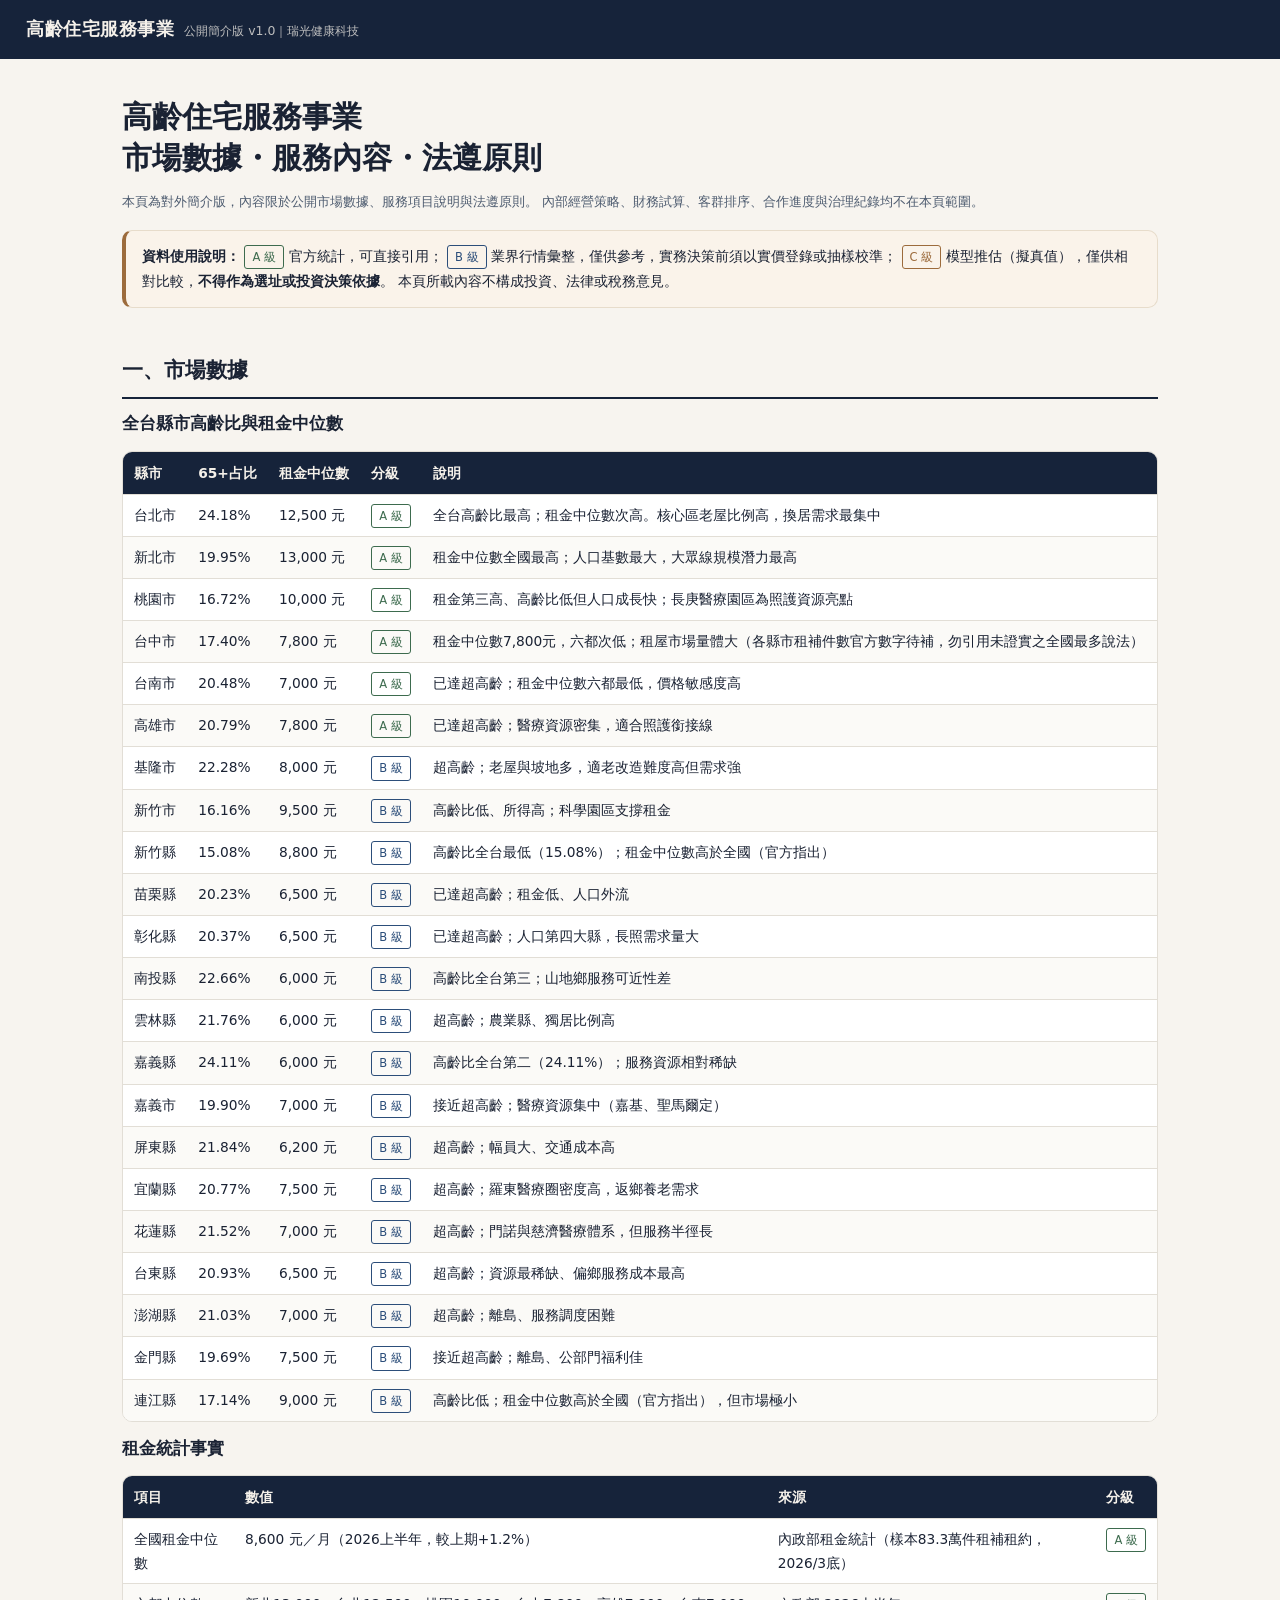
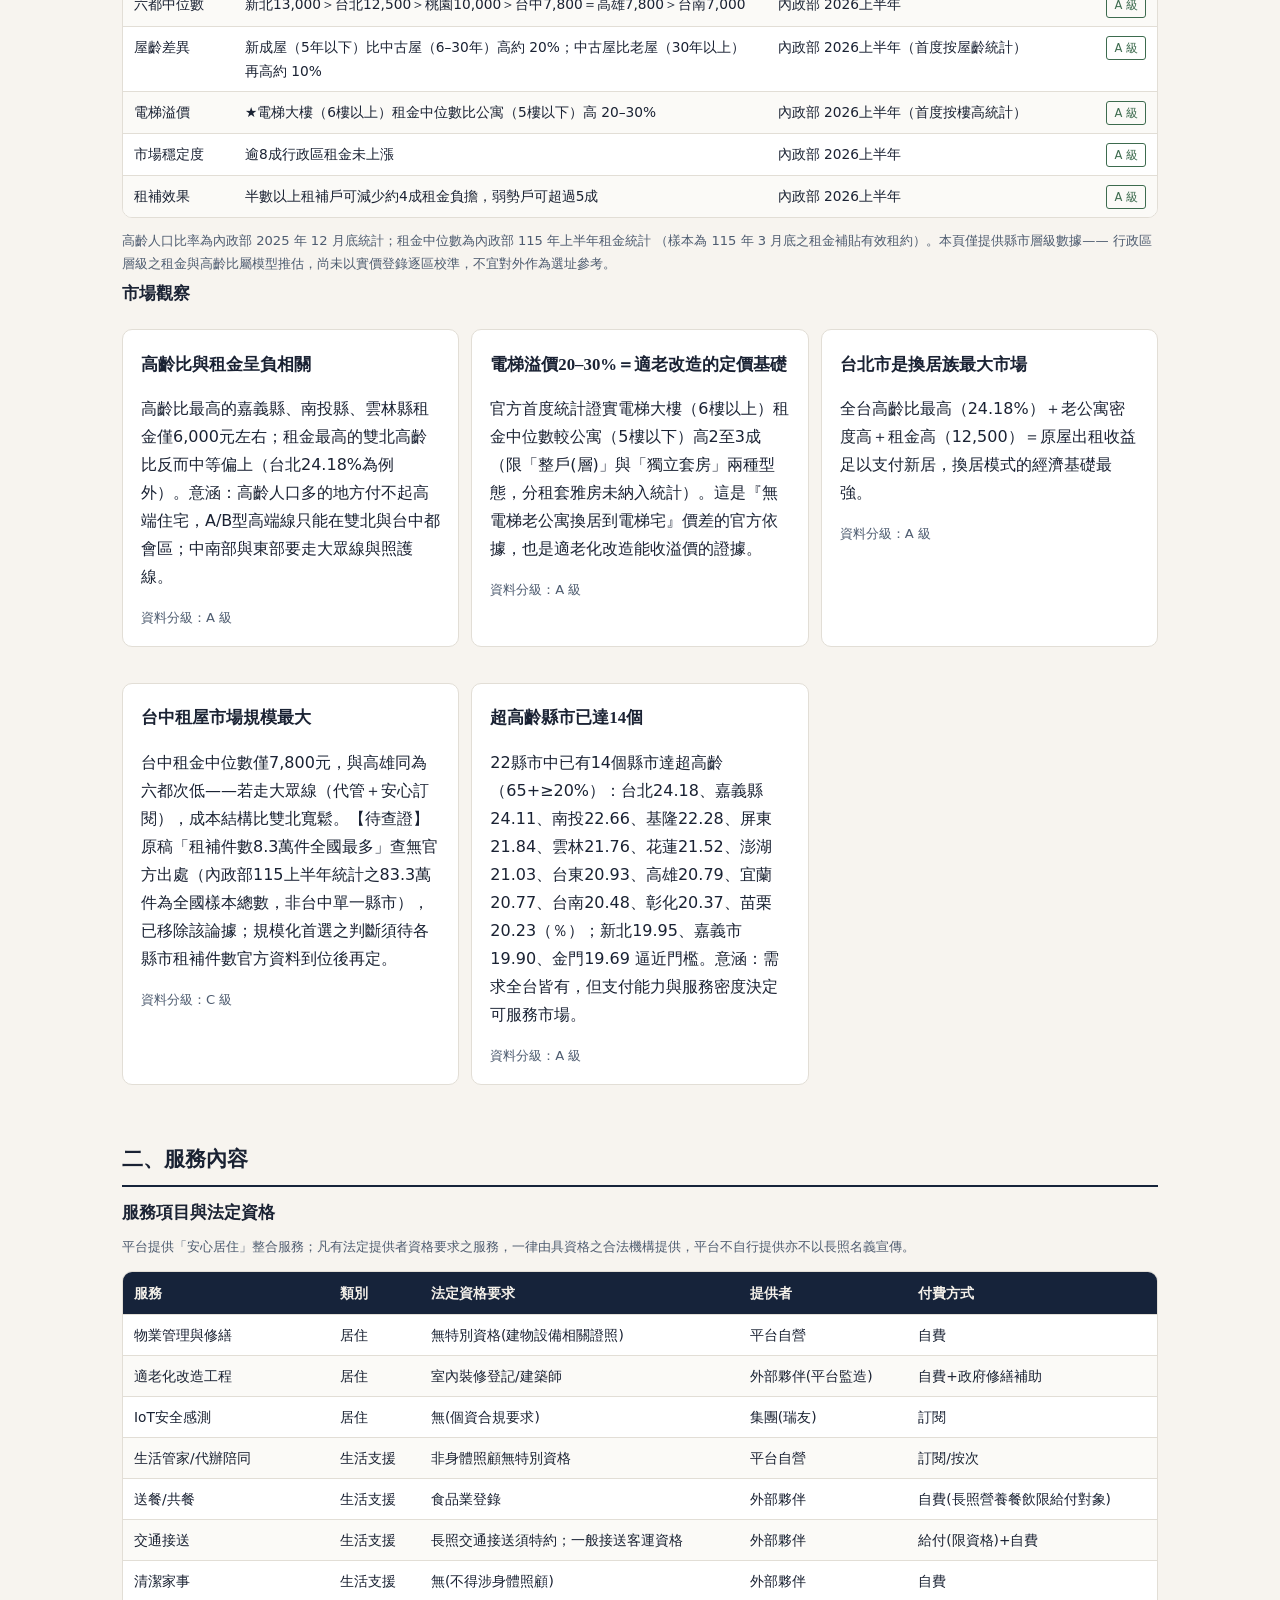
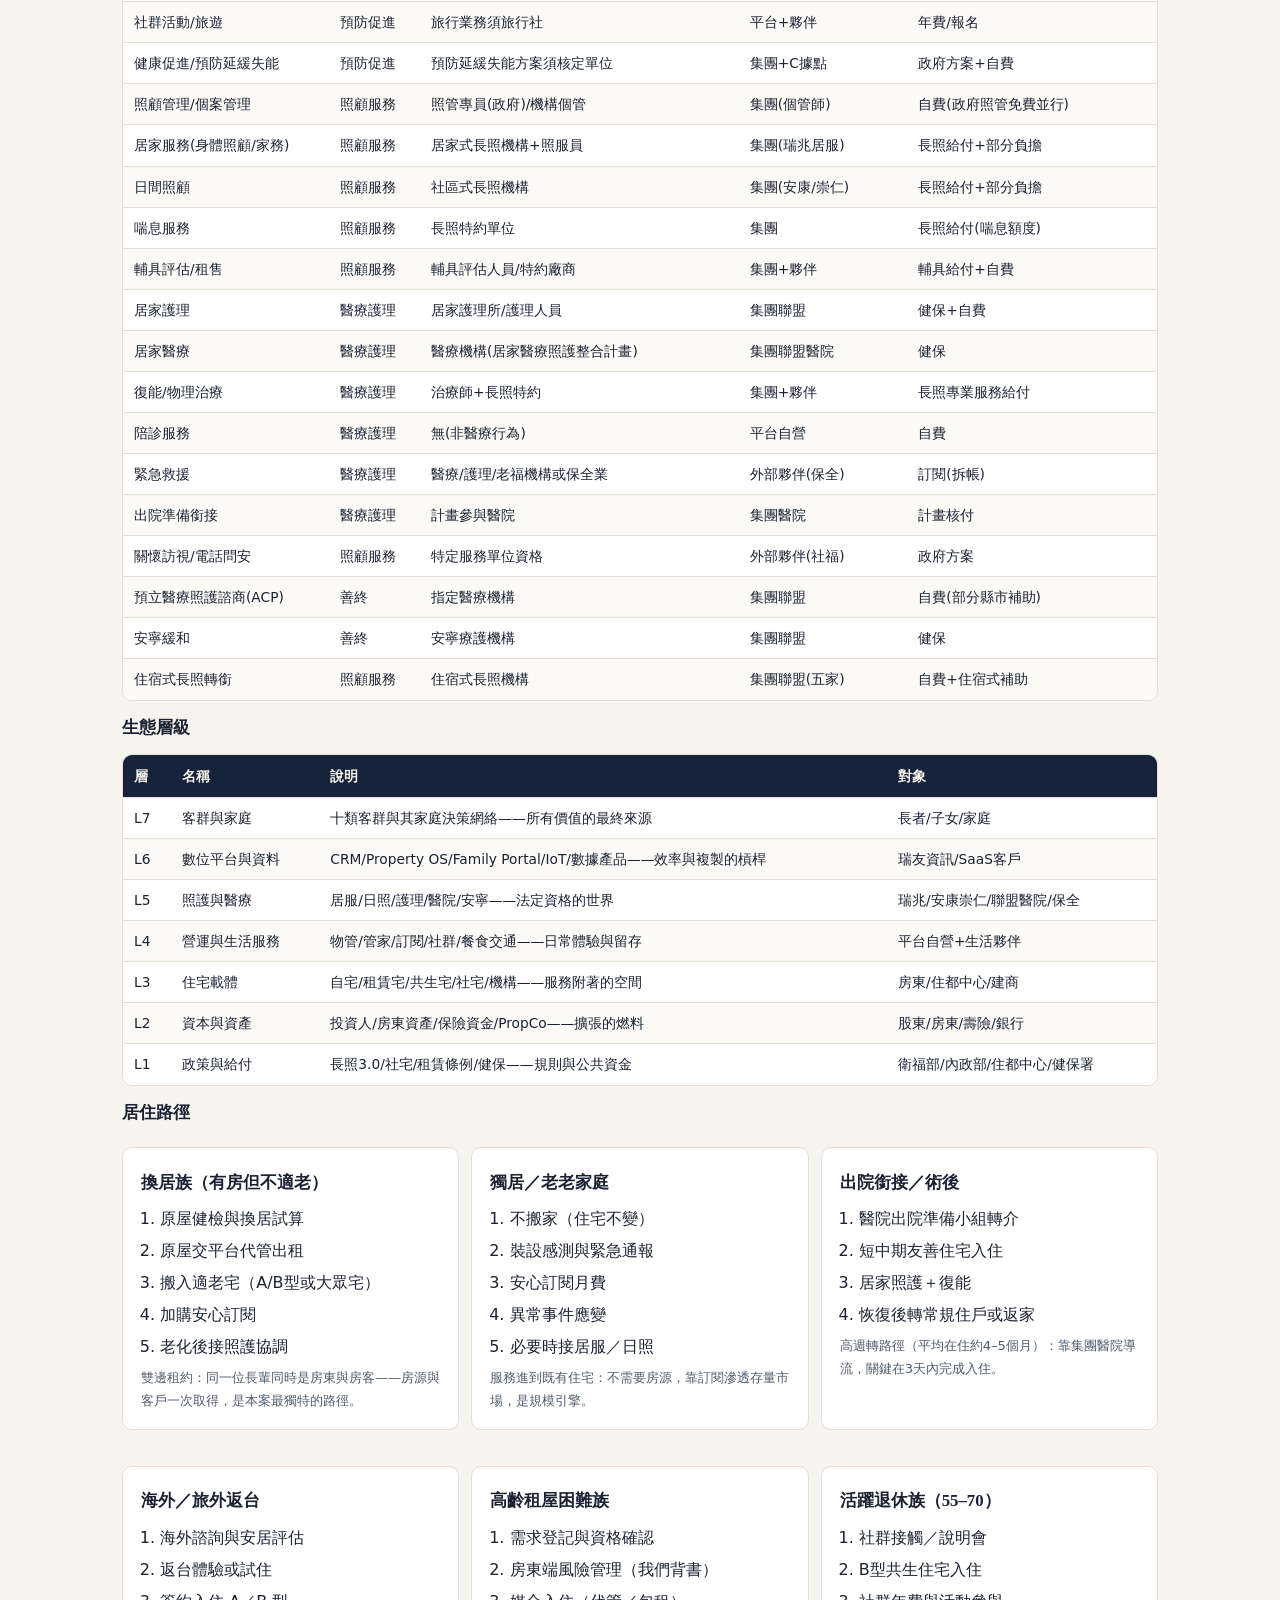
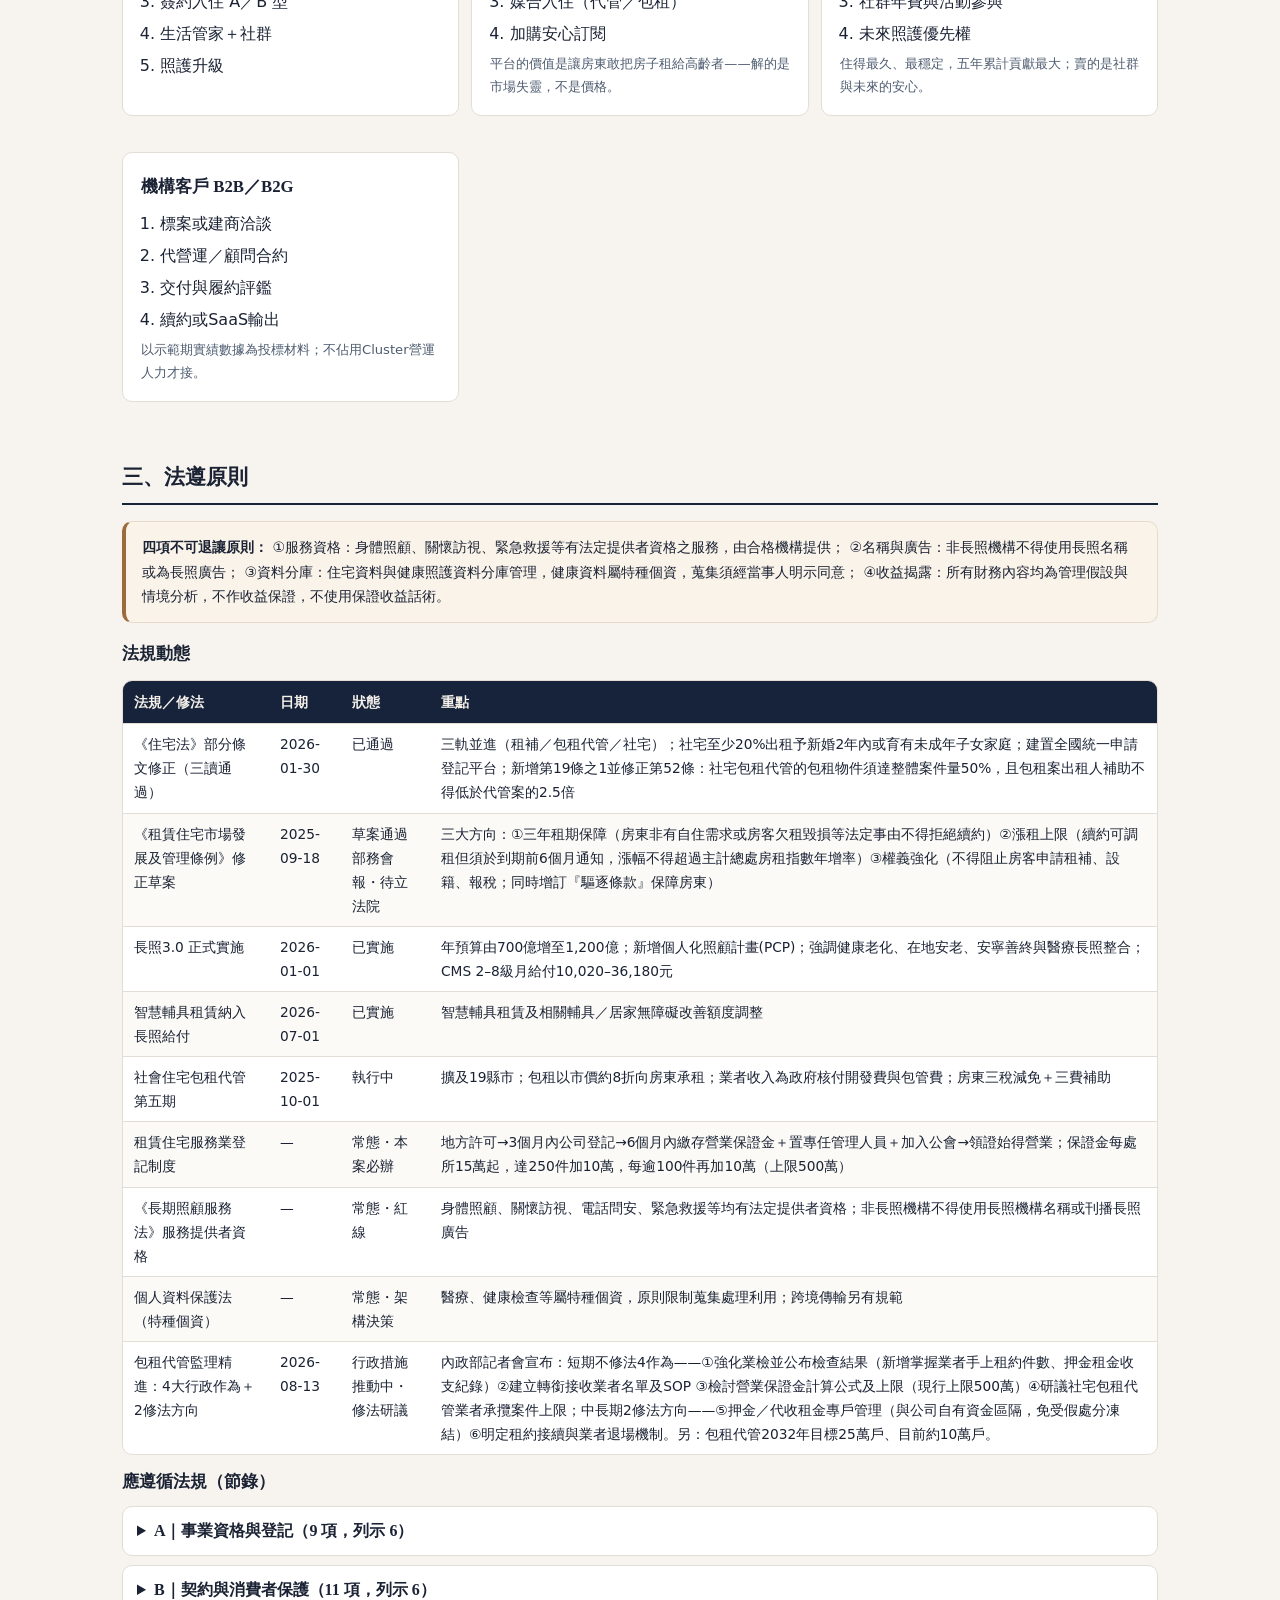
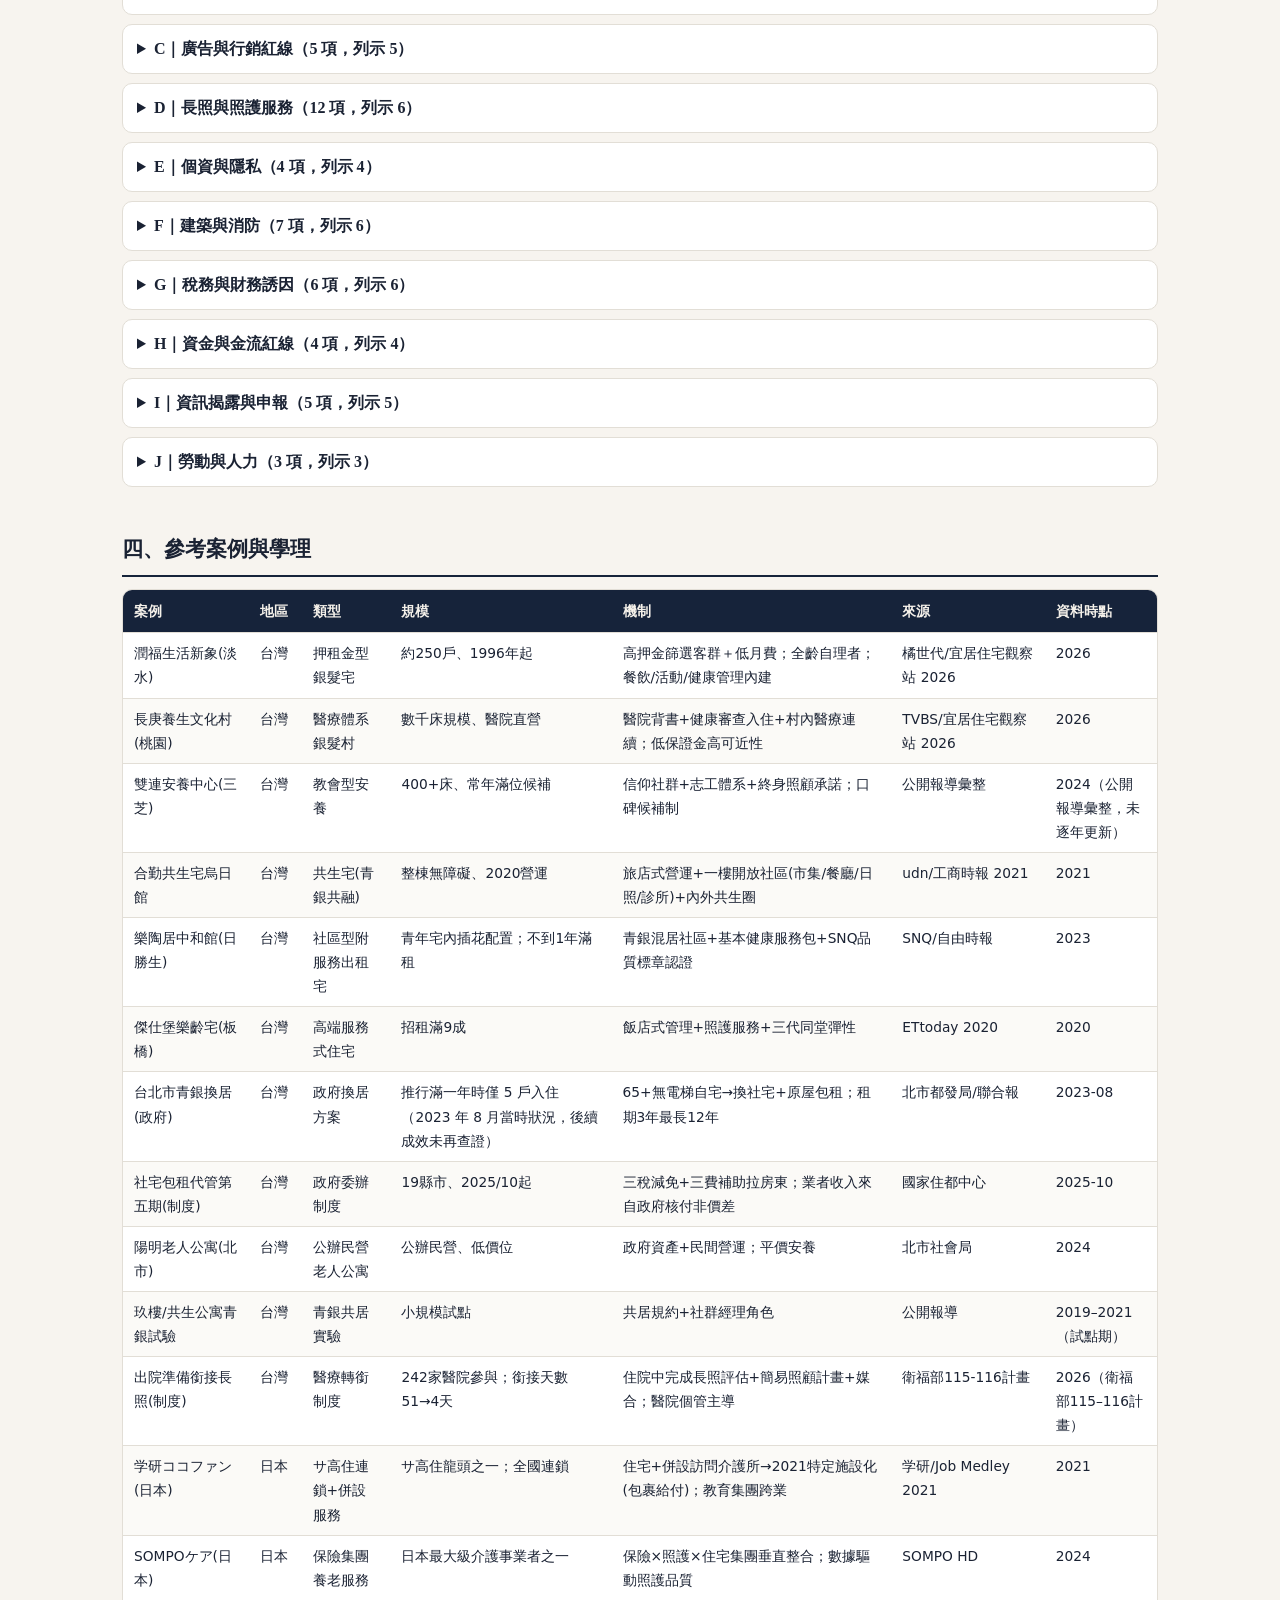
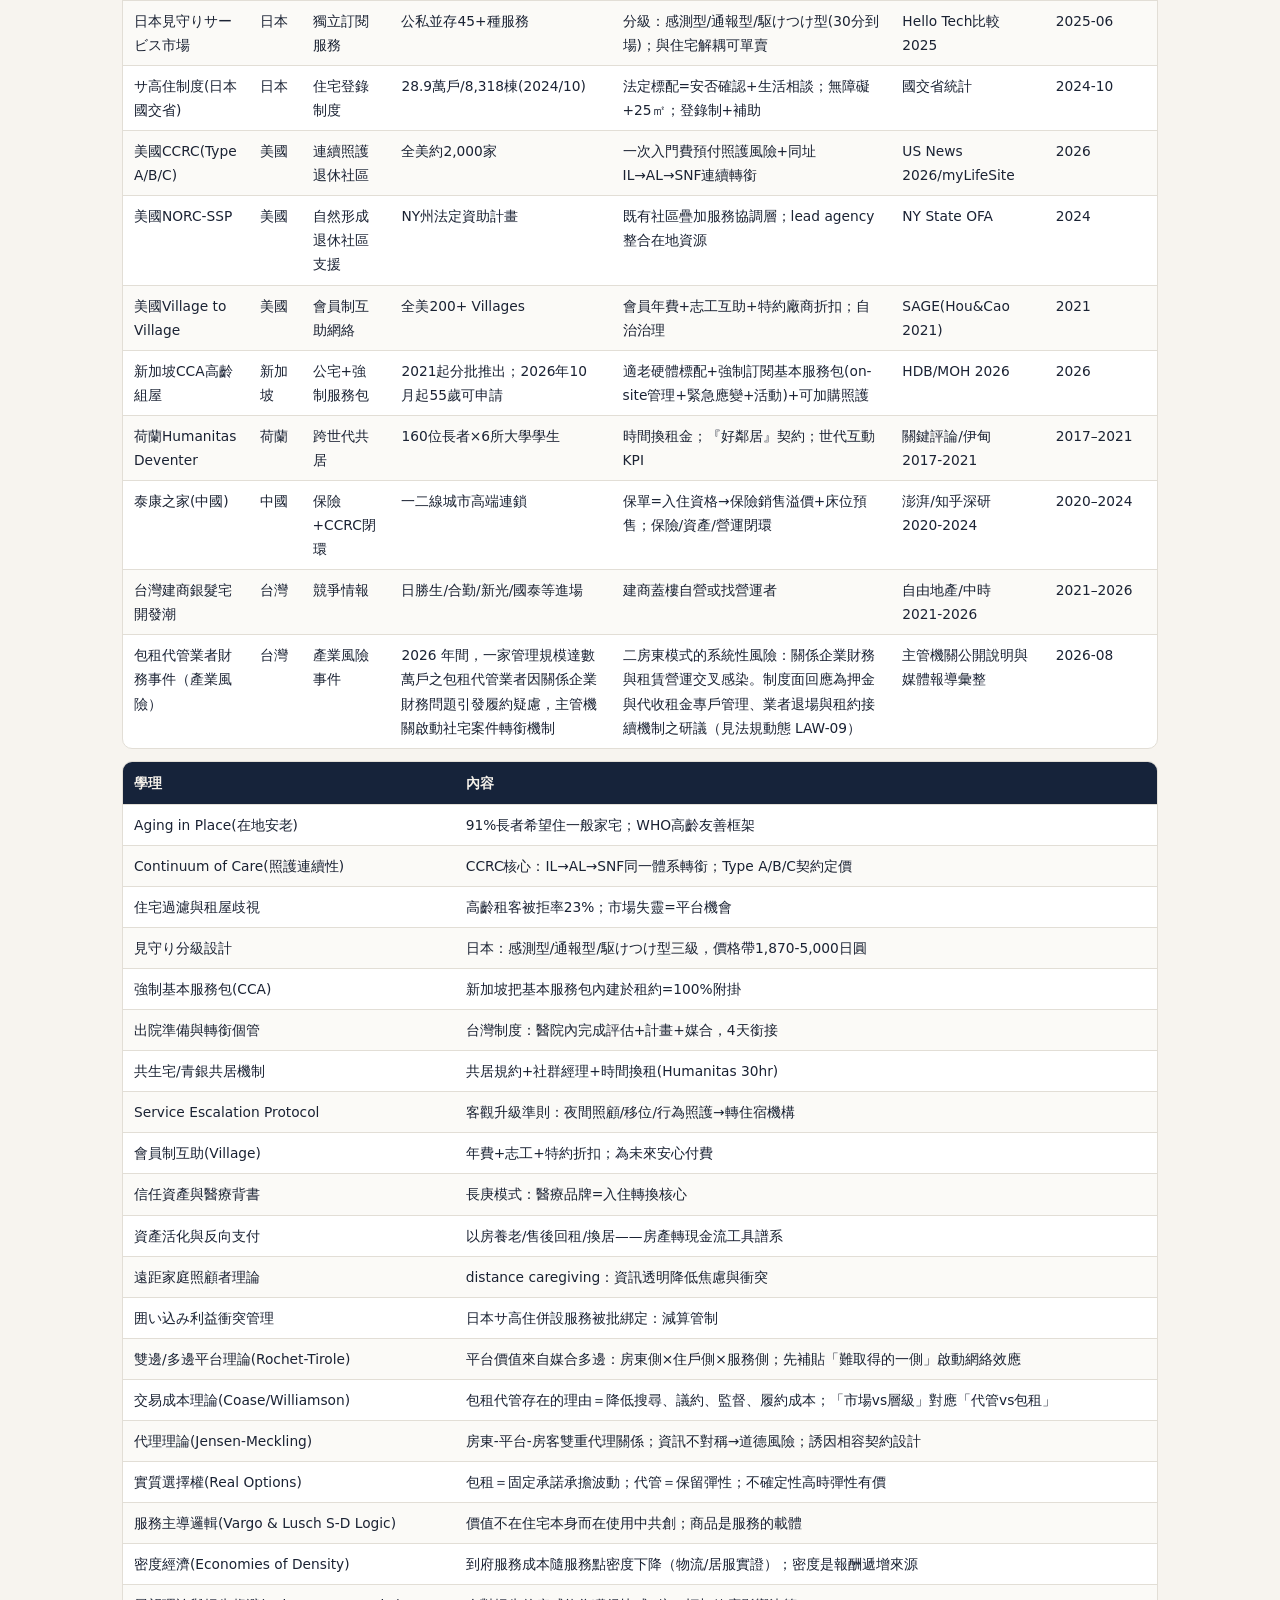
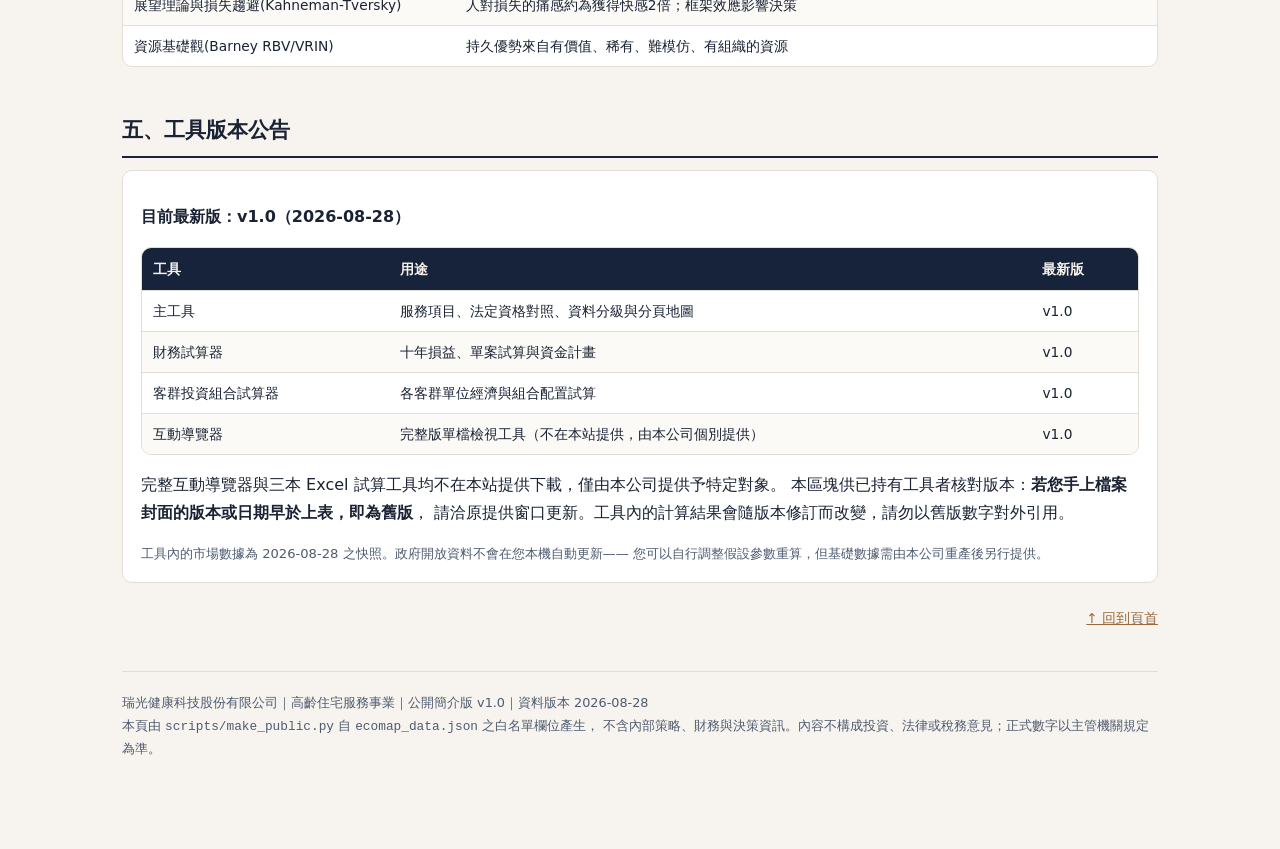
==== index.html @ 8f2a492c "高齡住宅服務事業 公開簡介 v1.0（僅單頁；不含內部版）" ====
<!doctype html>
<html lang="zh-Hant"><head>
<meta charset="utf-8">
<meta name="viewport" content="width=device-width,initial-scale=1">
<meta name="robots" content="noindex,nofollow">
<meta name="description" content="瑞光健康科技高齡住宅服務事業公開簡介：全台縣市高齡人口比率與租金中位數（標示 A／B／C 資料分級）、24 項服務與法定資格對照、法遵原則與法規動態、國內外參考案例。">
<meta property="og:type" content="website">
<meta property="og:locale" content="zh_TW">
<meta property="og:site_name" content="瑞光健康科技">
<meta property="og:title" content="高齡住宅服務事業 — 公開簡介">
<meta property="og:description" content="市場數據・服務內容・法遵原則。所有數字標示資料分級與來源日期；內容不構成投資、法律或稅務意見。">
<meta name="theme-color" content="#16233A">
<title>高齡住宅服務事業 — 公開簡介 v1.0｜瑞光健康科技</title>
<style>
:root{--ink:#1A2233;--navy:#16233A;--slate:#4E5C70;--mut:#8492A4;--line:#E2DED6;
--bg:#F7F4EF;--sf:#fff;--accent:#9C6B3C;--teal:#3E6B63;--green:#3D6B4E;--blue:#2C4E7A;
--warm:#FAF3EA;--r:10px;
--font-serif:"Noto Serif TC","Source Han Serif TC",Georgia,"Songti TC",serif;
--font-sans:"Noto Sans TC","Microsoft JhengHei UI","PingFang TC",system-ui,sans-serif}
*{box-sizing:border-box}
body{margin:0;background:var(--bg);color:var(--ink);font-family:var(--font-sans);
line-height:1.75;font-size:16px}
header{background:var(--navy);color:#F5F1EA;padding:14px 26px;position:sticky;top:0;z-index:10}
header b{font-family:var(--font-serif);font-size:1.1rem;letter-spacing:.03em}
header span{opacity:.75;font-size:.78rem;margin-left:10px}
main{max-width:1080px;margin:0 auto;padding:26px 22px 70px}
h1{font-family:var(--font-serif);font-size:1.9rem;line-height:1.35;margin:.4em 0}
h2{font-family:var(--font-serif);font-size:1.32rem;margin:2.1em 0 .5em;
padding-bottom:.35em;border-bottom:2px solid var(--navy)}
h3{font-family:var(--font-serif);font-size:1.05rem;margin:.2em 0 .5em}
.card{background:var(--sf);border:1px solid var(--line);border-radius:var(--r);
padding:16px 18px;margin:12px 0}
.grid{display:grid;gap:12px;grid-template-columns:repeat(auto-fit,minmax(280px,1fr))}
.sx{overflow-x:auto;border:1px solid var(--line);border-radius:var(--r);background:var(--sf);margin:12px 0}
table{border-collapse:collapse;width:100%;font-size:.86rem;min-width:560px}
th{background:var(--navy);color:#F5F1EA;text-align:left;padding:9px 11px;font-weight:600;white-space:nowrap}
td{padding:8px 11px;border-top:1px solid var(--line);vertical-align:top}
tr:nth-child(even) td{background:#FBFAF7}
.chip{display:inline-block;font-size:.72rem;padding:1px 7px;border-radius:3px;
border:1px solid currentColor;white-space:nowrap}
.cA{color:var(--green)}.cB{color:var(--blue)}.cC{color:var(--accent)}
.note{color:var(--slate);font-size:.82rem;margin:.4em 0 0}
.warn{background:var(--warm);border:1px solid #E7DCCB;border-left:4px solid var(--accent);
border-radius:var(--r);padding:13px 16px;margin:16px 0;font-size:.88rem}
.acc{background:var(--sf);border:1px solid var(--line);border-radius:var(--r);
padding:10px 14px;margin:9px 0}
.acc>summary{cursor:pointer;font-weight:600;font-family:var(--font-serif)}
ol{margin:.3em 0 .3em 1.2em;padding:0}li{margin:.25em 0}
footer{border-top:1px solid var(--line);margin-top:40px;padding:20px 0;
color:var(--slate);font-size:.8rem}
a:focus-visible,summary:focus-visible{outline:3px solid var(--accent);outline-offset:2px}
@media(max-width:640px){body{font-size:15px}h1{font-size:1.5rem}main{padding:18px 14px 50px}}

/* 尊重系統「減少動態」設定：前庭敏感者（高齡族群比例偏高）看轉場會不適 */
@media (prefers-reduced-motion: reduce){
  *,*::before,*::after{animation-duration:.01ms!important;animation-iteration-count:1!important;
  transition-duration:.01ms!important;scroll-behavior:auto!important}
}

/* 列印／轉 PDF：這頁會被印出來給房東與公部門窗口看 */
@media print{
  header{position:static;background:#fff!important;color:#000!important;
         border-bottom:2px solid #000;padding:0 0 8px}
  body{background:#fff;font-size:11pt;line-height:1.5}
  main{max-width:none;padding:0}
  .acc{border:none;padding:0}
  .acc>summary{list-style:none;font-size:1rem;margin-top:10px}
  details{display:block}                 /* 摺疊區塊一律展開，不能印出空白 */
  .sx{overflow:visible;border:1px solid #999}
  table{font-size:9.5pt}
  th{background:#EEE!important;color:#000!important;
     -webkit-print-color-adjust:exact;print-color-adjust:exact}
  thead{display:table-header-group}      /* 跨頁時表頭重複 */
  tr,.card{page-break-inside:avoid;break-inside:avoid}
  h2{page-break-after:avoid;break-after:avoid}
  .warn{border:1px solid #999;background:#fff!important}
  a[href^="http"]::after{content:" (" attr(href) ")";font-size:8pt;color:#555}
  .toplink{display:none}
}

.skiplink{position:absolute;left:-9999px;top:0;background:var(--navy);color:#fff;
  padding:10px 16px;z-index:100;border-radius:0 0 6px 0}
.skiplink:focus{left:0}
.toplink{display:block;text-align:right;margin:24px 0 0;font-size:.85rem}
.toplink a{color:var(--accent)}
</style></head><body>
<a class="skiplink" href="#main">跳至主要內容</a>
<header><b>高齡住宅服務事業</b><span>公開簡介版 v1.0｜瑞光健康科技</span></header>
<main id="main" tabindex="-1">
<h1>高齡住宅服務事業<br>市場數據・服務內容・法遵原則</h1>
<p class="note">本頁為對外簡介版，內容限於公開市場數據、服務項目說明與法遵原則。
內部經營策略、財務試算、客群排序、合作進度與治理紀錄均不在本頁範圍。</p>

<div class="warn"><b>資料使用說明：</b>
<span class="chip cA">A 級</span> 官方統計，可直接引用；
<span class="chip cB">B 級</span> 業界行情彙整，僅供參考，實務決策前須以實價登錄或抽樣校準；
<span class="chip cC">C 級</span> 模型推估（擬真值），僅供相對比較，<b>不得作為選址或投資決策依據</b>。
本頁所載內容不構成投資、法律或稅務意見。</div>

<h2>一、市場數據</h2>
<h3>全台縣市高齡比與租金中位數</h3>
<div class="sx"><table><thead><tr><th scope="col">縣市</th><th scope="col">65+占比</th><th scope="col">租金中位數</th><th scope="col">分級</th><th scope="col">說明</th></tr></thead><tbody><tr><td>台北市</td><td>24.18%</td><td>12,500 元</td><td><span class="chip cA">A 級</span></td><td>全台高齡比最高；租金中位數次高。核心區老屋比例高，換居需求最集中</td></tr><tr><td>新北市</td><td>19.95%</td><td>13,000 元</td><td><span class="chip cA">A 級</span></td><td>租金中位數全國最高；人口基數最大，大眾線規模潛力最高</td></tr><tr><td>桃園市</td><td>16.72%</td><td>10,000 元</td><td><span class="chip cA">A 級</span></td><td>租金第三高、高齡比低但人口成長快；長庚醫療園區為照護資源亮點</td></tr><tr><td>台中市</td><td>17.40%</td><td>7,800 元</td><td><span class="chip cA">A 級</span></td><td>租金中位數7,800元，六都次低；租屋市場量體大（各縣市租補件數官方數字待補，勿引用未證實之全國最多說法）</td></tr><tr><td>台南市</td><td>20.48%</td><td>7,000 元</td><td><span class="chip cA">A 級</span></td><td>已達超高齡；租金中位數六都最低，價格敏感度高</td></tr><tr><td>高雄市</td><td>20.79%</td><td>7,800 元</td><td><span class="chip cA">A 級</span></td><td>已達超高齡；醫療資源密集，適合照護銜接線</td></tr><tr><td>基隆市</td><td>22.28%</td><td>8,000 元</td><td><span class="chip cB">B 級</span></td><td>超高齡；老屋與坡地多，適老改造難度高但需求強</td></tr><tr><td>新竹市</td><td>16.16%</td><td>9,500 元</td><td><span class="chip cB">B 級</span></td><td>高齡比低、所得高；科學園區支撐租金</td></tr><tr><td>新竹縣</td><td>15.08%</td><td>8,800 元</td><td><span class="chip cB">B 級</span></td><td>高齡比全台最低（15.08%）；租金中位數高於全國（官方指出）</td></tr><tr><td>苗栗縣</td><td>20.23%</td><td>6,500 元</td><td><span class="chip cB">B 級</span></td><td>已達超高齡；租金低、人口外流</td></tr><tr><td>彰化縣</td><td>20.37%</td><td>6,500 元</td><td><span class="chip cB">B 級</span></td><td>已達超高齡；人口第四大縣，長照需求量大</td></tr><tr><td>南投縣</td><td>22.66%</td><td>6,000 元</td><td><span class="chip cB">B 級</span></td><td>高齡比全台第三；山地鄉服務可近性差</td></tr><tr><td>雲林縣</td><td>21.76%</td><td>6,000 元</td><td><span class="chip cB">B 級</span></td><td>超高齡；農業縣、獨居比例高</td></tr><tr><td>嘉義縣</td><td>24.11%</td><td>6,000 元</td><td><span class="chip cB">B 級</span></td><td>高齡比全台第二（24.11%）；服務資源相對稀缺</td></tr><tr><td>嘉義市</td><td>19.90%</td><td>7,000 元</td><td><span class="chip cB">B 級</span></td><td>接近超高齡；醫療資源集中（嘉基、聖馬爾定）</td></tr><tr><td>屏東縣</td><td>21.84%</td><td>6,200 元</td><td><span class="chip cB">B 級</span></td><td>超高齡；幅員大、交通成本高</td></tr><tr><td>宜蘭縣</td><td>20.77%</td><td>7,500 元</td><td><span class="chip cB">B 級</span></td><td>超高齡；羅東醫療圈密度高，返鄉養老需求</td></tr><tr><td>花蓮縣</td><td>21.52%</td><td>7,000 元</td><td><span class="chip cB">B 級</span></td><td>超高齡；門諾與慈濟醫療體系，但服務半徑長</td></tr><tr><td>台東縣</td><td>20.93%</td><td>6,500 元</td><td><span class="chip cB">B 級</span></td><td>超高齡；資源最稀缺、偏鄉服務成本最高</td></tr><tr><td>澎湖縣</td><td>21.03%</td><td>7,000 元</td><td><span class="chip cB">B 級</span></td><td>超高齡；離島、服務調度困難</td></tr><tr><td>金門縣</td><td>19.69%</td><td>7,500 元</td><td><span class="chip cB">B 級</span></td><td>接近超高齡；離島、公部門福利佳</td></tr><tr><td>連江縣</td><td>17.14%</td><td>9,000 元</td><td><span class="chip cB">B 級</span></td><td>高齡比低；租金中位數高於全國（官方指出），但市場極小</td></tr></tbody></table></div>
<h3>租金統計事實</h3>
<div class="sx"><table><thead><tr><th scope="col">項目</th><th scope="col">數值</th><th scope="col">來源</th><th scope="col">分級</th></tr></thead><tbody><tr><td>全國租金中位數</td><td>8,600 元／月（2026上半年，較上期+1.2%）</td><td>內政部租金統計（樣本83.3萬件租補租約，2026/3底）</td><td><span class="chip cA">A 級</span></td></tr><tr><td>六都中位數</td><td>新北13,000＞台北12,500＞桃園10,000＞台中7,800＝高雄7,800＞台南7,000</td><td>內政部 2026上半年</td><td><span class="chip cA">A 級</span></td></tr><tr><td>屋齡差異</td><td>新成屋（5年以下）比中古屋（6–30年）高約 20%；中古屋比老屋（30年以上）再高約 10%</td><td>內政部 2026上半年（首度按屋齡統計）</td><td><span class="chip cA">A 級</span></td></tr><tr><td>電梯溢價</td><td>★電梯大樓（6樓以上）租金中位數比公寓（5樓以下）高 20–30%</td><td>內政部 2026上半年（首度按樓高統計）</td><td><span class="chip cA">A 級</span></td></tr><tr><td>市場穩定度</td><td>逾8成行政區租金未上漲</td><td>內政部 2026上半年</td><td><span class="chip cA">A 級</span></td></tr><tr><td>租補效果</td><td>半數以上租補戶可減少約4成租金負擔，弱勢戶可超過5成</td><td>內政部 2026上半年</td><td><span class="chip cA">A 級</span></td></tr></tbody></table></div>
<p class="note">高齡人口比率為內政部 2025 年 12 月底統計；租金中位數為內政部 115 年上半年租金統計
（樣本為 115 年 3 月底之租金補貼有效租約）。本頁僅提供縣市層級數據——
行政區層級之租金與高齡比屬模型推估，尚未以實價登錄逐區校準，不宜對外作為選址參考。</p>
<h3>市場觀察</h3>
<div class="grid"><div class="card"><h3>高齡比與租金呈負相關</h3><p>高齡比最高的嘉義縣、南投縣、雲林縣租金僅6,000元左右；租金最高的雙北高齡比反而中等偏上（台北24.18%為例外）。意涵：高齡人口多的地方付不起高端住宅，A/B型高端線只能在雙北與台中都會區；中南部與東部要走大眾線與照護線。</p><p class="note">資料分級：A 級</p></div><div class="card"><h3>電梯溢價20–30%＝適老改造的定價基礎</h3><p>官方首度統計證實電梯大樓（6樓以上）租金中位數較公寓（5樓以下）高2至3成（限「整戶(層)」與「獨立套房」兩種型態，分租套雅房未納入統計）。這是『無電梯老公寓換居到電梯宅』價差的官方依據，也是適老化改造能收溢價的證據。</p><p class="note">資料分級：A 級</p></div><div class="card"><h3>台北市是換居族最大市場</h3><p>全台高齡比最高（24.18%）＋老公寓密度高＋租金高（12,500）＝原屋出租收益足以支付新居，換居模式的經濟基礎最強。</p><p class="note">資料分級：A 級</p></div><div class="card"><h3>台中租屋市場規模最大</h3><p>台中租金中位數僅7,800元，與高雄同為六都次低——若走大眾線（代管＋安心訂閱），成本結構比雙北寬鬆。【待查證】原稿「租補件數8.3萬件全國最多」查無官方出處（內政部115上半年統計之83.3萬件為全國樣本總數，非台中單一縣市），已移除該論據；規模化首選之判斷須待各縣市租補件數官方資料到位後再定。</p><p class="note">資料分級：C 級</p></div><div class="card"><h3>超高齡縣市已達14個</h3><p>22縣市中已有14個縣市達超高齡（65+≥20%）：台北24.18、嘉義縣24.11、南投22.66、基隆22.28、屏東21.84、雲林21.76、花蓮21.52、澎湖21.03、台東20.93、高雄20.79、宜蘭20.77、台南20.48、彰化20.37、苗栗20.23（％）；新北19.95、嘉義市19.90、金門19.69 逼近門檻。意涵：需求全台皆有，但支付能力與服務密度決定可服務市場。</p><p class="note">資料分級：A 級</p></div></div>

<h2>二、服務內容</h2>
<h3>服務項目與法定資格</h3>
<p class="note">平台提供「安心居住」整合服務；凡有法定提供者資格要求之服務，一律由具資格之合法機構提供，平台不自行提供亦不以長照名義宣傳。</p>
<div class="sx"><table><thead><tr><th scope="col">服務</th><th scope="col">類別</th><th scope="col">法定資格要求</th><th scope="col">提供者</th><th scope="col">付費方式</th></tr></thead><tbody><tr><td>物業管理與修繕</td><td>居住</td><td>無特別資格(建物設備相關證照)</td><td>平台自營</td><td>自費</td></tr><tr><td>適老化改造工程</td><td>居住</td><td>室內裝修登記/建築師</td><td>外部夥伴(平台監造)</td><td>自費+政府修繕補助</td></tr><tr><td>IoT安全感測</td><td>居住</td><td>無(個資合規要求)</td><td>集團(瑞友)</td><td>訂閱</td></tr><tr><td>生活管家/代辦陪同</td><td>生活支援</td><td>非身體照顧無特別資格</td><td>平台自營</td><td>訂閱/按次</td></tr><tr><td>送餐/共餐</td><td>生活支援</td><td>食品業登錄</td><td>外部夥伴</td><td>自費(長照營養餐飲限給付對象)</td></tr><tr><td>交通接送</td><td>生活支援</td><td>長照交通接送須特約；一般接送客運資格</td><td>外部夥伴</td><td>給付(限資格)+自費</td></tr><tr><td>清潔家事</td><td>生活支援</td><td>無(不得涉身體照顧)</td><td>外部夥伴</td><td>自費</td></tr><tr><td>社群活動/旅遊</td><td>預防促進</td><td>旅行業務須旅行社</td><td>平台+夥伴</td><td>年費/報名</td></tr><tr><td>健康促進/預防延緩失能</td><td>預防促進</td><td>預防延緩失能方案須核定單位</td><td>集團+C據點</td><td>政府方案+自費</td></tr><tr><td>照顧管理/個案管理</td><td>照顧服務</td><td>照管專員(政府)/機構個管</td><td>集團(個管師)</td><td>自費(政府照管免費並行)</td></tr><tr><td>居家服務(身體照顧/家務)</td><td>照顧服務</td><td>居家式長照機構+照服員</td><td>集團(瑞兆居服)</td><td>長照給付+部分負擔</td></tr><tr><td>日間照顧</td><td>照顧服務</td><td>社區式長照機構</td><td>集團(安康/崇仁)</td><td>長照給付+部分負擔</td></tr><tr><td>喘息服務</td><td>照顧服務</td><td>長照特約單位</td><td>集團</td><td>長照給付(喘息額度)</td></tr><tr><td>輔具評估/租售</td><td>照顧服務</td><td>輔具評估人員/特約廠商</td><td>集團+夥伴</td><td>輔具給付+自費</td></tr><tr><td>居家護理</td><td>醫療護理</td><td>居家護理所/護理人員</td><td>集團聯盟</td><td>健保+自費</td></tr><tr><td>居家醫療</td><td>醫療護理</td><td>醫療機構(居家醫療照護整合計畫)</td><td>集團聯盟醫院</td><td>健保</td></tr><tr><td>復能/物理治療</td><td>醫療護理</td><td>治療師+長照特約</td><td>集團+夥伴</td><td>長照專業服務給付</td></tr><tr><td>陪診服務</td><td>醫療護理</td><td>無(非醫療行為)</td><td>平台自營</td><td>自費</td></tr><tr><td>緊急救援</td><td>醫療護理</td><td>醫療/護理/老福機構或保全業</td><td>外部夥伴(保全)</td><td>訂閱(拆帳)</td></tr><tr><td>出院準備銜接</td><td>醫療護理</td><td>計畫參與醫院</td><td>集團醫院</td><td>計畫核付</td></tr><tr><td>關懷訪視/電話問安</td><td>照顧服務</td><td>特定服務單位資格</td><td>外部夥伴(社福)</td><td>政府方案</td></tr><tr><td>預立醫療照護諮商(ACP)</td><td>善終</td><td>指定醫療機構</td><td>集團聯盟</td><td>自費(部分縣市補助)</td></tr><tr><td>安寧緩和</td><td>善終</td><td>安寧療護機構</td><td>集團聯盟</td><td>健保</td></tr><tr><td>住宿式長照轉銜</td><td>照顧服務</td><td>住宿式長照機構</td><td>集團聯盟(五家)</td><td>自費+住宿式補助</td></tr></tbody></table></div>
<h3>生態層級</h3>
<div class="sx"><table><thead><tr><th scope="col">層</th><th scope="col">名稱</th><th scope="col">說明</th><th scope="col">對象</th></tr></thead><tbody><tr><td>L7</td><td>客群與家庭</td><td>十類客群與其家庭決策網絡——所有價值的最終來源</td><td>長者/子女/家庭</td></tr><tr><td>L6</td><td>數位平台與資料</td><td>CRM/Property OS/Family Portal/IoT/數據產品——效率與複製的槓桿</td><td>瑞友資訊/SaaS客戶</td></tr><tr><td>L5</td><td>照護與醫療</td><td>居服/日照/護理/醫院/安寧——法定資格的世界</td><td>瑞兆/安康崇仁/聯盟醫院/保全</td></tr><tr><td>L4</td><td>營運與生活服務</td><td>物管/管家/訂閱/社群/餐食交通——日常體驗與留存</td><td>平台自營+生活夥伴</td></tr><tr><td>L3</td><td>住宅載體</td><td>自宅/租賃宅/共生宅/社宅/機構——服務附著的空間</td><td>房東/住都中心/建商</td></tr><tr><td>L2</td><td>資本與資產</td><td>投資人/房東資產/保險資金/PropCo——擴張的燃料</td><td>股東/房東/壽險/銀行</td></tr><tr><td>L1</td><td>政策與給付</td><td>長照3.0/社宅/租賃條例/健保——規則與公共資金</td><td>衛福部/內政部/住都中心/健保署</td></tr></tbody></table></div>
<h3>居住路徑</h3>
<div class="grid"><div class="card"><h3>換居族（有房但不適老）</h3><ol><li>原屋健檢與換居試算</li><li>原屋交平台代管出租</li><li>搬入適老宅（A/B型或大眾宅）</li><li>加購安心訂閱</li><li>老化後接照護協調</li></ol><p class="note">雙邊租約：同一位長輩同時是房東與房客——房源與客戶一次取得，是本案最獨特的路徑。</p></div><div class="card"><h3>獨居／老老家庭</h3><ol><li>不搬家（住宅不變）</li><li>裝設感測與緊急通報</li><li>安心訂閱月費</li><li>異常事件應變</li><li>必要時接居服／日照</li></ol><p class="note">服務進到既有住宅：不需要房源，靠訂閱滲透存量市場，是規模引擎。</p></div><div class="card"><h3>出院銜接／術後</h3><ol><li>醫院出院準備小組轉介</li><li>短中期友善住宅入住</li><li>居家照護＋復能</li><li>恢復後轉常規住戶或返家</li></ol><p class="note">高週轉路徑（平均在住約4–5個月）：靠集團醫院導流，關鍵在3天內完成入住。</p></div><div class="card"><h3>海外／旅外返台</h3><ol><li>海外諮詢與安居評估</li><li>返台體驗或試住</li><li>簽約入住 A／B 型</li><li>生活管家＋社群</li><li>照護升級</li></ol><p class="note"></p></div><div class="card"><h3>高齡租屋困難族</h3><ol><li>需求登記與資格確認</li><li>房東端風險管理（我們背書）</li><li>媒合入住（代管／包租）</li><li>加購安心訂閱</li></ol><p class="note">平台的價值是讓房東敢把房子租給高齡者——解的是市場失靈，不是價格。</p></div><div class="card"><h3>活躍退休族（55–70）</h3><ol><li>社群接觸／說明會</li><li>B型共生住宅入住</li><li>社群年費與活動參與</li><li>未來照護優先權</li></ol><p class="note">住得最久、最穩定，五年累計貢獻最大；賣的是社群與未來的安心。</p></div><div class="card"><h3>機構客戶 B2B／B2G</h3><ol><li>標案或建商洽談</li><li>代營運／顧問合約</li><li>交付與履約評鑑</li><li>續約或SaaS輸出</li></ol><p class="note">以示範期實績數據為投標材料；不佔用Cluster營運人力才接。</p></div></div>

<h2>三、法遵原則</h2>
<div class="warn"><b>四項不可退讓原則：</b>
①服務資格：身體照顧、關懷訪視、緊急救援等有法定提供者資格之服務，由合格機構提供；
②名稱與廣告：非長照機構不得使用長照名稱或為長照廣告；
③資料分庫：住宅資料與健康照護資料分庫管理，健康資料屬特種個資，蒐集須經當事人明示同意；
④收益揭露：所有財務內容均為管理假設與情境分析，不作收益保證，不使用保證收益話術。</div>
<h3>法規動態</h3>
<div class="sx"><table><thead><tr><th scope="col">法規／修法</th><th scope="col">日期</th><th scope="col">狀態</th><th scope="col">重點</th></tr></thead><tbody><tr><td>《住宅法》部分條文修正（三讀通過）</td><td>2026-01-30</td><td>已通過</td><td>三軌並進（租補／包租代管／社宅）；社宅至少20%出租予新婚2年內或育有未成年子女家庭；建置全國統一申請登記平台；新增第19條之1並修正第52條：社宅包租代管的包租物件須達整體案件量50%，且包租案出租人補助不得低於代管案的2.5倍</td></tr><tr><td>《租賃住宅市場發展及管理條例》修正草案</td><td>2025-09-18</td><td>草案通過部務會報・待立法院</td><td>三大方向：①三年租期保障（房東非有自住需求或房客欠租毀損等法定事由不得拒絕續約）②漲租上限（續約可調租但須於到期前6個月通知，漲幅不得超過主計總處房租指數年增率）③權義強化（不得阻止房客申請租補、設籍、報稅；同時增訂『驅逐條款』保障房東）</td></tr><tr><td>長照3.0 正式實施</td><td>2026-01-01</td><td>已實施</td><td>年預算由700億增至1,200億；新增個人化照顧計畫(PCP)；強調健康老化、在地安老、安寧善終與醫療長照整合；CMS 2–8級月給付10,020–36,180元</td></tr><tr><td>智慧輔具租賃納入長照給付</td><td>2026-07-01</td><td>已實施</td><td>智慧輔具租賃及相關輔具／居家無障礙改善額度調整</td></tr><tr><td>社會住宅包租代管第五期</td><td>2025-10-01</td><td>執行中</td><td>擴及19縣市；包租以市價約8折向房東承租；業者收入為政府核付開發費與包管費；房東三稅減免＋三費補助</td></tr><tr><td>租賃住宅服務業登記制度</td><td>—</td><td>常態・本案必辦</td><td>地方許可→3個月內公司登記→6個月內繳存營業保證金＋置專任管理人員＋加入公會→領證始得營業；保證金每處所15萬起，達250件加10萬，每逾100件再加10萬（上限500萬）</td></tr><tr><td>《長期照顧服務法》服務提供者資格</td><td>—</td><td>常態・紅線</td><td>身體照顧、關懷訪視、電話問安、緊急救援等均有法定提供者資格；非長照機構不得使用長照機構名稱或刊播長照廣告</td></tr><tr><td>個人資料保護法（特種個資）</td><td>—</td><td>常態・架構決策</td><td>醫療、健康檢查等屬特種個資，原則限制蒐集處理利用；跨境傳輸另有規範</td></tr><tr><td>包租代管監理精進：4大行政作為＋2修法方向</td><td>2026-08-13</td><td>行政措施推動中・修法研議</td><td>內政部記者會宣布：短期不修法4作為——①強化業檢並公布檢查結果（新增掌握業者手上租約件數、押金租金收支紀錄）②建立轉銜接收業者名單及SOP ③檢討營業保證金計算公式及上限（現行上限500萬）④研議社宅包租代管業者承攬案件上限；中長期2修法方向——⑤押金／代收租金專戶管理（與公司自有資金區隔，免受假處分凍結）⑥明定租約接續與業者退場機制。另：包租代管2032年目標25萬戶、目前約10萬戶。</td></tr></tbody></table></div>
<h3>應遵循法規（節錄）</h3>
<details class="acc"><summary>A｜事業資格與登記（9 項，列示 6）</summary><div class="sx"><table><thead><tr><th scope="col">法規</th><th scope="col">條次</th><th scope="col">主管機關</th><th scope="col">義務內容</th></tr></thead><tbody><tr><td>租賃住宅市場發展及管理條例</td><td>第19條第1項</td><td>內政部／地方政府地政局處</td><td>經營租賃住宅服務業（代管業或包租業）應先向直轄市、縣（市）主管機關申請許可，並於許可後3個月內辦妥公司登記。</td></tr><tr><td>租賃住宅市場發展及管理條例</td><td>第19條第2項</td><td>地方政府地政局處</td><td>完成公司登記後6個月內，須同時完成三件事：①繳存營業保證金 ②置租賃住宅管理人員 ③加入登記所在地同業公會，向主管機關申請登記並領得登記證後，始得營業。</td></tr><tr><td>租賃住宅市場發展及管理條例</td><td>第36條</td><td>地方政府地政局處</td><td>【紅線】非租賃住宅服務業而經營代管或包租業務者，禁止營業。領證前不得簽任何包租或代管契約、不得收取任何管理費。</td></tr><tr><td>租賃住宅市場發展及管理條例</td><td>第19條第3項、第37條第2款</td><td>地方政府地政局處</td><td>分設營業處所（第2據點以後）須另行繳存營業保證金、置專任管理人員，並領得該處所之登記證，始得營業。</td></tr><tr><td>租賃住宅市場發展及管理條例</td><td>第20條</td><td>地方政府地政局處</td><td>負責人消極資格：受破產宣告未復權、票據拒絕往來未期滿、消債清算未復權、無行為能力或受監護輔助宣告、特定財產與人身犯罪受1年以上有期徒刑宣告未滿3年、曾遭撤銷或廢止許可未滿1年者，不得充任。</td></tr><tr><td>租賃住宅市場發展及管理條例</td><td>第25條、第37條第4款、第39條第4-5款</td><td>地方政府地政局處</td><td>①須僱用具備租賃住宅管理人員資格者從事業務 ②每一營業處所至少置專任管理人員1人 ③專任管理人員不得同時受僱於2家以上服務業。</td></tr></tbody></table></div></details><details class="acc"><summary>B｜契約與消費者保護（11 項，列示 6）</summary><div class="sx"><table><thead><tr><th scope="col">法規</th><th scope="col">條次</th><th scope="col">主管機關</th><th scope="col">義務內容</th></tr></thead><tbody><tr><td>租賃住宅市場發展及管理條例</td><td>第5條第1項</td><td>內政部／消保處</td><td>租賃契約出租人與承租人間「視為具消費關係」，適用消費者保護法相關規定（含定型化契約審閱期、不得記載事項）。</td></tr><tr><td>住宅包租契約應約定及不得約定事項</td><td>內政部108.02.23訂定、108.06.01生效（共30點：應約定23點、不得約定7點）</td><td>內政部</td><td>包租業與出租人（房東）間之住宅包租契約，必須符合中央主管機關公告之應約定及不得約定事項；違反者該條款無效，未記載之應約定事項仍構成契約內容。</td></tr><tr><td>租賃住宅市場發展及管理條例</td><td>第7條第1項</td><td>內政部</td><td>【紅線】押金金額不得逾二個月租金總額。這在法律上排除了「高押租金型銀髮住宅」（業界700萬～1,500萬押金模式）在租賃住宅架構下的可行性。</td></tr><tr><td>租賃住宅市場發展及管理條例</td><td>第9條</td><td>內政部</td><td>轉租須經出租人書面同意；簽轉租契約時應向次承租人提供該同意文件，並載明與出租人之標的範圍、期間及得終止事由；簽約後30日內書面通知出租人。</td></tr><tr><td>租賃住宅市場發展及管理條例</td><td>第29條第1項、第37條第6款</td><td>地方政府</td><td>【紅線】包租業應「先」經出租人同意轉租並簽妥租賃契約書後，始得刊登廣告及執行業務。不得先把物件上架平台再回頭談房東。</td></tr><tr><td>租賃住宅市場發展及管理條例</td><td>第29條第2項、第38條第2款</td><td>地方政府</td><td>與次承租人簽約時須提供「住宅租賃標的現況確認書」及出租人同意轉租文件，並於契約載明標的範圍、租賃期間及得終止事由。</td></tr></tbody></table></div></details><details class="acc"><summary>C｜廣告與行銷紅線（5 項，列示 5）</summary><div class="sx"><table><thead><tr><th scope="col">法規</th><th scope="col">條次</th><th scope="col">主管機關</th><th scope="col">義務內容</th></tr></thead><tbody><tr><td>租賃住宅市場發展及管理條例</td><td>第13條第1項、第4項、第37條第1款</td><td>地方政府</td><td>租賃住宅廣告內容須與事實相符；廣告主為租賃住宅服務業者，應註明業者名稱。媒體經營者明知面積、屋齡、樓層別、法定用途不符者負連帶賠償責任。</td></tr><tr><td>長期照顧服務法</td><td>第29條第1項、第51條第2項</td><td>衛生福利部／地方衛生局</td><td>【紅線】非長照機構不得為長照服務之廣告。平台網站、DM、社群貼文均不得出現「本平台提供長照／照顧服務」之表述；只能寫「由集團合格機構或特約單位提供」並標明機構名稱與許可字號。</td></tr><tr><td>長期照顧服務法</td><td>第27條、第50條第3款</td><td>地方衛生局</td><td>【紅線】非長照機構不得使用長照機構之名稱。公司名稱、產品名稱、子品牌均不得含「長照」「照護中心」等易誤認之字樣。</td></tr><tr><td>長期照顧服務法</td><td>第29條第2項、第51條第1項</td><td>地方衛生局</td><td>長照機構之廣告內容以七款為限：機構名稱與應加註事項／設立日期／許可證明字號／地址電話交通、負責人姓名學歷經歷、長照人員證書字號、服務提供方式及時間、停歇復業遷移、主管機關核定之收費標準、其他公告事項。集團機構素材上架平台同受此限。</td></tr><tr><td>租賃住宅市場發展及管理條例</td><td>第33條第1項、第39條第7款</td><td>地方政府</td><td>須於營業處所明顯之處「及其網站」揭示：①登記證 ②同業公會會員證書 ③租賃住宅管理人員證書 ④代管費用收取基準及方式（包租業務不適用第4款）。</td></tr></tbody></table></div></details><details class="acc"><summary>D｜長照與照護服務（12 項，列示 6）</summary><div class="sx"><table><thead><tr><th scope="col">法規</th><th scope="col">條次</th><th scope="col">主管機關</th><th scope="col">義務內容</th></tr></thead><tbody><tr><td>長期照顧服務法</td><td>第23條、第47條之1第1項</td><td>地方衛生局</td><td>【紅線】長照機構之設立、擴充、遷移應事先申請主管機關許可；未經許可而提供長照服務者，即屬違法。</td></tr><tr><td>長期照顧服務法</td><td>第47條之1第2項、第3項</td><td>地方衛生局</td><td>未經許可設立而對服務對象有遺棄、身心虐待、歧視、傷害、違法限制人身自由或其他侵害權益情事者加重處罰；致死者再加重。</td></tr><tr><td>長期照顧服務法</td><td>第22條第1項</td><td>衛生福利部</td><td>機構住宿式服務類（及設有機構住宿式之綜合式、其他公告類）長照機構，應以「長照機構法人」設立。本案住宅層必須明確定性為『居住＋非長照生活服務』，不得落入機構住宿式。</td></tr><tr><td>長期照顧服務法</td><td>第18條第1項、第50條第1款</td><td>地方衛生局</td><td>【紅線】中央公告之長照服務特定項目（如身體照顧）應由長照人員為之。平台「生活管家／社區管家」不得執行身體照顧、翻身拍背、餵食等特定項目。</td></tr><tr><td>長期照顧服務法</td><td>第19條第1項、第2項、第54條第2項、第58條</td><td>地方衛生局</td><td>長照人員非經登錄於長照機構不得提供長照服務；長照機構不得容留非長照人員提供特定項目服務；登錄異動應於30日內報核定。</td></tr><tr><td>長期照顧服務法</td><td>第8條之1第3項、第49條第1項</td><td>地方衛生局</td><td>【紅線】長照特約單位應向使用者收取應自行負擔之比率或金額，不得減免。任何「首月免部分負擔」「訂閱送自付額」的促銷都違法。</td></tr></tbody></table></div></details><details class="acc"><summary>E｜個資與隱私（4 項，列示 4）</summary><div class="sx"><table><thead><tr><th scope="col">法規</th><th scope="col">條次</th><th scope="col">主管機關</th><th scope="col">義務內容</th></tr></thead><tbody><tr><td>個人資料保護法</td><td>第6條第1項</td><td>個人資料保護委員會</td><td>【架構紅線】病歷、醫療、基因、性生活、健康檢查、犯罪前科屬特種個資，原則不得蒐集處理利用；例外六款（法律明文規定、法定職務或義務所必要且有適當安全維護、當事人自行公開或已合法公開、公務機關或學術研究機構為統計研究且無從識別特定當事人、協助公務機關執行法定職務且有適當安全維護、當事人書面同意）。</td></tr><tr><td>長期照顧服務法</td><td>第43條第1項、第54條第1項</td><td>地方衛生局</td><td>【紅線】未經長照服務使用者書面同意，不得對其錄影、錄音或攝影，亦不得報導或記載姓名、出生年月日、住居所及其他足資辨別身分之資訊；無法表意者須經法定代理人或主要照顧之最近親屬書面同意。</td></tr><tr><td>長期照顧服務法</td><td>第43條第2項</td><td>地方衛生局</td><td>於維護使用者安全之必要範圍內得設置監看設備，不受前項限制，但應告知使用者、法定代理人或主要照顧之最近親屬。此為智慧照護感測器的合法依據，但「告知」是強制程序。</td></tr><tr><td>個人資料保護法</td><td>第8條、第9條、第27條</td><td>個人資料保護委員會</td><td>蒐集個資時應明確告知法定事項（蒐集目的、類別、利用期間地區對象方式、當事人權利、不提供之影響）；非公務機關應採行適當之安全措施防止個資被竊取竄改毀損滅失或洩漏。</td></tr></tbody></table></div></details><details class="acc"><summary>F｜建築與消防（7 項，列示 6）</summary><div class="sx"><table><thead><tr><th scope="col">法規</th><th scope="col">條次</th><th scope="col">主管機關</th><th scope="col">義務內容</th></tr></thead><tbody><tr><td>建築物使用類組及變更使用辦法</td><td>第2條附表二</td><td>內政部國土管理署／地方建管</td><td>H-2 類組含集合住宅、住宅、養護型長照機構、安養機構及其他老人福利機構；H-1 類組含長期照護型與失智照顧型長照機構、護理之家等。本案存量宅改造以「維持 H-2」為原則。</td></tr><tr><td>國土管理署函釋（建管組）</td><td>集合住宅、住宅（原H-2供特定人長期住宿場所）之認定</td><td>內政部國土管理署</td><td>【設計參數紅線】原 H-2 之集合住宅／住宅，任一住宅單位之任一樓層分間為 6 個以上使用單元（不含客廳及餐廳），或設置 10 個以上床位之居室者，認定為 H-1 類組，且屬供公眾使用建築物。→ 共生宅／分租型設計必須守住「每戶每層 ≤5 個使用單元、≤10 床」。</td></tr><tr><td>建築法／建築物使用類組及變更使用辦法</td><td>建築法第73條第4項</td><td>地方建管</td><td>變更使用類組應符合都市計畫土地使用分區管制或非都市土地使用管制之容許使用項目，並依建築物變更使用原則表辦理變更使用執照；一定規模以下者依附表得免辦。</td></tr><tr><td>建築技術規則建築設計施工編第十六章／老人住宅基本設施及設備規劃設計規範</td><td>§293～§298；規範92.12.29訂定、93.01.01施行</td><td>內政部國土管理署</td><td>老人住宅設計標準：臥室居住人數不得超過2人、樓地板面積9㎡以上；浴室及廁所以每一居住單元設置一處為原則，廁所及洗手臺使用部分淨長≥1.6m、淨寬≥1.5m；浴廁出入口高低差應為2cm以下。此即本案「適老改造 A／B 級」的設計驗收基準。</td></tr><tr><td>老人福利法</td><td>第36條、第48條</td><td>衛生福利部／地方社會局</td><td>【紅線】設立老人福利機構未依規定申請設立許可者，罰負責人並限期改善；限期改善期間不得增加收容服務對象。判準在於是否提供「生活照顧」等機構式服務——本案住宅層須嚴守『居住＋生活支援』，照顧一律由集團合格機構提供。</td></tr><tr><td>老人福利機構設立標準</td><td>設立規模限制</td><td>衛生福利部</td><td>各級政府設立、財團法人及其附設之長期照顧機構或安養機構，設立規模以200人為限；小型設立者以49人為限。若未來要走機構線，此為量體天花板。</td></tr></tbody></table></div></details><details class="acc"><summary>G｜稅務與財務誘因（6 項，列示 6）</summary><div class="sx"><table><thead><tr><th scope="col">法規</th><th scope="col">條次</th><th scope="col">主管機關</th><th scope="col">義務內容</th></tr></thead><tbody><tr><td>租賃住宅市場發展及管理條例</td><td>第17條</td><td>財政部／國稅局</td><td>【招募房東主張】個人房東將住宅委託代管業或出租予包租業轉租、契約約定供居住使用1年以上者：每屋每月租金收入 ≤6,000元免納綜所稅；6,000～20,000元部分依53%認列必要損耗及費用；超過20,000元部分依所得稅法標準。實施年限5年，屆期前半年行政院得延長一次。</td></tr><tr><td>租賃住宅市場發展及管理條例</td><td>第18條</td><td>各直轄市縣市政府／財政部備查</td><td>符合§17之租賃住宅，其地價稅及房屋稅得由地方政府適當減徵；減徵期限、範圍、基準及程序由各地方自治條例定之。→ 各縣市不同，須逐縣市查核，不可用單一數字對外承諾。</td></tr><tr><td>住宅法／公益出租人制度</td><td>公益出租人租稅優惠</td><td>內政部／地方稅捐處</td><td>公益出租人（出租給租金補貼戶）：房屋稅按自住稅率1.2%、地價稅按自用住宅用地稅率2‰、綜所稅每屋每月租金收入1.5萬元以下免稅。</td></tr><tr><td>社會住宅包租代管</td><td>房東三稅減免</td><td>國家住都中心／地方稅捐處</td><td>社宅包租代管房東：每屋每月最高1.5萬元租金所得免稅額，超過部分再扣除60%必要費用；房屋稅、地價稅比照自用住宅稅率。</td></tr><tr><td>房屋稅條例（差別稅率2.0／囤房稅2.0）</td><td>2024-07-01施行、2025-05首次開徵</td><td>財政部／地方稅捐處</td><td>【最強說服點】非自住住宅稅率由1.5%～3.6%調整為2%～4.8%，改採全國歸戶、全數累進；改按年計徵，以每年2月末日為納稅義務基準日，5/1～5/31徵收；出租且申報租賃所得者適用較低稅率（1.5%～2.4%）。空置＝重稅，釋出出租＝輕稅。</td></tr><tr><td>租賃住宅市場發展及管理條例</td><td>第34條第2項、第38條之2（112-09-01施行）</td><td>地方政府地政局處</td><td>包租業之轉租案件應於簽訂轉租契約之日起30日內申報登錄成交案件實際資訊（租賃實價登錄）。主管機關得查核，不得規避妨礙拒絕。</td></tr></tbody></table></div></details><details class="acc"><summary>H｜資金與金流紅線（4 項，列示 4）</summary><div class="sx"><table><thead><tr><th scope="col">法規</th><th scope="col">條次</th><th scope="col">主管機關</th><th scope="col">義務內容</th></tr></thead><tbody><tr><td>銀行法</td><td>第29條、第29條之1、第125條</td><td>金管會／檢調</td><td>【刑事紅線】非銀行不得經營收受存款。以借款、收受投資、使加入為股東或其他名義，向多數人或不特定人收受款項或吸收資金，而約定或給付與本金顯不相當之報酬者，以收受存款論。任何「押金／預收費用可孳息、到期返還並給付報酬」的設計都必須先經律師與會計師定性。</td></tr><tr><td>租賃住宅市場發展及管理條例</td><td>第7條、第30條第1項</td><td>地方政府</td><td>押金上限2個月租金；房東終止時須退還預收租金及全部或一部押金。→ 預收款不得挪為營運週轉，須設專戶並逐月對帳。</td></tr><tr><td>租賃住宅市場發展及管理條例</td><td>第22條、第23條、第31條</td><td>全國聯合會</td><td>【對房東的信任論述】營業保證金獨立於服務業及其受僱人之外，不因其債權債務關係而讓與、扣押、抵銷或設定負擔；被害人取得執行名義或經調處決議者，得於保證金及擔保總額內請求全國聯合會代為賠償。</td></tr><tr><td>消費者保護法</td><td>第11條之1、第17條</td><td>消保處／地方消保官</td><td>定型化契約應給予合理審閱期間；中央主管機關得公告應記載及不得記載事項，違反者該條款無效。租賃契約既視為消費關係，全部適用。</td></tr></tbody></table></div></details><details class="acc"><summary>I｜資訊揭露與申報（5 項，列示 5）</summary><div class="sx"><table><thead><tr><th scope="col">法規</th><th scope="col">條次</th><th scope="col">主管機關</th><th scope="col">義務內容</th></tr></thead><tbody><tr><td>租賃住宅市場發展及管理條例</td><td>第34條第1項、第38條第5款</td><td>地方政府</td><td>應於訂定契約之日起30日內，將受託管理、承租或轉租租賃住宅之相關資訊提供地方主管機關（112.09.01起由每季15日內改為訂約起30日內）。</td></tr><tr><td>租賃住宅市場發展及管理條例</td><td>第21條、第39條第1-3款</td><td>地方政府</td><td>許可事項變更30日內申請變更許可；登記事項變更30日內申請變更登記；所置管理人員異動30日內造具名冊報備查。</td></tr><tr><td>租賃住宅市場發展及管理條例</td><td>第35條、第37條第7款</td><td>地方政府</td><td>主管機關檢查業務時不得規避、妨礙或拒絕。</td></tr><tr><td>長期照顧服務法</td><td>第39條第1項、第53條第1項第5款</td><td>地方衛生局</td><td>不得規避、妨礙或拒絕主管機關之評鑑、輔導、監督、考核、檢查或提供相關服務資料之要求；評鑑結果應予公告。</td></tr><tr><td>長期照顧服務法</td><td>第37條、第55條</td><td>地方衛生局</td><td>長照機構應將設立許可證明、收費、服務項目及主管機關所設之陳情管道等資訊，揭示於機構內明顯處所。</td></tr></tbody></table></div></details><details class="acc"><summary>J｜勞動與人力（3 項，列示 3）</summary><div class="sx"><table><thead><tr><th scope="col">法規</th><th scope="col">條次</th><th scope="col">主管機關</th><th scope="col">義務內容</th></tr></thead><tbody><tr><td>租賃住宅市場發展及管理條例</td><td>第25條第2項、第3項</td><td>地方政府</td><td>每一營業處所至少置專任租賃住宅管理人員1人；專任者不得同時受僱於2家以上租賃住宅服務業。展店計畫必須與人員取證進度綁定。</td></tr><tr><td>長期照顧服務法</td><td>第18條第3項</td><td>衛生福利部</td><td>長照人員應接受一定積分之繼續教育及在職訓練；證明效期屆滿未更新即提供服務者受罰。</td></tr><tr><td>勞動基準法／勞工職業災害保險及保護法</td><td>勞動條件與職災保險</td><td>勞動部／地方勞工局</td><td>管家、清潔、修繕等第一線人力若採派遣或承攬，須釐清僱用關係與職災責任；到宅服務之交通時間與職災認定是高風險區。</td></tr></tbody></table></div></details>

<h2>四、參考案例與學理</h2>
<div class="sx"><table><thead><tr><th scope="col">案例</th><th scope="col">地區</th><th scope="col">類型</th><th scope="col">規模</th><th scope="col">機制</th><th scope="col">來源</th><th scope="col">資料時點</th></tr></thead><tbody><tr><td>潤福生活新象(淡水)</td><td>台灣</td><td>押租金型銀髮宅</td><td>約250戶、1996年起</td><td>高押金篩選客群＋低月費；全齡自理者；餐飲/活動/健康管理內建</td><td>橘世代/宜居住宅觀察站 2026</td><td>2026</td></tr><tr><td>長庚養生文化村(桃園)</td><td>台灣</td><td>醫療體系銀髮村</td><td>數千床規模、醫院直營</td><td>醫院背書+健康審查入住+村內醫療連續；低保證金高可近性</td><td>TVBS/宜居住宅觀察站 2026</td><td>2026</td></tr><tr><td>雙連安養中心(三芝)</td><td>台灣</td><td>教會型安養</td><td>400+床、常年滿位候補</td><td>信仰社群+志工體系+終身照顧承諾；口碑候補制</td><td>公開報導彙整</td><td>2024（公開報導彙整，未逐年更新）</td></tr><tr><td>合勤共生宅烏日館</td><td>台灣</td><td>共生宅(青銀共融)</td><td>整棟無障礙、2020營運</td><td>旅店式營運+一樓開放社區(市集/餐廳/日照/診所)+內外共生圈</td><td>udn/工商時報 2021</td><td>2021</td></tr><tr><td>樂陶居中和館(日勝生)</td><td>台灣</td><td>社區型附服務出租宅</td><td>青年宅內插花配置；不到1年滿租</td><td>青銀混居社區+基本健康服務包+SNQ品質標章認證</td><td>SNQ/自由時報</td><td>2023</td></tr><tr><td>傑仕堡樂齡宅(板橋)</td><td>台灣</td><td>高端服務式住宅</td><td>招租滿9成</td><td>飯店式管理+照護服務+三代同堂彈性</td><td>ETtoday 2020</td><td>2020</td></tr><tr><td>台北市青銀換居(政府)</td><td>台灣</td><td>政府換居方案</td><td>推行滿一年時僅 5 戶入住（2023 年 8 月當時狀況，後續成效未再查證）</td><td>65+無電梯自宅→換社宅+原屋包租；租期3年最長12年</td><td>北市都發局/聯合報</td><td>2023-08</td></tr><tr><td>社宅包租代管第五期(制度)</td><td>台灣</td><td>政府委辦制度</td><td>19縣市、2025/10起</td><td>三稅減免+三費補助拉房東；業者收入來自政府核付非價差</td><td>國家住都中心</td><td>2025-10</td></tr><tr><td>陽明老人公寓(北市)</td><td>台灣</td><td>公辦民營老人公寓</td><td>公辦民營、低價位</td><td>政府資產+民間營運；平價安養</td><td>北市社會局</td><td>2024</td></tr><tr><td>玖樓/共生公寓青銀試驗</td><td>台灣</td><td>青銀共居實驗</td><td>小規模試點</td><td>共居規約+社群經理角色</td><td>公開報導</td><td>2019–2021（試點期）</td></tr><tr><td>出院準備銜接長照(制度)</td><td>台灣</td><td>醫療轉銜制度</td><td>242家醫院參與；銜接天數51→4天</td><td>住院中完成長照評估+簡易照顧計畫+媒合；醫院個管主導</td><td>衛福部115-116計畫</td><td>2026（衛福部115–116計畫）</td></tr><tr><td>学研ココファン(日本)</td><td>日本</td><td>サ高住連鎖+併設服務</td><td>サ高住龍頭之一；全國連鎖</td><td>住宅+併設訪問介護所→2021特定施設化(包裹給付)；教育集團跨業</td><td>学研/Job Medley 2021</td><td>2021</td></tr><tr><td>SOMPOケア(日本)</td><td>日本</td><td>保險集團養老服務</td><td>日本最大級介護事業者之一</td><td>保險×照護×住宅集團垂直整合；數據驅動照護品質</td><td>SOMPO HD</td><td>2024</td></tr><tr><td>日本見守りサービス市場</td><td>日本</td><td>獨立訂閱服務</td><td>公私並存45+種服務</td><td>分級：感測型/通報型/駆けつけ型(30分到場)；與住宅解耦可單賣</td><td>Hello Tech比較 2025</td><td>2025-06</td></tr><tr><td>サ高住制度(日本國交省)</td><td>日本</td><td>住宅登錄制度</td><td>28.9萬戶/8,318棟(2024/10)</td><td>法定標配=安否確認+生活相談；無障礙+25㎡；登錄制+補助</td><td>國交省統計</td><td>2024-10</td></tr><tr><td>美國CCRC(Type A/B/C)</td><td>美國</td><td>連續照護退休社區</td><td>全美約2,000家</td><td>一次入門費預付照護風險+同址IL→AL→SNF連續轉銜</td><td>US News 2026/myLifeSite</td><td>2026</td></tr><tr><td>美國NORC-SSP</td><td>美國</td><td>自然形成退休社區支援</td><td>NY州法定資助計畫</td><td>既有社區疊加服務協調層；lead agency整合在地資源</td><td>NY State OFA</td><td>2024</td></tr><tr><td>美國Village to Village</td><td>美國</td><td>會員制互助網絡</td><td>全美200+ Villages</td><td>會員年費+志工互助+特約廠商折扣；自治治理</td><td>SAGE(Hou&amp;Cao 2021)</td><td>2021</td></tr><tr><td>新加坡CCA高齡組屋</td><td>新加坡</td><td>公宅+強制服務包</td><td>2021起分批推出；2026年10月起55歲可申請</td><td>適老硬體標配+強制訂閱基本服務包(on-site管理+緊急應變+活動)+可加購照護</td><td>HDB/MOH 2026</td><td>2026</td></tr><tr><td>荷蘭Humanitas Deventer</td><td>荷蘭</td><td>跨世代共居</td><td>160位長者×6所大學學生</td><td>時間換租金；『好鄰居』契約；世代互動KPI</td><td>關鍵評論/伊甸 2017-2021</td><td>2017–2021</td></tr><tr><td>泰康之家(中國)</td><td>中國</td><td>保險+CCRC閉環</td><td>一二線城市高端連鎖</td><td>保單=入住資格→保險銷售溢價+床位預售；保險/資產/營運閉環</td><td>澎湃/知乎深研 2020-2024</td><td>2020–2024</td></tr><tr><td>台灣建商銀髮宅開發潮</td><td>台灣</td><td>競爭情報</td><td>日勝生/合勤/新光/國泰等進場</td><td>建商蓋樓自營或找營運者</td><td>自由地產/中時 2021-2026</td><td>2021–2026</td></tr><tr><td>包租代管業者財務事件（產業風險）</td><td>台灣</td><td>產業風險事件</td><td>2026 年間，一家管理規模達數萬戶之包租代管業者因關係企業財務問題引發履約疑慮，主管機關啟動社宅案件轉銜機制</td><td>二房東模式的系統性風險：關係企業財務與租賃營運交叉感染。制度面回應為押金與代收租金專戶管理、業者退場與租約接續機制之研議（見法規動態 LAW-09）</td><td>主管機關公開說明與媒體報導彙整</td><td>2026-08</td></tr></tbody></table></div>
<div class="sx"><table><thead><tr><th scope="col">學理</th><th scope="col">內容</th></tr></thead><tbody><tr><td>Aging in Place(在地安老)</td><td>91%長者希望住一般家宅；WHO高齡友善框架</td></tr><tr><td>Continuum of Care(照護連續性)</td><td>CCRC核心：IL→AL→SNF同一體系轉銜；Type A/B/C契約定價</td></tr><tr><td>住宅過濾與租屋歧視</td><td>高齡租客被拒率23%；市場失靈=平台機會</td></tr><tr><td>見守り分級設計</td><td>日本：感測型/通報型/駆けつけ型三級，價格帶1,870-5,000日圓</td></tr><tr><td>強制基本服務包(CCA)</td><td>新加坡把基本服務包內建於租約=100%附掛</td></tr><tr><td>出院準備與轉銜個管</td><td>台灣制度：醫院內完成評估+計畫+媒合，4天銜接</td></tr><tr><td>共生宅/青銀共居機制</td><td>共居規約+社群經理+時間換租(Humanitas 30hr)</td></tr><tr><td>Service Escalation Protocol</td><td>客觀升級準則：夜間照顧/移位/行為照護→轉住宿機構</td></tr><tr><td>會員制互助(Village)</td><td>年費+志工+特約折扣；為未來安心付費</td></tr><tr><td>信任資產與醫療背書</td><td>長庚模式：醫療品牌=入住轉換核心</td></tr><tr><td>資產活化與反向支付</td><td>以房養老/售後回租/換居——房產轉現金流工具譜系</td></tr><tr><td>遠距家庭照顧者理論</td><td>distance caregiving：資訊透明降低焦慮與衝突</td></tr><tr><td>囲い込み利益衝突管理</td><td>日本サ高住併設服務被批綁定：減算管制</td></tr><tr><td>雙邊/多邊平台理論(Rochet-Tirole)</td><td>平台價值來自媒合多邊：房東側×住戶側×服務側；先補貼「難取得的一側」啟動網絡效應</td></tr><tr><td>交易成本理論(Coase/Williamson)</td><td>包租代管存在的理由＝降低搜尋、議約、監督、履約成本；「市場vs層級」對應「代管vs包租」</td></tr><tr><td>代理理論(Jensen-Meckling)</td><td>房東-平台-房客雙重代理關係；資訊不對稱→道德風險；誘因相容契約設計</td></tr><tr><td>實質選擇權(Real Options)</td><td>包租＝固定承諾承擔波動；代管＝保留彈性；不確定性高時彈性有價</td></tr><tr><td>服務主導邏輯(Vargo &amp; Lusch S-D Logic)</td><td>價值不在住宅本身而在使用中共創；商品是服務的載體</td></tr><tr><td>密度經濟(Economies of Density)</td><td>到府服務成本隨服務點密度下降（物流/居服實證）；密度是報酬遞增來源</td></tr><tr><td>展望理論與損失趨避(Kahneman-Tversky)</td><td>人對損失的痛感約為獲得快感2倍；框架效應影響決策</td></tr><tr><td>資源基礎觀(Barney RBV/VRIN)</td><td>持久優勢來自有價值、稀有、難模仿、有組織的資源</td></tr></tbody></table></div>

<h2>五、工具版本公告</h2>
<div class="card">
<p><b>目前最新版：v1.0（2026-08-28）</b></p>
<div class="sx"><table><thead><tr><th scope="col">工具</th><th scope="col">用途</th><th scope="col">最新版</th></tr></thead><tbody>
<tr><td>主工具</td><td>服務項目、法定資格對照、資料分級與分頁地圖</td><td>v1.0</td></tr>
<tr><td>財務試算器</td><td>十年損益、單案試算與資金計畫</td><td>v1.0</td></tr>
<tr><td>客群投資組合試算器</td><td>各客群單位經濟與組合配置試算</td><td>v1.0</td></tr>
<tr><td>互動導覽器</td><td>完整版單檔檢視工具（不在本站提供，由本公司個別提供）</td><td>v1.0</td></tr>
</tbody></table></div>
<p>完整互動導覽器與三本 Excel 試算工具均不在本站提供下載，僅由本公司提供予特定對象。
本區塊供已持有工具者核對版本：<b>若您手上檔案封面的版本或日期早於上表，即為舊版</b>，
請洽原提供窗口更新。工具內的計算結果會隨版本修訂而改變，請勿以舊版數字對外引用。</p>
<p class="note">工具內的市場數據為 2026-08-28 之快照。政府開放資料不會在您本機自動更新——
您可以自行調整假設參數重算，但基礎數據需由本公司重產後另行提供。</p>
</div>

<p class="toplink"><a href="#main">↑ 回到頁首</a></p>
<footer>
瑞光健康科技股份有限公司｜高齡住宅服務事業｜公開簡介版 v1.0｜資料版本 2026-08-28<br>
本頁由 <code>scripts/make_public.py</code> 自 <code>ecomap_data.json</code> 之白名單欄位產生，
不含內部策略、財務與決策資訊。內容不構成投資、法律或稅務意見；正式數字以主管機關規定為準。
</footer>
</main></body></html>
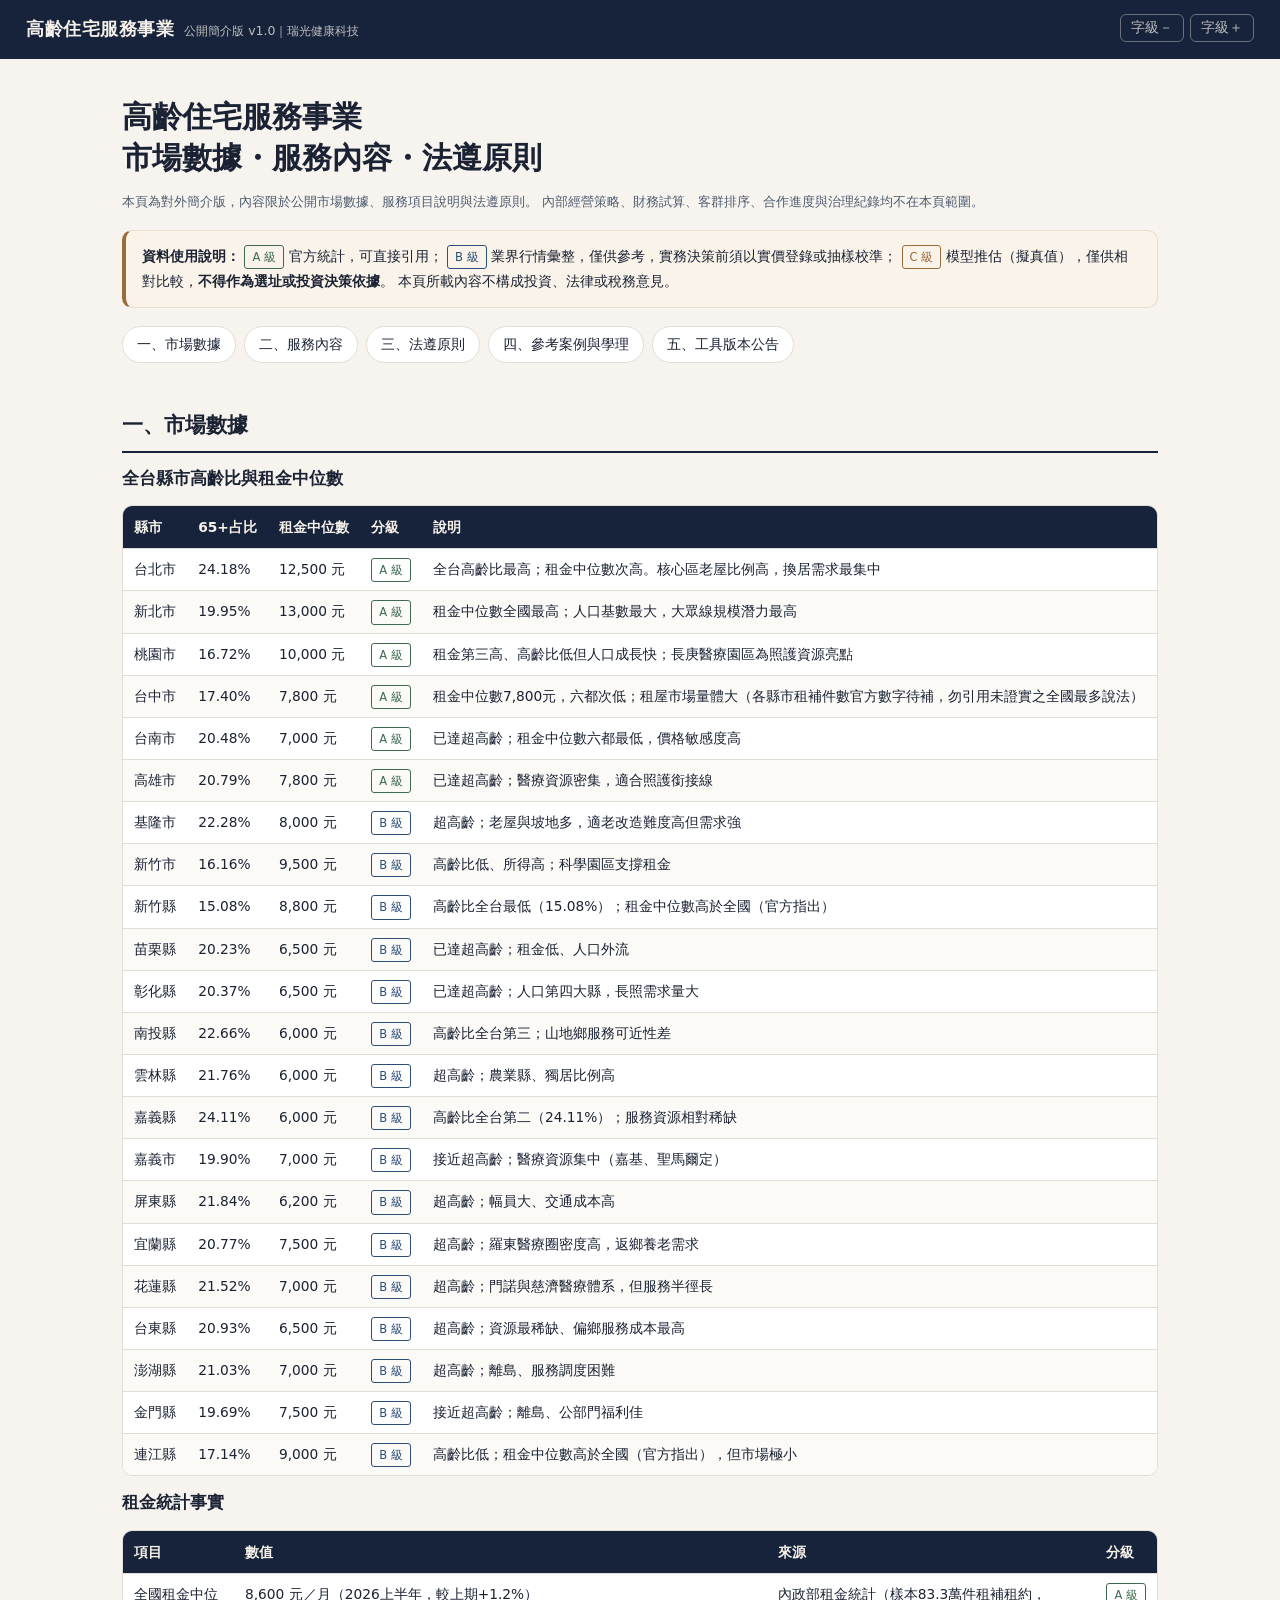
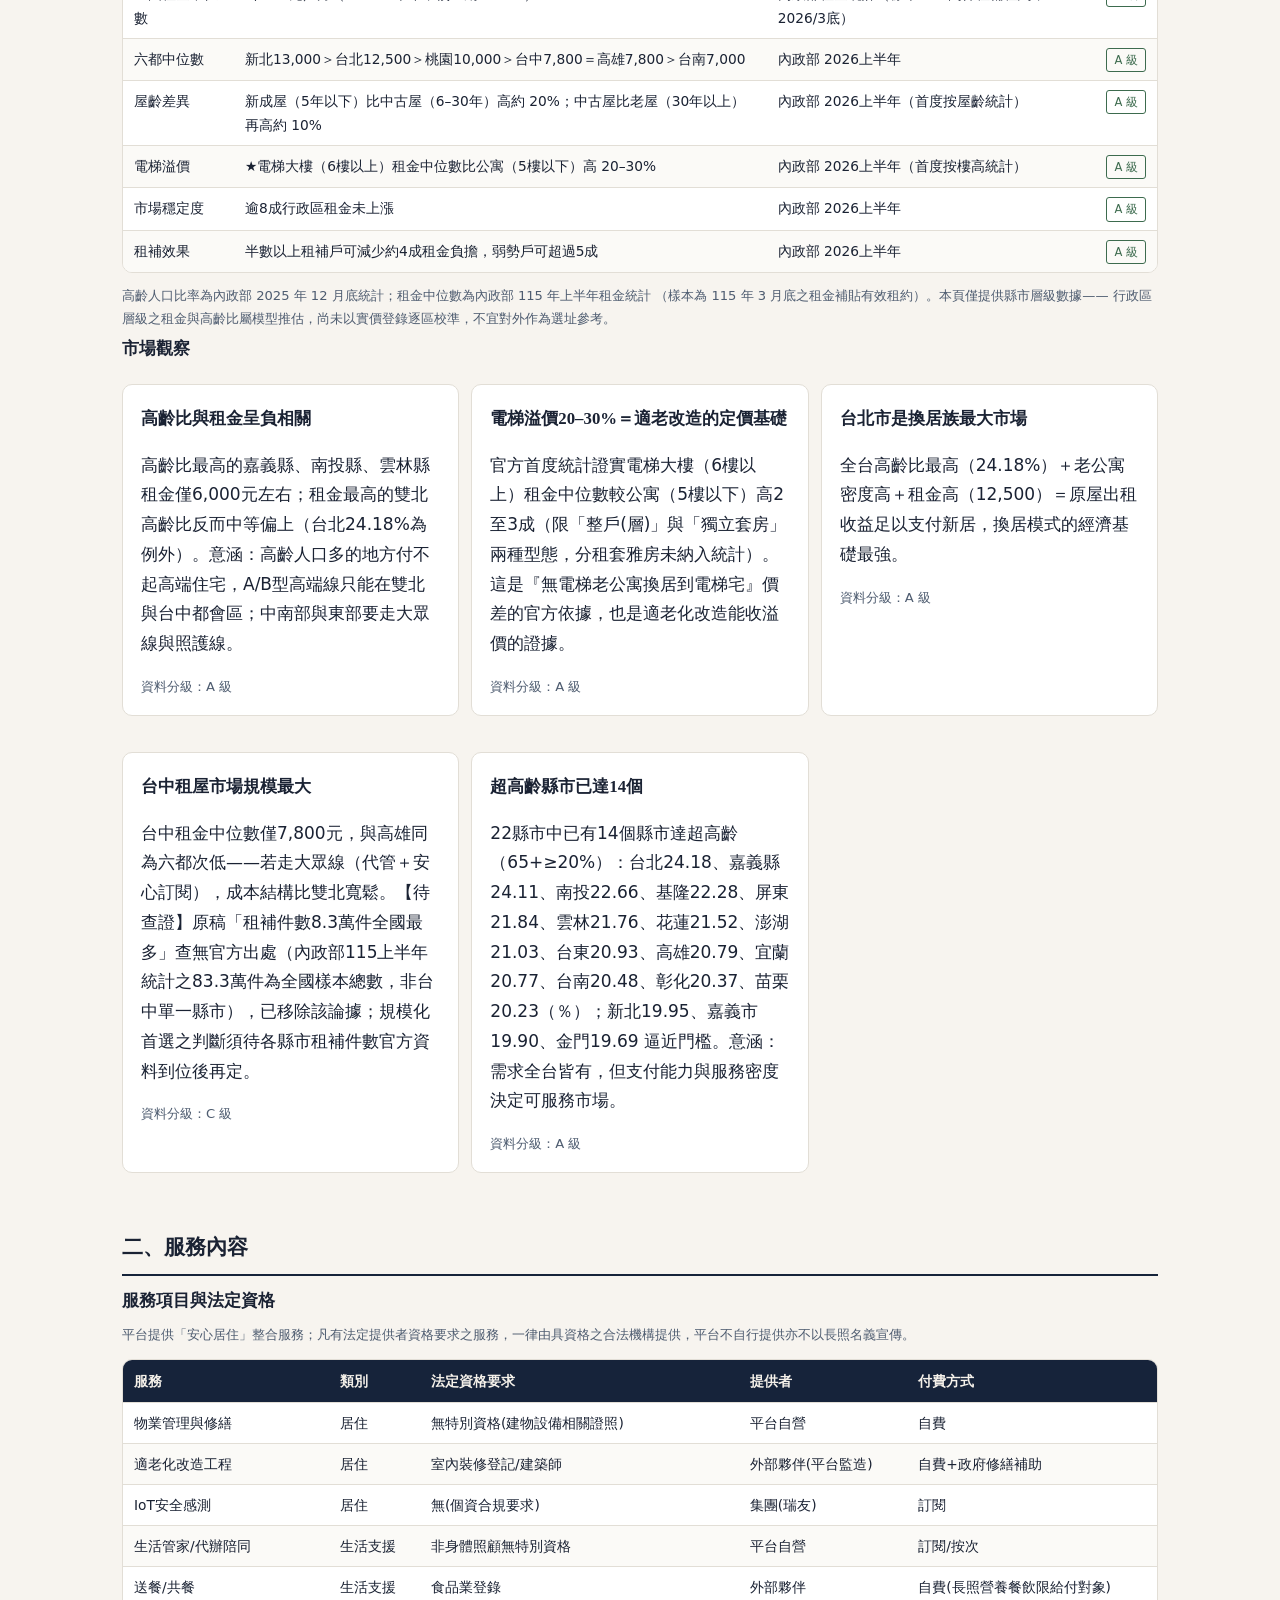
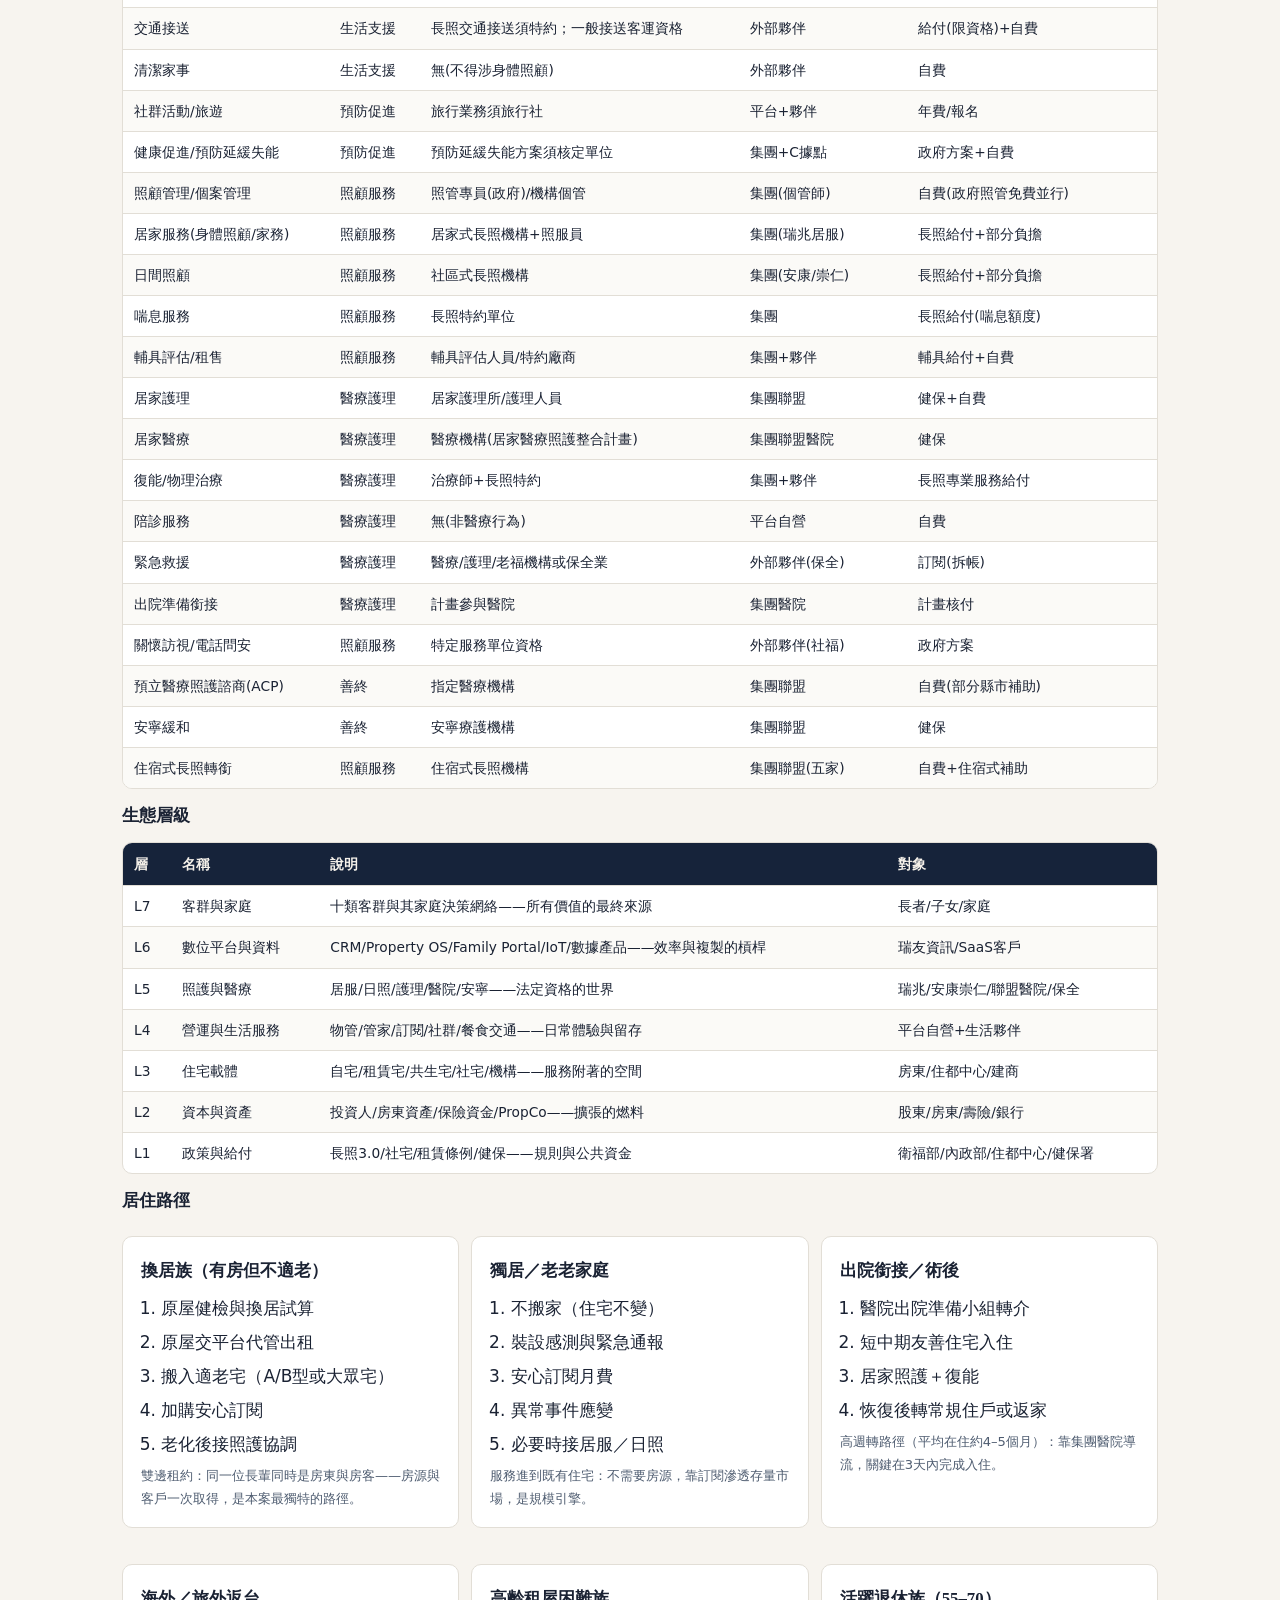
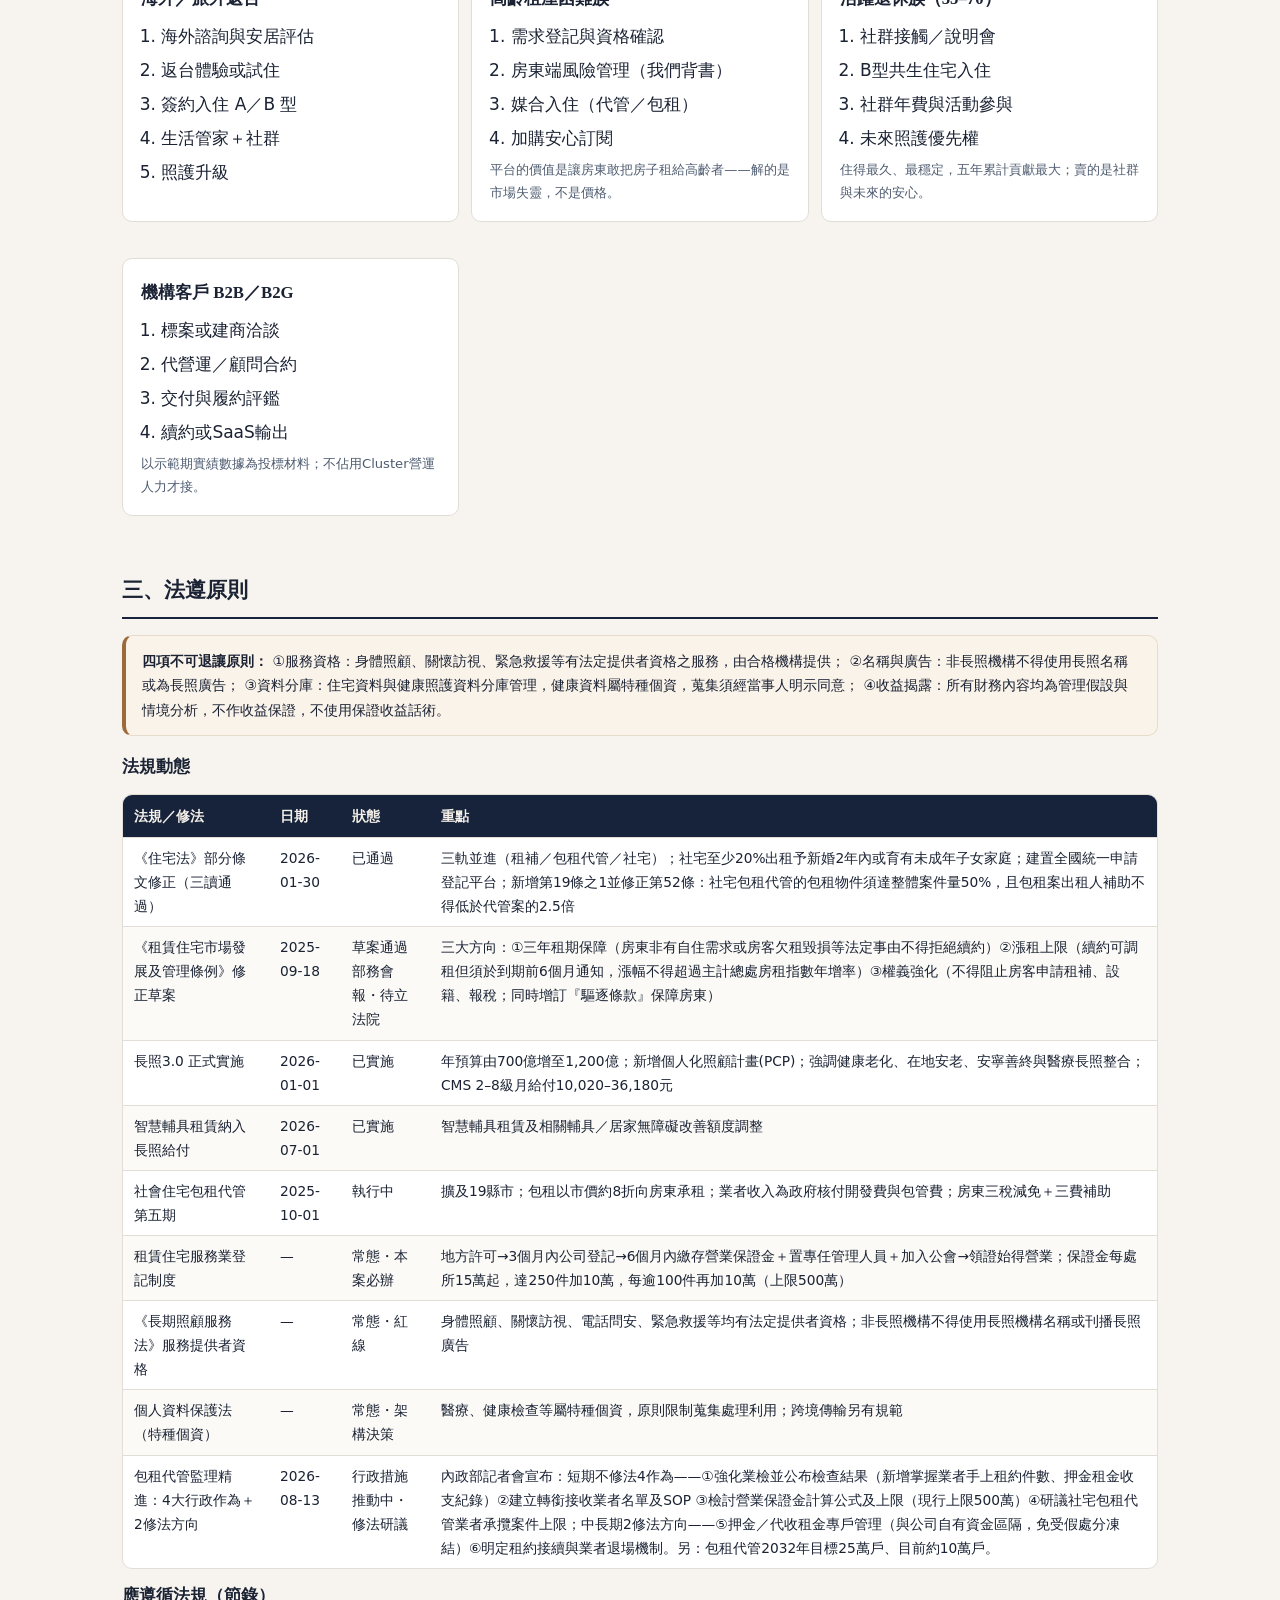
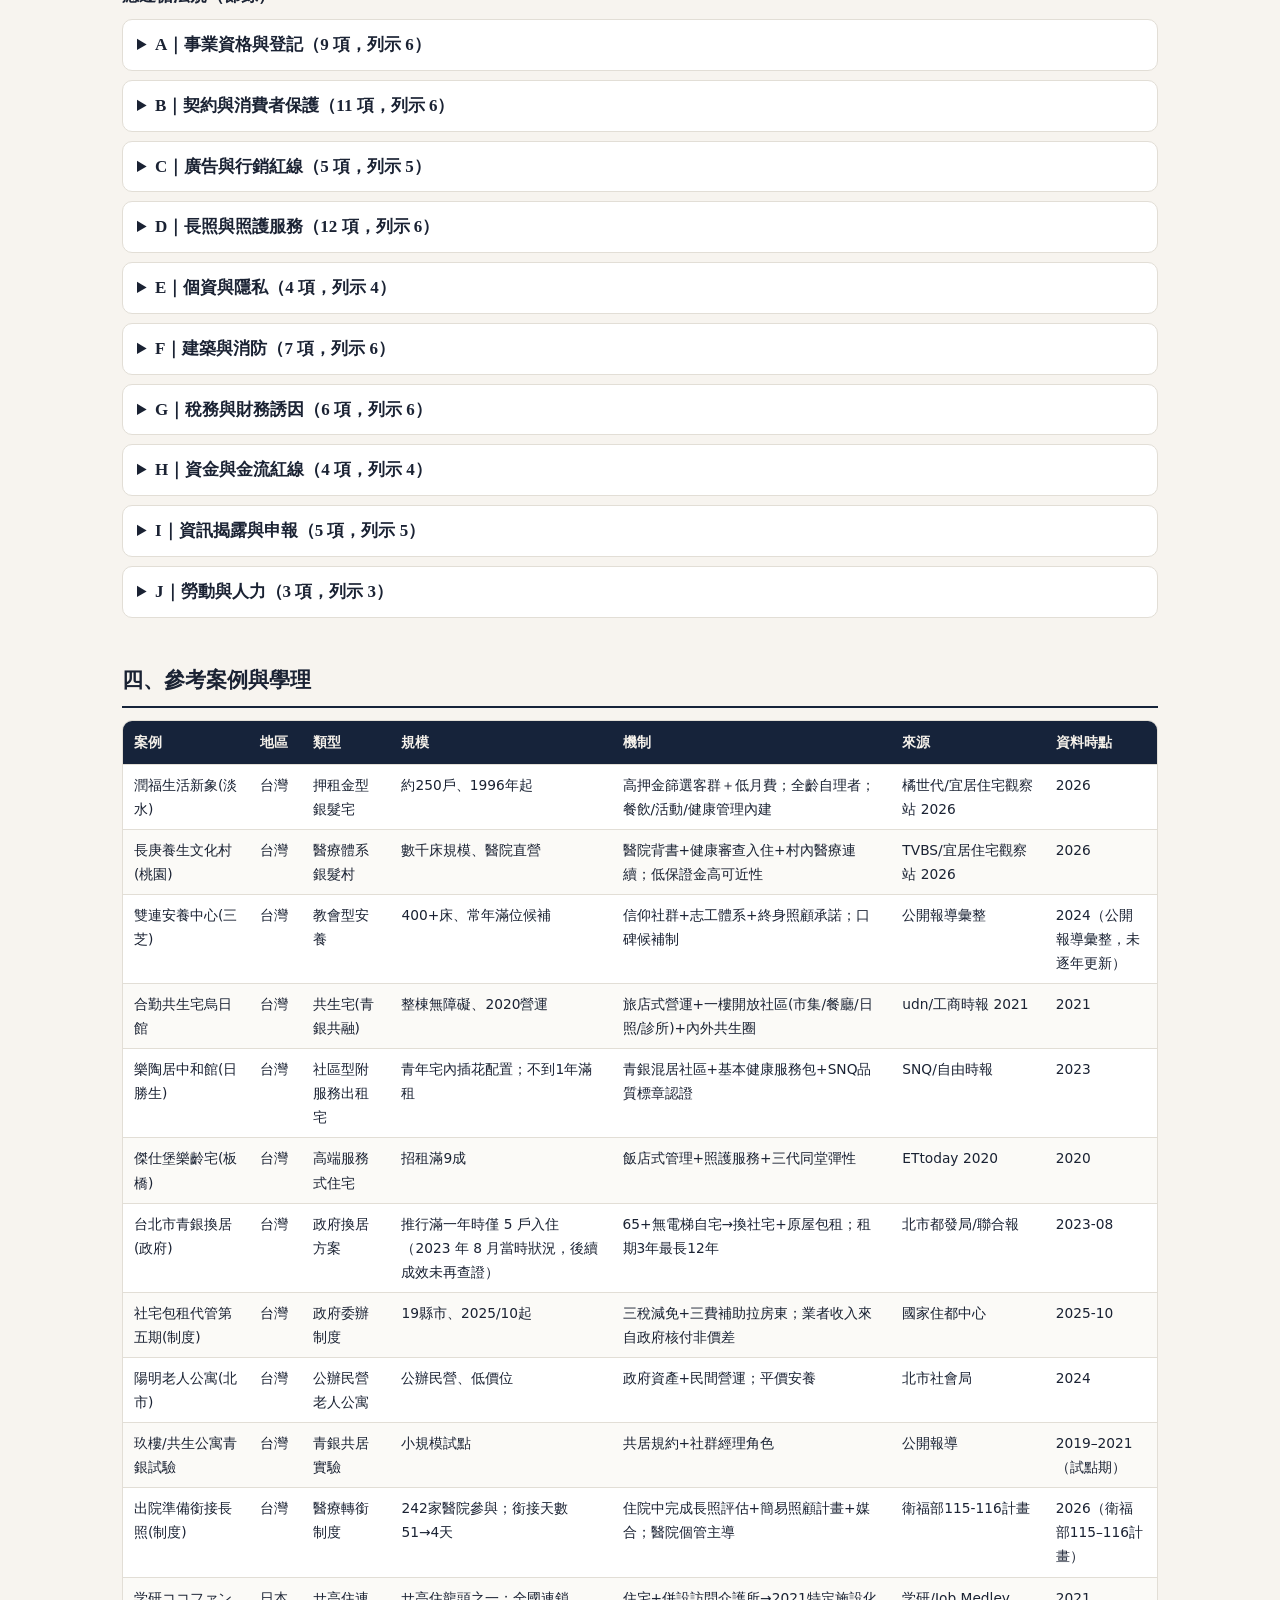
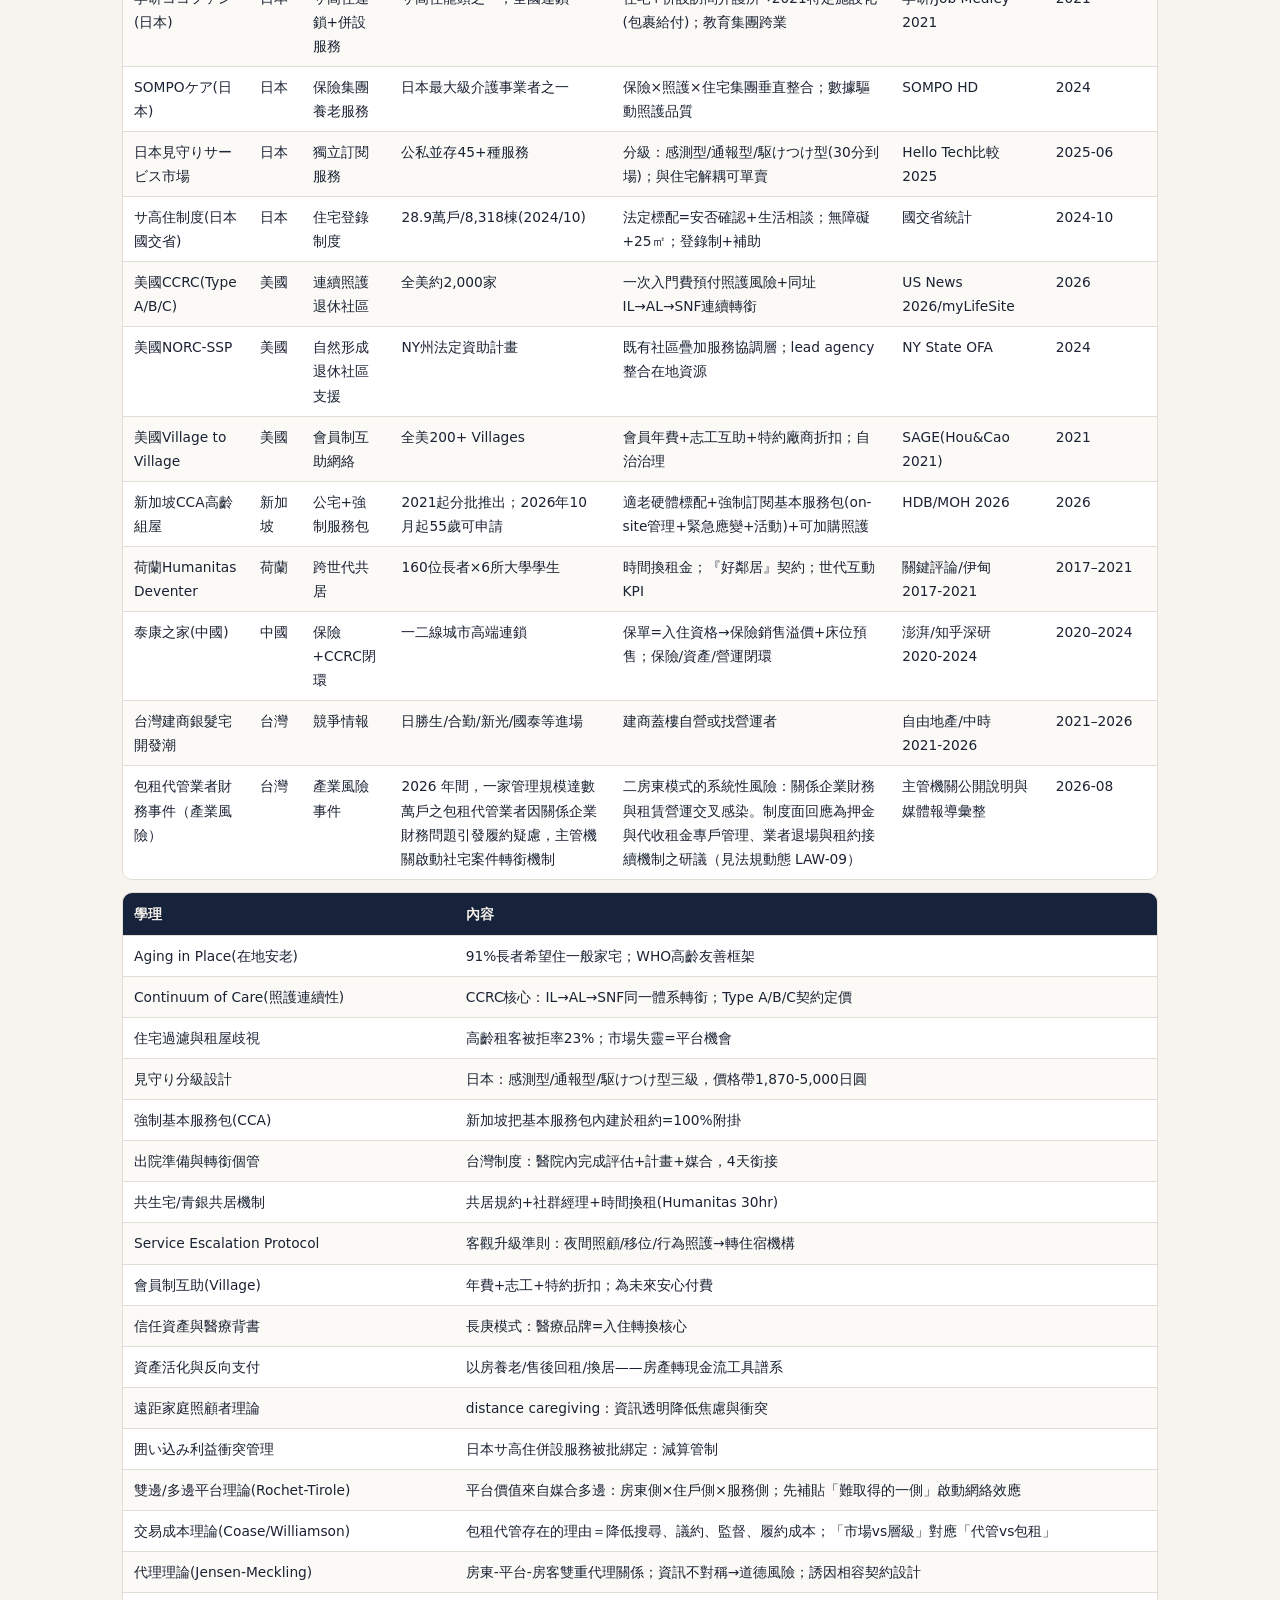
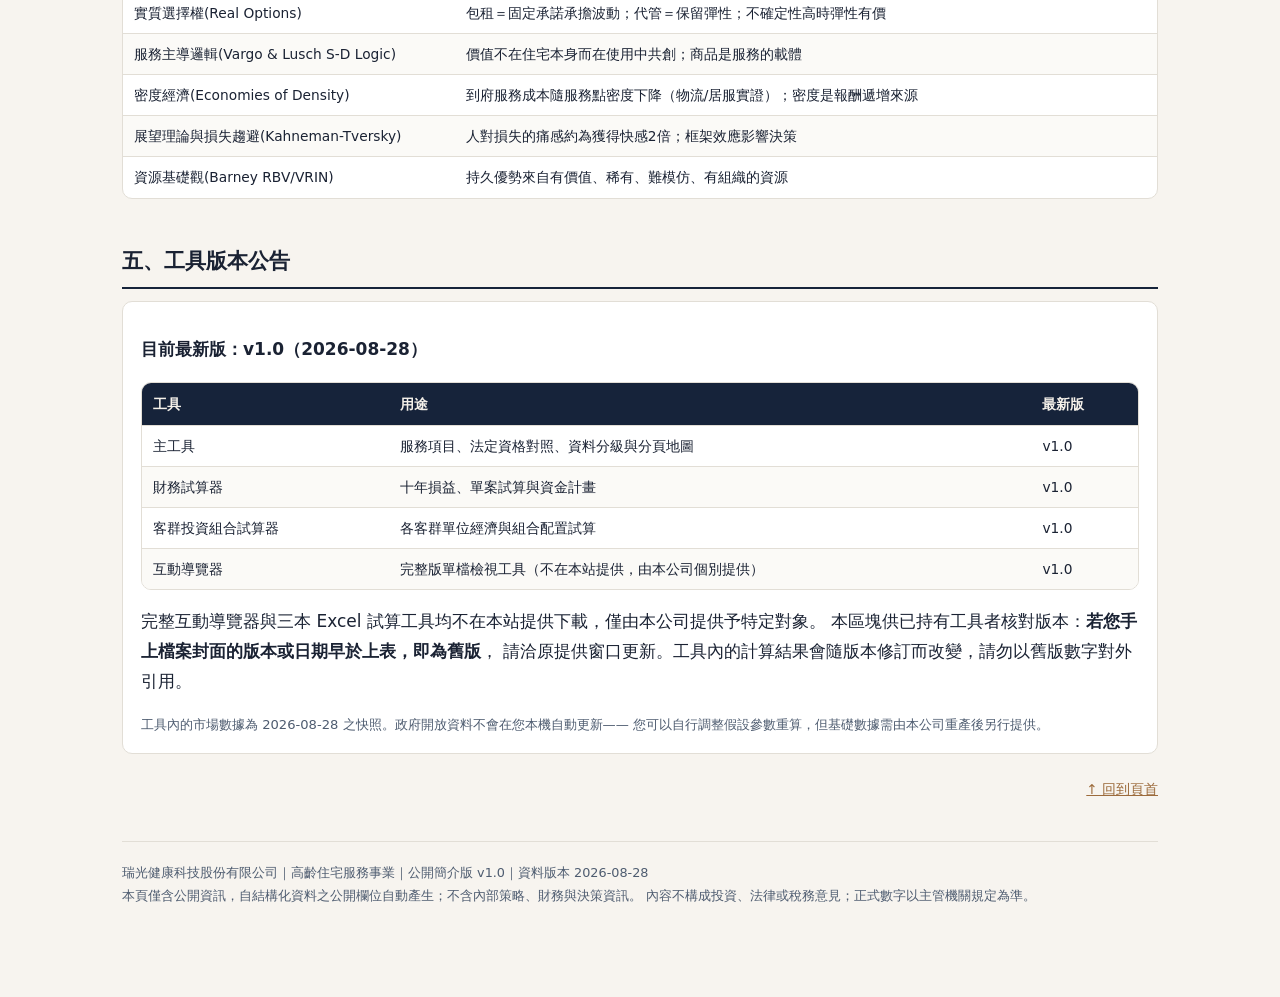
==== commit fc8b1174: "更新公開簡介版" ====
--- a/index.html
+++ b/index.html
@@ -9,6 +9,9 @@
 <meta property="og:site_name" content="瑞光健康科技">
 <meta property="og:title" content="高齡住宅服務事業 — 公開簡介">
 <meta property="og:description" content="市場數據・服務內容・法遵原則。所有數字標示資料分級與來源日期；內容不構成投資、法律或稅務意見。">
+<meta property="og:image" content="https://nchsieh.github.io/senior-housing-as-a-service/og.png">
+<meta property="og:image:width" content="1200">
+<meta property="og:image:height" content="630">
 <meta name="theme-color" content="#16233A">
 <title>高齡住宅服務事業 — 公開簡介 v1.0｜瑞光健康科技</title>
 <style>
@@ -19,7 +22,18 @@
 --font-sans:"Noto Sans TC","Microsoft JhengHei UI","PingFang TC",system-ui,sans-serif}
 *{box-sizing:border-box}
 body{margin:0;background:var(--bg);color:var(--ink);font-family:var(--font-sans);
-line-height:1.75;font-size:16px}
+line-height:1.75;font-size:17px}
+/* 字級三段切換（17/19/21px）：受眾含長者與家屬，16px 起跳偏小 */
+html[data-fs="l"] body{font-size:19px}html[data-fs="xl"] body{font-size:21px}
+.fsctl{float:right;display:inline-flex;gap:6px}
+.fsctl button{background:transparent;border:1px solid rgba(245,241,234,.5);color:#F5F1EA;
+border-radius:6px;padding:2px 10px;cursor:pointer;font-size:.85rem;line-height:1.6}
+.fsctl button:hover{background:rgba(245,241,234,.15)}
+.fsctl button:focus-visible{outline:3px solid var(--accent);outline-offset:2px}
+.toc{display:flex;flex-wrap:wrap;gap:8px;margin:18px 0 6px}
+.toc a{display:inline-block;background:var(--sf);border:1px solid var(--line);
+border-radius:999px;padding:5px 14px;text-decoration:none;color:var(--ink);font-size:.88rem}
+.toc a:hover{border-color:var(--accent);color:var(--accent)}
 header{background:var(--navy);color:#F5F1EA;padding:14px 26px;position:sticky;top:0;z-index:10}
 header b{font-family:var(--font-serif);font-size:1.1rem;letter-spacing:.03em}
 header span{opacity:.75;font-size:.78rem;margin-left:10px}
@@ -49,7 +63,7 @@
 footer{border-top:1px solid var(--line);margin-top:40px;padding:20px 0;
 color:var(--slate);font-size:.8rem}
 a:focus-visible,summary:focus-visible{outline:3px solid var(--accent);outline-offset:2px}
-@media(max-width:640px){body{font-size:15px}h1{font-size:1.5rem}main{padding:18px 14px 50px}}
+@media(max-width:640px){body{font-size:16px}h1{font-size:1.5rem}main{padding:18px 14px 50px}}
 
 /* 尊重系統「減少動態」設定：前庭敏感者（高齡族群比例偏高）看轉場會不適 */
 @media (prefers-reduced-motion: reduce){
@@ -85,7 +99,10 @@
 .toplink a{color:var(--accent)}
 </style></head><body>
 <a class="skiplink" href="#main">跳至主要內容</a>
-<header><b>高齡住宅服務事業</b><span>公開簡介版 v1.0｜瑞光健康科技</span></header>
+<header><b>高齡住宅服務事業</b><span>公開簡介版 v1.0｜瑞光健康科技</span>
+<span class="fsctl" aria-label="字級調整">
+<button type="button" data-fs="-" aria-label="縮小字級">字級－</button>
+<button type="button" data-fs="+" aria-label="放大字級">字級＋</button></span></header>
 <main id="main" tabindex="-1">
 <h1>高齡住宅服務事業<br>市場數據・服務內容・法遵原則</h1>
 <p class="note">本頁為對外簡介版，內容限於公開市場數據、服務項目說明與法遵原則。
@@ -97,7 +114,12 @@
 <span class="chip cC">C 級</span> 模型推估（擬真值），僅供相對比較，<b>不得作為選址或投資決策依據</b>。
 本頁所載內容不構成投資、法律或稅務意見。</div>
 
-<h2>一、市場數據</h2>
+<nav class="toc" aria-label="頁內目錄">
+<a href="#s1">一、市場數據</a><a href="#s2">二、服務內容</a><a href="#s3">三、法遵原則</a>
+<a href="#s4">四、參考案例與學理</a><a href="#s5">五、工具版本公告</a>
+</nav>
+
+<h2 id="s1">一、市場數據</h2>
 <h3>全台縣市高齡比與租金中位數</h3>
 <div class="sx"><table><thead><tr><th scope="col">縣市</th><th scope="col">65+占比</th><th scope="col">租金中位數</th><th scope="col">分級</th><th scope="col">說明</th></tr></thead><tbody><tr><td>台北市</td><td>24.18%</td><td>12,500 元</td><td><span class="chip cA">A 級</span></td><td>全台高齡比最高；租金中位數次高。核心區老屋比例高，換居需求最集中</td></tr><tr><td>新北市</td><td>19.95%</td><td>13,000 元</td><td><span class="chip cA">A 級</span></td><td>租金中位數全國最高；人口基數最大，大眾線規模潛力最高</td></tr><tr><td>桃園市</td><td>16.72%</td><td>10,000 元</td><td><span class="chip cA">A 級</span></td><td>租金第三高、高齡比低但人口成長快；長庚醫療園區為照護資源亮點</td></tr><tr><td>台中市</td><td>17.40%</td><td>7,800 元</td><td><span class="chip cA">A 級</span></td><td>租金中位數7,800元，六都次低；租屋市場量體大（各縣市租補件數官方數字待補，勿引用未證實之全國最多說法）</td></tr><tr><td>台南市</td><td>20.48%</td><td>7,000 元</td><td><span class="chip cA">A 級</span></td><td>已達超高齡；租金中位數六都最低，價格敏感度高</td></tr><tr><td>高雄市</td><td>20.79%</td><td>7,800 元</td><td><span class="chip cA">A 級</span></td><td>已達超高齡；醫療資源密集，適合照護銜接線</td></tr><tr><td>基隆市</td><td>22.28%</td><td>8,000 元</td><td><span class="chip cB">B 級</span></td><td>超高齡；老屋與坡地多，適老改造難度高但需求強</td></tr><tr><td>新竹市</td><td>16.16%</td><td>9,500 元</td><td><span class="chip cB">B 級</span></td><td>高齡比低、所得高；科學園區支撐租金</td></tr><tr><td>新竹縣</td><td>15.08%</td><td>8,800 元</td><td><span class="chip cB">B 級</span></td><td>高齡比全台最低（15.08%）；租金中位數高於全國（官方指出）</td></tr><tr><td>苗栗縣</td><td>20.23%</td><td>6,500 元</td><td><span class="chip cB">B 級</span></td><td>已達超高齡；租金低、人口外流</td></tr><tr><td>彰化縣</td><td>20.37%</td><td>6,500 元</td><td><span class="chip cB">B 級</span></td><td>已達超高齡；人口第四大縣，長照需求量大</td></tr><tr><td>南投縣</td><td>22.66%</td><td>6,000 元</td><td><span class="chip cB">B 級</span></td><td>高齡比全台第三；山地鄉服務可近性差</td></tr><tr><td>雲林縣</td><td>21.76%</td><td>6,000 元</td><td><span class="chip cB">B 級</span></td><td>超高齡；農業縣、獨居比例高</td></tr><tr><td>嘉義縣</td><td>24.11%</td><td>6,000 元</td><td><span class="chip cB">B 級</span></td><td>高齡比全台第二（24.11%）；服務資源相對稀缺</td></tr><tr><td>嘉義市</td><td>19.90%</td><td>7,000 元</td><td><span class="chip cB">B 級</span></td><td>接近超高齡；醫療資源集中（嘉基、聖馬爾定）</td></tr><tr><td>屏東縣</td><td>21.84%</td><td>6,200 元</td><td><span class="chip cB">B 級</span></td><td>超高齡；幅員大、交通成本高</td></tr><tr><td>宜蘭縣</td><td>20.77%</td><td>7,500 元</td><td><span class="chip cB">B 級</span></td><td>超高齡；羅東醫療圈密度高，返鄉養老需求</td></tr><tr><td>花蓮縣</td><td>21.52%</td><td>7,000 元</td><td><span class="chip cB">B 級</span></td><td>超高齡；門諾與慈濟醫療體系，但服務半徑長</td></tr><tr><td>台東縣</td><td>20.93%</td><td>6,500 元</td><td><span class="chip cB">B 級</span></td><td>超高齡；資源最稀缺、偏鄉服務成本最高</td></tr><tr><td>澎湖縣</td><td>21.03%</td><td>7,000 元</td><td><span class="chip cB">B 級</span></td><td>超高齡；離島、服務調度困難</td></tr><tr><td>金門縣</td><td>19.69%</td><td>7,500 元</td><td><span class="chip cB">B 級</span></td><td>接近超高齡；離島、公部門福利佳</td></tr><tr><td>連江縣</td><td>17.14%</td><td>9,000 元</td><td><span class="chip cB">B 級</span></td><td>高齡比低；租金中位數高於全國（官方指出），但市場極小</td></tr></tbody></table></div>
 <h3>租金統計事實</h3>
@@ -108,7 +130,7 @@
 <h3>市場觀察</h3>
 <div class="grid"><div class="card"><h3>高齡比與租金呈負相關</h3><p>高齡比最高的嘉義縣、南投縣、雲林縣租金僅6,000元左右；租金最高的雙北高齡比反而中等偏上（台北24.18%為例外）。意涵：高齡人口多的地方付不起高端住宅，A/B型高端線只能在雙北與台中都會區；中南部與東部要走大眾線與照護線。</p><p class="note">資料分級：A 級</p></div><div class="card"><h3>電梯溢價20–30%＝適老改造的定價基礎</h3><p>官方首度統計證實電梯大樓（6樓以上）租金中位數較公寓（5樓以下）高2至3成（限「整戶(層)」與「獨立套房」兩種型態，分租套雅房未納入統計）。這是『無電梯老公寓換居到電梯宅』價差的官方依據，也是適老化改造能收溢價的證據。</p><p class="note">資料分級：A 級</p></div><div class="card"><h3>台北市是換居族最大市場</h3><p>全台高齡比最高（24.18%）＋老公寓密度高＋租金高（12,500）＝原屋出租收益足以支付新居，換居模式的經濟基礎最強。</p><p class="note">資料分級：A 級</p></div><div class="card"><h3>台中租屋市場規模最大</h3><p>台中租金中位數僅7,800元，與高雄同為六都次低——若走大眾線（代管＋安心訂閱），成本結構比雙北寬鬆。【待查證】原稿「租補件數8.3萬件全國最多」查無官方出處（內政部115上半年統計之83.3萬件為全國樣本總數，非台中單一縣市），已移除該論據；規模化首選之判斷須待各縣市租補件數官方資料到位後再定。</p><p class="note">資料分級：C 級</p></div><div class="card"><h3>超高齡縣市已達14個</h3><p>22縣市中已有14個縣市達超高齡（65+≥20%）：台北24.18、嘉義縣24.11、南投22.66、基隆22.28、屏東21.84、雲林21.76、花蓮21.52、澎湖21.03、台東20.93、高雄20.79、宜蘭20.77、台南20.48、彰化20.37、苗栗20.23（％）；新北19.95、嘉義市19.90、金門19.69 逼近門檻。意涵：需求全台皆有，但支付能力與服務密度決定可服務市場。</p><p class="note">資料分級：A 級</p></div></div>
 
-<h2>二、服務內容</h2>
+<h2 id="s2">二、服務內容</h2>
 <h3>服務項目與法定資格</h3>
 <p class="note">平台提供「安心居住」整合服務；凡有法定提供者資格要求之服務，一律由具資格之合法機構提供，平台不自行提供亦不以長照名義宣傳。</p>
 <div class="sx"><table><thead><tr><th scope="col">服務</th><th scope="col">類別</th><th scope="col">法定資格要求</th><th scope="col">提供者</th><th scope="col">付費方式</th></tr></thead><tbody><tr><td>物業管理與修繕</td><td>居住</td><td>無特別資格(建物設備相關證照)</td><td>平台自營</td><td>自費</td></tr><tr><td>適老化改造工程</td><td>居住</td><td>室內裝修登記/建築師</td><td>外部夥伴(平台監造)</td><td>自費+政府修繕補助</td></tr><tr><td>IoT安全感測</td><td>居住</td><td>無(個資合規要求)</td><td>集團(瑞友)</td><td>訂閱</td></tr><tr><td>生活管家/代辦陪同</td><td>生活支援</td><td>非身體照顧無特別資格</td><td>平台自營</td><td>訂閱/按次</td></tr><tr><td>送餐/共餐</td><td>生活支援</td><td>食品業登錄</td><td>外部夥伴</td><td>自費(長照營養餐飲限給付對象)</td></tr><tr><td>交通接送</td><td>生活支援</td><td>長照交通接送須特約；一般接送客運資格</td><td>外部夥伴</td><td>給付(限資格)+自費</td></tr><tr><td>清潔家事</td><td>生活支援</td><td>無(不得涉身體照顧)</td><td>外部夥伴</td><td>自費</td></tr><tr><td>社群活動/旅遊</td><td>預防促進</td><td>旅行業務須旅行社</td><td>平台+夥伴</td><td>年費/報名</td></tr><tr><td>健康促進/預防延緩失能</td><td>預防促進</td><td>預防延緩失能方案須核定單位</td><td>集團+C據點</td><td>政府方案+自費</td></tr><tr><td>照顧管理/個案管理</td><td>照顧服務</td><td>照管專員(政府)/機構個管</td><td>集團(個管師)</td><td>自費(政府照管免費並行)</td></tr><tr><td>居家服務(身體照顧/家務)</td><td>照顧服務</td><td>居家式長照機構+照服員</td><td>集團(瑞兆居服)</td><td>長照給付+部分負擔</td></tr><tr><td>日間照顧</td><td>照顧服務</td><td>社區式長照機構</td><td>集團(安康/崇仁)</td><td>長照給付+部分負擔</td></tr><tr><td>喘息服務</td><td>照顧服務</td><td>長照特約單位</td><td>集團</td><td>長照給付(喘息額度)</td></tr><tr><td>輔具評估/租售</td><td>照顧服務</td><td>輔具評估人員/特約廠商</td><td>集團+夥伴</td><td>輔具給付+自費</td></tr><tr><td>居家護理</td><td>醫療護理</td><td>居家護理所/護理人員</td><td>集團聯盟</td><td>健保+自費</td></tr><tr><td>居家醫療</td><td>醫療護理</td><td>醫療機構(居家醫療照護整合計畫)</td><td>集團聯盟醫院</td><td>健保</td></tr><tr><td>復能/物理治療</td><td>醫療護理</td><td>治療師+長照特約</td><td>集團+夥伴</td><td>長照專業服務給付</td></tr><tr><td>陪診服務</td><td>醫療護理</td><td>無(非醫療行為)</td><td>平台自營</td><td>自費</td></tr><tr><td>緊急救援</td><td>醫療護理</td><td>醫療/護理/老福機構或保全業</td><td>外部夥伴(保全)</td><td>訂閱(拆帳)</td></tr><tr><td>出院準備銜接</td><td>醫療護理</td><td>計畫參與醫院</td><td>集團醫院</td><td>計畫核付</td></tr><tr><td>關懷訪視/電話問安</td><td>照顧服務</td><td>特定服務單位資格</td><td>外部夥伴(社福)</td><td>政府方案</td></tr><tr><td>預立醫療照護諮商(ACP)</td><td>善終</td><td>指定醫療機構</td><td>集團聯盟</td><td>自費(部分縣市補助)</td></tr><tr><td>安寧緩和</td><td>善終</td><td>安寧療護機構</td><td>集團聯盟</td><td>健保</td></tr><tr><td>住宿式長照轉銜</td><td>照顧服務</td><td>住宿式長照機構</td><td>集團聯盟(五家)</td><td>自費+住宿式補助</td></tr></tbody></table></div>
@@ -117,7 +139,7 @@
 <h3>居住路徑</h3>
 <div class="grid"><div class="card"><h3>換居族（有房但不適老）</h3><ol><li>原屋健檢與換居試算</li><li>原屋交平台代管出租</li><li>搬入適老宅（A/B型或大眾宅）</li><li>加購安心訂閱</li><li>老化後接照護協調</li></ol><p class="note">雙邊租約：同一位長輩同時是房東與房客——房源與客戶一次取得，是本案最獨特的路徑。</p></div><div class="card"><h3>獨居／老老家庭</h3><ol><li>不搬家（住宅不變）</li><li>裝設感測與緊急通報</li><li>安心訂閱月費</li><li>異常事件應變</li><li>必要時接居服／日照</li></ol><p class="note">服務進到既有住宅：不需要房源，靠訂閱滲透存量市場，是規模引擎。</p></div><div class="card"><h3>出院銜接／術後</h3><ol><li>醫院出院準備小組轉介</li><li>短中期友善住宅入住</li><li>居家照護＋復能</li><li>恢復後轉常規住戶或返家</li></ol><p class="note">高週轉路徑（平均在住約4–5個月）：靠集團醫院導流，關鍵在3天內完成入住。</p></div><div class="card"><h3>海外／旅外返台</h3><ol><li>海外諮詢與安居評估</li><li>返台體驗或試住</li><li>簽約入住 A／B 型</li><li>生活管家＋社群</li><li>照護升級</li></ol><p class="note"></p></div><div class="card"><h3>高齡租屋困難族</h3><ol><li>需求登記與資格確認</li><li>房東端風險管理（我們背書）</li><li>媒合入住（代管／包租）</li><li>加購安心訂閱</li></ol><p class="note">平台的價值是讓房東敢把房子租給高齡者——解的是市場失靈，不是價格。</p></div><div class="card"><h3>活躍退休族（55–70）</h3><ol><li>社群接觸／說明會</li><li>B型共生住宅入住</li><li>社群年費與活動參與</li><li>未來照護優先權</li></ol><p class="note">住得最久、最穩定，五年累計貢獻最大；賣的是社群與未來的安心。</p></div><div class="card"><h3>機構客戶 B2B／B2G</h3><ol><li>標案或建商洽談</li><li>代營運／顧問合約</li><li>交付與履約評鑑</li><li>續約或SaaS輸出</li></ol><p class="note">以示範期實績數據為投標材料；不佔用Cluster營運人力才接。</p></div></div>
 
-<h2>三、法遵原則</h2>
+<h2 id="s3">三、法遵原則</h2>
 <div class="warn"><b>四項不可退讓原則：</b>
 ①服務資格：身體照顧、關懷訪視、緊急救援等有法定提供者資格之服務，由合格機構提供；
 ②名稱與廣告：非長照機構不得使用長照名稱或為長照廣告；
@@ -128,11 +150,11 @@
 <h3>應遵循法規（節錄）</h3>
 <details class="acc"><summary>A｜事業資格與登記（9 項，列示 6）</summary><div class="sx"><table><thead><tr><th scope="col">法規</th><th scope="col">條次</th><th scope="col">主管機關</th><th scope="col">義務內容</th></tr></thead><tbody><tr><td>租賃住宅市場發展及管理條例</td><td>第19條第1項</td><td>內政部／地方政府地政局處</td><td>經營租賃住宅服務業（代管業或包租業）應先向直轄市、縣（市）主管機關申請許可，並於許可後3個月內辦妥公司登記。</td></tr><tr><td>租賃住宅市場發展及管理條例</td><td>第19條第2項</td><td>地方政府地政局處</td><td>完成公司登記後6個月內，須同時完成三件事：①繳存營業保證金 ②置租賃住宅管理人員 ③加入登記所在地同業公會，向主管機關申請登記並領得登記證後，始得營業。</td></tr><tr><td>租賃住宅市場發展及管理條例</td><td>第36條</td><td>地方政府地政局處</td><td>【紅線】非租賃住宅服務業而經營代管或包租業務者，禁止營業。領證前不得簽任何包租或代管契約、不得收取任何管理費。</td></tr><tr><td>租賃住宅市場發展及管理條例</td><td>第19條第3項、第37條第2款</td><td>地方政府地政局處</td><td>分設營業處所（第2據點以後）須另行繳存營業保證金、置專任管理人員，並領得該處所之登記證，始得營業。</td></tr><tr><td>租賃住宅市場發展及管理條例</td><td>第20條</td><td>地方政府地政局處</td><td>負責人消極資格：受破產宣告未復權、票據拒絕往來未期滿、消債清算未復權、無行為能力或受監護輔助宣告、特定財產與人身犯罪受1年以上有期徒刑宣告未滿3年、曾遭撤銷或廢止許可未滿1年者，不得充任。</td></tr><tr><td>租賃住宅市場發展及管理條例</td><td>第25條、第37條第4款、第39條第4-5款</td><td>地方政府地政局處</td><td>①須僱用具備租賃住宅管理人員資格者從事業務 ②每一營業處所至少置專任管理人員1人 ③專任管理人員不得同時受僱於2家以上服務業。</td></tr></tbody></table></div></details><details class="acc"><summary>B｜契約與消費者保護（11 項，列示 6）</summary><div class="sx"><table><thead><tr><th scope="col">法規</th><th scope="col">條次</th><th scope="col">主管機關</th><th scope="col">義務內容</th></tr></thead><tbody><tr><td>租賃住宅市場發展及管理條例</td><td>第5條第1項</td><td>內政部／消保處</td><td>租賃契約出租人與承租人間「視為具消費關係」，適用消費者保護法相關規定（含定型化契約審閱期、不得記載事項）。</td></tr><tr><td>住宅包租契約應約定及不得約定事項</td><td>內政部108.02.23訂定、108.06.01生效（共30點：應約定23點、不得約定7點）</td><td>內政部</td><td>包租業與出租人（房東）間之住宅包租契約，必須符合中央主管機關公告之應約定及不得約定事項；違反者該條款無效，未記載之應約定事項仍構成契約內容。</td></tr><tr><td>租賃住宅市場發展及管理條例</td><td>第7條第1項</td><td>內政部</td><td>【紅線】押金金額不得逾二個月租金總額。這在法律上排除了「高押租金型銀髮住宅」（業界700萬～1,500萬押金模式）在租賃住宅架構下的可行性。</td></tr><tr><td>租賃住宅市場發展及管理條例</td><td>第9條</td><td>內政部</td><td>轉租須經出租人書面同意；簽轉租契約時應向次承租人提供該同意文件，並載明與出租人之標的範圍、期間及得終止事由；簽約後30日內書面通知出租人。</td></tr><tr><td>租賃住宅市場發展及管理條例</td><td>第29條第1項、第37條第6款</td><td>地方政府</td><td>【紅線】包租業應「先」經出租人同意轉租並簽妥租賃契約書後，始得刊登廣告及執行業務。不得先把物件上架平台再回頭談房東。</td></tr><tr><td>租賃住宅市場發展及管理條例</td><td>第29條第2項、第38條第2款</td><td>地方政府</td><td>與次承租人簽約時須提供「住宅租賃標的現況確認書」及出租人同意轉租文件，並於契約載明標的範圍、租賃期間及得終止事由。</td></tr></tbody></table></div></details><details class="acc"><summary>C｜廣告與行銷紅線（5 項，列示 5）</summary><div class="sx"><table><thead><tr><th scope="col">法規</th><th scope="col">條次</th><th scope="col">主管機關</th><th scope="col">義務內容</th></tr></thead><tbody><tr><td>租賃住宅市場發展及管理條例</td><td>第13條第1項、第4項、第37條第1款</td><td>地方政府</td><td>租賃住宅廣告內容須與事實相符；廣告主為租賃住宅服務業者，應註明業者名稱。媒體經營者明知面積、屋齡、樓層別、法定用途不符者負連帶賠償責任。</td></tr><tr><td>長期照顧服務法</td><td>第29條第1項、第51條第2項</td><td>衛生福利部／地方衛生局</td><td>【紅線】非長照機構不得為長照服務之廣告。平台網站、DM、社群貼文均不得出現「本平台提供長照／照顧服務」之表述；只能寫「由集團合格機構或特約單位提供」並標明機構名稱與許可字號。</td></tr><tr><td>長期照顧服務法</td><td>第27條、第50條第3款</td><td>地方衛生局</td><td>【紅線】非長照機構不得使用長照機構之名稱。公司名稱、產品名稱、子品牌均不得含「長照」「照護中心」等易誤認之字樣。</td></tr><tr><td>長期照顧服務法</td><td>第29條第2項、第51條第1項</td><td>地方衛生局</td><td>長照機構之廣告內容以七款為限：機構名稱與應加註事項／設立日期／許可證明字號／地址電話交通、負責人姓名學歷經歷、長照人員證書字號、服務提供方式及時間、停歇復業遷移、主管機關核定之收費標準、其他公告事項。集團機構素材上架平台同受此限。</td></tr><tr><td>租賃住宅市場發展及管理條例</td><td>第33條第1項、第39條第7款</td><td>地方政府</td><td>須於營業處所明顯之處「及其網站」揭示：①登記證 ②同業公會會員證書 ③租賃住宅管理人員證書 ④代管費用收取基準及方式（包租業務不適用第4款）。</td></tr></tbody></table></div></details><details class="acc"><summary>D｜長照與照護服務（12 項，列示 6）</summary><div class="sx"><table><thead><tr><th scope="col">法規</th><th scope="col">條次</th><th scope="col">主管機關</th><th scope="col">義務內容</th></tr></thead><tbody><tr><td>長期照顧服務法</td><td>第23條、第47條之1第1項</td><td>地方衛生局</td><td>【紅線】長照機構之設立、擴充、遷移應事先申請主管機關許可；未經許可而提供長照服務者，即屬違法。</td></tr><tr><td>長期照顧服務法</td><td>第47條之1第2項、第3項</td><td>地方衛生局</td><td>未經許可設立而對服務對象有遺棄、身心虐待、歧視、傷害、違法限制人身自由或其他侵害權益情事者加重處罰；致死者再加重。</td></tr><tr><td>長期照顧服務法</td><td>第22條第1項</td><td>衛生福利部</td><td>機構住宿式服務類（及設有機構住宿式之綜合式、其他公告類）長照機構，應以「長照機構法人」設立。本案住宅層必須明確定性為『居住＋非長照生活服務』，不得落入機構住宿式。</td></tr><tr><td>長期照顧服務法</td><td>第18條第1項、第50條第1款</td><td>地方衛生局</td><td>【紅線】中央公告之長照服務特定項目（如身體照顧）應由長照人員為之。平台「生活管家／社區管家」不得執行身體照顧、翻身拍背、餵食等特定項目。</td></tr><tr><td>長期照顧服務法</td><td>第19條第1項、第2項、第54條第2項、第58條</td><td>地方衛生局</td><td>長照人員非經登錄於長照機構不得提供長照服務；長照機構不得容留非長照人員提供特定項目服務；登錄異動應於30日內報核定。</td></tr><tr><td>長期照顧服務法</td><td>第8條之1第3項、第49條第1項</td><td>地方衛生局</td><td>【紅線】長照特約單位應向使用者收取應自行負擔之比率或金額，不得減免。任何「首月免部分負擔」「訂閱送自付額」的促銷都違法。</td></tr></tbody></table></div></details><details class="acc"><summary>E｜個資與隱私（4 項，列示 4）</summary><div class="sx"><table><thead><tr><th scope="col">法規</th><th scope="col">條次</th><th scope="col">主管機關</th><th scope="col">義務內容</th></tr></thead><tbody><tr><td>個人資料保護法</td><td>第6條第1項</td><td>個人資料保護委員會</td><td>【架構紅線】病歷、醫療、基因、性生活、健康檢查、犯罪前科屬特種個資，原則不得蒐集處理利用；例外六款（法律明文規定、法定職務或義務所必要且有適當安全維護、當事人自行公開或已合法公開、公務機關或學術研究機構為統計研究且無從識別特定當事人、協助公務機關執行法定職務且有適當安全維護、當事人書面同意）。</td></tr><tr><td>長期照顧服務法</td><td>第43條第1項、第54條第1項</td><td>地方衛生局</td><td>【紅線】未經長照服務使用者書面同意，不得對其錄影、錄音或攝影，亦不得報導或記載姓名、出生年月日、住居所及其他足資辨別身分之資訊；無法表意者須經法定代理人或主要照顧之最近親屬書面同意。</td></tr><tr><td>長期照顧服務法</td><td>第43條第2項</td><td>地方衛生局</td><td>於維護使用者安全之必要範圍內得設置監看設備，不受前項限制，但應告知使用者、法定代理人或主要照顧之最近親屬。此為智慧照護感測器的合法依據，但「告知」是強制程序。</td></tr><tr><td>個人資料保護法</td><td>第8條、第9條、第27條</td><td>個人資料保護委員會</td><td>蒐集個資時應明確告知法定事項（蒐集目的、類別、利用期間地區對象方式、當事人權利、不提供之影響）；非公務機關應採行適當之安全措施防止個資被竊取竄改毀損滅失或洩漏。</td></tr></tbody></table></div></details><details class="acc"><summary>F｜建築與消防（7 項，列示 6）</summary><div class="sx"><table><thead><tr><th scope="col">法規</th><th scope="col">條次</th><th scope="col">主管機關</th><th scope="col">義務內容</th></tr></thead><tbody><tr><td>建築物使用類組及變更使用辦法</td><td>第2條附表二</td><td>內政部國土管理署／地方建管</td><td>H-2 類組含集合住宅、住宅、養護型長照機構、安養機構及其他老人福利機構；H-1 類組含長期照護型與失智照顧型長照機構、護理之家等。本案存量宅改造以「維持 H-2」為原則。</td></tr><tr><td>國土管理署函釋（建管組）</td><td>集合住宅、住宅（原H-2供特定人長期住宿場所）之認定</td><td>內政部國土管理署</td><td>【設計參數紅線】原 H-2 之集合住宅／住宅，任一住宅單位之任一樓層分間為 6 個以上使用單元（不含客廳及餐廳），或設置 10 個以上床位之居室者，認定為 H-1 類組，且屬供公眾使用建築物。→ 共生宅／分租型設計必須守住「每戶每層 ≤5 個使用單元、≤10 床」。</td></tr><tr><td>建築法／建築物使用類組及變更使用辦法</td><td>建築法第73條第4項</td><td>地方建管</td><td>變更使用類組應符合都市計畫土地使用分區管制或非都市土地使用管制之容許使用項目，並依建築物變更使用原則表辦理變更使用執照；一定規模以下者依附表得免辦。</td></tr><tr><td>建築技術規則建築設計施工編第十六章／老人住宅基本設施及設備規劃設計規範</td><td>§293～§298；規範92.12.29訂定、93.01.01施行</td><td>內政部國土管理署</td><td>老人住宅設計標準：臥室居住人數不得超過2人、樓地板面積9㎡以上；浴室及廁所以每一居住單元設置一處為原則，廁所及洗手臺使用部分淨長≥1.6m、淨寬≥1.5m；浴廁出入口高低差應為2cm以下。此即本案「適老改造 A／B 級」的設計驗收基準。</td></tr><tr><td>老人福利法</td><td>第36條、第48條</td><td>衛生福利部／地方社會局</td><td>【紅線】設立老人福利機構未依規定申請設立許可者，罰負責人並限期改善；限期改善期間不得增加收容服務對象。判準在於是否提供「生活照顧」等機構式服務——本案住宅層須嚴守『居住＋生活支援』，照顧一律由集團合格機構提供。</td></tr><tr><td>老人福利機構設立標準</td><td>設立規模限制</td><td>衛生福利部</td><td>各級政府設立、財團法人及其附設之長期照顧機構或安養機構，設立規模以200人為限；小型設立者以49人為限。若未來要走機構線，此為量體天花板。</td></tr></tbody></table></div></details><details class="acc"><summary>G｜稅務與財務誘因（6 項，列示 6）</summary><div class="sx"><table><thead><tr><th scope="col">法規</th><th scope="col">條次</th><th scope="col">主管機關</th><th scope="col">義務內容</th></tr></thead><tbody><tr><td>租賃住宅市場發展及管理條例</td><td>第17條</td><td>財政部／國稅局</td><td>【招募房東主張】個人房東將住宅委託代管業或出租予包租業轉租、契約約定供居住使用1年以上者：每屋每月租金收入 ≤6,000元免納綜所稅；6,000～20,000元部分依53%認列必要損耗及費用；超過20,000元部分依所得稅法標準。實施年限5年，屆期前半年行政院得延長一次。</td></tr><tr><td>租賃住宅市場發展及管理條例</td><td>第18條</td><td>各直轄市縣市政府／財政部備查</td><td>符合§17之租賃住宅，其地價稅及房屋稅得由地方政府適當減徵；減徵期限、範圍、基準及程序由各地方自治條例定之。→ 各縣市不同，須逐縣市查核，不可用單一數字對外承諾。</td></tr><tr><td>住宅法／公益出租人制度</td><td>公益出租人租稅優惠</td><td>內政部／地方稅捐處</td><td>公益出租人（出租給租金補貼戶）：房屋稅按自住稅率1.2%、地價稅按自用住宅用地稅率2‰、綜所稅每屋每月租金收入1.5萬元以下免稅。</td></tr><tr><td>社會住宅包租代管</td><td>房東三稅減免</td><td>國家住都中心／地方稅捐處</td><td>社宅包租代管房東：每屋每月最高1.5萬元租金所得免稅額，超過部分再扣除60%必要費用；房屋稅、地價稅比照自用住宅稅率。</td></tr><tr><td>房屋稅條例（差別稅率2.0／囤房稅2.0）</td><td>2024-07-01施行、2025-05首次開徵</td><td>財政部／地方稅捐處</td><td>【最強說服點】非自住住宅稅率由1.5%～3.6%調整為2%～4.8%，改採全國歸戶、全數累進；改按年計徵，以每年2月末日為納稅義務基準日，5/1～5/31徵收；出租且申報租賃所得者適用較低稅率（1.5%～2.4%）。空置＝重稅，釋出出租＝輕稅。</td></tr><tr><td>租賃住宅市場發展及管理條例</td><td>第34條第2項、第38條之2（112-09-01施行）</td><td>地方政府地政局處</td><td>包租業之轉租案件應於簽訂轉租契約之日起30日內申報登錄成交案件實際資訊（租賃實價登錄）。主管機關得查核，不得規避妨礙拒絕。</td></tr></tbody></table></div></details><details class="acc"><summary>H｜資金與金流紅線（4 項，列示 4）</summary><div class="sx"><table><thead><tr><th scope="col">法規</th><th scope="col">條次</th><th scope="col">主管機關</th><th scope="col">義務內容</th></tr></thead><tbody><tr><td>銀行法</td><td>第29條、第29條之1、第125條</td><td>金管會／檢調</td><td>【刑事紅線】非銀行不得經營收受存款。以借款、收受投資、使加入為股東或其他名義，向多數人或不特定人收受款項或吸收資金，而約定或給付與本金顯不相當之報酬者，以收受存款論。任何「押金／預收費用可孳息、到期返還並給付報酬」的設計都必須先經律師與會計師定性。</td></tr><tr><td>租賃住宅市場發展及管理條例</td><td>第7條、第30條第1項</td><td>地方政府</td><td>押金上限2個月租金；房東終止時須退還預收租金及全部或一部押金。→ 預收款不得挪為營運週轉，須設專戶並逐月對帳。</td></tr><tr><td>租賃住宅市場發展及管理條例</td><td>第22條、第23條、第31條</td><td>全國聯合會</td><td>【對房東的信任論述】營業保證金獨立於服務業及其受僱人之外，不因其債權債務關係而讓與、扣押、抵銷或設定負擔；被害人取得執行名義或經調處決議者，得於保證金及擔保總額內請求全國聯合會代為賠償。</td></tr><tr><td>消費者保護法</td><td>第11條之1、第17條</td><td>消保處／地方消保官</td><td>定型化契約應給予合理審閱期間；中央主管機關得公告應記載及不得記載事項，違反者該條款無效。租賃契約既視為消費關係，全部適用。</td></tr></tbody></table></div></details><details class="acc"><summary>I｜資訊揭露與申報（5 項，列示 5）</summary><div class="sx"><table><thead><tr><th scope="col">法規</th><th scope="col">條次</th><th scope="col">主管機關</th><th scope="col">義務內容</th></tr></thead><tbody><tr><td>租賃住宅市場發展及管理條例</td><td>第34條第1項、第38條第5款</td><td>地方政府</td><td>應於訂定契約之日起30日內，將受託管理、承租或轉租租賃住宅之相關資訊提供地方主管機關（112.09.01起由每季15日內改為訂約起30日內）。</td></tr><tr><td>租賃住宅市場發展及管理條例</td><td>第21條、第39條第1-3款</td><td>地方政府</td><td>許可事項變更30日內申請變更許可；登記事項變更30日內申請變更登記；所置管理人員異動30日內造具名冊報備查。</td></tr><tr><td>租賃住宅市場發展及管理條例</td><td>第35條、第37條第7款</td><td>地方政府</td><td>主管機關檢查業務時不得規避、妨礙或拒絕。</td></tr><tr><td>長期照顧服務法</td><td>第39條第1項、第53條第1項第5款</td><td>地方衛生局</td><td>不得規避、妨礙或拒絕主管機關之評鑑、輔導、監督、考核、檢查或提供相關服務資料之要求；評鑑結果應予公告。</td></tr><tr><td>長期照顧服務法</td><td>第37條、第55條</td><td>地方衛生局</td><td>長照機構應將設立許可證明、收費、服務項目及主管機關所設之陳情管道等資訊，揭示於機構內明顯處所。</td></tr></tbody></table></div></details><details class="acc"><summary>J｜勞動與人力（3 項，列示 3）</summary><div class="sx"><table><thead><tr><th scope="col">法規</th><th scope="col">條次</th><th scope="col">主管機關</th><th scope="col">義務內容</th></tr></thead><tbody><tr><td>租賃住宅市場發展及管理條例</td><td>第25條第2項、第3項</td><td>地方政府</td><td>每一營業處所至少置專任租賃住宅管理人員1人；專任者不得同時受僱於2家以上租賃住宅服務業。展店計畫必須與人員取證進度綁定。</td></tr><tr><td>長期照顧服務法</td><td>第18條第3項</td><td>衛生福利部</td><td>長照人員應接受一定積分之繼續教育及在職訓練；證明效期屆滿未更新即提供服務者受罰。</td></tr><tr><td>勞動基準法／勞工職業災害保險及保護法</td><td>勞動條件與職災保險</td><td>勞動部／地方勞工局</td><td>管家、清潔、修繕等第一線人力若採派遣或承攬，須釐清僱用關係與職災責任；到宅服務之交通時間與職災認定是高風險區。</td></tr></tbody></table></div></details>
 
-<h2>四、參考案例與學理</h2>
+<h2 id="s4">四、參考案例與學理</h2>
 <div class="sx"><table><thead><tr><th scope="col">案例</th><th scope="col">地區</th><th scope="col">類型</th><th scope="col">規模</th><th scope="col">機制</th><th scope="col">來源</th><th scope="col">資料時點</th></tr></thead><tbody><tr><td>潤福生活新象(淡水)</td><td>台灣</td><td>押租金型銀髮宅</td><td>約250戶、1996年起</td><td>高押金篩選客群＋低月費；全齡自理者；餐飲/活動/健康管理內建</td><td>橘世代/宜居住宅觀察站 2026</td><td>2026</td></tr><tr><td>長庚養生文化村(桃園)</td><td>台灣</td><td>醫療體系銀髮村</td><td>數千床規模、醫院直營</td><td>醫院背書+健康審查入住+村內醫療連續；低保證金高可近性</td><td>TVBS/宜居住宅觀察站 2026</td><td>2026</td></tr><tr><td>雙連安養中心(三芝)</td><td>台灣</td><td>教會型安養</td><td>400+床、常年滿位候補</td><td>信仰社群+志工體系+終身照顧承諾；口碑候補制</td><td>公開報導彙整</td><td>2024（公開報導彙整，未逐年更新）</td></tr><tr><td>合勤共生宅烏日館</td><td>台灣</td><td>共生宅(青銀共融)</td><td>整棟無障礙、2020營運</td><td>旅店式營運+一樓開放社區(市集/餐廳/日照/診所)+內外共生圈</td><td>udn/工商時報 2021</td><td>2021</td></tr><tr><td>樂陶居中和館(日勝生)</td><td>台灣</td><td>社區型附服務出租宅</td><td>青年宅內插花配置；不到1年滿租</td><td>青銀混居社區+基本健康服務包+SNQ品質標章認證</td><td>SNQ/自由時報</td><td>2023</td></tr><tr><td>傑仕堡樂齡宅(板橋)</td><td>台灣</td><td>高端服務式住宅</td><td>招租滿9成</td><td>飯店式管理+照護服務+三代同堂彈性</td><td>ETtoday 2020</td><td>2020</td></tr><tr><td>台北市青銀換居(政府)</td><td>台灣</td><td>政府換居方案</td><td>推行滿一年時僅 5 戶入住（2023 年 8 月當時狀況，後續成效未再查證）</td><td>65+無電梯自宅→換社宅+原屋包租；租期3年最長12年</td><td>北市都發局/聯合報</td><td>2023-08</td></tr><tr><td>社宅包租代管第五期(制度)</td><td>台灣</td><td>政府委辦制度</td><td>19縣市、2025/10起</td><td>三稅減免+三費補助拉房東；業者收入來自政府核付非價差</td><td>國家住都中心</td><td>2025-10</td></tr><tr><td>陽明老人公寓(北市)</td><td>台灣</td><td>公辦民營老人公寓</td><td>公辦民營、低價位</td><td>政府資產+民間營運；平價安養</td><td>北市社會局</td><td>2024</td></tr><tr><td>玖樓/共生公寓青銀試驗</td><td>台灣</td><td>青銀共居實驗</td><td>小規模試點</td><td>共居規約+社群經理角色</td><td>公開報導</td><td>2019–2021（試點期）</td></tr><tr><td>出院準備銜接長照(制度)</td><td>台灣</td><td>醫療轉銜制度</td><td>242家醫院參與；銜接天數51→4天</td><td>住院中完成長照評估+簡易照顧計畫+媒合；醫院個管主導</td><td>衛福部115-116計畫</td><td>2026（衛福部115–116計畫）</td></tr><tr><td>学研ココファン(日本)</td><td>日本</td><td>サ高住連鎖+併設服務</td><td>サ高住龍頭之一；全國連鎖</td><td>住宅+併設訪問介護所→2021特定施設化(包裹給付)；教育集團跨業</td><td>学研/Job Medley 2021</td><td>2021</td></tr><tr><td>SOMPOケア(日本)</td><td>日本</td><td>保險集團養老服務</td><td>日本最大級介護事業者之一</td><td>保險×照護×住宅集團垂直整合；數據驅動照護品質</td><td>SOMPO HD</td><td>2024</td></tr><tr><td>日本見守りサービス市場</td><td>日本</td><td>獨立訂閱服務</td><td>公私並存45+種服務</td><td>分級：感測型/通報型/駆けつけ型(30分到場)；與住宅解耦可單賣</td><td>Hello Tech比較 2025</td><td>2025-06</td></tr><tr><td>サ高住制度(日本國交省)</td><td>日本</td><td>住宅登錄制度</td><td>28.9萬戶/8,318棟(2024/10)</td><td>法定標配=安否確認+生活相談；無障礙+25㎡；登錄制+補助</td><td>國交省統計</td><td>2024-10</td></tr><tr><td>美國CCRC(Type A/B/C)</td><td>美國</td><td>連續照護退休社區</td><td>全美約2,000家</td><td>一次入門費預付照護風險+同址IL→AL→SNF連續轉銜</td><td>US News 2026/myLifeSite</td><td>2026</td></tr><tr><td>美國NORC-SSP</td><td>美國</td><td>自然形成退休社區支援</td><td>NY州法定資助計畫</td><td>既有社區疊加服務協調層；lead agency整合在地資源</td><td>NY State OFA</td><td>2024</td></tr><tr><td>美國Village to Village</td><td>美國</td><td>會員制互助網絡</td><td>全美200+ Villages</td><td>會員年費+志工互助+特約廠商折扣；自治治理</td><td>SAGE(Hou&amp;Cao 2021)</td><td>2021</td></tr><tr><td>新加坡CCA高齡組屋</td><td>新加坡</td><td>公宅+強制服務包</td><td>2021起分批推出；2026年10月起55歲可申請</td><td>適老硬體標配+強制訂閱基本服務包(on-site管理+緊急應變+活動)+可加購照護</td><td>HDB/MOH 2026</td><td>2026</td></tr><tr><td>荷蘭Humanitas Deventer</td><td>荷蘭</td><td>跨世代共居</td><td>160位長者×6所大學學生</td><td>時間換租金；『好鄰居』契約；世代互動KPI</td><td>關鍵評論/伊甸 2017-2021</td><td>2017–2021</td></tr><tr><td>泰康之家(中國)</td><td>中國</td><td>保險+CCRC閉環</td><td>一二線城市高端連鎖</td><td>保單=入住資格→保險銷售溢價+床位預售；保險/資產/營運閉環</td><td>澎湃/知乎深研 2020-2024</td><td>2020–2024</td></tr><tr><td>台灣建商銀髮宅開發潮</td><td>台灣</td><td>競爭情報</td><td>日勝生/合勤/新光/國泰等進場</td><td>建商蓋樓自營或找營運者</td><td>自由地產/中時 2021-2026</td><td>2021–2026</td></tr><tr><td>包租代管業者財務事件（產業風險）</td><td>台灣</td><td>產業風險事件</td><td>2026 年間，一家管理規模達數萬戶之包租代管業者因關係企業財務問題引發履約疑慮，主管機關啟動社宅案件轉銜機制</td><td>二房東模式的系統性風險：關係企業財務與租賃營運交叉感染。制度面回應為押金與代收租金專戶管理、業者退場與租約接續機制之研議（見法規動態 LAW-09）</td><td>主管機關公開說明與媒體報導彙整</td><td>2026-08</td></tr></tbody></table></div>
 <div class="sx"><table><thead><tr><th scope="col">學理</th><th scope="col">內容</th></tr></thead><tbody><tr><td>Aging in Place(在地安老)</td><td>91%長者希望住一般家宅；WHO高齡友善框架</td></tr><tr><td>Continuum of Care(照護連續性)</td><td>CCRC核心：IL→AL→SNF同一體系轉銜；Type A/B/C契約定價</td></tr><tr><td>住宅過濾與租屋歧視</td><td>高齡租客被拒率23%；市場失靈=平台機會</td></tr><tr><td>見守り分級設計</td><td>日本：感測型/通報型/駆けつけ型三級，價格帶1,870-5,000日圓</td></tr><tr><td>強制基本服務包(CCA)</td><td>新加坡把基本服務包內建於租約=100%附掛</td></tr><tr><td>出院準備與轉銜個管</td><td>台灣制度：醫院內完成評估+計畫+媒合，4天銜接</td></tr><tr><td>共生宅/青銀共居機制</td><td>共居規約+社群經理+時間換租(Humanitas 30hr)</td></tr><tr><td>Service Escalation Protocol</td><td>客觀升級準則：夜間照顧/移位/行為照護→轉住宿機構</td></tr><tr><td>會員制互助(Village)</td><td>年費+志工+特約折扣；為未來安心付費</td></tr><tr><td>信任資產與醫療背書</td><td>長庚模式：醫療品牌=入住轉換核心</td></tr><tr><td>資產活化與反向支付</td><td>以房養老/售後回租/換居——房產轉現金流工具譜系</td></tr><tr><td>遠距家庭照顧者理論</td><td>distance caregiving：資訊透明降低焦慮與衝突</td></tr><tr><td>囲い込み利益衝突管理</td><td>日本サ高住併設服務被批綁定：減算管制</td></tr><tr><td>雙邊/多邊平台理論(Rochet-Tirole)</td><td>平台價值來自媒合多邊：房東側×住戶側×服務側；先補貼「難取得的一側」啟動網絡效應</td></tr><tr><td>交易成本理論(Coase/Williamson)</td><td>包租代管存在的理由＝降低搜尋、議約、監督、履約成本；「市場vs層級」對應「代管vs包租」</td></tr><tr><td>代理理論(Jensen-Meckling)</td><td>房東-平台-房客雙重代理關係；資訊不對稱→道德風險；誘因相容契約設計</td></tr><tr><td>實質選擇權(Real Options)</td><td>包租＝固定承諾承擔波動；代管＝保留彈性；不確定性高時彈性有價</td></tr><tr><td>服務主導邏輯(Vargo &amp; Lusch S-D Logic)</td><td>價值不在住宅本身而在使用中共創；商品是服務的載體</td></tr><tr><td>密度經濟(Economies of Density)</td><td>到府服務成本隨服務點密度下降（物流/居服實證）；密度是報酬遞增來源</td></tr><tr><td>展望理論與損失趨避(Kahneman-Tversky)</td><td>人對損失的痛感約為獲得快感2倍；框架效應影響決策</td></tr><tr><td>資源基礎觀(Barney RBV/VRIN)</td><td>持久優勢來自有價值、稀有、難模仿、有組織的資源</td></tr></tbody></table></div>
 
-<h2>五、工具版本公告</h2>
+<h2 id="s5">五、工具版本公告</h2>
 <div class="card">
 <p><b>目前最新版：v1.0（2026-08-28）</b></p>
 <div class="sx"><table><thead><tr><th scope="col">工具</th><th scope="col">用途</th><th scope="col">最新版</th></tr></thead><tbody>
@@ -148,10 +170,29 @@
 您可以自行調整假設參數重算，但基礎數據需由本公司重產後另行提供。</p>
 </div>
 
+
+
 <p class="toplink"><a href="#main">↑ 回到頁首</a></p>
 <footer>
 瑞光健康科技股份有限公司｜高齡住宅服務事業｜公開簡介版 v1.0｜資料版本 2026-08-28<br>
-本頁由 <code>scripts/make_public.py</code> 自 <code>ecomap_data.json</code> 之白名單欄位產生，
-不含內部策略、財務與決策資訊。內容不構成投資、法律或稅務意見；正式數字以主管機關規定為準。
+本頁僅含公開資訊，自結構化資料之公開欄位自動產生；不含內部策略、財務與決策資訊。
+內容不構成投資、法律或稅務意見；正式數字以主管機關規定為準。
 </footer>
-</main></body></html>
+</main>
+<script>
+/* 字級三段切換（17/19/21px）。純加值功能：沒有 JS 頁面照常可讀。 */
+(function(){
+  var seq=["","l","xl"];
+  function get(){try{return localStorage.getItem("pubfs")||""}catch(e){return ""}}
+  function set(v){try{localStorage.setItem("pubfs",v)}catch(e){}
+    if(v)document.documentElement.setAttribute("data-fs",v);
+    else document.documentElement.removeAttribute("data-fs");}
+  set(get());
+  document.querySelectorAll(".fsctl button").forEach(function(b){
+    b.addEventListener("click",function(){
+      var i=seq.indexOf(get());if(i<0)i=0;
+      i=b.dataset.fs==="+"?Math.min(seq.length-1,i+1):Math.max(0,i-1);
+      set(seq[i]);});});
+})();
+</script>
+</body></html>
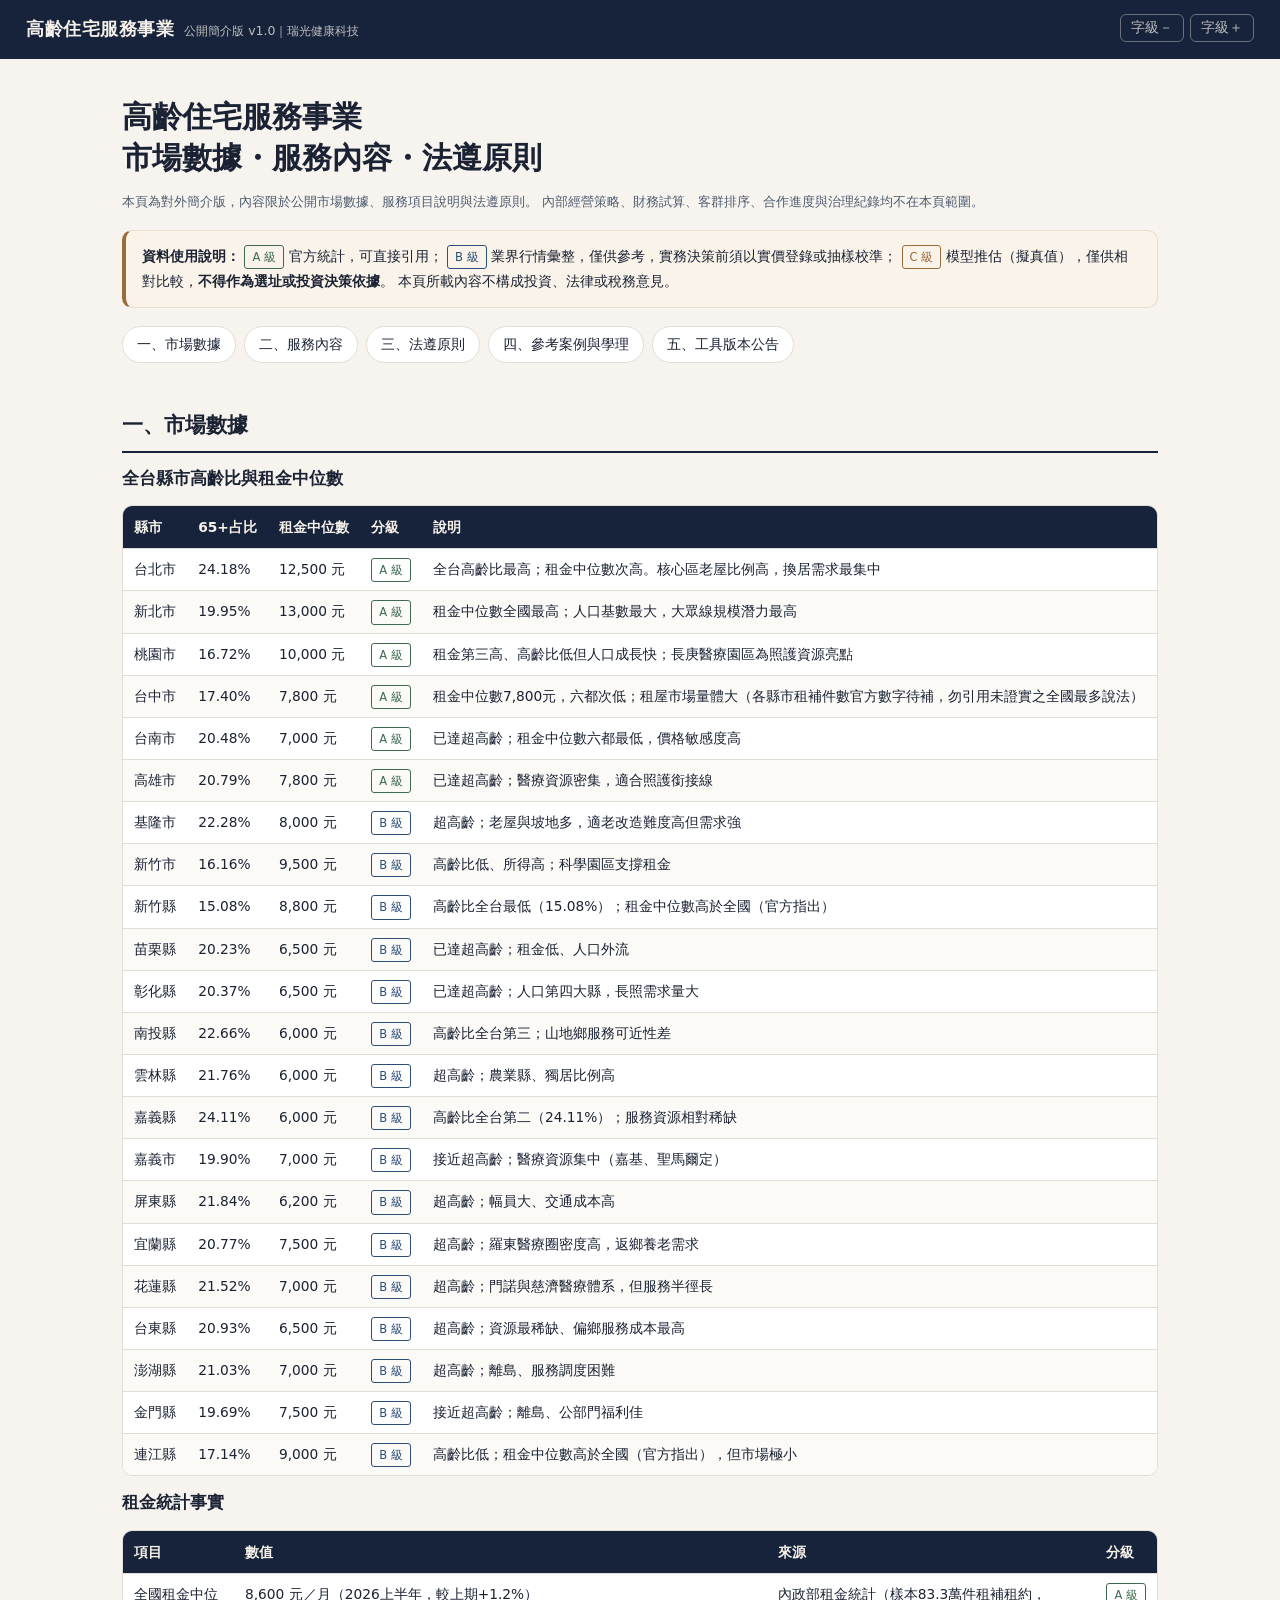
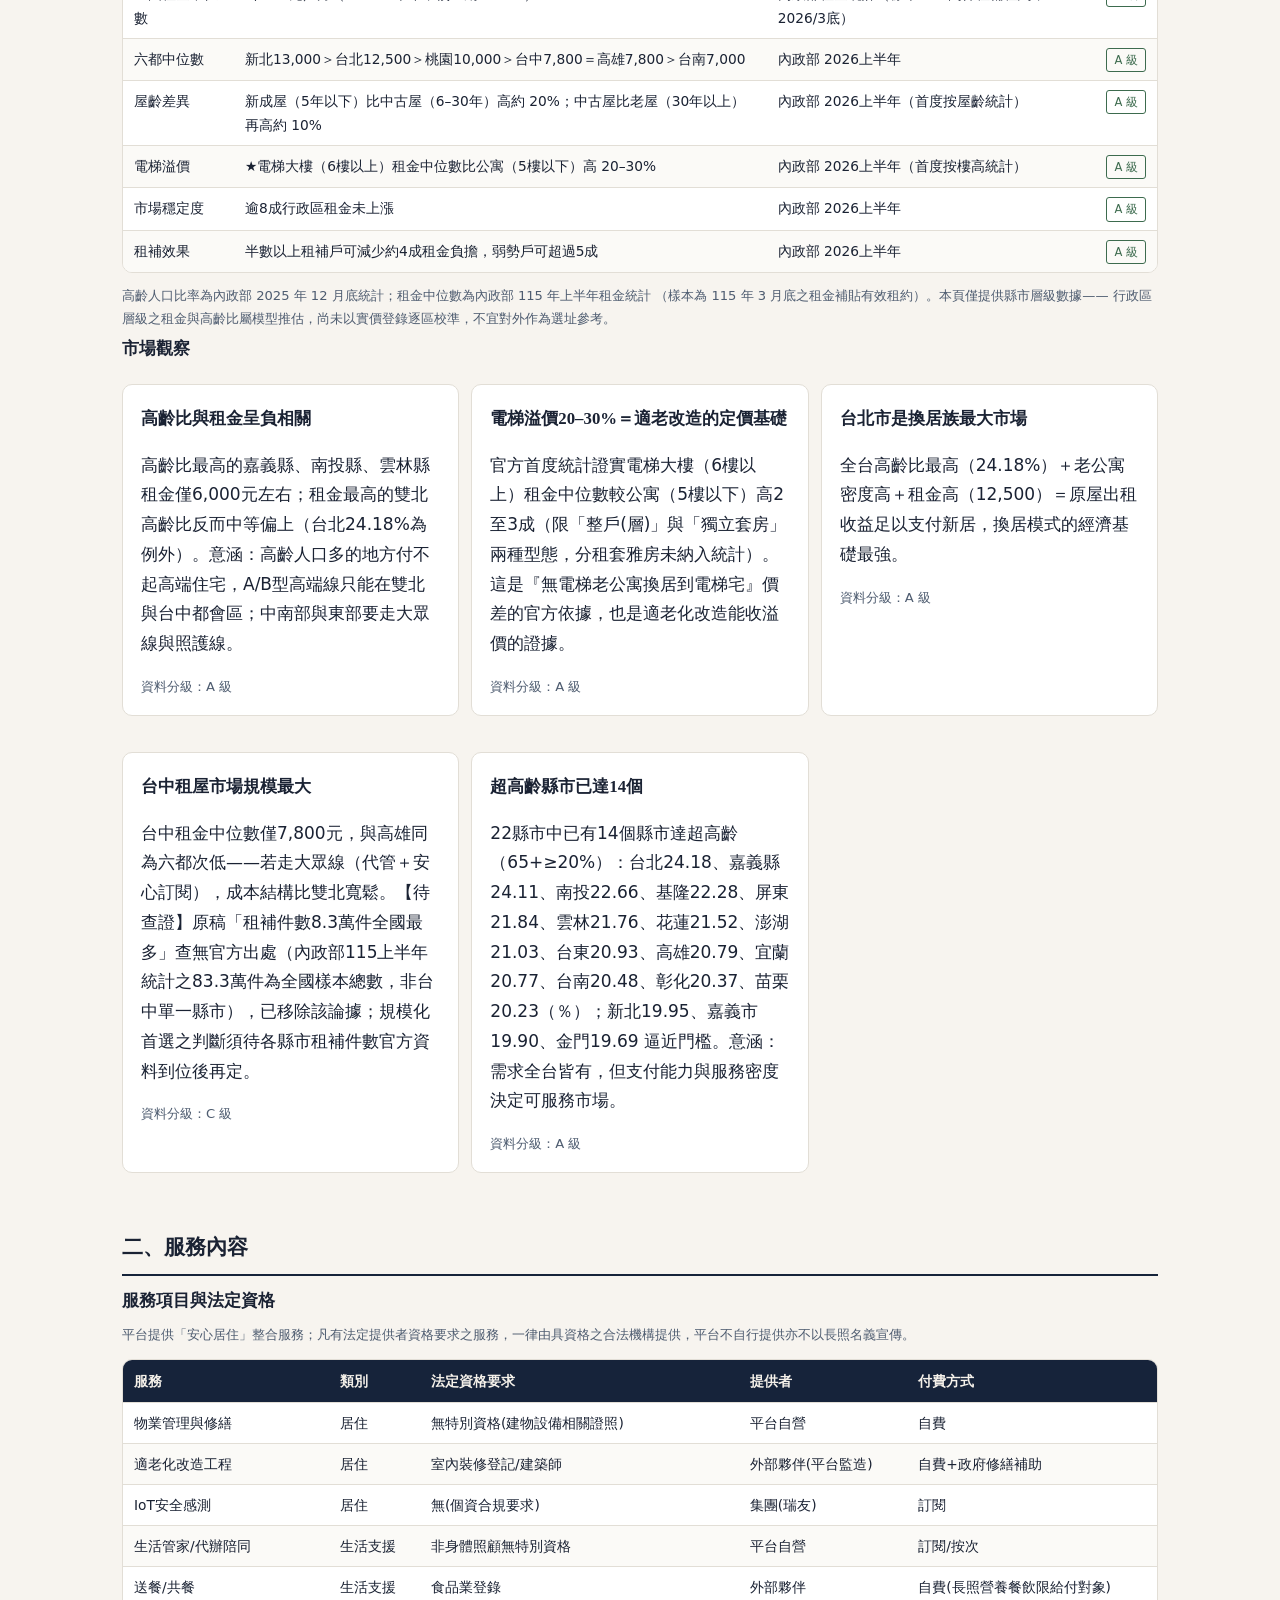
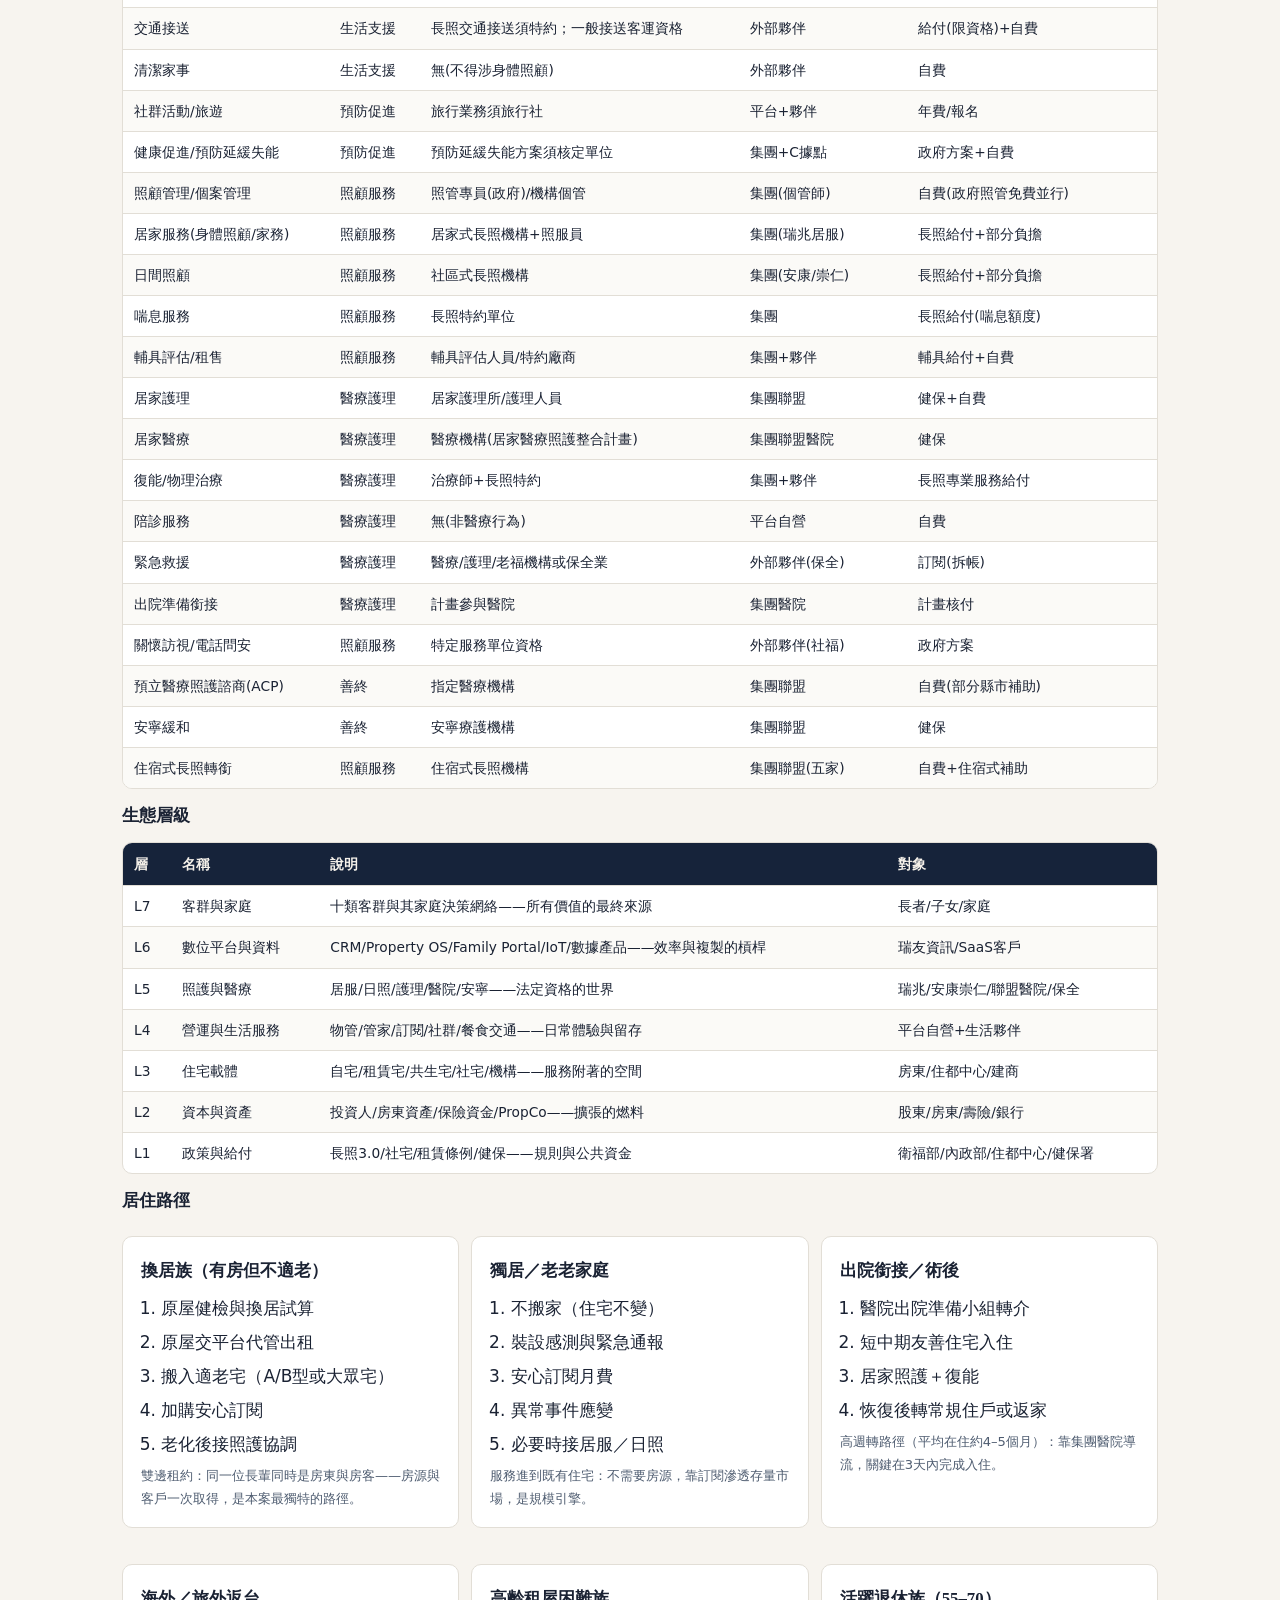
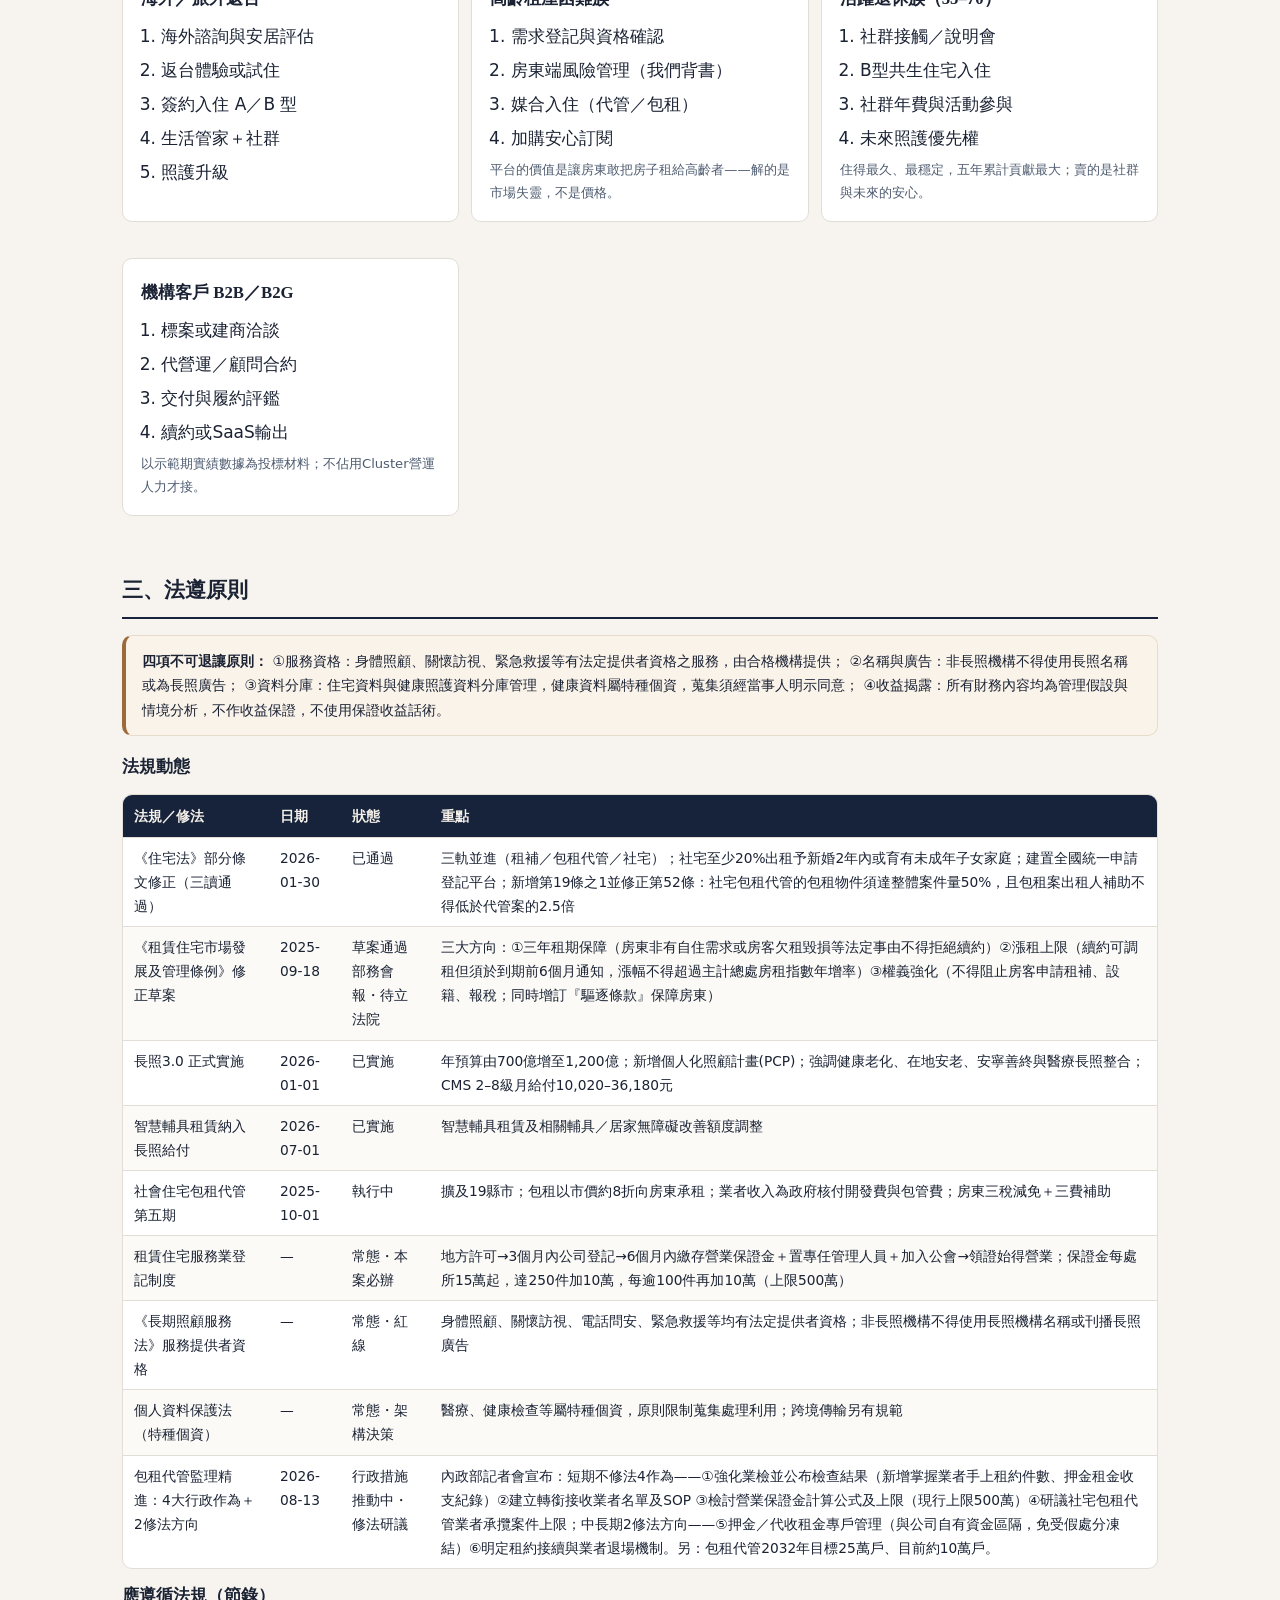
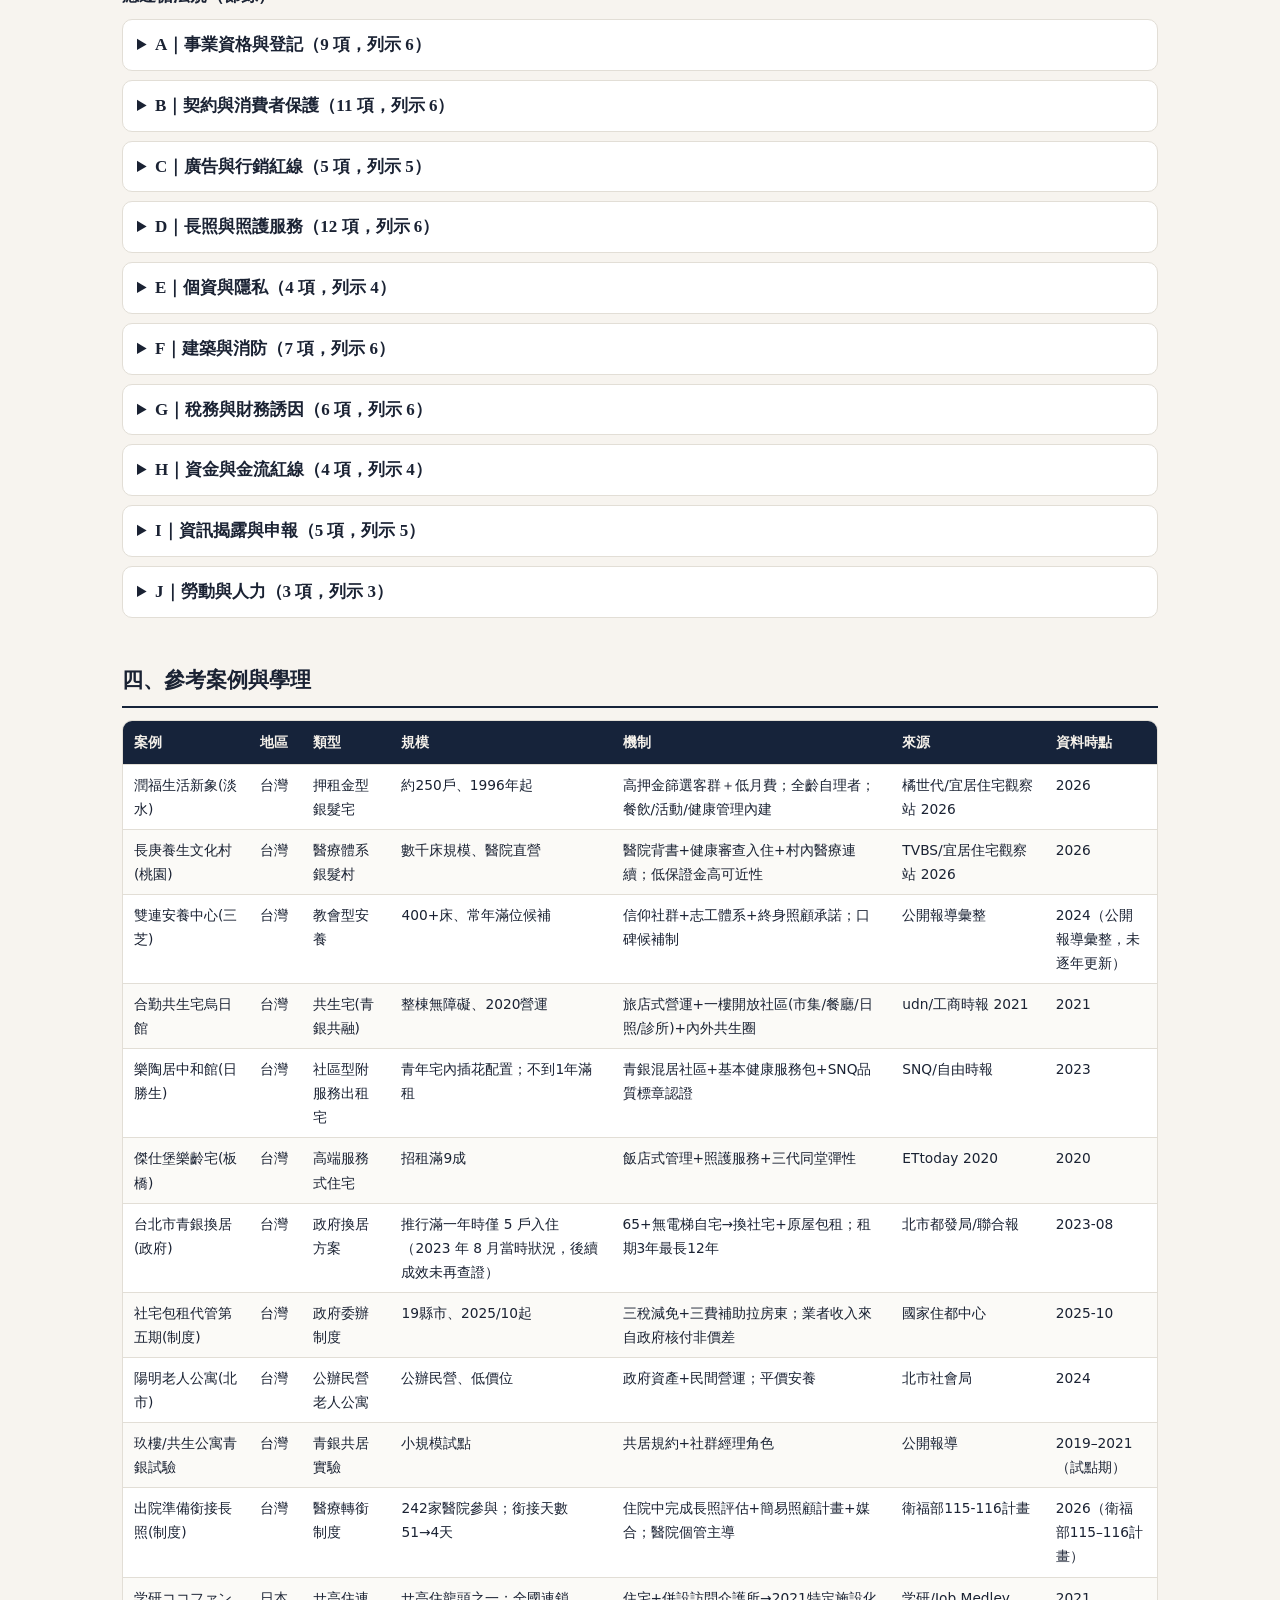
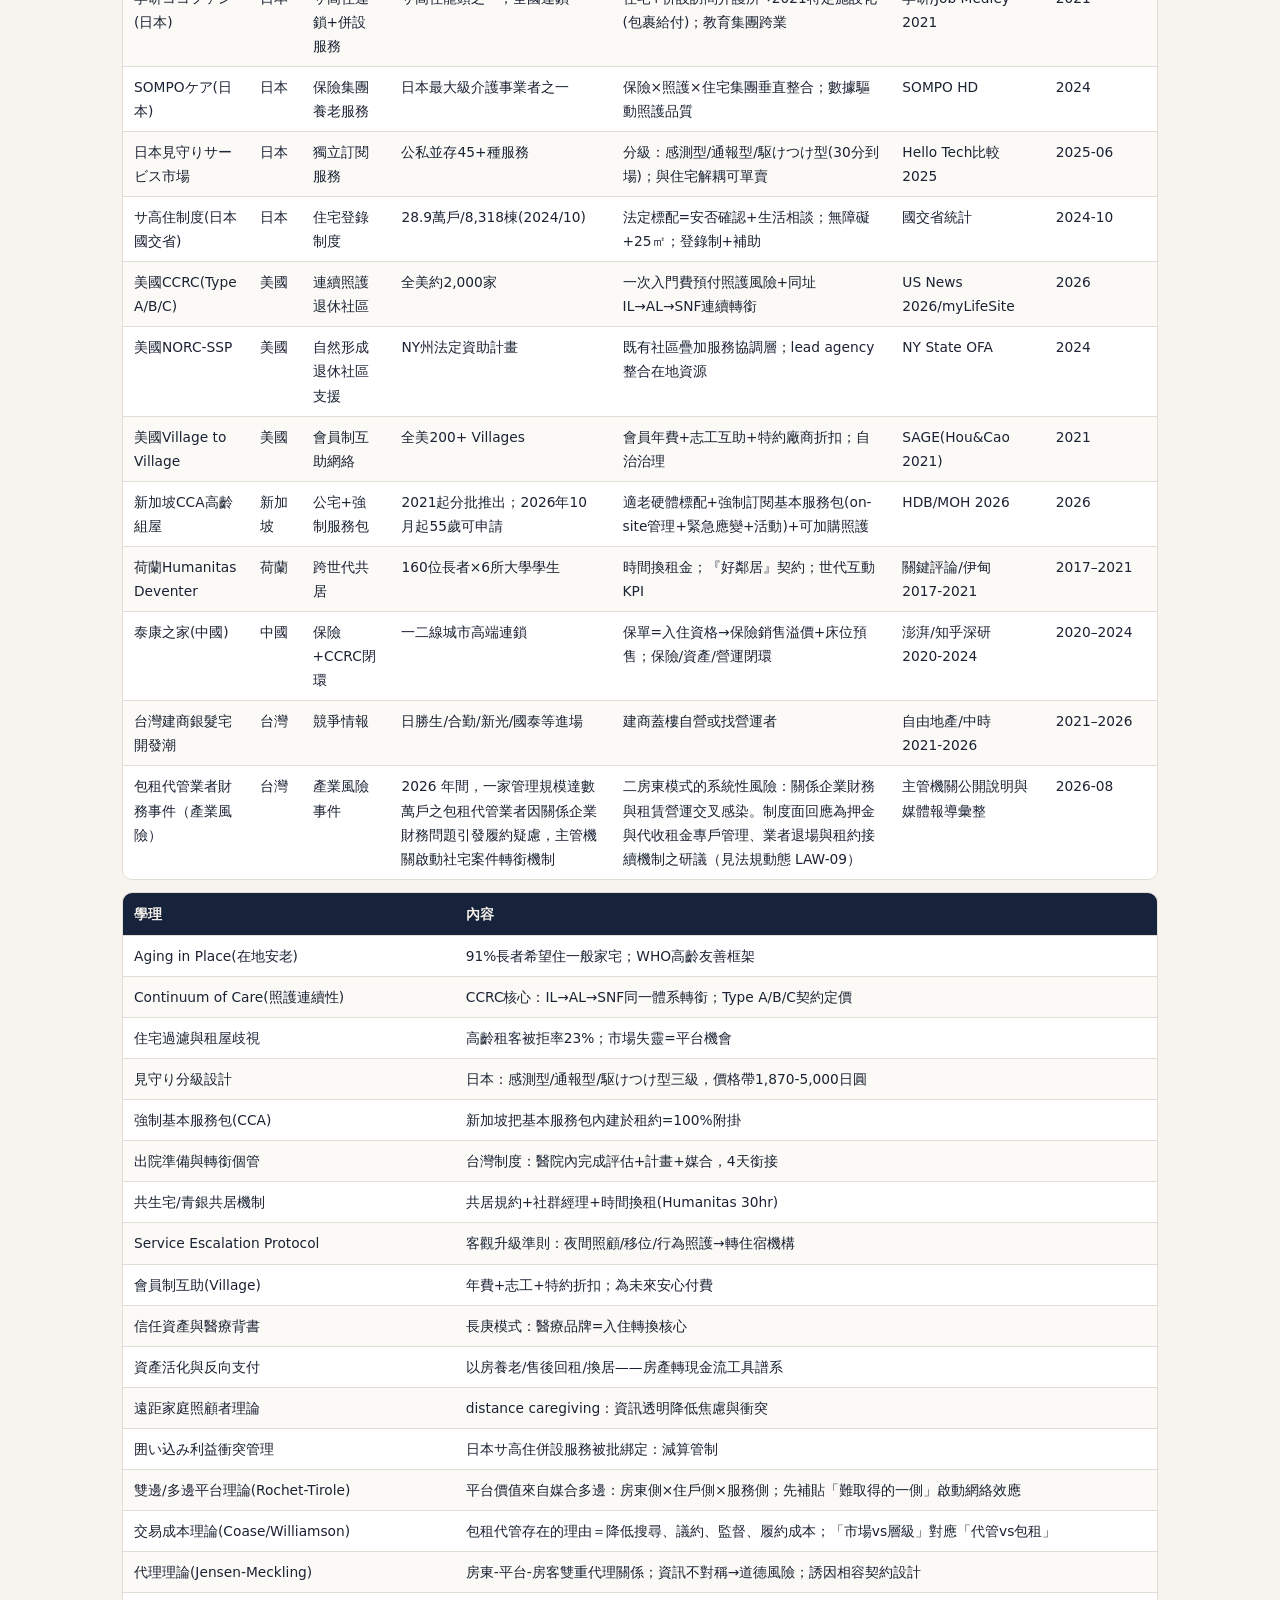
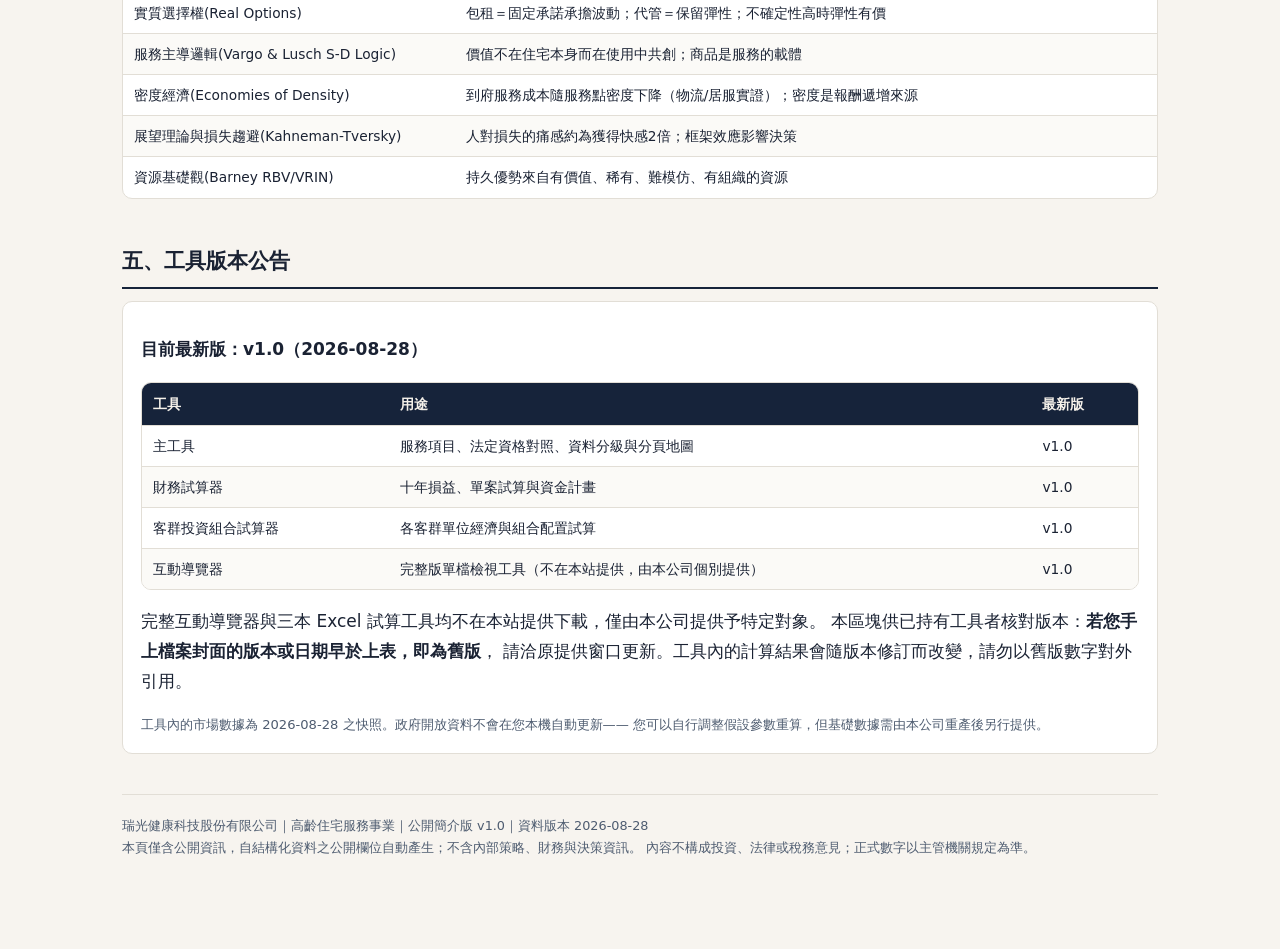
==== commit 0092bae3: "/full/ 改為登入入口；導覽器搬進 Firestore" ====
--- a/index.html
+++ b/index.html
@@ -3,16 +3,6 @@
 <meta charset="utf-8">
 <meta name="viewport" content="width=device-width,initial-scale=1">
 <meta name="robots" content="noindex,nofollow">
-<meta name="description" content="瑞光健康科技高齡住宅服務事業公開簡介：全台縣市高齡人口比率與租金中位數（標示 A／B／C 資料分級）、24 項服務與法定資格對照、法遵原則與法規動態、國內外參考案例。">
-<meta property="og:type" content="website">
-<meta property="og:locale" content="zh_TW">
-<meta property="og:site_name" content="瑞光健康科技">
-<meta property="og:title" content="高齡住宅服務事業 — 公開簡介">
-<meta property="og:description" content="市場數據・服務內容・法遵原則。所有數字標示資料分級與來源日期；內容不構成投資、法律或稅務意見。">
-<meta property="og:image" content="https://nchsieh.github.io/senior-housing-as-a-service/og.png">
-<meta property="og:image:width" content="1200">
-<meta property="og:image:height" content="630">
-<meta name="theme-color" content="#16233A">
 <title>高齡住宅服務事業 — 公開簡介 v1.0｜瑞光健康科技</title>
 <style>
 :root{--ink:#1A2233;--navy:#16233A;--slate:#4E5C70;--mut:#8492A4;--line:#E2DED6;
@@ -64,46 +54,12 @@
 color:var(--slate);font-size:.8rem}
 a:focus-visible,summary:focus-visible{outline:3px solid var(--accent);outline-offset:2px}
 @media(max-width:640px){body{font-size:16px}h1{font-size:1.5rem}main{padding:18px 14px 50px}}
-
-/* 尊重系統「減少動態」設定：前庭敏感者（高齡族群比例偏高）看轉場會不適 */
-@media (prefers-reduced-motion: reduce){
-  *,*::before,*::after{animation-duration:.01ms!important;animation-iteration-count:1!important;
-  transition-duration:.01ms!important;scroll-behavior:auto!important}
-}
-
-/* 列印／轉 PDF：這頁會被印出來給房東與公部門窗口看 */
-@media print{
-  header{position:static;background:#fff!important;color:#000!important;
-         border-bottom:2px solid #000;padding:0 0 8px}
-  body{background:#fff;font-size:11pt;line-height:1.5}
-  main{max-width:none;padding:0}
-  .acc{border:none;padding:0}
-  .acc>summary{list-style:none;font-size:1rem;margin-top:10px}
-  details{display:block}                 /* 摺疊區塊一律展開，不能印出空白 */
-  .sx{overflow:visible;border:1px solid #999}
-  table{font-size:9.5pt}
-  th{background:#EEE!important;color:#000!important;
-     -webkit-print-color-adjust:exact;print-color-adjust:exact}
-  thead{display:table-header-group}      /* 跨頁時表頭重複 */
-  tr,.card{page-break-inside:avoid;break-inside:avoid}
-  h2{page-break-after:avoid;break-after:avoid}
-  .warn{border:1px solid #999;background:#fff!important}
-  a[href^="http"]::after{content:" (" attr(href) ")";font-size:8pt;color:#555}
-  .toplink{display:none}
-}
-
-.skiplink{position:absolute;left:-9999px;top:0;background:var(--navy);color:#fff;
-  padding:10px 16px;z-index:100;border-radius:0 0 6px 0}
-.skiplink:focus{left:0}
-.toplink{display:block;text-align:right;margin:24px 0 0;font-size:.85rem}
-.toplink a{color:var(--accent)}
 </style></head><body>
-<a class="skiplink" href="#main">跳至主要內容</a>
 <header><b>高齡住宅服務事業</b><span>公開簡介版 v1.0｜瑞光健康科技</span>
 <span class="fsctl" aria-label="字級調整">
 <button type="button" data-fs="-" aria-label="縮小字級">字級－</button>
 <button type="button" data-fs="+" aria-label="放大字級">字級＋</button></span></header>
-<main id="main" tabindex="-1">
+<main>
 <h1>高齡住宅服務事業<br>市場數據・服務內容・法遵原則</h1>
 <p class="note">本頁為對外簡介版，內容限於公開市場數據、服務項目說明與法遵原則。
 內部經營策略、財務試算、客群排序、合作進度與治理紀錄均不在本頁範圍。</p>
@@ -121,9 +77,9 @@
 
 <h2 id="s1">一、市場數據</h2>
 <h3>全台縣市高齡比與租金中位數</h3>
-<div class="sx"><table><thead><tr><th scope="col">縣市</th><th scope="col">65+占比</th><th scope="col">租金中位數</th><th scope="col">分級</th><th scope="col">說明</th></tr></thead><tbody><tr><td>台北市</td><td>24.18%</td><td>12,500 元</td><td><span class="chip cA">A 級</span></td><td>全台高齡比最高；租金中位數次高。核心區老屋比例高，換居需求最集中</td></tr><tr><td>新北市</td><td>19.95%</td><td>13,000 元</td><td><span class="chip cA">A 級</span></td><td>租金中位數全國最高；人口基數最大，大眾線規模潛力最高</td></tr><tr><td>桃園市</td><td>16.72%</td><td>10,000 元</td><td><span class="chip cA">A 級</span></td><td>租金第三高、高齡比低但人口成長快；長庚醫療園區為照護資源亮點</td></tr><tr><td>台中市</td><td>17.40%</td><td>7,800 元</td><td><span class="chip cA">A 級</span></td><td>租金中位數7,800元，六都次低；租屋市場量體大（各縣市租補件數官方數字待補，勿引用未證實之全國最多說法）</td></tr><tr><td>台南市</td><td>20.48%</td><td>7,000 元</td><td><span class="chip cA">A 級</span></td><td>已達超高齡；租金中位數六都最低，價格敏感度高</td></tr><tr><td>高雄市</td><td>20.79%</td><td>7,800 元</td><td><span class="chip cA">A 級</span></td><td>已達超高齡；醫療資源密集，適合照護銜接線</td></tr><tr><td>基隆市</td><td>22.28%</td><td>8,000 元</td><td><span class="chip cB">B 級</span></td><td>超高齡；老屋與坡地多，適老改造難度高但需求強</td></tr><tr><td>新竹市</td><td>16.16%</td><td>9,500 元</td><td><span class="chip cB">B 級</span></td><td>高齡比低、所得高；科學園區支撐租金</td></tr><tr><td>新竹縣</td><td>15.08%</td><td>8,800 元</td><td><span class="chip cB">B 級</span></td><td>高齡比全台最低（15.08%）；租金中位數高於全國（官方指出）</td></tr><tr><td>苗栗縣</td><td>20.23%</td><td>6,500 元</td><td><span class="chip cB">B 級</span></td><td>已達超高齡；租金低、人口外流</td></tr><tr><td>彰化縣</td><td>20.37%</td><td>6,500 元</td><td><span class="chip cB">B 級</span></td><td>已達超高齡；人口第四大縣，長照需求量大</td></tr><tr><td>南投縣</td><td>22.66%</td><td>6,000 元</td><td><span class="chip cB">B 級</span></td><td>高齡比全台第三；山地鄉服務可近性差</td></tr><tr><td>雲林縣</td><td>21.76%</td><td>6,000 元</td><td><span class="chip cB">B 級</span></td><td>超高齡；農業縣、獨居比例高</td></tr><tr><td>嘉義縣</td><td>24.11%</td><td>6,000 元</td><td><span class="chip cB">B 級</span></td><td>高齡比全台第二（24.11%）；服務資源相對稀缺</td></tr><tr><td>嘉義市</td><td>19.90%</td><td>7,000 元</td><td><span class="chip cB">B 級</span></td><td>接近超高齡；醫療資源集中（嘉基、聖馬爾定）</td></tr><tr><td>屏東縣</td><td>21.84%</td><td>6,200 元</td><td><span class="chip cB">B 級</span></td><td>超高齡；幅員大、交通成本高</td></tr><tr><td>宜蘭縣</td><td>20.77%</td><td>7,500 元</td><td><span class="chip cB">B 級</span></td><td>超高齡；羅東醫療圈密度高，返鄉養老需求</td></tr><tr><td>花蓮縣</td><td>21.52%</td><td>7,000 元</td><td><span class="chip cB">B 級</span></td><td>超高齡；門諾與慈濟醫療體系，但服務半徑長</td></tr><tr><td>台東縣</td><td>20.93%</td><td>6,500 元</td><td><span class="chip cB">B 級</span></td><td>超高齡；資源最稀缺、偏鄉服務成本最高</td></tr><tr><td>澎湖縣</td><td>21.03%</td><td>7,000 元</td><td><span class="chip cB">B 級</span></td><td>超高齡；離島、服務調度困難</td></tr><tr><td>金門縣</td><td>19.69%</td><td>7,500 元</td><td><span class="chip cB">B 級</span></td><td>接近超高齡；離島、公部門福利佳</td></tr><tr><td>連江縣</td><td>17.14%</td><td>9,000 元</td><td><span class="chip cB">B 級</span></td><td>高齡比低；租金中位數高於全國（官方指出），但市場極小</td></tr></tbody></table></div>
+<div class="sx"><table><thead><tr><th>縣市</th><th>65+占比</th><th>租金中位數</th><th>分級</th><th>說明</th></tr></thead><tbody><tr><td>台北市</td><td>24.18%</td><td>12,500 元</td><td><span class="chip cA">A 級</span></td><td>全台高齡比最高；租金中位數次高。核心區老屋比例高，換居需求最集中</td></tr><tr><td>新北市</td><td>19.95%</td><td>13,000 元</td><td><span class="chip cA">A 級</span></td><td>租金中位數全國最高；人口基數最大，大眾線規模潛力最高</td></tr><tr><td>桃園市</td><td>16.72%</td><td>10,000 元</td><td><span class="chip cA">A 級</span></td><td>租金第三高、高齡比低但人口成長快；長庚醫療園區為照護資源亮點</td></tr><tr><td>台中市</td><td>17.40%</td><td>7,800 元</td><td><span class="chip cA">A 級</span></td><td>租金中位數7,800元，六都次低；租屋市場量體大（各縣市租補件數官方數字待補，勿引用未證實之全國最多說法）</td></tr><tr><td>台南市</td><td>20.48%</td><td>7,000 元</td><td><span class="chip cA">A 級</span></td><td>已達超高齡；租金中位數六都最低，價格敏感度高</td></tr><tr><td>高雄市</td><td>20.79%</td><td>7,800 元</td><td><span class="chip cA">A 級</span></td><td>已達超高齡；醫療資源密集，適合照護銜接線</td></tr><tr><td>基隆市</td><td>22.28%</td><td>8,000 元</td><td><span class="chip cB">B 級</span></td><td>超高齡；老屋與坡地多，適老改造難度高但需求強</td></tr><tr><td>新竹市</td><td>16.16%</td><td>9,500 元</td><td><span class="chip cB">B 級</span></td><td>高齡比低、所得高；科學園區支撐租金</td></tr><tr><td>新竹縣</td><td>15.08%</td><td>8,800 元</td><td><span class="chip cB">B 級</span></td><td>高齡比全台最低（15.08%）；租金中位數高於全國（官方指出）</td></tr><tr><td>苗栗縣</td><td>20.23%</td><td>6,500 元</td><td><span class="chip cB">B 級</span></td><td>已達超高齡；租金低、人口外流</td></tr><tr><td>彰化縣</td><td>20.37%</td><td>6,500 元</td><td><span class="chip cB">B 級</span></td><td>已達超高齡；人口第四大縣，長照需求量大</td></tr><tr><td>南投縣</td><td>22.66%</td><td>6,000 元</td><td><span class="chip cB">B 級</span></td><td>高齡比全台第三；山地鄉服務可近性差</td></tr><tr><td>雲林縣</td><td>21.76%</td><td>6,000 元</td><td><span class="chip cB">B 級</span></td><td>超高齡；農業縣、獨居比例高</td></tr><tr><td>嘉義縣</td><td>24.11%</td><td>6,000 元</td><td><span class="chip cB">B 級</span></td><td>高齡比全台第二（24.11%）；服務資源相對稀缺</td></tr><tr><td>嘉義市</td><td>19.90%</td><td>7,000 元</td><td><span class="chip cB">B 級</span></td><td>接近超高齡；醫療資源集中（嘉基、聖馬爾定）</td></tr><tr><td>屏東縣</td><td>21.84%</td><td>6,200 元</td><td><span class="chip cB">B 級</span></td><td>超高齡；幅員大、交通成本高</td></tr><tr><td>宜蘭縣</td><td>20.77%</td><td>7,500 元</td><td><span class="chip cB">B 級</span></td><td>超高齡；羅東醫療圈密度高，返鄉養老需求</td></tr><tr><td>花蓮縣</td><td>21.52%</td><td>7,000 元</td><td><span class="chip cB">B 級</span></td><td>超高齡；門諾與慈濟醫療體系，但服務半徑長</td></tr><tr><td>台東縣</td><td>20.93%</td><td>6,500 元</td><td><span class="chip cB">B 級</span></td><td>超高齡；資源最稀缺、偏鄉服務成本最高</td></tr><tr><td>澎湖縣</td><td>21.03%</td><td>7,000 元</td><td><span class="chip cB">B 級</span></td><td>超高齡；離島、服務調度困難</td></tr><tr><td>金門縣</td><td>19.69%</td><td>7,500 元</td><td><span class="chip cB">B 級</span></td><td>接近超高齡；離島、公部門福利佳</td></tr><tr><td>連江縣</td><td>17.14%</td><td>9,000 元</td><td><span class="chip cB">B 級</span></td><td>高齡比低；租金中位數高於全國（官方指出），但市場極小</td></tr></tbody></table></div>
 <h3>租金統計事實</h3>
-<div class="sx"><table><thead><tr><th scope="col">項目</th><th scope="col">數值</th><th scope="col">來源</th><th scope="col">分級</th></tr></thead><tbody><tr><td>全國租金中位數</td><td>8,600 元／月（2026上半年，較上期+1.2%）</td><td>內政部租金統計（樣本83.3萬件租補租約，2026/3底）</td><td><span class="chip cA">A 級</span></td></tr><tr><td>六都中位數</td><td>新北13,000＞台北12,500＞桃園10,000＞台中7,800＝高雄7,800＞台南7,000</td><td>內政部 2026上半年</td><td><span class="chip cA">A 級</span></td></tr><tr><td>屋齡差異</td><td>新成屋（5年以下）比中古屋（6–30年）高約 20%；中古屋比老屋（30年以上）再高約 10%</td><td>內政部 2026上半年（首度按屋齡統計）</td><td><span class="chip cA">A 級</span></td></tr><tr><td>電梯溢價</td><td>★電梯大樓（6樓以上）租金中位數比公寓（5樓以下）高 20–30%</td><td>內政部 2026上半年（首度按樓高統計）</td><td><span class="chip cA">A 級</span></td></tr><tr><td>市場穩定度</td><td>逾8成行政區租金未上漲</td><td>內政部 2026上半年</td><td><span class="chip cA">A 級</span></td></tr><tr><td>租補效果</td><td>半數以上租補戶可減少約4成租金負擔，弱勢戶可超過5成</td><td>內政部 2026上半年</td><td><span class="chip cA">A 級</span></td></tr></tbody></table></div>
+<div class="sx"><table><thead><tr><th>項目</th><th>數值</th><th>來源</th><th>分級</th></tr></thead><tbody><tr><td>全國租金中位數</td><td>8,600 元／月（2026上半年，較上期+1.2%）</td><td>內政部租金統計（樣本83.3萬件租補租約，2026/3底）</td><td><span class="chip cA">A 級</span></td></tr><tr><td>六都中位數</td><td>新北13,000＞台北12,500＞桃園10,000＞台中7,800＝高雄7,800＞台南7,000</td><td>內政部 2026上半年</td><td><span class="chip cA">A 級</span></td></tr><tr><td>屋齡差異</td><td>新成屋（5年以下）比中古屋（6–30年）高約 20%；中古屋比老屋（30年以上）再高約 10%</td><td>內政部 2026上半年（首度按屋齡統計）</td><td><span class="chip cA">A 級</span></td></tr><tr><td>電梯溢價</td><td>★電梯大樓（6樓以上）租金中位數比公寓（5樓以下）高 20–30%</td><td>內政部 2026上半年（首度按樓高統計）</td><td><span class="chip cA">A 級</span></td></tr><tr><td>市場穩定度</td><td>逾8成行政區租金未上漲</td><td>內政部 2026上半年</td><td><span class="chip cA">A 級</span></td></tr><tr><td>租補效果</td><td>半數以上租補戶可減少約4成租金負擔，弱勢戶可超過5成</td><td>內政部 2026上半年</td><td><span class="chip cA">A 級</span></td></tr></tbody></table></div>
 <p class="note">高齡人口比率為內政部 2025 年 12 月底統計；租金中位數為內政部 115 年上半年租金統計
 （樣本為 115 年 3 月底之租金補貼有效租約）。本頁僅提供縣市層級數據——
 行政區層級之租金與高齡比屬模型推估，尚未以實價登錄逐區校準，不宜對外作為選址參考。</p>
@@ -133,9 +89,9 @@
 <h2 id="s2">二、服務內容</h2>
 <h3>服務項目與法定資格</h3>
 <p class="note">平台提供「安心居住」整合服務；凡有法定提供者資格要求之服務，一律由具資格之合法機構提供，平台不自行提供亦不以長照名義宣傳。</p>
-<div class="sx"><table><thead><tr><th scope="col">服務</th><th scope="col">類別</th><th scope="col">法定資格要求</th><th scope="col">提供者</th><th scope="col">付費方式</th></tr></thead><tbody><tr><td>物業管理與修繕</td><td>居住</td><td>無特別資格(建物設備相關證照)</td><td>平台自營</td><td>自費</td></tr><tr><td>適老化改造工程</td><td>居住</td><td>室內裝修登記/建築師</td><td>外部夥伴(平台監造)</td><td>自費+政府修繕補助</td></tr><tr><td>IoT安全感測</td><td>居住</td><td>無(個資合規要求)</td><td>集團(瑞友)</td><td>訂閱</td></tr><tr><td>生活管家/代辦陪同</td><td>生活支援</td><td>非身體照顧無特別資格</td><td>平台自營</td><td>訂閱/按次</td></tr><tr><td>送餐/共餐</td><td>生活支援</td><td>食品業登錄</td><td>外部夥伴</td><td>自費(長照營養餐飲限給付對象)</td></tr><tr><td>交通接送</td><td>生活支援</td><td>長照交通接送須特約；一般接送客運資格</td><td>外部夥伴</td><td>給付(限資格)+自費</td></tr><tr><td>清潔家事</td><td>生活支援</td><td>無(不得涉身體照顧)</td><td>外部夥伴</td><td>自費</td></tr><tr><td>社群活動/旅遊</td><td>預防促進</td><td>旅行業務須旅行社</td><td>平台+夥伴</td><td>年費/報名</td></tr><tr><td>健康促進/預防延緩失能</td><td>預防促進</td><td>預防延緩失能方案須核定單位</td><td>集團+C據點</td><td>政府方案+自費</td></tr><tr><td>照顧管理/個案管理</td><td>照顧服務</td><td>照管專員(政府)/機構個管</td><td>集團(個管師)</td><td>自費(政府照管免費並行)</td></tr><tr><td>居家服務(身體照顧/家務)</td><td>照顧服務</td><td>居家式長照機構+照服員</td><td>集團(瑞兆居服)</td><td>長照給付+部分負擔</td></tr><tr><td>日間照顧</td><td>照顧服務</td><td>社區式長照機構</td><td>集團(安康/崇仁)</td><td>長照給付+部分負擔</td></tr><tr><td>喘息服務</td><td>照顧服務</td><td>長照特約單位</td><td>集團</td><td>長照給付(喘息額度)</td></tr><tr><td>輔具評估/租售</td><td>照顧服務</td><td>輔具評估人員/特約廠商</td><td>集團+夥伴</td><td>輔具給付+自費</td></tr><tr><td>居家護理</td><td>醫療護理</td><td>居家護理所/護理人員</td><td>集團聯盟</td><td>健保+自費</td></tr><tr><td>居家醫療</td><td>醫療護理</td><td>醫療機構(居家醫療照護整合計畫)</td><td>集團聯盟醫院</td><td>健保</td></tr><tr><td>復能/物理治療</td><td>醫療護理</td><td>治療師+長照特約</td><td>集團+夥伴</td><td>長照專業服務給付</td></tr><tr><td>陪診服務</td><td>醫療護理</td><td>無(非醫療行為)</td><td>平台自營</td><td>自費</td></tr><tr><td>緊急救援</td><td>醫療護理</td><td>醫療/護理/老福機構或保全業</td><td>外部夥伴(保全)</td><td>訂閱(拆帳)</td></tr><tr><td>出院準備銜接</td><td>醫療護理</td><td>計畫參與醫院</td><td>集團醫院</td><td>計畫核付</td></tr><tr><td>關懷訪視/電話問安</td><td>照顧服務</td><td>特定服務單位資格</td><td>外部夥伴(社福)</td><td>政府方案</td></tr><tr><td>預立醫療照護諮商(ACP)</td><td>善終</td><td>指定醫療機構</td><td>集團聯盟</td><td>自費(部分縣市補助)</td></tr><tr><td>安寧緩和</td><td>善終</td><td>安寧療護機構</td><td>集團聯盟</td><td>健保</td></tr><tr><td>住宿式長照轉銜</td><td>照顧服務</td><td>住宿式長照機構</td><td>集團聯盟(五家)</td><td>自費+住宿式補助</td></tr></tbody></table></div>
+<div class="sx"><table><thead><tr><th>服務</th><th>類別</th><th>法定資格要求</th><th>提供者</th><th>付費方式</th></tr></thead><tbody><tr><td>物業管理與修繕</td><td>居住</td><td>無特別資格(建物設備相關證照)</td><td>平台自營</td><td>自費</td></tr><tr><td>適老化改造工程</td><td>居住</td><td>室內裝修登記/建築師</td><td>外部夥伴(平台監造)</td><td>自費+政府修繕補助</td></tr><tr><td>IoT安全感測</td><td>居住</td><td>無(個資合規要求)</td><td>集團(瑞友)</td><td>訂閱</td></tr><tr><td>生活管家/代辦陪同</td><td>生活支援</td><td>非身體照顧無特別資格</td><td>平台自營</td><td>訂閱/按次</td></tr><tr><td>送餐/共餐</td><td>生活支援</td><td>食品業登錄</td><td>外部夥伴</td><td>自費(長照營養餐飲限給付對象)</td></tr><tr><td>交通接送</td><td>生活支援</td><td>長照交通接送須特約；一般接送客運資格</td><td>外部夥伴</td><td>給付(限資格)+自費</td></tr><tr><td>清潔家事</td><td>生活支援</td><td>無(不得涉身體照顧)</td><td>外部夥伴</td><td>自費</td></tr><tr><td>社群活動/旅遊</td><td>預防促進</td><td>旅行業務須旅行社</td><td>平台+夥伴</td><td>年費/報名</td></tr><tr><td>健康促進/預防延緩失能</td><td>預防促進</td><td>預防延緩失能方案須核定單位</td><td>集團+C據點</td><td>政府方案+自費</td></tr><tr><td>照顧管理/個案管理</td><td>照顧服務</td><td>照管專員(政府)/機構個管</td><td>集團(個管師)</td><td>自費(政府照管免費並行)</td></tr><tr><td>居家服務(身體照顧/家務)</td><td>照顧服務</td><td>居家式長照機構+照服員</td><td>集團(瑞兆居服)</td><td>長照給付+部分負擔</td></tr><tr><td>日間照顧</td><td>照顧服務</td><td>社區式長照機構</td><td>集團(安康/崇仁)</td><td>長照給付+部分負擔</td></tr><tr><td>喘息服務</td><td>照顧服務</td><td>長照特約單位</td><td>集團</td><td>長照給付(喘息額度)</td></tr><tr><td>輔具評估/租售</td><td>照顧服務</td><td>輔具評估人員/特約廠商</td><td>集團+夥伴</td><td>輔具給付+自費</td></tr><tr><td>居家護理</td><td>醫療護理</td><td>居家護理所/護理人員</td><td>集團聯盟</td><td>健保+自費</td></tr><tr><td>居家醫療</td><td>醫療護理</td><td>醫療機構(居家醫療照護整合計畫)</td><td>集團聯盟醫院</td><td>健保</td></tr><tr><td>復能/物理治療</td><td>醫療護理</td><td>治療師+長照特約</td><td>集團+夥伴</td><td>長照專業服務給付</td></tr><tr><td>陪診服務</td><td>醫療護理</td><td>無(非醫療行為)</td><td>平台自營</td><td>自費</td></tr><tr><td>緊急救援</td><td>醫療護理</td><td>醫療/護理/老福機構或保全業</td><td>外部夥伴(保全)</td><td>訂閱(拆帳)</td></tr><tr><td>出院準備銜接</td><td>醫療護理</td><td>計畫參與醫院</td><td>集團醫院</td><td>計畫核付</td></tr><tr><td>關懷訪視/電話問安</td><td>照顧服務</td><td>特定服務單位資格</td><td>外部夥伴(社福)</td><td>政府方案</td></tr><tr><td>預立醫療照護諮商(ACP)</td><td>善終</td><td>指定醫療機構</td><td>集團聯盟</td><td>自費(部分縣市補助)</td></tr><tr><td>安寧緩和</td><td>善終</td><td>安寧療護機構</td><td>集團聯盟</td><td>健保</td></tr><tr><td>住宿式長照轉銜</td><td>照顧服務</td><td>住宿式長照機構</td><td>集團聯盟(五家)</td><td>自費+住宿式補助</td></tr></tbody></table></div>
 <h3>生態層級</h3>
-<div class="sx"><table><thead><tr><th scope="col">層</th><th scope="col">名稱</th><th scope="col">說明</th><th scope="col">對象</th></tr></thead><tbody><tr><td>L7</td><td>客群與家庭</td><td>十類客群與其家庭決策網絡——所有價值的最終來源</td><td>長者/子女/家庭</td></tr><tr><td>L6</td><td>數位平台與資料</td><td>CRM/Property OS/Family Portal/IoT/數據產品——效率與複製的槓桿</td><td>瑞友資訊/SaaS客戶</td></tr><tr><td>L5</td><td>照護與醫療</td><td>居服/日照/護理/醫院/安寧——法定資格的世界</td><td>瑞兆/安康崇仁/聯盟醫院/保全</td></tr><tr><td>L4</td><td>營運與生活服務</td><td>物管/管家/訂閱/社群/餐食交通——日常體驗與留存</td><td>平台自營+生活夥伴</td></tr><tr><td>L3</td><td>住宅載體</td><td>自宅/租賃宅/共生宅/社宅/機構——服務附著的空間</td><td>房東/住都中心/建商</td></tr><tr><td>L2</td><td>資本與資產</td><td>投資人/房東資產/保險資金/PropCo——擴張的燃料</td><td>股東/房東/壽險/銀行</td></tr><tr><td>L1</td><td>政策與給付</td><td>長照3.0/社宅/租賃條例/健保——規則與公共資金</td><td>衛福部/內政部/住都中心/健保署</td></tr></tbody></table></div>
+<div class="sx"><table><thead><tr><th>層</th><th>名稱</th><th>說明</th><th>對象</th></tr></thead><tbody><tr><td>L7</td><td>客群與家庭</td><td>十類客群與其家庭決策網絡——所有價值的最終來源</td><td>長者/子女/家庭</td></tr><tr><td>L6</td><td>數位平台與資料</td><td>CRM/Property OS/Family Portal/IoT/數據產品——效率與複製的槓桿</td><td>瑞友資訊/SaaS客戶</td></tr><tr><td>L5</td><td>照護與醫療</td><td>居服/日照/護理/醫院/安寧——法定資格的世界</td><td>瑞兆/安康崇仁/聯盟醫院/保全</td></tr><tr><td>L4</td><td>營運與生活服務</td><td>物管/管家/訂閱/社群/餐食交通——日常體驗與留存</td><td>平台自營+生活夥伴</td></tr><tr><td>L3</td><td>住宅載體</td><td>自宅/租賃宅/共生宅/社宅/機構——服務附著的空間</td><td>房東/住都中心/建商</td></tr><tr><td>L2</td><td>資本與資產</td><td>投資人/房東資產/保險資金/PropCo——擴張的燃料</td><td>股東/房東/壽險/銀行</td></tr><tr><td>L1</td><td>政策與給付</td><td>長照3.0/社宅/租賃條例/健保——規則與公共資金</td><td>衛福部/內政部/住都中心/健保署</td></tr></tbody></table></div>
 <h3>居住路徑</h3>
 <div class="grid"><div class="card"><h3>換居族（有房但不適老）</h3><ol><li>原屋健檢與換居試算</li><li>原屋交平台代管出租</li><li>搬入適老宅（A/B型或大眾宅）</li><li>加購安心訂閱</li><li>老化後接照護協調</li></ol><p class="note">雙邊租約：同一位長輩同時是房東與房客——房源與客戶一次取得，是本案最獨特的路徑。</p></div><div class="card"><h3>獨居／老老家庭</h3><ol><li>不搬家（住宅不變）</li><li>裝設感測與緊急通報</li><li>安心訂閱月費</li><li>異常事件應變</li><li>必要時接居服／日照</li></ol><p class="note">服務進到既有住宅：不需要房源，靠訂閱滲透存量市場，是規模引擎。</p></div><div class="card"><h3>出院銜接／術後</h3><ol><li>醫院出院準備小組轉介</li><li>短中期友善住宅入住</li><li>居家照護＋復能</li><li>恢復後轉常規住戶或返家</li></ol><p class="note">高週轉路徑（平均在住約4–5個月）：靠集團醫院導流，關鍵在3天內完成入住。</p></div><div class="card"><h3>海外／旅外返台</h3><ol><li>海外諮詢與安居評估</li><li>返台體驗或試住</li><li>簽約入住 A／B 型</li><li>生活管家＋社群</li><li>照護升級</li></ol><p class="note"></p></div><div class="card"><h3>高齡租屋困難族</h3><ol><li>需求登記與資格確認</li><li>房東端風險管理（我們背書）</li><li>媒合入住（代管／包租）</li><li>加購安心訂閱</li></ol><p class="note">平台的價值是讓房東敢把房子租給高齡者——解的是市場失靈，不是價格。</p></div><div class="card"><h3>活躍退休族（55–70）</h3><ol><li>社群接觸／說明會</li><li>B型共生住宅入住</li><li>社群年費與活動參與</li><li>未來照護優先權</li></ol><p class="note">住得最久、最穩定，五年累計貢獻最大；賣的是社群與未來的安心。</p></div><div class="card"><h3>機構客戶 B2B／B2G</h3><ol><li>標案或建商洽談</li><li>代營運／顧問合約</li><li>交付與履約評鑑</li><li>續約或SaaS輸出</li></ol><p class="note">以示範期實績數據為投標材料；不佔用Cluster營運人力才接。</p></div></div>
 
@@ -146,18 +102,18 @@
 ③資料分庫：住宅資料與健康照護資料分庫管理，健康資料屬特種個資，蒐集須經當事人明示同意；
 ④收益揭露：所有財務內容均為管理假設與情境分析，不作收益保證，不使用保證收益話術。</div>
 <h3>法規動態</h3>
-<div class="sx"><table><thead><tr><th scope="col">法規／修法</th><th scope="col">日期</th><th scope="col">狀態</th><th scope="col">重點</th></tr></thead><tbody><tr><td>《住宅法》部分條文修正（三讀通過）</td><td>2026-01-30</td><td>已通過</td><td>三軌並進（租補／包租代管／社宅）；社宅至少20%出租予新婚2年內或育有未成年子女家庭；建置全國統一申請登記平台；新增第19條之1並修正第52條：社宅包租代管的包租物件須達整體案件量50%，且包租案出租人補助不得低於代管案的2.5倍</td></tr><tr><td>《租賃住宅市場發展及管理條例》修正草案</td><td>2025-09-18</td><td>草案通過部務會報・待立法院</td><td>三大方向：①三年租期保障（房東非有自住需求或房客欠租毀損等法定事由不得拒絕續約）②漲租上限（續約可調租但須於到期前6個月通知，漲幅不得超過主計總處房租指數年增率）③權義強化（不得阻止房客申請租補、設籍、報稅；同時增訂『驅逐條款』保障房東）</td></tr><tr><td>長照3.0 正式實施</td><td>2026-01-01</td><td>已實施</td><td>年預算由700億增至1,200億；新增個人化照顧計畫(PCP)；強調健康老化、在地安老、安寧善終與醫療長照整合；CMS 2–8級月給付10,020–36,180元</td></tr><tr><td>智慧輔具租賃納入長照給付</td><td>2026-07-01</td><td>已實施</td><td>智慧輔具租賃及相關輔具／居家無障礙改善額度調整</td></tr><tr><td>社會住宅包租代管第五期</td><td>2025-10-01</td><td>執行中</td><td>擴及19縣市；包租以市價約8折向房東承租；業者收入為政府核付開發費與包管費；房東三稅減免＋三費補助</td></tr><tr><td>租賃住宅服務業登記制度</td><td>—</td><td>常態・本案必辦</td><td>地方許可→3個月內公司登記→6個月內繳存營業保證金＋置專任管理人員＋加入公會→領證始得營業；保證金每處所15萬起，達250件加10萬，每逾100件再加10萬（上限500萬）</td></tr><tr><td>《長期照顧服務法》服務提供者資格</td><td>—</td><td>常態・紅線</td><td>身體照顧、關懷訪視、電話問安、緊急救援等均有法定提供者資格；非長照機構不得使用長照機構名稱或刊播長照廣告</td></tr><tr><td>個人資料保護法（特種個資）</td><td>—</td><td>常態・架構決策</td><td>醫療、健康檢查等屬特種個資，原則限制蒐集處理利用；跨境傳輸另有規範</td></tr><tr><td>包租代管監理精進：4大行政作為＋2修法方向</td><td>2026-08-13</td><td>行政措施推動中・修法研議</td><td>內政部記者會宣布：短期不修法4作為——①強化業檢並公布檢查結果（新增掌握業者手上租約件數、押金租金收支紀錄）②建立轉銜接收業者名單及SOP ③檢討營業保證金計算公式及上限（現行上限500萬）④研議社宅包租代管業者承攬案件上限；中長期2修法方向——⑤押金／代收租金專戶管理（與公司自有資金區隔，免受假處分凍結）⑥明定租約接續與業者退場機制。另：包租代管2032年目標25萬戶、目前約10萬戶。</td></tr></tbody></table></div>
+<div class="sx"><table><thead><tr><th>法規／修法</th><th>日期</th><th>狀態</th><th>重點</th></tr></thead><tbody><tr><td>《住宅法》部分條文修正（三讀通過）</td><td>2026-01-30</td><td>已通過</td><td>三軌並進（租補／包租代管／社宅）；社宅至少20%出租予新婚2年內或育有未成年子女家庭；建置全國統一申請登記平台；新增第19條之1並修正第52條：社宅包租代管的包租物件須達整體案件量50%，且包租案出租人補助不得低於代管案的2.5倍</td></tr><tr><td>《租賃住宅市場發展及管理條例》修正草案</td><td>2025-09-18</td><td>草案通過部務會報・待立法院</td><td>三大方向：①三年租期保障（房東非有自住需求或房客欠租毀損等法定事由不得拒絕續約）②漲租上限（續約可調租但須於到期前6個月通知，漲幅不得超過主計總處房租指數年增率）③權義強化（不得阻止房客申請租補、設籍、報稅；同時增訂『驅逐條款』保障房東）</td></tr><tr><td>長照3.0 正式實施</td><td>2026-01-01</td><td>已實施</td><td>年預算由700億增至1,200億；新增個人化照顧計畫(PCP)；強調健康老化、在地安老、安寧善終與醫療長照整合；CMS 2–8級月給付10,020–36,180元</td></tr><tr><td>智慧輔具租賃納入長照給付</td><td>2026-07-01</td><td>已實施</td><td>智慧輔具租賃及相關輔具／居家無障礙改善額度調整</td></tr><tr><td>社會住宅包租代管第五期</td><td>2025-10-01</td><td>執行中</td><td>擴及19縣市；包租以市價約8折向房東承租；業者收入為政府核付開發費與包管費；房東三稅減免＋三費補助</td></tr><tr><td>租賃住宅服務業登記制度</td><td>—</td><td>常態・本案必辦</td><td>地方許可→3個月內公司登記→6個月內繳存營業保證金＋置專任管理人員＋加入公會→領證始得營業；保證金每處所15萬起，達250件加10萬，每逾100件再加10萬（上限500萬）</td></tr><tr><td>《長期照顧服務法》服務提供者資格</td><td>—</td><td>常態・紅線</td><td>身體照顧、關懷訪視、電話問安、緊急救援等均有法定提供者資格；非長照機構不得使用長照機構名稱或刊播長照廣告</td></tr><tr><td>個人資料保護法（特種個資）</td><td>—</td><td>常態・架構決策</td><td>醫療、健康檢查等屬特種個資，原則限制蒐集處理利用；跨境傳輸另有規範</td></tr><tr><td>包租代管監理精進：4大行政作為＋2修法方向</td><td>2026-08-13</td><td>行政措施推動中・修法研議</td><td>內政部記者會宣布：短期不修法4作為——①強化業檢並公布檢查結果（新增掌握業者手上租約件數、押金租金收支紀錄）②建立轉銜接收業者名單及SOP ③檢討營業保證金計算公式及上限（現行上限500萬）④研議社宅包租代管業者承攬案件上限；中長期2修法方向——⑤押金／代收租金專戶管理（與公司自有資金區隔，免受假處分凍結）⑥明定租約接續與業者退場機制。另：包租代管2032年目標25萬戶、目前約10萬戶。</td></tr></tbody></table></div>
 <h3>應遵循法規（節錄）</h3>
-<details class="acc"><summary>A｜事業資格與登記（9 項，列示 6）</summary><div class="sx"><table><thead><tr><th scope="col">法規</th><th scope="col">條次</th><th scope="col">主管機關</th><th scope="col">義務內容</th></tr></thead><tbody><tr><td>租賃住宅市場發展及管理條例</td><td>第19條第1項</td><td>內政部／地方政府地政局處</td><td>經營租賃住宅服務業（代管業或包租業）應先向直轄市、縣（市）主管機關申請許可，並於許可後3個月內辦妥公司登記。</td></tr><tr><td>租賃住宅市場發展及管理條例</td><td>第19條第2項</td><td>地方政府地政局處</td><td>完成公司登記後6個月內，須同時完成三件事：①繳存營業保證金 ②置租賃住宅管理人員 ③加入登記所在地同業公會，向主管機關申請登記並領得登記證後，始得營業。</td></tr><tr><td>租賃住宅市場發展及管理條例</td><td>第36條</td><td>地方政府地政局處</td><td>【紅線】非租賃住宅服務業而經營代管或包租業務者，禁止營業。領證前不得簽任何包租或代管契約、不得收取任何管理費。</td></tr><tr><td>租賃住宅市場發展及管理條例</td><td>第19條第3項、第37條第2款</td><td>地方政府地政局處</td><td>分設營業處所（第2據點以後）須另行繳存營業保證金、置專任管理人員，並領得該處所之登記證，始得營業。</td></tr><tr><td>租賃住宅市場發展及管理條例</td><td>第20條</td><td>地方政府地政局處</td><td>負責人消極資格：受破產宣告未復權、票據拒絕往來未期滿、消債清算未復權、無行為能力或受監護輔助宣告、特定財產與人身犯罪受1年以上有期徒刑宣告未滿3年、曾遭撤銷或廢止許可未滿1年者，不得充任。</td></tr><tr><td>租賃住宅市場發展及管理條例</td><td>第25條、第37條第4款、第39條第4-5款</td><td>地方政府地政局處</td><td>①須僱用具備租賃住宅管理人員資格者從事業務 ②每一營業處所至少置專任管理人員1人 ③專任管理人員不得同時受僱於2家以上服務業。</td></tr></tbody></table></div></details><details class="acc"><summary>B｜契約與消費者保護（11 項，列示 6）</summary><div class="sx"><table><thead><tr><th scope="col">法規</th><th scope="col">條次</th><th scope="col">主管機關</th><th scope="col">義務內容</th></tr></thead><tbody><tr><td>租賃住宅市場發展及管理條例</td><td>第5條第1項</td><td>內政部／消保處</td><td>租賃契約出租人與承租人間「視為具消費關係」，適用消費者保護法相關規定（含定型化契約審閱期、不得記載事項）。</td></tr><tr><td>住宅包租契約應約定及不得約定事項</td><td>內政部108.02.23訂定、108.06.01生效（共30點：應約定23點、不得約定7點）</td><td>內政部</td><td>包租業與出租人（房東）間之住宅包租契約，必須符合中央主管機關公告之應約定及不得約定事項；違反者該條款無效，未記載之應約定事項仍構成契約內容。</td></tr><tr><td>租賃住宅市場發展及管理條例</td><td>第7條第1項</td><td>內政部</td><td>【紅線】押金金額不得逾二個月租金總額。這在法律上排除了「高押租金型銀髮住宅」（業界700萬～1,500萬押金模式）在租賃住宅架構下的可行性。</td></tr><tr><td>租賃住宅市場發展及管理條例</td><td>第9條</td><td>內政部</td><td>轉租須經出租人書面同意；簽轉租契約時應向次承租人提供該同意文件，並載明與出租人之標的範圍、期間及得終止事由；簽約後30日內書面通知出租人。</td></tr><tr><td>租賃住宅市場發展及管理條例</td><td>第29條第1項、第37條第6款</td><td>地方政府</td><td>【紅線】包租業應「先」經出租人同意轉租並簽妥租賃契約書後，始得刊登廣告及執行業務。不得先把物件上架平台再回頭談房東。</td></tr><tr><td>租賃住宅市場發展及管理條例</td><td>第29條第2項、第38條第2款</td><td>地方政府</td><td>與次承租人簽約時須提供「住宅租賃標的現況確認書」及出租人同意轉租文件，並於契約載明標的範圍、租賃期間及得終止事由。</td></tr></tbody></table></div></details><details class="acc"><summary>C｜廣告與行銷紅線（5 項，列示 5）</summary><div class="sx"><table><thead><tr><th scope="col">法規</th><th scope="col">條次</th><th scope="col">主管機關</th><th scope="col">義務內容</th></tr></thead><tbody><tr><td>租賃住宅市場發展及管理條例</td><td>第13條第1項、第4項、第37條第1款</td><td>地方政府</td><td>租賃住宅廣告內容須與事實相符；廣告主為租賃住宅服務業者，應註明業者名稱。媒體經營者明知面積、屋齡、樓層別、法定用途不符者負連帶賠償責任。</td></tr><tr><td>長期照顧服務法</td><td>第29條第1項、第51條第2項</td><td>衛生福利部／地方衛生局</td><td>【紅線】非長照機構不得為長照服務之廣告。平台網站、DM、社群貼文均不得出現「本平台提供長照／照顧服務」之表述；只能寫「由集團合格機構或特約單位提供」並標明機構名稱與許可字號。</td></tr><tr><td>長期照顧服務法</td><td>第27條、第50條第3款</td><td>地方衛生局</td><td>【紅線】非長照機構不得使用長照機構之名稱。公司名稱、產品名稱、子品牌均不得含「長照」「照護中心」等易誤認之字樣。</td></tr><tr><td>長期照顧服務法</td><td>第29條第2項、第51條第1項</td><td>地方衛生局</td><td>長照機構之廣告內容以七款為限：機構名稱與應加註事項／設立日期／許可證明字號／地址電話交通、負責人姓名學歷經歷、長照人員證書字號、服務提供方式及時間、停歇復業遷移、主管機關核定之收費標準、其他公告事項。集團機構素材上架平台同受此限。</td></tr><tr><td>租賃住宅市場發展及管理條例</td><td>第33條第1項、第39條第7款</td><td>地方政府</td><td>須於營業處所明顯之處「及其網站」揭示：①登記證 ②同業公會會員證書 ③租賃住宅管理人員證書 ④代管費用收取基準及方式（包租業務不適用第4款）。</td></tr></tbody></table></div></details><details class="acc"><summary>D｜長照與照護服務（12 項，列示 6）</summary><div class="sx"><table><thead><tr><th scope="col">法規</th><th scope="col">條次</th><th scope="col">主管機關</th><th scope="col">義務內容</th></tr></thead><tbody><tr><td>長期照顧服務法</td><td>第23條、第47條之1第1項</td><td>地方衛生局</td><td>【紅線】長照機構之設立、擴充、遷移應事先申請主管機關許可；未經許可而提供長照服務者，即屬違法。</td></tr><tr><td>長期照顧服務法</td><td>第47條之1第2項、第3項</td><td>地方衛生局</td><td>未經許可設立而對服務對象有遺棄、身心虐待、歧視、傷害、違法限制人身自由或其他侵害權益情事者加重處罰；致死者再加重。</td></tr><tr><td>長期照顧服務法</td><td>第22條第1項</td><td>衛生福利部</td><td>機構住宿式服務類（及設有機構住宿式之綜合式、其他公告類）長照機構，應以「長照機構法人」設立。本案住宅層必須明確定性為『居住＋非長照生活服務』，不得落入機構住宿式。</td></tr><tr><td>長期照顧服務法</td><td>第18條第1項、第50條第1款</td><td>地方衛生局</td><td>【紅線】中央公告之長照服務特定項目（如身體照顧）應由長照人員為之。平台「生活管家／社區管家」不得執行身體照顧、翻身拍背、餵食等特定項目。</td></tr><tr><td>長期照顧服務法</td><td>第19條第1項、第2項、第54條第2項、第58條</td><td>地方衛生局</td><td>長照人員非經登錄於長照機構不得提供長照服務；長照機構不得容留非長照人員提供特定項目服務；登錄異動應於30日內報核定。</td></tr><tr><td>長期照顧服務法</td><td>第8條之1第3項、第49條第1項</td><td>地方衛生局</td><td>【紅線】長照特約單位應向使用者收取應自行負擔之比率或金額，不得減免。任何「首月免部分負擔」「訂閱送自付額」的促銷都違法。</td></tr></tbody></table></div></details><details class="acc"><summary>E｜個資與隱私（4 項，列示 4）</summary><div class="sx"><table><thead><tr><th scope="col">法規</th><th scope="col">條次</th><th scope="col">主管機關</th><th scope="col">義務內容</th></tr></thead><tbody><tr><td>個人資料保護法</td><td>第6條第1項</td><td>個人資料保護委員會</td><td>【架構紅線】病歷、醫療、基因、性生活、健康檢查、犯罪前科屬特種個資，原則不得蒐集處理利用；例外六款（法律明文規定、法定職務或義務所必要且有適當安全維護、當事人自行公開或已合法公開、公務機關或學術研究機構為統計研究且無從識別特定當事人、協助公務機關執行法定職務且有適當安全維護、當事人書面同意）。</td></tr><tr><td>長期照顧服務法</td><td>第43條第1項、第54條第1項</td><td>地方衛生局</td><td>【紅線】未經長照服務使用者書面同意，不得對其錄影、錄音或攝影，亦不得報導或記載姓名、出生年月日、住居所及其他足資辨別身分之資訊；無法表意者須經法定代理人或主要照顧之最近親屬書面同意。</td></tr><tr><td>長期照顧服務法</td><td>第43條第2項</td><td>地方衛生局</td><td>於維護使用者安全之必要範圍內得設置監看設備，不受前項限制，但應告知使用者、法定代理人或主要照顧之最近親屬。此為智慧照護感測器的合法依據，但「告知」是強制程序。</td></tr><tr><td>個人資料保護法</td><td>第8條、第9條、第27條</td><td>個人資料保護委員會</td><td>蒐集個資時應明確告知法定事項（蒐集目的、類別、利用期間地區對象方式、當事人權利、不提供之影響）；非公務機關應採行適當之安全措施防止個資被竊取竄改毀損滅失或洩漏。</td></tr></tbody></table></div></details><details class="acc"><summary>F｜建築與消防（7 項，列示 6）</summary><div class="sx"><table><thead><tr><th scope="col">法規</th><th scope="col">條次</th><th scope="col">主管機關</th><th scope="col">義務內容</th></tr></thead><tbody><tr><td>建築物使用類組及變更使用辦法</td><td>第2條附表二</td><td>內政部國土管理署／地方建管</td><td>H-2 類組含集合住宅、住宅、養護型長照機構、安養機構及其他老人福利機構；H-1 類組含長期照護型與失智照顧型長照機構、護理之家等。本案存量宅改造以「維持 H-2」為原則。</td></tr><tr><td>國土管理署函釋（建管組）</td><td>集合住宅、住宅（原H-2供特定人長期住宿場所）之認定</td><td>內政部國土管理署</td><td>【設計參數紅線】原 H-2 之集合住宅／住宅，任一住宅單位之任一樓層分間為 6 個以上使用單元（不含客廳及餐廳），或設置 10 個以上床位之居室者，認定為 H-1 類組，且屬供公眾使用建築物。→ 共生宅／分租型設計必須守住「每戶每層 ≤5 個使用單元、≤10 床」。</td></tr><tr><td>建築法／建築物使用類組及變更使用辦法</td><td>建築法第73條第4項</td><td>地方建管</td><td>變更使用類組應符合都市計畫土地使用分區管制或非都市土地使用管制之容許使用項目，並依建築物變更使用原則表辦理變更使用執照；一定規模以下者依附表得免辦。</td></tr><tr><td>建築技術規則建築設計施工編第十六章／老人住宅基本設施及設備規劃設計規範</td><td>§293～§298；規範92.12.29訂定、93.01.01施行</td><td>內政部國土管理署</td><td>老人住宅設計標準：臥室居住人數不得超過2人、樓地板面積9㎡以上；浴室及廁所以每一居住單元設置一處為原則，廁所及洗手臺使用部分淨長≥1.6m、淨寬≥1.5m；浴廁出入口高低差應為2cm以下。此即本案「適老改造 A／B 級」的設計驗收基準。</td></tr><tr><td>老人福利法</td><td>第36條、第48條</td><td>衛生福利部／地方社會局</td><td>【紅線】設立老人福利機構未依規定申請設立許可者，罰負責人並限期改善；限期改善期間不得增加收容服務對象。判準在於是否提供「生活照顧」等機構式服務——本案住宅層須嚴守『居住＋生活支援』，照顧一律由集團合格機構提供。</td></tr><tr><td>老人福利機構設立標準</td><td>設立規模限制</td><td>衛生福利部</td><td>各級政府設立、財團法人及其附設之長期照顧機構或安養機構，設立規模以200人為限；小型設立者以49人為限。若未來要走機構線，此為量體天花板。</td></tr></tbody></table></div></details><details class="acc"><summary>G｜稅務與財務誘因（6 項，列示 6）</summary><div class="sx"><table><thead><tr><th scope="col">法規</th><th scope="col">條次</th><th scope="col">主管機關</th><th scope="col">義務內容</th></tr></thead><tbody><tr><td>租賃住宅市場發展及管理條例</td><td>第17條</td><td>財政部／國稅局</td><td>【招募房東主張】個人房東將住宅委託代管業或出租予包租業轉租、契約約定供居住使用1年以上者：每屋每月租金收入 ≤6,000元免納綜所稅；6,000～20,000元部分依53%認列必要損耗及費用；超過20,000元部分依所得稅法標準。實施年限5年，屆期前半年行政院得延長一次。</td></tr><tr><td>租賃住宅市場發展及管理條例</td><td>第18條</td><td>各直轄市縣市政府／財政部備查</td><td>符合§17之租賃住宅，其地價稅及房屋稅得由地方政府適當減徵；減徵期限、範圍、基準及程序由各地方自治條例定之。→ 各縣市不同，須逐縣市查核，不可用單一數字對外承諾。</td></tr><tr><td>住宅法／公益出租人制度</td><td>公益出租人租稅優惠</td><td>內政部／地方稅捐處</td><td>公益出租人（出租給租金補貼戶）：房屋稅按自住稅率1.2%、地價稅按自用住宅用地稅率2‰、綜所稅每屋每月租金收入1.5萬元以下免稅。</td></tr><tr><td>社會住宅包租代管</td><td>房東三稅減免</td><td>國家住都中心／地方稅捐處</td><td>社宅包租代管房東：每屋每月最高1.5萬元租金所得免稅額，超過部分再扣除60%必要費用；房屋稅、地價稅比照自用住宅稅率。</td></tr><tr><td>房屋稅條例（差別稅率2.0／囤房稅2.0）</td><td>2024-07-01施行、2025-05首次開徵</td><td>財政部／地方稅捐處</td><td>【最強說服點】非自住住宅稅率由1.5%～3.6%調整為2%～4.8%，改採全國歸戶、全數累進；改按年計徵，以每年2月末日為納稅義務基準日，5/1～5/31徵收；出租且申報租賃所得者適用較低稅率（1.5%～2.4%）。空置＝重稅，釋出出租＝輕稅。</td></tr><tr><td>租賃住宅市場發展及管理條例</td><td>第34條第2項、第38條之2（112-09-01施行）</td><td>地方政府地政局處</td><td>包租業之轉租案件應於簽訂轉租契約之日起30日內申報登錄成交案件實際資訊（租賃實價登錄）。主管機關得查核，不得規避妨礙拒絕。</td></tr></tbody></table></div></details><details class="acc"><summary>H｜資金與金流紅線（4 項，列示 4）</summary><div class="sx"><table><thead><tr><th scope="col">法規</th><th scope="col">條次</th><th scope="col">主管機關</th><th scope="col">義務內容</th></tr></thead><tbody><tr><td>銀行法</td><td>第29條、第29條之1、第125條</td><td>金管會／檢調</td><td>【刑事紅線】非銀行不得經營收受存款。以借款、收受投資、使加入為股東或其他名義，向多數人或不特定人收受款項或吸收資金，而約定或給付與本金顯不相當之報酬者，以收受存款論。任何「押金／預收費用可孳息、到期返還並給付報酬」的設計都必須先經律師與會計師定性。</td></tr><tr><td>租賃住宅市場發展及管理條例</td><td>第7條、第30條第1項</td><td>地方政府</td><td>押金上限2個月租金；房東終止時須退還預收租金及全部或一部押金。→ 預收款不得挪為營運週轉，須設專戶並逐月對帳。</td></tr><tr><td>租賃住宅市場發展及管理條例</td><td>第22條、第23條、第31條</td><td>全國聯合會</td><td>【對房東的信任論述】營業保證金獨立於服務業及其受僱人之外，不因其債權債務關係而讓與、扣押、抵銷或設定負擔；被害人取得執行名義或經調處決議者，得於保證金及擔保總額內請求全國聯合會代為賠償。</td></tr><tr><td>消費者保護法</td><td>第11條之1、第17條</td><td>消保處／地方消保官</td><td>定型化契約應給予合理審閱期間；中央主管機關得公告應記載及不得記載事項，違反者該條款無效。租賃契約既視為消費關係，全部適用。</td></tr></tbody></table></div></details><details class="acc"><summary>I｜資訊揭露與申報（5 項，列示 5）</summary><div class="sx"><table><thead><tr><th scope="col">法規</th><th scope="col">條次</th><th scope="col">主管機關</th><th scope="col">義務內容</th></tr></thead><tbody><tr><td>租賃住宅市場發展及管理條例</td><td>第34條第1項、第38條第5款</td><td>地方政府</td><td>應於訂定契約之日起30日內，將受託管理、承租或轉租租賃住宅之相關資訊提供地方主管機關（112.09.01起由每季15日內改為訂約起30日內）。</td></tr><tr><td>租賃住宅市場發展及管理條例</td><td>第21條、第39條第1-3款</td><td>地方政府</td><td>許可事項變更30日內申請變更許可；登記事項變更30日內申請變更登記；所置管理人員異動30日內造具名冊報備查。</td></tr><tr><td>租賃住宅市場發展及管理條例</td><td>第35條、第37條第7款</td><td>地方政府</td><td>主管機關檢查業務時不得規避、妨礙或拒絕。</td></tr><tr><td>長期照顧服務法</td><td>第39條第1項、第53條第1項第5款</td><td>地方衛生局</td><td>不得規避、妨礙或拒絕主管機關之評鑑、輔導、監督、考核、檢查或提供相關服務資料之要求；評鑑結果應予公告。</td></tr><tr><td>長期照顧服務法</td><td>第37條、第55條</td><td>地方衛生局</td><td>長照機構應將設立許可證明、收費、服務項目及主管機關所設之陳情管道等資訊，揭示於機構內明顯處所。</td></tr></tbody></table></div></details><details class="acc"><summary>J｜勞動與人力（3 項，列示 3）</summary><div class="sx"><table><thead><tr><th scope="col">法規</th><th scope="col">條次</th><th scope="col">主管機關</th><th scope="col">義務內容</th></tr></thead><tbody><tr><td>租賃住宅市場發展及管理條例</td><td>第25條第2項、第3項</td><td>地方政府</td><td>每一營業處所至少置專任租賃住宅管理人員1人；專任者不得同時受僱於2家以上租賃住宅服務業。展店計畫必須與人員取證進度綁定。</td></tr><tr><td>長期照顧服務法</td><td>第18條第3項</td><td>衛生福利部</td><td>長照人員應接受一定積分之繼續教育及在職訓練；證明效期屆滿未更新即提供服務者受罰。</td></tr><tr><td>勞動基準法／勞工職業災害保險及保護法</td><td>勞動條件與職災保險</td><td>勞動部／地方勞工局</td><td>管家、清潔、修繕等第一線人力若採派遣或承攬，須釐清僱用關係與職災責任；到宅服務之交通時間與職災認定是高風險區。</td></tr></tbody></table></div></details>
+<details class="acc"><summary>A｜事業資格與登記（9 項，列示 6）</summary><div class="sx"><table><thead><tr><th>法規</th><th>條次</th><th>主管機關</th><th>義務內容</th></tr></thead><tbody><tr><td>租賃住宅市場發展及管理條例</td><td>第19條第1項</td><td>內政部／地方政府地政局處</td><td>經營租賃住宅服務業（代管業或包租業）應先向直轄市、縣（市）主管機關申請許可，並於許可後3個月內辦妥公司登記。</td></tr><tr><td>租賃住宅市場發展及管理條例</td><td>第19條第2項</td><td>地方政府地政局處</td><td>完成公司登記後6個月內，須同時完成三件事：①繳存營業保證金 ②置租賃住宅管理人員 ③加入登記所在地同業公會，向主管機關申請登記並領得登記證後，始得營業。</td></tr><tr><td>租賃住宅市場發展及管理條例</td><td>第36條</td><td>地方政府地政局處</td><td>【紅線】非租賃住宅服務業而經營代管或包租業務者，禁止營業。領證前不得簽任何包租或代管契約、不得收取任何管理費。</td></tr><tr><td>租賃住宅市場發展及管理條例</td><td>第19條第3項、第37條第2款</td><td>地方政府地政局處</td><td>分設營業處所（第2據點以後）須另行繳存營業保證金、置專任管理人員，並領得該處所之登記證，始得營業。</td></tr><tr><td>租賃住宅市場發展及管理條例</td><td>第20條</td><td>地方政府地政局處</td><td>負責人消極資格：受破產宣告未復權、票據拒絕往來未期滿、消債清算未復權、無行為能力或受監護輔助宣告、特定財產與人身犯罪受1年以上有期徒刑宣告未滿3年、曾遭撤銷或廢止許可未滿1年者，不得充任。</td></tr><tr><td>租賃住宅市場發展及管理條例</td><td>第25條、第37條第4款、第39條第4-5款</td><td>地方政府地政局處</td><td>①須僱用具備租賃住宅管理人員資格者從事業務 ②每一營業處所至少置專任管理人員1人 ③專任管理人員不得同時受僱於2家以上服務業。</td></tr></tbody></table></div></details><details class="acc"><summary>B｜契約與消費者保護（11 項，列示 6）</summary><div class="sx"><table><thead><tr><th>法規</th><th>條次</th><th>主管機關</th><th>義務內容</th></tr></thead><tbody><tr><td>租賃住宅市場發展及管理條例</td><td>第5條第1項</td><td>內政部／消保處</td><td>租賃契約出租人與承租人間「視為具消費關係」，適用消費者保護法相關規定（含定型化契約審閱期、不得記載事項）。</td></tr><tr><td>住宅包租契約應約定及不得約定事項</td><td>內政部108.02.23訂定、108.06.01生效（共30點：應約定23點、不得約定7點）</td><td>內政部</td><td>包租業與出租人（房東）間之住宅包租契約，必須符合中央主管機關公告之應約定及不得約定事項；違反者該條款無效，未記載之應約定事項仍構成契約內容。</td></tr><tr><td>租賃住宅市場發展及管理條例</td><td>第7條第1項</td><td>內政部</td><td>【紅線】押金金額不得逾二個月租金總額。這在法律上排除了「高押租金型銀髮住宅」（業界700萬～1,500萬押金模式）在租賃住宅架構下的可行性。</td></tr><tr><td>租賃住宅市場發展及管理條例</td><td>第9條</td><td>內政部</td><td>轉租須經出租人書面同意；簽轉租契約時應向次承租人提供該同意文件，並載明與出租人之標的範圍、期間及得終止事由；簽約後30日內書面通知出租人。</td></tr><tr><td>租賃住宅市場發展及管理條例</td><td>第29條第1項、第37條第6款</td><td>地方政府</td><td>【紅線】包租業應「先」經出租人同意轉租並簽妥租賃契約書後，始得刊登廣告及執行業務。不得先把物件上架平台再回頭談房東。</td></tr><tr><td>租賃住宅市場發展及管理條例</td><td>第29條第2項、第38條第2款</td><td>地方政府</td><td>與次承租人簽約時須提供「住宅租賃標的現況確認書」及出租人同意轉租文件，並於契約載明標的範圍、租賃期間及得終止事由。</td></tr></tbody></table></div></details><details class="acc"><summary>C｜廣告與行銷紅線（5 項，列示 5）</summary><div class="sx"><table><thead><tr><th>法規</th><th>條次</th><th>主管機關</th><th>義務內容</th></tr></thead><tbody><tr><td>租賃住宅市場發展及管理條例</td><td>第13條第1項、第4項、第37條第1款</td><td>地方政府</td><td>租賃住宅廣告內容須與事實相符；廣告主為租賃住宅服務業者，應註明業者名稱。媒體經營者明知面積、屋齡、樓層別、法定用途不符者負連帶賠償責任。</td></tr><tr><td>長期照顧服務法</td><td>第29條第1項、第51條第2項</td><td>衛生福利部／地方衛生局</td><td>【紅線】非長照機構不得為長照服務之廣告。平台網站、DM、社群貼文均不得出現「本平台提供長照／照顧服務」之表述；只能寫「由集團合格機構或特約單位提供」並標明機構名稱與許可字號。</td></tr><tr><td>長期照顧服務法</td><td>第27條、第50條第3款</td><td>地方衛生局</td><td>【紅線】非長照機構不得使用長照機構之名稱。公司名稱、產品名稱、子品牌均不得含「長照」「照護中心」等易誤認之字樣。</td></tr><tr><td>長期照顧服務法</td><td>第29條第2項、第51條第1項</td><td>地方衛生局</td><td>長照機構之廣告內容以七款為限：機構名稱與應加註事項／設立日期／許可證明字號／地址電話交通、負責人姓名學歷經歷、長照人員證書字號、服務提供方式及時間、停歇復業遷移、主管機關核定之收費標準、其他公告事項。集團機構素材上架平台同受此限。</td></tr><tr><td>租賃住宅市場發展及管理條例</td><td>第33條第1項、第39條第7款</td><td>地方政府</td><td>須於營業處所明顯之處「及其網站」揭示：①登記證 ②同業公會會員證書 ③租賃住宅管理人員證書 ④代管費用收取基準及方式（包租業務不適用第4款）。</td></tr></tbody></table></div></details><details class="acc"><summary>D｜長照與照護服務（12 項，列示 6）</summary><div class="sx"><table><thead><tr><th>法規</th><th>條次</th><th>主管機關</th><th>義務內容</th></tr></thead><tbody><tr><td>長期照顧服務法</td><td>第23條、第47條之1第1項</td><td>地方衛生局</td><td>【紅線】長照機構之設立、擴充、遷移應事先申請主管機關許可；未經許可而提供長照服務者，即屬違法。</td></tr><tr><td>長期照顧服務法</td><td>第47條之1第2項、第3項</td><td>地方衛生局</td><td>未經許可設立而對服務對象有遺棄、身心虐待、歧視、傷害、違法限制人身自由或其他侵害權益情事者加重處罰；致死者再加重。</td></tr><tr><td>長期照顧服務法</td><td>第22條第1項</td><td>衛生福利部</td><td>機構住宿式服務類（及設有機構住宿式之綜合式、其他公告類）長照機構，應以「長照機構法人」設立。本案住宅層必須明確定性為『居住＋非長照生活服務』，不得落入機構住宿式。</td></tr><tr><td>長期照顧服務法</td><td>第18條第1項、第50條第1款</td><td>地方衛生局</td><td>【紅線】中央公告之長照服務特定項目（如身體照顧）應由長照人員為之。平台「生活管家／社區管家」不得執行身體照顧、翻身拍背、餵食等特定項目。</td></tr><tr><td>長期照顧服務法</td><td>第19條第1項、第2項、第54條第2項、第58條</td><td>地方衛生局</td><td>長照人員非經登錄於長照機構不得提供長照服務；長照機構不得容留非長照人員提供特定項目服務；登錄異動應於30日內報核定。</td></tr><tr><td>長期照顧服務法</td><td>第8條之1第3項、第49條第1項</td><td>地方衛生局</td><td>【紅線】長照特約單位應向使用者收取應自行負擔之比率或金額，不得減免。任何「首月免部分負擔」「訂閱送自付額」的促銷都違法。</td></tr></tbody></table></div></details><details class="acc"><summary>E｜個資與隱私（4 項，列示 4）</summary><div class="sx"><table><thead><tr><th>法規</th><th>條次</th><th>主管機關</th><th>義務內容</th></tr></thead><tbody><tr><td>個人資料保護法</td><td>第6條第1項</td><td>個人資料保護委員會</td><td>【架構紅線】病歷、醫療、基因、性生活、健康檢查、犯罪前科屬特種個資，原則不得蒐集處理利用；例外六款（法律明文規定、法定職務或義務所必要且有適當安全維護、當事人自行公開或已合法公開、公務機關或學術研究機構為統計研究且無從識別特定當事人、協助公務機關執行法定職務且有適當安全維護、當事人書面同意）。</td></tr><tr><td>長期照顧服務法</td><td>第43條第1項、第54條第1項</td><td>地方衛生局</td><td>【紅線】未經長照服務使用者書面同意，不得對其錄影、錄音或攝影，亦不得報導或記載姓名、出生年月日、住居所及其他足資辨別身分之資訊；無法表意者須經法定代理人或主要照顧之最近親屬書面同意。</td></tr><tr><td>長期照顧服務法</td><td>第43條第2項</td><td>地方衛生局</td><td>於維護使用者安全之必要範圍內得設置監看設備，不受前項限制，但應告知使用者、法定代理人或主要照顧之最近親屬。此為智慧照護感測器的合法依據，但「告知」是強制程序。</td></tr><tr><td>個人資料保護法</td><td>第8條、第9條、第27條</td><td>個人資料保護委員會</td><td>蒐集個資時應明確告知法定事項（蒐集目的、類別、利用期間地區對象方式、當事人權利、不提供之影響）；非公務機關應採行適當之安全措施防止個資被竊取竄改毀損滅失或洩漏。</td></tr></tbody></table></div></details><details class="acc"><summary>F｜建築與消防（7 項，列示 6）</summary><div class="sx"><table><thead><tr><th>法規</th><th>條次</th><th>主管機關</th><th>義務內容</th></tr></thead><tbody><tr><td>建築物使用類組及變更使用辦法</td><td>第2條附表二</td><td>內政部國土管理署／地方建管</td><td>H-2 類組含集合住宅、住宅、養護型長照機構、安養機構及其他老人福利機構；H-1 類組含長期照護型與失智照顧型長照機構、護理之家等。本案存量宅改造以「維持 H-2」為原則。</td></tr><tr><td>國土管理署函釋（建管組）</td><td>集合住宅、住宅（原H-2供特定人長期住宿場所）之認定</td><td>內政部國土管理署</td><td>【設計參數紅線】原 H-2 之集合住宅／住宅，任一住宅單位之任一樓層分間為 6 個以上使用單元（不含客廳及餐廳），或設置 10 個以上床位之居室者，認定為 H-1 類組，且屬供公眾使用建築物。→ 共生宅／分租型設計必須守住「每戶每層 ≤5 個使用單元、≤10 床」。</td></tr><tr><td>建築法／建築物使用類組及變更使用辦法</td><td>建築法第73條第4項</td><td>地方建管</td><td>變更使用類組應符合都市計畫土地使用分區管制或非都市土地使用管制之容許使用項目，並依建築物變更使用原則表辦理變更使用執照；一定規模以下者依附表得免辦。</td></tr><tr><td>建築技術規則建築設計施工編第十六章／老人住宅基本設施及設備規劃設計規範</td><td>§293～§298；規範92.12.29訂定、93.01.01施行</td><td>內政部國土管理署</td><td>老人住宅設計標準：臥室居住人數不得超過2人、樓地板面積9㎡以上；浴室及廁所以每一居住單元設置一處為原則，廁所及洗手臺使用部分淨長≥1.6m、淨寬≥1.5m；浴廁出入口高低差應為2cm以下。此即本案「適老改造 A／B 級」的設計驗收基準。</td></tr><tr><td>老人福利法</td><td>第36條、第48條</td><td>衛生福利部／地方社會局</td><td>【紅線】設立老人福利機構未依規定申請設立許可者，罰負責人並限期改善；限期改善期間不得增加收容服務對象。判準在於是否提供「生活照顧」等機構式服務——本案住宅層須嚴守『居住＋生活支援』，照顧一律由集團合格機構提供。</td></tr><tr><td>老人福利機構設立標準</td><td>設立規模限制</td><td>衛生福利部</td><td>各級政府設立、財團法人及其附設之長期照顧機構或安養機構，設立規模以200人為限；小型設立者以49人為限。若未來要走機構線，此為量體天花板。</td></tr></tbody></table></div></details><details class="acc"><summary>G｜稅務與財務誘因（6 項，列示 6）</summary><div class="sx"><table><thead><tr><th>法規</th><th>條次</th><th>主管機關</th><th>義務內容</th></tr></thead><tbody><tr><td>租賃住宅市場發展及管理條例</td><td>第17條</td><td>財政部／國稅局</td><td>【招募房東主張】個人房東將住宅委託代管業或出租予包租業轉租、契約約定供居住使用1年以上者：每屋每月租金收入 ≤6,000元免納綜所稅；6,000～20,000元部分依53%認列必要損耗及費用；超過20,000元部分依所得稅法標準。實施年限5年，屆期前半年行政院得延長一次。</td></tr><tr><td>租賃住宅市場發展及管理條例</td><td>第18條</td><td>各直轄市縣市政府／財政部備查</td><td>符合§17之租賃住宅，其地價稅及房屋稅得由地方政府適當減徵；減徵期限、範圍、基準及程序由各地方自治條例定之。→ 各縣市不同，須逐縣市查核，不可用單一數字對外承諾。</td></tr><tr><td>住宅法／公益出租人制度</td><td>公益出租人租稅優惠</td><td>內政部／地方稅捐處</td><td>公益出租人（出租給租金補貼戶）：房屋稅按自住稅率1.2%、地價稅按自用住宅用地稅率2‰、綜所稅每屋每月租金收入1.5萬元以下免稅。</td></tr><tr><td>社會住宅包租代管</td><td>房東三稅減免</td><td>國家住都中心／地方稅捐處</td><td>社宅包租代管房東：每屋每月最高1.5萬元租金所得免稅額，超過部分再扣除60%必要費用；房屋稅、地價稅比照自用住宅稅率。</td></tr><tr><td>房屋稅條例（差別稅率2.0／囤房稅2.0）</td><td>2024-07-01施行、2025-05首次開徵</td><td>財政部／地方稅捐處</td><td>【最強說服點】非自住住宅稅率由1.5%～3.6%調整為2%～4.8%，改採全國歸戶、全數累進；改按年計徵，以每年2月末日為納稅義務基準日，5/1～5/31徵收；出租且申報租賃所得者適用較低稅率（1.5%～2.4%）。空置＝重稅，釋出出租＝輕稅。</td></tr><tr><td>租賃住宅市場發展及管理條例</td><td>第34條第2項、第38條之2（112-09-01施行）</td><td>地方政府地政局處</td><td>包租業之轉租案件應於簽訂轉租契約之日起30日內申報登錄成交案件實際資訊（租賃實價登錄）。主管機關得查核，不得規避妨礙拒絕。</td></tr></tbody></table></div></details><details class="acc"><summary>H｜資金與金流紅線（4 項，列示 4）</summary><div class="sx"><table><thead><tr><th>法規</th><th>條次</th><th>主管機關</th><th>義務內容</th></tr></thead><tbody><tr><td>銀行法</td><td>第29條、第29條之1、第125條</td><td>金管會／檢調</td><td>【刑事紅線】非銀行不得經營收受存款。以借款、收受投資、使加入為股東或其他名義，向多數人或不特定人收受款項或吸收資金，而約定或給付與本金顯不相當之報酬者，以收受存款論。任何「押金／預收費用可孳息、到期返還並給付報酬」的設計都必須先經律師與會計師定性。</td></tr><tr><td>租賃住宅市場發展及管理條例</td><td>第7條、第30條第1項</td><td>地方政府</td><td>押金上限2個月租金；房東終止時須退還預收租金及全部或一部押金。→ 預收款不得挪為營運週轉，須設專戶並逐月對帳。</td></tr><tr><td>租賃住宅市場發展及管理條例</td><td>第22條、第23條、第31條</td><td>全國聯合會</td><td>【對房東的信任論述】營業保證金獨立於服務業及其受僱人之外，不因其債權債務關係而讓與、扣押、抵銷或設定負擔；被害人取得執行名義或經調處決議者，得於保證金及擔保總額內請求全國聯合會代為賠償。</td></tr><tr><td>消費者保護法</td><td>第11條之1、第17條</td><td>消保處／地方消保官</td><td>定型化契約應給予合理審閱期間；中央主管機關得公告應記載及不得記載事項，違反者該條款無效。租賃契約既視為消費關係，全部適用。</td></tr></tbody></table></div></details><details class="acc"><summary>I｜資訊揭露與申報（5 項，列示 5）</summary><div class="sx"><table><thead><tr><th>法規</th><th>條次</th><th>主管機關</th><th>義務內容</th></tr></thead><tbody><tr><td>租賃住宅市場發展及管理條例</td><td>第34條第1項、第38條第5款</td><td>地方政府</td><td>應於訂定契約之日起30日內，將受託管理、承租或轉租租賃住宅之相關資訊提供地方主管機關（112.09.01起由每季15日內改為訂約起30日內）。</td></tr><tr><td>租賃住宅市場發展及管理條例</td><td>第21條、第39條第1-3款</td><td>地方政府</td><td>許可事項變更30日內申請變更許可；登記事項變更30日內申請變更登記；所置管理人員異動30日內造具名冊報備查。</td></tr><tr><td>租賃住宅市場發展及管理條例</td><td>第35條、第37條第7款</td><td>地方政府</td><td>主管機關檢查業務時不得規避、妨礙或拒絕。</td></tr><tr><td>長期照顧服務法</td><td>第39條第1項、第53條第1項第5款</td><td>地方衛生局</td><td>不得規避、妨礙或拒絕主管機關之評鑑、輔導、監督、考核、檢查或提供相關服務資料之要求；評鑑結果應予公告。</td></tr><tr><td>長期照顧服務法</td><td>第37條、第55條</td><td>地方衛生局</td><td>長照機構應將設立許可證明、收費、服務項目及主管機關所設之陳情管道等資訊，揭示於機構內明顯處所。</td></tr></tbody></table></div></details><details class="acc"><summary>J｜勞動與人力（3 項，列示 3）</summary><div class="sx"><table><thead><tr><th>法規</th><th>條次</th><th>主管機關</th><th>義務內容</th></tr></thead><tbody><tr><td>租賃住宅市場發展及管理條例</td><td>第25條第2項、第3項</td><td>地方政府</td><td>每一營業處所至少置專任租賃住宅管理人員1人；專任者不得同時受僱於2家以上租賃住宅服務業。展店計畫必須與人員取證進度綁定。</td></tr><tr><td>長期照顧服務法</td><td>第18條第3項</td><td>衛生福利部</td><td>長照人員應接受一定積分之繼續教育及在職訓練；證明效期屆滿未更新即提供服務者受罰。</td></tr><tr><td>勞動基準法／勞工職業災害保險及保護法</td><td>勞動條件與職災保險</td><td>勞動部／地方勞工局</td><td>管家、清潔、修繕等第一線人力若採派遣或承攬，須釐清僱用關係與職災責任；到宅服務之交通時間與職災認定是高風險區。</td></tr></tbody></table></div></details>
 
 <h2 id="s4">四、參考案例與學理</h2>
-<div class="sx"><table><thead><tr><th scope="col">案例</th><th scope="col">地區</th><th scope="col">類型</th><th scope="col">規模</th><th scope="col">機制</th><th scope="col">來源</th><th scope="col">資料時點</th></tr></thead><tbody><tr><td>潤福生活新象(淡水)</td><td>台灣</td><td>押租金型銀髮宅</td><td>約250戶、1996年起</td><td>高押金篩選客群＋低月費；全齡自理者；餐飲/活動/健康管理內建</td><td>橘世代/宜居住宅觀察站 2026</td><td>2026</td></tr><tr><td>長庚養生文化村(桃園)</td><td>台灣</td><td>醫療體系銀髮村</td><td>數千床規模、醫院直營</td><td>醫院背書+健康審查入住+村內醫療連續；低保證金高可近性</td><td>TVBS/宜居住宅觀察站 2026</td><td>2026</td></tr><tr><td>雙連安養中心(三芝)</td><td>台灣</td><td>教會型安養</td><td>400+床、常年滿位候補</td><td>信仰社群+志工體系+終身照顧承諾；口碑候補制</td><td>公開報導彙整</td><td>2024（公開報導彙整，未逐年更新）</td></tr><tr><td>合勤共生宅烏日館</td><td>台灣</td><td>共生宅(青銀共融)</td><td>整棟無障礙、2020營運</td><td>旅店式營運+一樓開放社區(市集/餐廳/日照/診所)+內外共生圈</td><td>udn/工商時報 2021</td><td>2021</td></tr><tr><td>樂陶居中和館(日勝生)</td><td>台灣</td><td>社區型附服務出租宅</td><td>青年宅內插花配置；不到1年滿租</td><td>青銀混居社區+基本健康服務包+SNQ品質標章認證</td><td>SNQ/自由時報</td><td>2023</td></tr><tr><td>傑仕堡樂齡宅(板橋)</td><td>台灣</td><td>高端服務式住宅</td><td>招租滿9成</td><td>飯店式管理+照護服務+三代同堂彈性</td><td>ETtoday 2020</td><td>2020</td></tr><tr><td>台北市青銀換居(政府)</td><td>台灣</td><td>政府換居方案</td><td>推行滿一年時僅 5 戶入住（2023 年 8 月當時狀況，後續成效未再查證）</td><td>65+無電梯自宅→換社宅+原屋包租；租期3年最長12年</td><td>北市都發局/聯合報</td><td>2023-08</td></tr><tr><td>社宅包租代管第五期(制度)</td><td>台灣</td><td>政府委辦制度</td><td>19縣市、2025/10起</td><td>三稅減免+三費補助拉房東；業者收入來自政府核付非價差</td><td>國家住都中心</td><td>2025-10</td></tr><tr><td>陽明老人公寓(北市)</td><td>台灣</td><td>公辦民營老人公寓</td><td>公辦民營、低價位</td><td>政府資產+民間營運；平價安養</td><td>北市社會局</td><td>2024</td></tr><tr><td>玖樓/共生公寓青銀試驗</td><td>台灣</td><td>青銀共居實驗</td><td>小規模試點</td><td>共居規約+社群經理角色</td><td>公開報導</td><td>2019–2021（試點期）</td></tr><tr><td>出院準備銜接長照(制度)</td><td>台灣</td><td>醫療轉銜制度</td><td>242家醫院參與；銜接天數51→4天</td><td>住院中完成長照評估+簡易照顧計畫+媒合；醫院個管主導</td><td>衛福部115-116計畫</td><td>2026（衛福部115–116計畫）</td></tr><tr><td>学研ココファン(日本)</td><td>日本</td><td>サ高住連鎖+併設服務</td><td>サ高住龍頭之一；全國連鎖</td><td>住宅+併設訪問介護所→2021特定施設化(包裹給付)；教育集團跨業</td><td>学研/Job Medley 2021</td><td>2021</td></tr><tr><td>SOMPOケア(日本)</td><td>日本</td><td>保險集團養老服務</td><td>日本最大級介護事業者之一</td><td>保險×照護×住宅集團垂直整合；數據驅動照護品質</td><td>SOMPO HD</td><td>2024</td></tr><tr><td>日本見守りサービス市場</td><td>日本</td><td>獨立訂閱服務</td><td>公私並存45+種服務</td><td>分級：感測型/通報型/駆けつけ型(30分到場)；與住宅解耦可單賣</td><td>Hello Tech比較 2025</td><td>2025-06</td></tr><tr><td>サ高住制度(日本國交省)</td><td>日本</td><td>住宅登錄制度</td><td>28.9萬戶/8,318棟(2024/10)</td><td>法定標配=安否確認+生活相談；無障礙+25㎡；登錄制+補助</td><td>國交省統計</td><td>2024-10</td></tr><tr><td>美國CCRC(Type A/B/C)</td><td>美國</td><td>連續照護退休社區</td><td>全美約2,000家</td><td>一次入門費預付照護風險+同址IL→AL→SNF連續轉銜</td><td>US News 2026/myLifeSite</td><td>2026</td></tr><tr><td>美國NORC-SSP</td><td>美國</td><td>自然形成退休社區支援</td><td>NY州法定資助計畫</td><td>既有社區疊加服務協調層；lead agency整合在地資源</td><td>NY State OFA</td><td>2024</td></tr><tr><td>美國Village to Village</td><td>美國</td><td>會員制互助網絡</td><td>全美200+ Villages</td><td>會員年費+志工互助+特約廠商折扣；自治治理</td><td>SAGE(Hou&amp;Cao 2021)</td><td>2021</td></tr><tr><td>新加坡CCA高齡組屋</td><td>新加坡</td><td>公宅+強制服務包</td><td>2021起分批推出；2026年10月起55歲可申請</td><td>適老硬體標配+強制訂閱基本服務包(on-site管理+緊急應變+活動)+可加購照護</td><td>HDB/MOH 2026</td><td>2026</td></tr><tr><td>荷蘭Humanitas Deventer</td><td>荷蘭</td><td>跨世代共居</td><td>160位長者×6所大學學生</td><td>時間換租金；『好鄰居』契約；世代互動KPI</td><td>關鍵評論/伊甸 2017-2021</td><td>2017–2021</td></tr><tr><td>泰康之家(中國)</td><td>中國</td><td>保險+CCRC閉環</td><td>一二線城市高端連鎖</td><td>保單=入住資格→保險銷售溢價+床位預售；保險/資產/營運閉環</td><td>澎湃/知乎深研 2020-2024</td><td>2020–2024</td></tr><tr><td>台灣建商銀髮宅開發潮</td><td>台灣</td><td>競爭情報</td><td>日勝生/合勤/新光/國泰等進場</td><td>建商蓋樓自營或找營運者</td><td>自由地產/中時 2021-2026</td><td>2021–2026</td></tr><tr><td>包租代管業者財務事件（產業風險）</td><td>台灣</td><td>產業風險事件</td><td>2026 年間，一家管理規模達數萬戶之包租代管業者因關係企業財務問題引發履約疑慮，主管機關啟動社宅案件轉銜機制</td><td>二房東模式的系統性風險：關係企業財務與租賃營運交叉感染。制度面回應為押金與代收租金專戶管理、業者退場與租約接續機制之研議（見法規動態 LAW-09）</td><td>主管機關公開說明與媒體報導彙整</td><td>2026-08</td></tr></tbody></table></div>
-<div class="sx"><table><thead><tr><th scope="col">學理</th><th scope="col">內容</th></tr></thead><tbody><tr><td>Aging in Place(在地安老)</td><td>91%長者希望住一般家宅；WHO高齡友善框架</td></tr><tr><td>Continuum of Care(照護連續性)</td><td>CCRC核心：IL→AL→SNF同一體系轉銜；Type A/B/C契約定價</td></tr><tr><td>住宅過濾與租屋歧視</td><td>高齡租客被拒率23%；市場失靈=平台機會</td></tr><tr><td>見守り分級設計</td><td>日本：感測型/通報型/駆けつけ型三級，價格帶1,870-5,000日圓</td></tr><tr><td>強制基本服務包(CCA)</td><td>新加坡把基本服務包內建於租約=100%附掛</td></tr><tr><td>出院準備與轉銜個管</td><td>台灣制度：醫院內完成評估+計畫+媒合，4天銜接</td></tr><tr><td>共生宅/青銀共居機制</td><td>共居規約+社群經理+時間換租(Humanitas 30hr)</td></tr><tr><td>Service Escalation Protocol</td><td>客觀升級準則：夜間照顧/移位/行為照護→轉住宿機構</td></tr><tr><td>會員制互助(Village)</td><td>年費+志工+特約折扣；為未來安心付費</td></tr><tr><td>信任資產與醫療背書</td><td>長庚模式：醫療品牌=入住轉換核心</td></tr><tr><td>資產活化與反向支付</td><td>以房養老/售後回租/換居——房產轉現金流工具譜系</td></tr><tr><td>遠距家庭照顧者理論</td><td>distance caregiving：資訊透明降低焦慮與衝突</td></tr><tr><td>囲い込み利益衝突管理</td><td>日本サ高住併設服務被批綁定：減算管制</td></tr><tr><td>雙邊/多邊平台理論(Rochet-Tirole)</td><td>平台價值來自媒合多邊：房東側×住戶側×服務側；先補貼「難取得的一側」啟動網絡效應</td></tr><tr><td>交易成本理論(Coase/Williamson)</td><td>包租代管存在的理由＝降低搜尋、議約、監督、履約成本；「市場vs層級」對應「代管vs包租」</td></tr><tr><td>代理理論(Jensen-Meckling)</td><td>房東-平台-房客雙重代理關係；資訊不對稱→道德風險；誘因相容契約設計</td></tr><tr><td>實質選擇權(Real Options)</td><td>包租＝固定承諾承擔波動；代管＝保留彈性；不確定性高時彈性有價</td></tr><tr><td>服務主導邏輯(Vargo &amp; Lusch S-D Logic)</td><td>價值不在住宅本身而在使用中共創；商品是服務的載體</td></tr><tr><td>密度經濟(Economies of Density)</td><td>到府服務成本隨服務點密度下降（物流/居服實證）；密度是報酬遞增來源</td></tr><tr><td>展望理論與損失趨避(Kahneman-Tversky)</td><td>人對損失的痛感約為獲得快感2倍；框架效應影響決策</td></tr><tr><td>資源基礎觀(Barney RBV/VRIN)</td><td>持久優勢來自有價值、稀有、難模仿、有組織的資源</td></tr></tbody></table></div>
+<div class="sx"><table><thead><tr><th>案例</th><th>地區</th><th>類型</th><th>規模</th><th>機制</th><th>來源</th><th>資料時點</th></tr></thead><tbody><tr><td>潤福生活新象(淡水)</td><td>台灣</td><td>押租金型銀髮宅</td><td>約250戶、1996年起</td><td>高押金篩選客群＋低月費；全齡自理者；餐飲/活動/健康管理內建</td><td>橘世代/宜居住宅觀察站 2026</td><td>2026</td></tr><tr><td>長庚養生文化村(桃園)</td><td>台灣</td><td>醫療體系銀髮村</td><td>數千床規模、醫院直營</td><td>醫院背書+健康審查入住+村內醫療連續；低保證金高可近性</td><td>TVBS/宜居住宅觀察站 2026</td><td>2026</td></tr><tr><td>雙連安養中心(三芝)</td><td>台灣</td><td>教會型安養</td><td>400+床、常年滿位候補</td><td>信仰社群+志工體系+終身照顧承諾；口碑候補制</td><td>公開報導彙整</td><td>2024（公開報導彙整，未逐年更新）</td></tr><tr><td>合勤共生宅烏日館</td><td>台灣</td><td>共生宅(青銀共融)</td><td>整棟無障礙、2020營運</td><td>旅店式營運+一樓開放社區(市集/餐廳/日照/診所)+內外共生圈</td><td>udn/工商時報 2021</td><td>2021</td></tr><tr><td>樂陶居中和館(日勝生)</td><td>台灣</td><td>社區型附服務出租宅</td><td>青年宅內插花配置；不到1年滿租</td><td>青銀混居社區+基本健康服務包+SNQ品質標章認證</td><td>SNQ/自由時報</td><td>2023</td></tr><tr><td>傑仕堡樂齡宅(板橋)</td><td>台灣</td><td>高端服務式住宅</td><td>招租滿9成</td><td>飯店式管理+照護服務+三代同堂彈性</td><td>ETtoday 2020</td><td>2020</td></tr><tr><td>台北市青銀換居(政府)</td><td>台灣</td><td>政府換居方案</td><td>推行滿一年時僅 5 戶入住（2023 年 8 月當時狀況，後續成效未再查證）</td><td>65+無電梯自宅→換社宅+原屋包租；租期3年最長12年</td><td>北市都發局/聯合報</td><td>2023-08</td></tr><tr><td>社宅包租代管第五期(制度)</td><td>台灣</td><td>政府委辦制度</td><td>19縣市、2025/10起</td><td>三稅減免+三費補助拉房東；業者收入來自政府核付非價差</td><td>國家住都中心</td><td>2025-10</td></tr><tr><td>陽明老人公寓(北市)</td><td>台灣</td><td>公辦民營老人公寓</td><td>公辦民營、低價位</td><td>政府資產+民間營運；平價安養</td><td>北市社會局</td><td>2024</td></tr><tr><td>玖樓/共生公寓青銀試驗</td><td>台灣</td><td>青銀共居實驗</td><td>小規模試點</td><td>共居規約+社群經理角色</td><td>公開報導</td><td>2019–2021（試點期）</td></tr><tr><td>出院準備銜接長照(制度)</td><td>台灣</td><td>醫療轉銜制度</td><td>242家醫院參與；銜接天數51→4天</td><td>住院中完成長照評估+簡易照顧計畫+媒合；醫院個管主導</td><td>衛福部115-116計畫</td><td>2026（衛福部115–116計畫）</td></tr><tr><td>学研ココファン(日本)</td><td>日本</td><td>サ高住連鎖+併設服務</td><td>サ高住龍頭之一；全國連鎖</td><td>住宅+併設訪問介護所→2021特定施設化(包裹給付)；教育集團跨業</td><td>学研/Job Medley 2021</td><td>2021</td></tr><tr><td>SOMPOケア(日本)</td><td>日本</td><td>保險集團養老服務</td><td>日本最大級介護事業者之一</td><td>保險×照護×住宅集團垂直整合；數據驅動照護品質</td><td>SOMPO HD</td><td>2024</td></tr><tr><td>日本見守りサービス市場</td><td>日本</td><td>獨立訂閱服務</td><td>公私並存45+種服務</td><td>分級：感測型/通報型/駆けつけ型(30分到場)；與住宅解耦可單賣</td><td>Hello Tech比較 2025</td><td>2025-06</td></tr><tr><td>サ高住制度(日本國交省)</td><td>日本</td><td>住宅登錄制度</td><td>28.9萬戶/8,318棟(2024/10)</td><td>法定標配=安否確認+生活相談；無障礙+25㎡；登錄制+補助</td><td>國交省統計</td><td>2024-10</td></tr><tr><td>美國CCRC(Type A/B/C)</td><td>美國</td><td>連續照護退休社區</td><td>全美約2,000家</td><td>一次入門費預付照護風險+同址IL→AL→SNF連續轉銜</td><td>US News 2026/myLifeSite</td><td>2026</td></tr><tr><td>美國NORC-SSP</td><td>美國</td><td>自然形成退休社區支援</td><td>NY州法定資助計畫</td><td>既有社區疊加服務協調層；lead agency整合在地資源</td><td>NY State OFA</td><td>2024</td></tr><tr><td>美國Village to Village</td><td>美國</td><td>會員制互助網絡</td><td>全美200+ Villages</td><td>會員年費+志工互助+特約廠商折扣；自治治理</td><td>SAGE(Hou&amp;Cao 2021)</td><td>2021</td></tr><tr><td>新加坡CCA高齡組屋</td><td>新加坡</td><td>公宅+強制服務包</td><td>2021起分批推出；2026年10月起55歲可申請</td><td>適老硬體標配+強制訂閱基本服務包(on-site管理+緊急應變+活動)+可加購照護</td><td>HDB/MOH 2026</td><td>2026</td></tr><tr><td>荷蘭Humanitas Deventer</td><td>荷蘭</td><td>跨世代共居</td><td>160位長者×6所大學學生</td><td>時間換租金；『好鄰居』契約；世代互動KPI</td><td>關鍵評論/伊甸 2017-2021</td><td>2017–2021</td></tr><tr><td>泰康之家(中國)</td><td>中國</td><td>保險+CCRC閉環</td><td>一二線城市高端連鎖</td><td>保單=入住資格→保險銷售溢價+床位預售；保險/資產/營運閉環</td><td>澎湃/知乎深研 2020-2024</td><td>2020–2024</td></tr><tr><td>台灣建商銀髮宅開發潮</td><td>台灣</td><td>競爭情報</td><td>日勝生/合勤/新光/國泰等進場</td><td>建商蓋樓自營或找營運者</td><td>自由地產/中時 2021-2026</td><td>2021–2026</td></tr><tr><td>包租代管業者財務事件（產業風險）</td><td>台灣</td><td>產業風險事件</td><td>2026 年間，一家管理規模達數萬戶之包租代管業者因關係企業財務問題引發履約疑慮，主管機關啟動社宅案件轉銜機制</td><td>二房東模式的系統性風險：關係企業財務與租賃營運交叉感染。制度面回應為押金與代收租金專戶管理、業者退場與租約接續機制之研議（見法規動態 LAW-09）</td><td>主管機關公開說明與媒體報導彙整</td><td>2026-08</td></tr></tbody></table></div>
+<div class="sx"><table><thead><tr><th>學理</th><th>內容</th></tr></thead><tbody><tr><td>Aging in Place(在地安老)</td><td>91%長者希望住一般家宅；WHO高齡友善框架</td></tr><tr><td>Continuum of Care(照護連續性)</td><td>CCRC核心：IL→AL→SNF同一體系轉銜；Type A/B/C契約定價</td></tr><tr><td>住宅過濾與租屋歧視</td><td>高齡租客被拒率23%；市場失靈=平台機會</td></tr><tr><td>見守り分級設計</td><td>日本：感測型/通報型/駆けつけ型三級，價格帶1,870-5,000日圓</td></tr><tr><td>強制基本服務包(CCA)</td><td>新加坡把基本服務包內建於租約=100%附掛</td></tr><tr><td>出院準備與轉銜個管</td><td>台灣制度：醫院內完成評估+計畫+媒合，4天銜接</td></tr><tr><td>共生宅/青銀共居機制</td><td>共居規約+社群經理+時間換租(Humanitas 30hr)</td></tr><tr><td>Service Escalation Protocol</td><td>客觀升級準則：夜間照顧/移位/行為照護→轉住宿機構</td></tr><tr><td>會員制互助(Village)</td><td>年費+志工+特約折扣；為未來安心付費</td></tr><tr><td>信任資產與醫療背書</td><td>長庚模式：醫療品牌=入住轉換核心</td></tr><tr><td>資產活化與反向支付</td><td>以房養老/售後回租/換居——房產轉現金流工具譜系</td></tr><tr><td>遠距家庭照顧者理論</td><td>distance caregiving：資訊透明降低焦慮與衝突</td></tr><tr><td>囲い込み利益衝突管理</td><td>日本サ高住併設服務被批綁定：減算管制</td></tr><tr><td>雙邊/多邊平台理論(Rochet-Tirole)</td><td>平台價值來自媒合多邊：房東側×住戶側×服務側；先補貼「難取得的一側」啟動網絡效應</td></tr><tr><td>交易成本理論(Coase/Williamson)</td><td>包租代管存在的理由＝降低搜尋、議約、監督、履約成本；「市場vs層級」對應「代管vs包租」</td></tr><tr><td>代理理論(Jensen-Meckling)</td><td>房東-平台-房客雙重代理關係；資訊不對稱→道德風險；誘因相容契約設計</td></tr><tr><td>實質選擇權(Real Options)</td><td>包租＝固定承諾承擔波動；代管＝保留彈性；不確定性高時彈性有價</td></tr><tr><td>服務主導邏輯(Vargo &amp; Lusch S-D Logic)</td><td>價值不在住宅本身而在使用中共創；商品是服務的載體</td></tr><tr><td>密度經濟(Economies of Density)</td><td>到府服務成本隨服務點密度下降（物流/居服實證）；密度是報酬遞增來源</td></tr><tr><td>展望理論與損失趨避(Kahneman-Tversky)</td><td>人對損失的痛感約為獲得快感2倍；框架效應影響決策</td></tr><tr><td>資源基礎觀(Barney RBV/VRIN)</td><td>持久優勢來自有價值、稀有、難模仿、有組織的資源</td></tr></tbody></table></div>
 
 <h2 id="s5">五、工具版本公告</h2>
 <div class="card">
 <p><b>目前最新版：v1.0（2026-08-28）</b></p>
-<div class="sx"><table><thead><tr><th scope="col">工具</th><th scope="col">用途</th><th scope="col">最新版</th></tr></thead><tbody>
+<div class="sx"><table><thead><tr><th>工具</th><th>用途</th><th>最新版</th></tr></thead><tbody>
 <tr><td>主工具</td><td>服務項目、法定資格對照、資料分級與分頁地圖</td><td>v1.0</td></tr>
 <tr><td>財務試算器</td><td>十年損益、單案試算與資金計畫</td><td>v1.0</td></tr>
 <tr><td>客群投資組合試算器</td><td>各客群單位經濟與組合配置試算</td><td>v1.0</td></tr>
@@ -172,7 +128,6 @@
 
 
 
-<p class="toplink"><a href="#main">↑ 回到頁首</a></p>
 <footer>
 瑞光健康科技股份有限公司｜高齡住宅服務事業｜公開簡介版 v1.0｜資料版本 2026-08-28<br>
 本頁僅含公開資訊，自結構化資料之公開欄位自動產生；不含內部策略、財務與決策資訊。
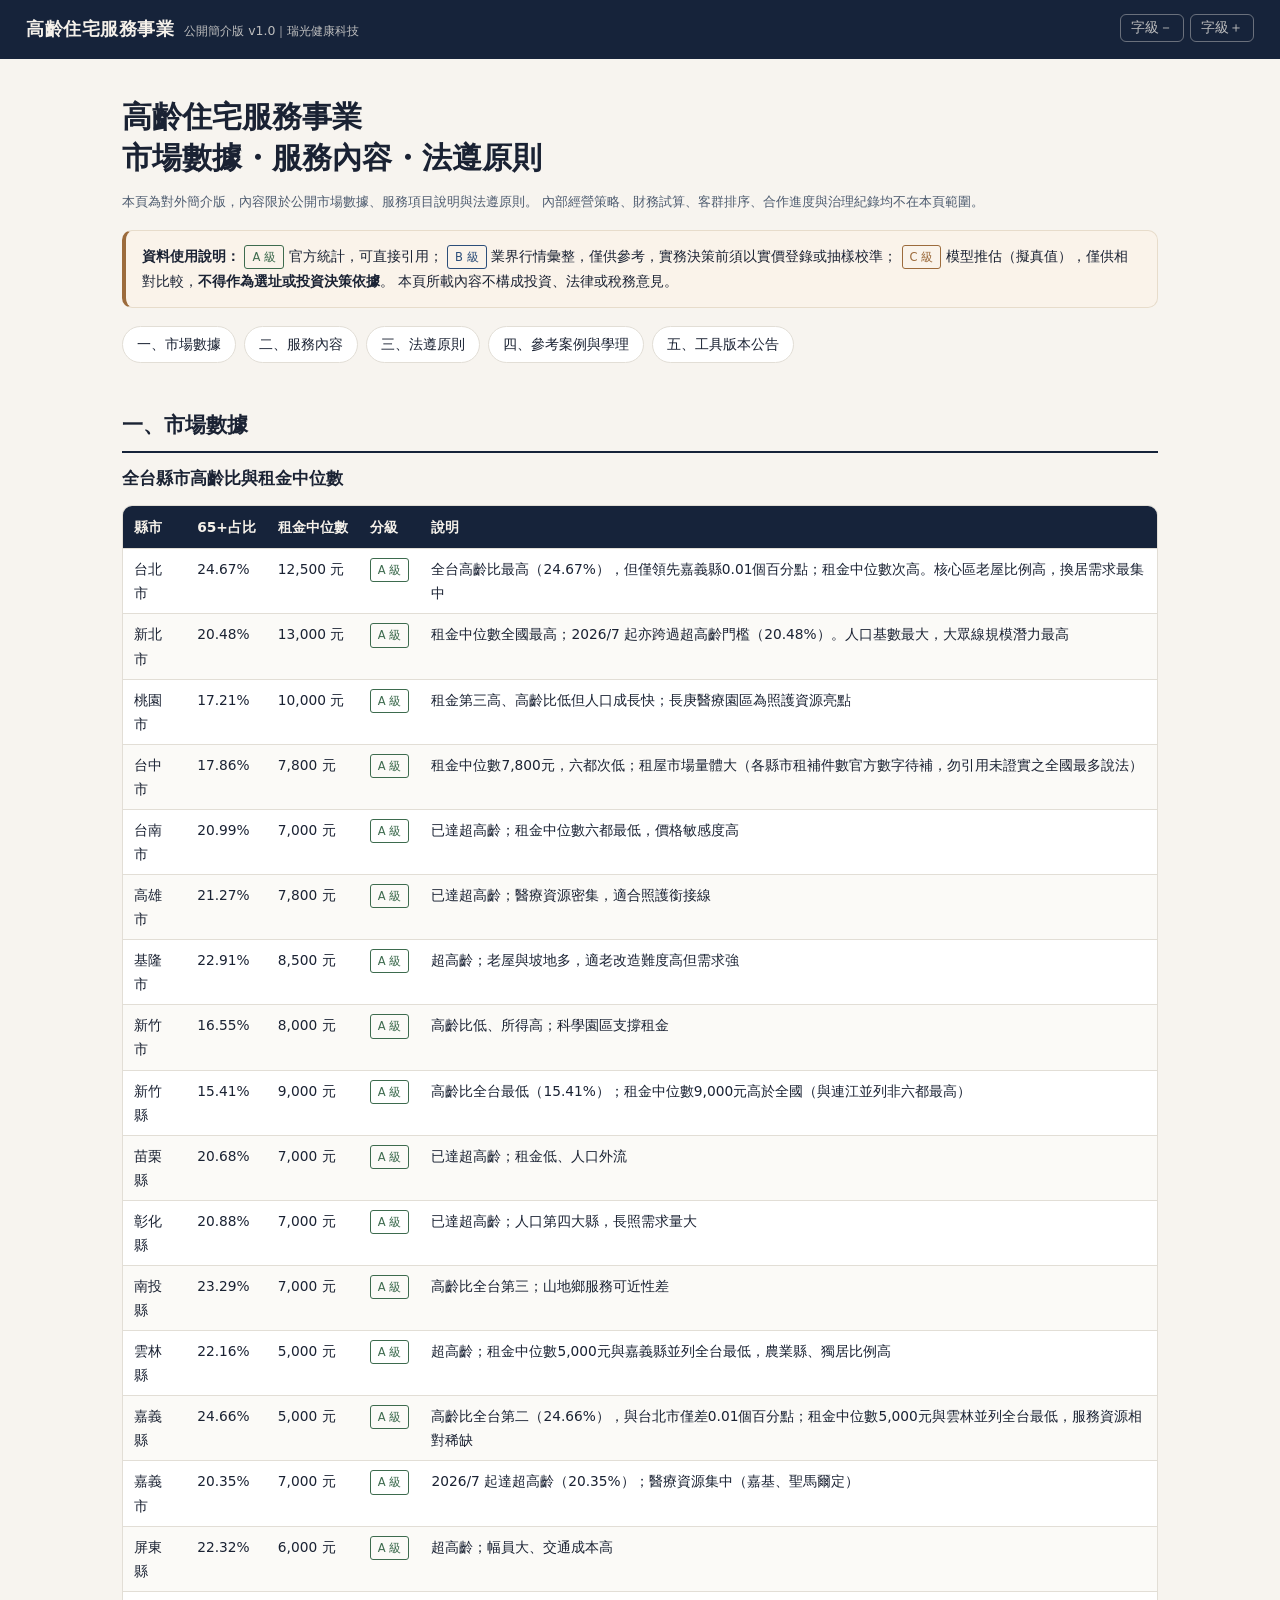
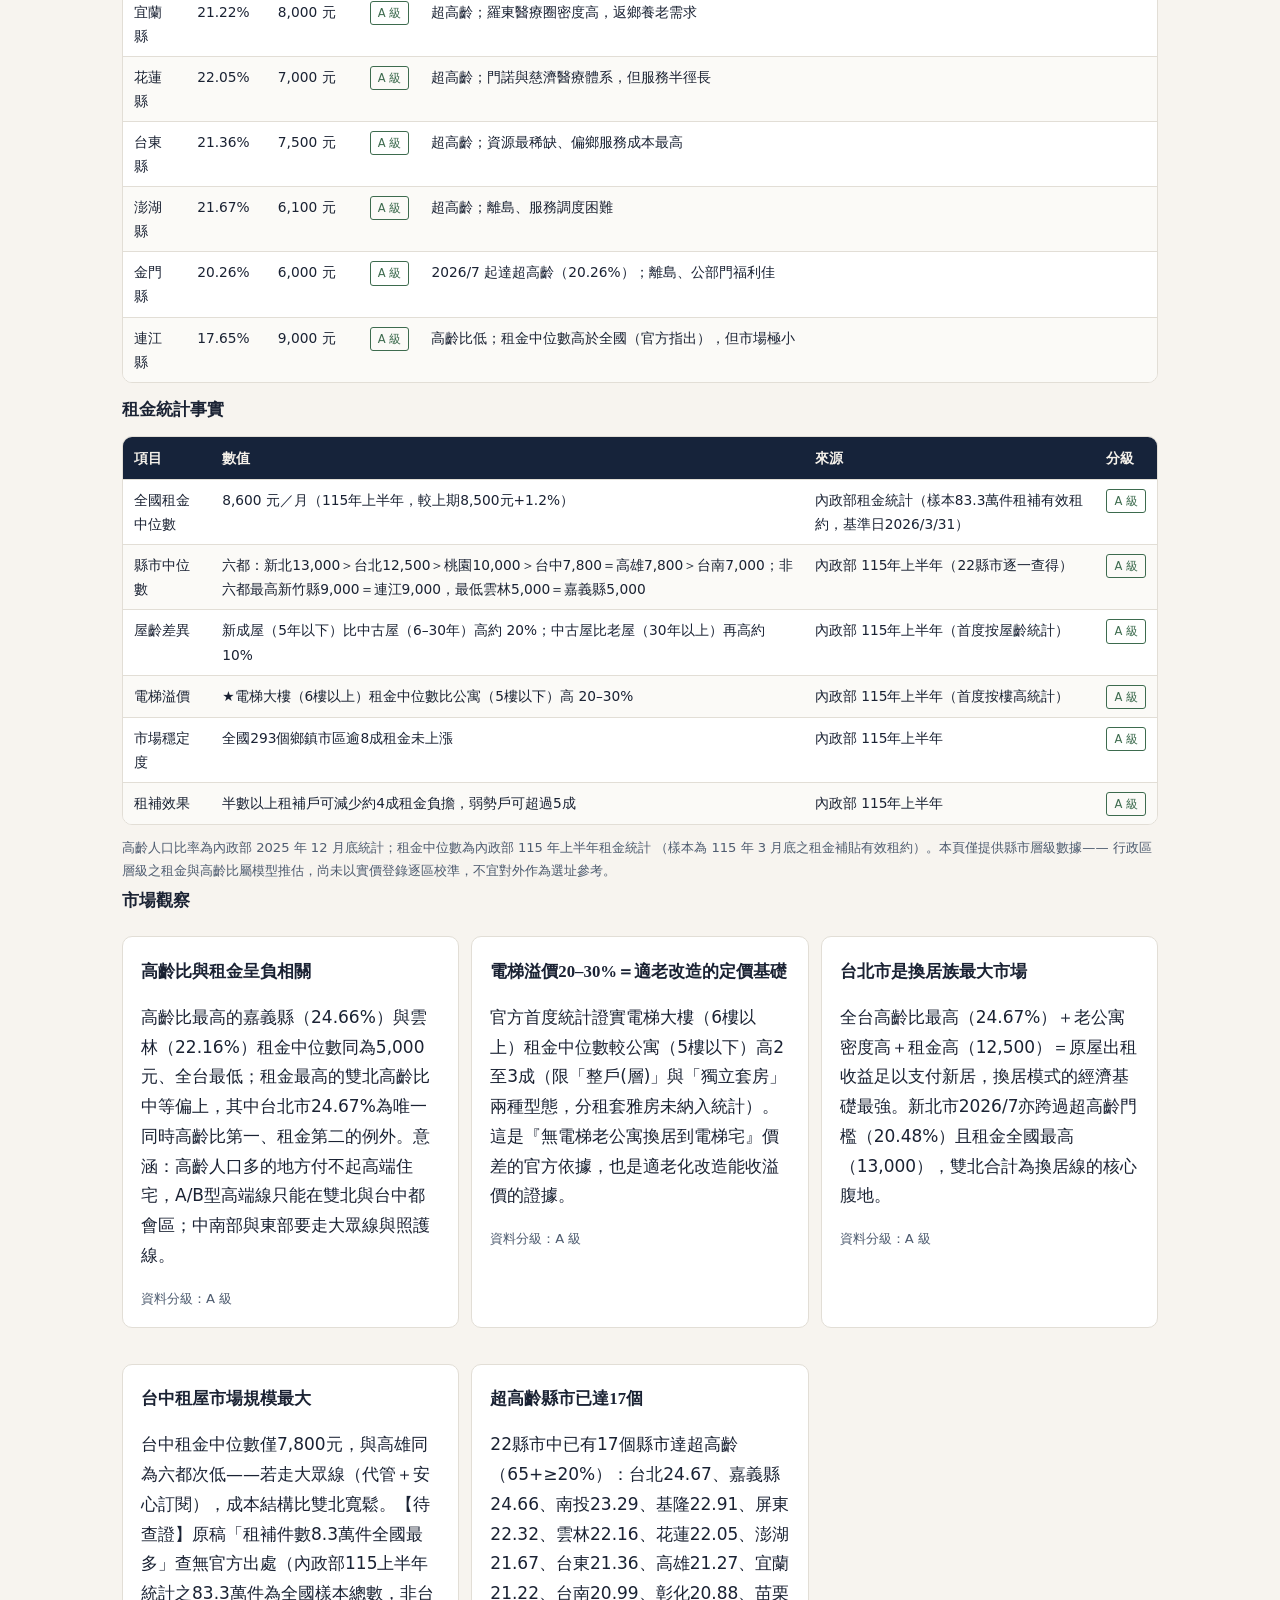
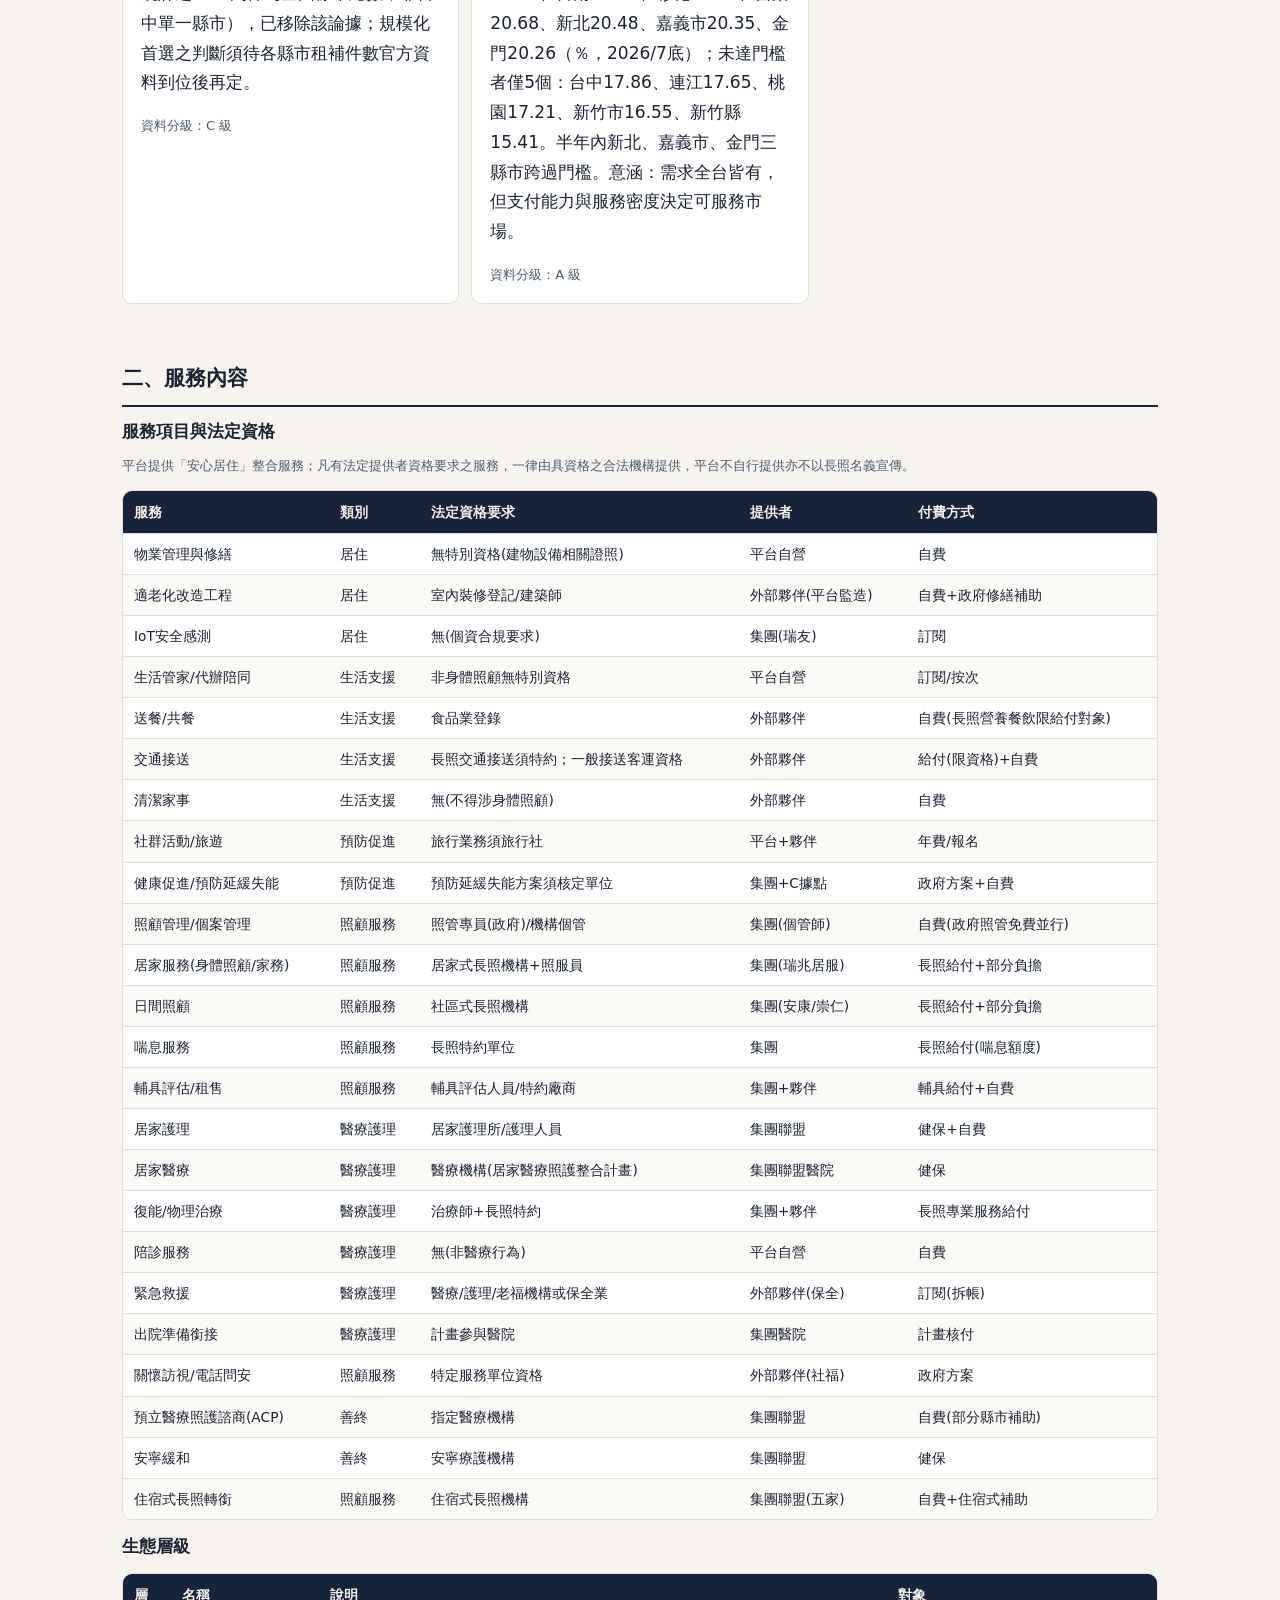
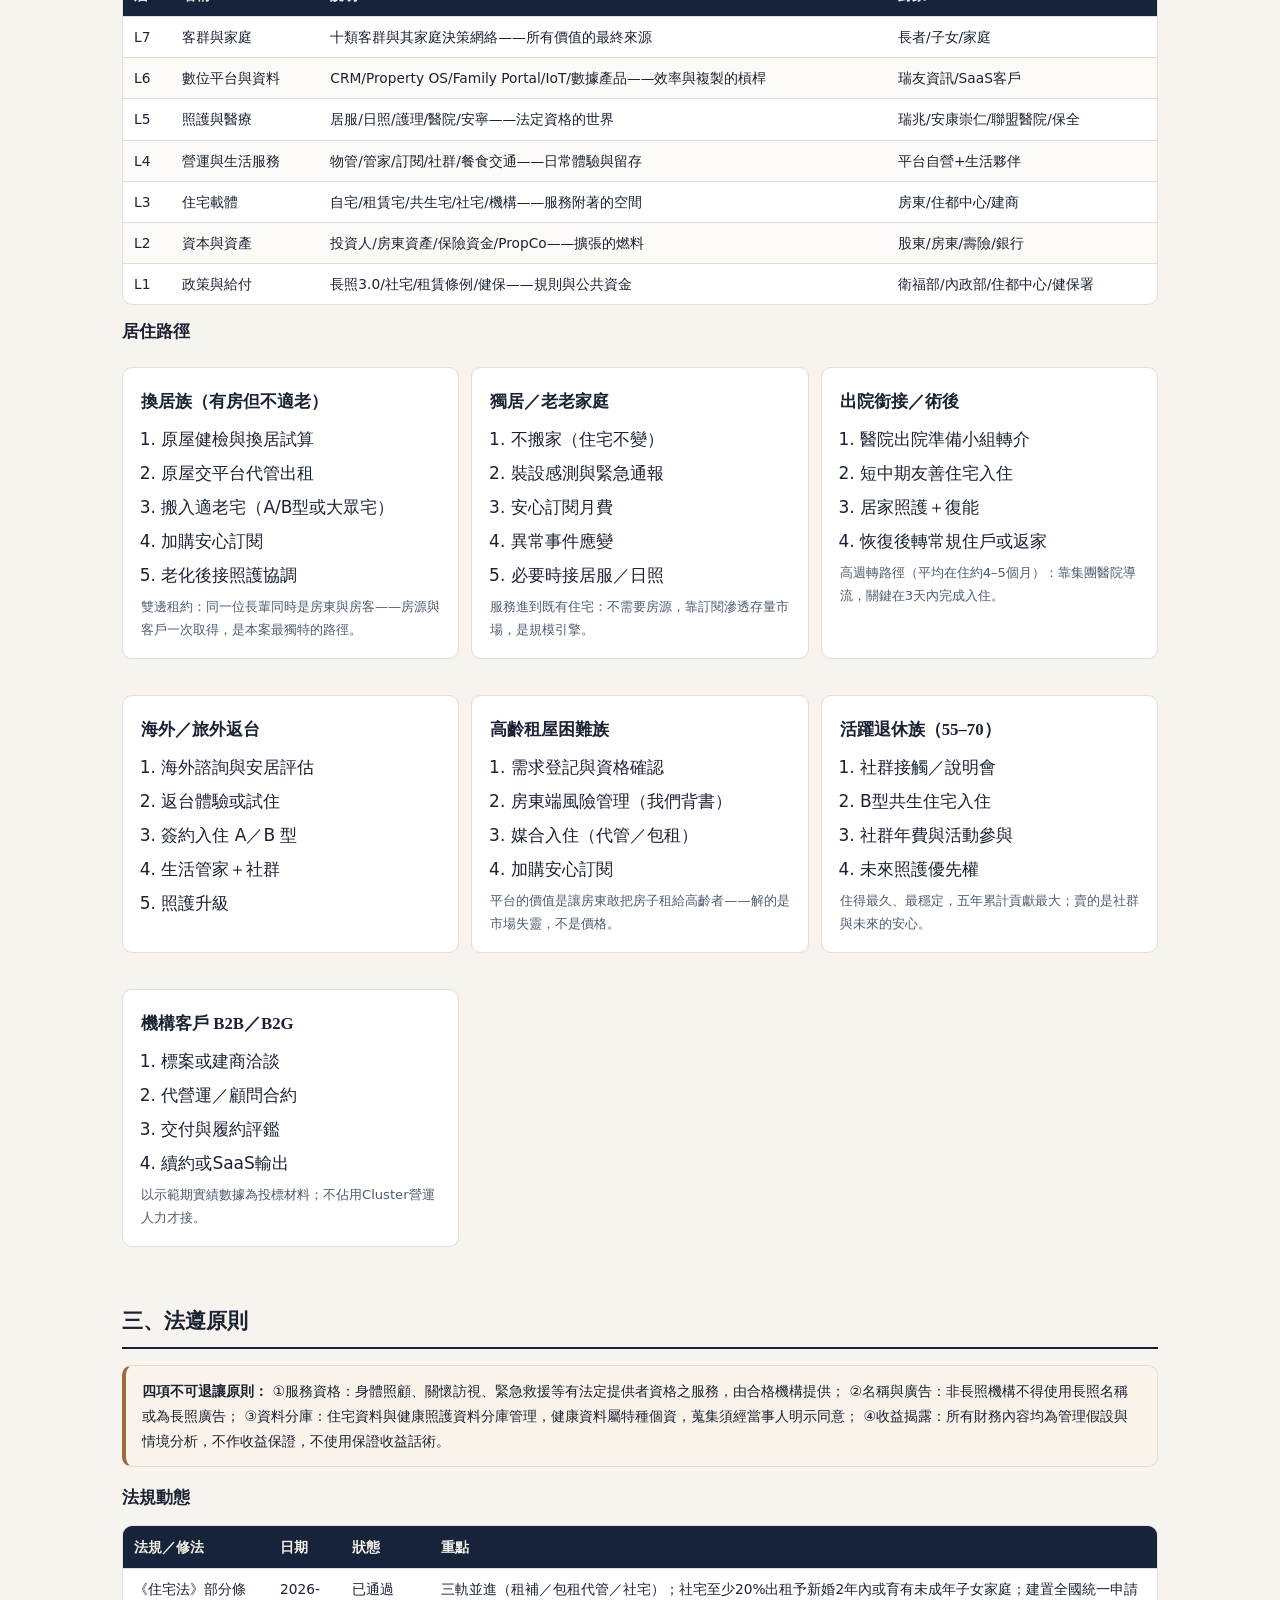
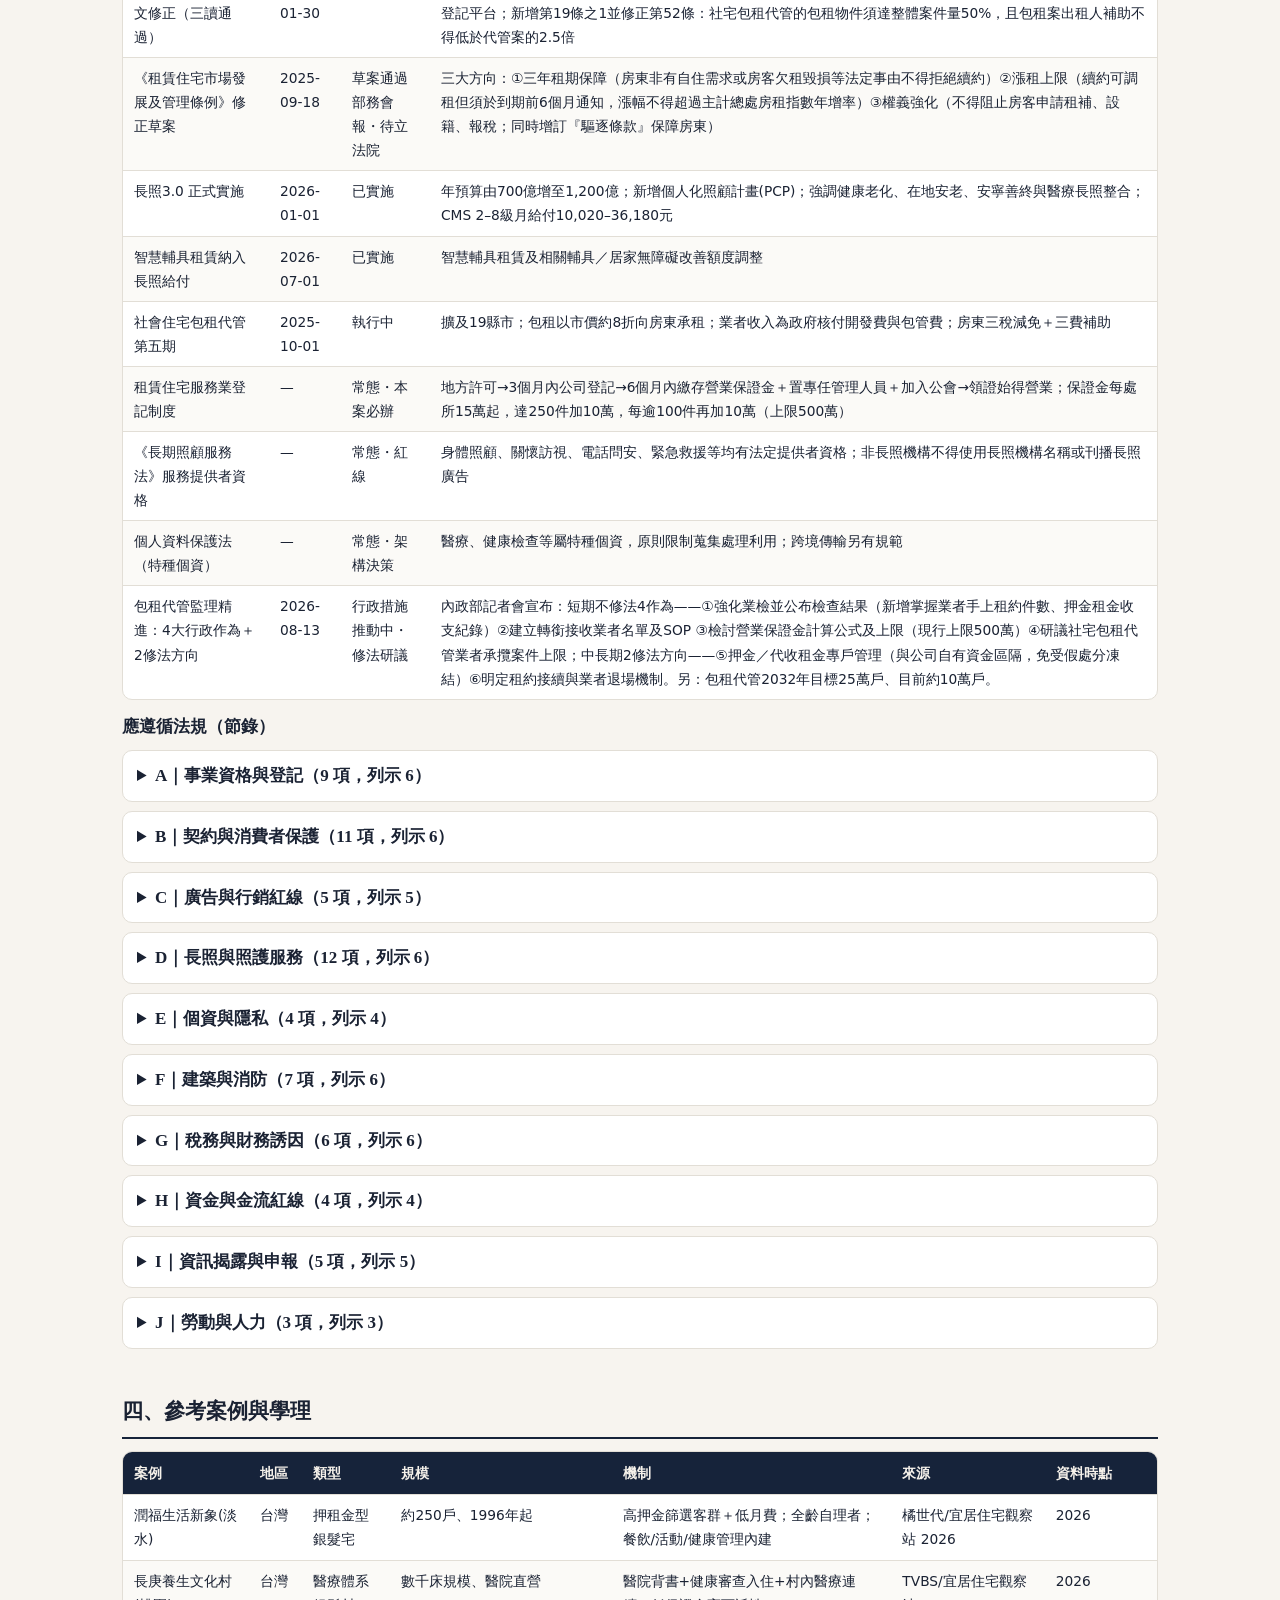
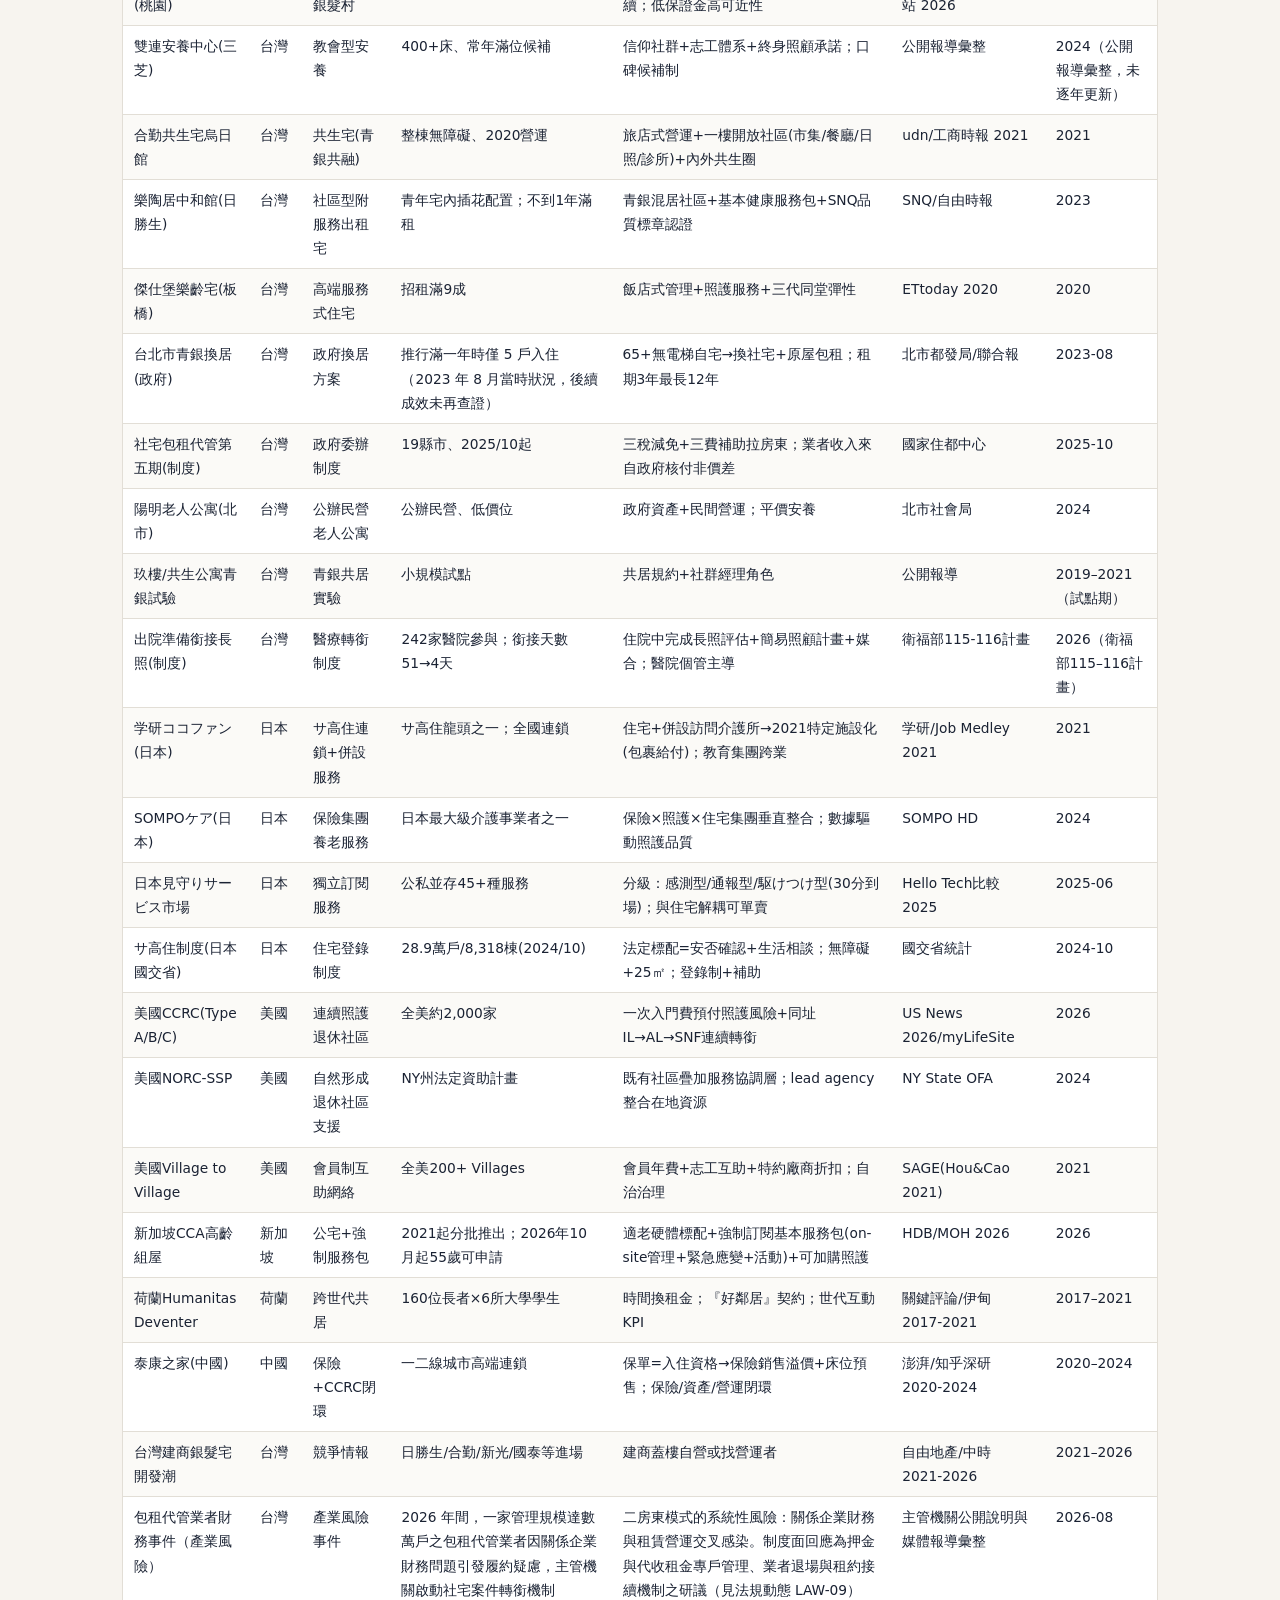
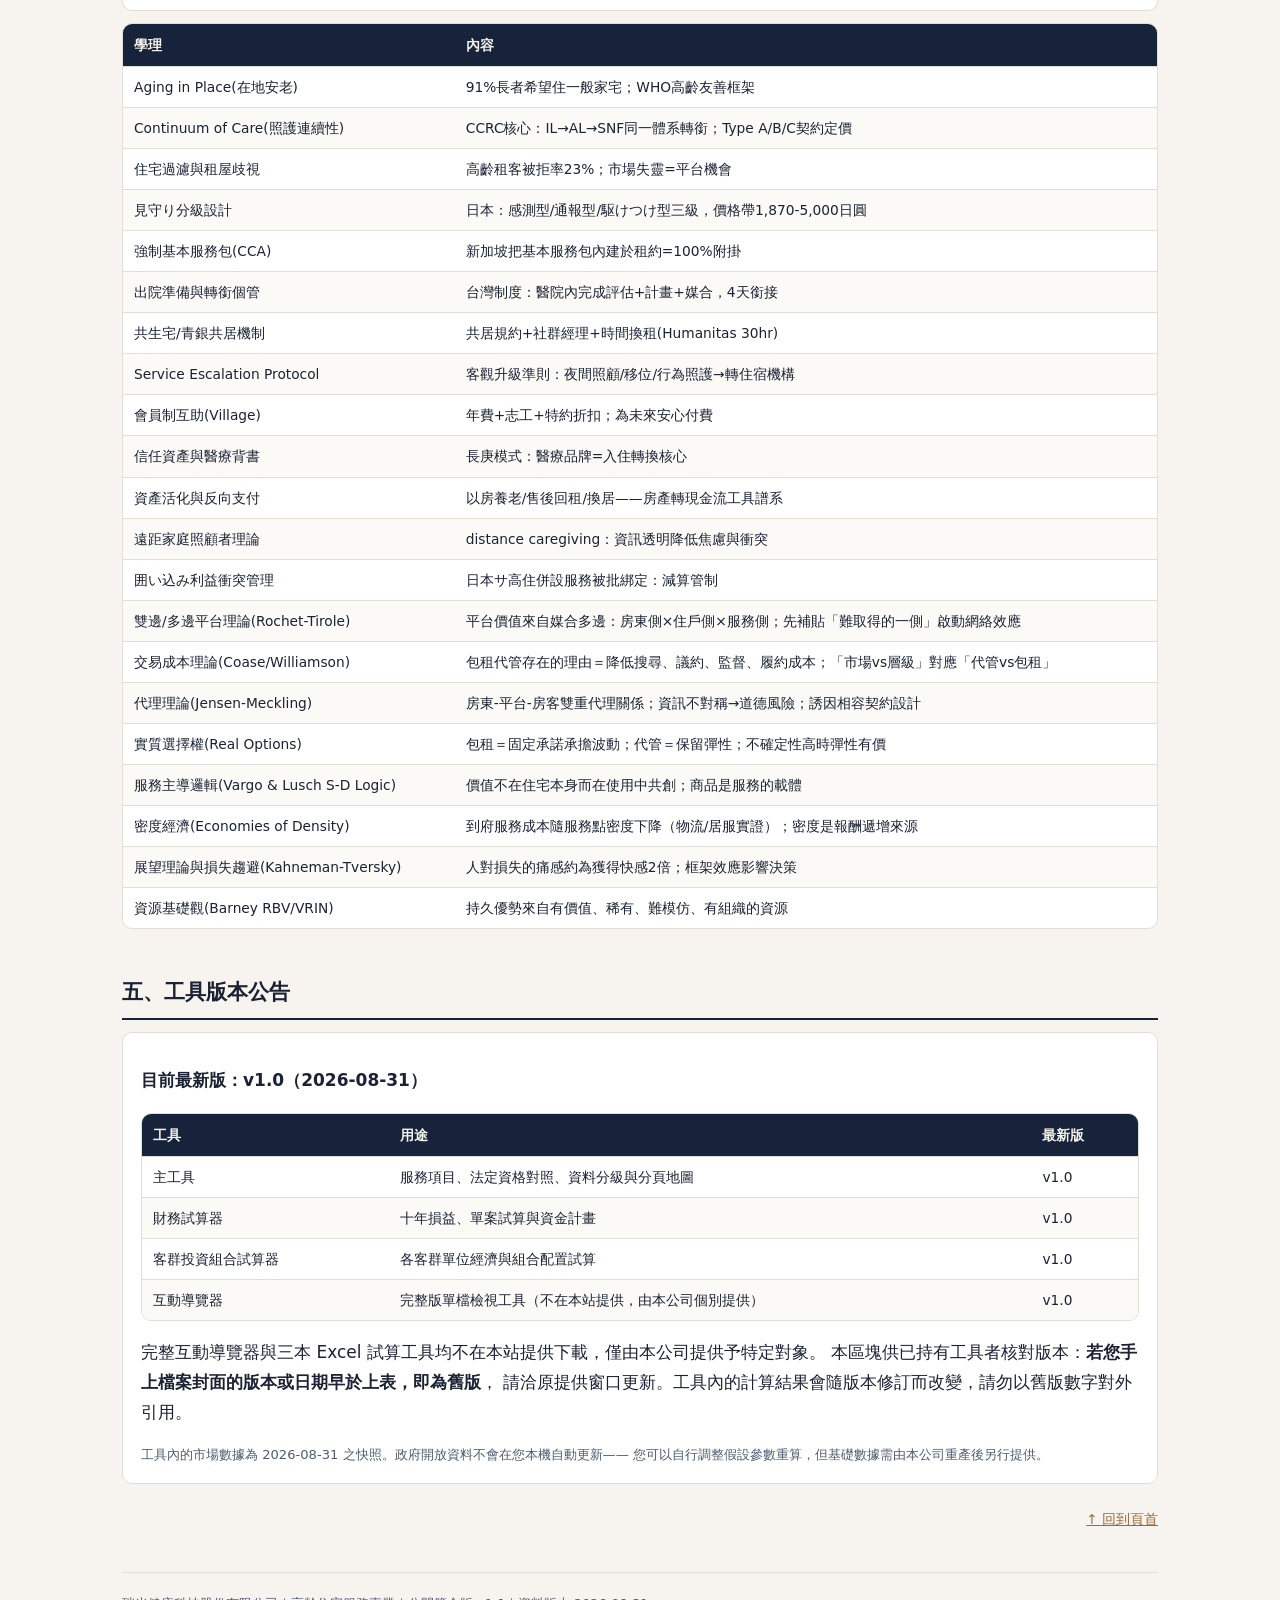
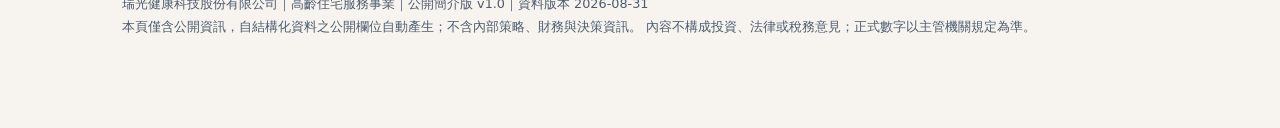
==== commit c8433e0e: "更新公開簡介版" ====
--- a/index.html
+++ b/index.html
@@ -3,6 +3,17 @@
 <meta charset="utf-8">
 <meta name="viewport" content="width=device-width,initial-scale=1">
 <meta name="robots" content="noindex,nofollow">
+<meta name="description" content="瑞光健康科技高齡住宅服務事業公開簡介：全台縣市高齡人口比率與租金中位數（標示 A／B／C 資料分級）、24 項服務與法定資格對照、法遵原則與法規動態、國內外參考案例。">
+<meta property="og:type" content="website">
+<meta property="og:locale" content="zh_TW">
+<meta property="og:site_name" content="瑞光健康科技">
+<meta property="og:title" content="高齡住宅服務事業 — 公開簡介">
+<meta property="og:description" content="市場數據・服務內容・法遵原則。所有數字標示資料分級與來源日期；內容不構成投資、法律或稅務意見。">
+<meta property="og:image" content="https://nchsieh.github.io/senior-housing-as-a-service/og.png">
+<meta property="og:image:width" content="1200">
+<meta property="og:image:height" content="630">
+<meta name="theme-color" content="#16233A">
+<link rel="icon" href="data:image/svg+xml,<svg%20xmlns=%22http://www.w3.org/2000/svg%22%20viewBox=%220%200%2048%2048%22%20fill=%22none%22%20stroke-width=%223.0%22%20stroke-linecap=%22round%22%20stroke-linejoin=%22round%22><path%20d=%22M5%2025%20L24%209%20L43%2025%22%20stroke=%22%2316233A%22/><path%20d=%22M15%2040a9%209%200%200%201%2018%200%22%20stroke=%22%239C6B3C%22/><circle%20cx=%2224%22%20cy=%2240%22%20r=%223.2%22%20fill=%22%239C6B3C%22%20stroke=%22none%22/></svg>">
 <title>高齡住宅服務事業 — 公開簡介 v1.0｜瑞光健康科技</title>
 <style>
 :root{--ink:#1A2233;--navy:#16233A;--slate:#4E5C70;--mut:#8492A4;--line:#E2DED6;
@@ -54,12 +65,46 @@
 color:var(--slate);font-size:.8rem}
 a:focus-visible,summary:focus-visible{outline:3px solid var(--accent);outline-offset:2px}
 @media(max-width:640px){body{font-size:16px}h1{font-size:1.5rem}main{padding:18px 14px 50px}}
+
+/* 尊重系統「減少動態」設定：前庭敏感者（高齡族群比例偏高）看轉場會不適 */
+@media (prefers-reduced-motion: reduce){
+  *,*::before,*::after{animation-duration:.01ms!important;animation-iteration-count:1!important;
+  transition-duration:.01ms!important;scroll-behavior:auto!important}
+}
+
+/* 列印／轉 PDF：這頁會被印出來給房東與公部門窗口看 */
+@media print{
+  header{position:static;background:#fff!important;color:#000!important;
+         border-bottom:2px solid #000;padding:0 0 8px}
+  body{background:#fff;font-size:11pt;line-height:1.5}
+  main{max-width:none;padding:0}
+  .acc{border:none;padding:0}
+  .acc>summary{list-style:none;font-size:1rem;margin-top:10px}
+  details{display:block}                 /* 摺疊區塊一律展開，不能印出空白 */
+  .sx{overflow:visible;border:1px solid #999}
+  table{font-size:9.5pt}
+  th{background:#EEE!important;color:#000!important;
+     -webkit-print-color-adjust:exact;print-color-adjust:exact}
+  thead{display:table-header-group}      /* 跨頁時表頭重複 */
+  tr,.card{page-break-inside:avoid;break-inside:avoid}
+  h2{page-break-after:avoid;break-after:avoid}
+  .warn{border:1px solid #999;background:#fff!important}
+  a[href^="http"]::after{content:" (" attr(href) ")";font-size:8pt;color:#555}
+  .toplink{display:none}
+}
+
+.skiplink{position:absolute;left:-9999px;top:0;background:var(--navy);color:#fff;
+  padding:10px 16px;z-index:100;border-radius:0 0 6px 0}
+.skiplink:focus{left:0}
+.toplink{display:block;text-align:right;margin:24px 0 0;font-size:.85rem}
+.toplink a{color:var(--accent)}
 </style></head><body>
+<a class="skiplink" href="#main">跳至主要內容</a>
 <header><b>高齡住宅服務事業</b><span>公開簡介版 v1.0｜瑞光健康科技</span>
 <span class="fsctl" aria-label="字級調整">
 <button type="button" data-fs="-" aria-label="縮小字級">字級－</button>
 <button type="button" data-fs="+" aria-label="放大字級">字級＋</button></span></header>
-<main>
+<main id="main" tabindex="-1">
 <h1>高齡住宅服務事業<br>市場數據・服務內容・法遵原則</h1>
 <p class="note">本頁為對外簡介版，內容限於公開市場數據、服務項目說明與法遵原則。
 內部經營策略、財務試算、客群排序、合作進度與治理紀錄均不在本頁範圍。</p>
@@ -77,21 +122,21 @@
 
 <h2 id="s1">一、市場數據</h2>
 <h3>全台縣市高齡比與租金中位數</h3>
-<div class="sx"><table><thead><tr><th>縣市</th><th>65+占比</th><th>租金中位數</th><th>分級</th><th>說明</th></tr></thead><tbody><tr><td>台北市</td><td>24.18%</td><td>12,500 元</td><td><span class="chip cA">A 級</span></td><td>全台高齡比最高；租金中位數次高。核心區老屋比例高，換居需求最集中</td></tr><tr><td>新北市</td><td>19.95%</td><td>13,000 元</td><td><span class="chip cA">A 級</span></td><td>租金中位數全國最高；人口基數最大，大眾線規模潛力最高</td></tr><tr><td>桃園市</td><td>16.72%</td><td>10,000 元</td><td><span class="chip cA">A 級</span></td><td>租金第三高、高齡比低但人口成長快；長庚醫療園區為照護資源亮點</td></tr><tr><td>台中市</td><td>17.40%</td><td>7,800 元</td><td><span class="chip cA">A 級</span></td><td>租金中位數7,800元，六都次低；租屋市場量體大（各縣市租補件數官方數字待補，勿引用未證實之全國最多說法）</td></tr><tr><td>台南市</td><td>20.48%</td><td>7,000 元</td><td><span class="chip cA">A 級</span></td><td>已達超高齡；租金中位數六都最低，價格敏感度高</td></tr><tr><td>高雄市</td><td>20.79%</td><td>7,800 元</td><td><span class="chip cA">A 級</span></td><td>已達超高齡；醫療資源密集，適合照護銜接線</td></tr><tr><td>基隆市</td><td>22.28%</td><td>8,000 元</td><td><span class="chip cB">B 級</span></td><td>超高齡；老屋與坡地多，適老改造難度高但需求強</td></tr><tr><td>新竹市</td><td>16.16%</td><td>9,500 元</td><td><span class="chip cB">B 級</span></td><td>高齡比低、所得高；科學園區支撐租金</td></tr><tr><td>新竹縣</td><td>15.08%</td><td>8,800 元</td><td><span class="chip cB">B 級</span></td><td>高齡比全台最低（15.08%）；租金中位數高於全國（官方指出）</td></tr><tr><td>苗栗縣</td><td>20.23%</td><td>6,500 元</td><td><span class="chip cB">B 級</span></td><td>已達超高齡；租金低、人口外流</td></tr><tr><td>彰化縣</td><td>20.37%</td><td>6,500 元</td><td><span class="chip cB">B 級</span></td><td>已達超高齡；人口第四大縣，長照需求量大</td></tr><tr><td>南投縣</td><td>22.66%</td><td>6,000 元</td><td><span class="chip cB">B 級</span></td><td>高齡比全台第三；山地鄉服務可近性差</td></tr><tr><td>雲林縣</td><td>21.76%</td><td>6,000 元</td><td><span class="chip cB">B 級</span></td><td>超高齡；農業縣、獨居比例高</td></tr><tr><td>嘉義縣</td><td>24.11%</td><td>6,000 元</td><td><span class="chip cB">B 級</span></td><td>高齡比全台第二（24.11%）；服務資源相對稀缺</td></tr><tr><td>嘉義市</td><td>19.90%</td><td>7,000 元</td><td><span class="chip cB">B 級</span></td><td>接近超高齡；醫療資源集中（嘉基、聖馬爾定）</td></tr><tr><td>屏東縣</td><td>21.84%</td><td>6,200 元</td><td><span class="chip cB">B 級</span></td><td>超高齡；幅員大、交通成本高</td></tr><tr><td>宜蘭縣</td><td>20.77%</td><td>7,500 元</td><td><span class="chip cB">B 級</span></td><td>超高齡；羅東醫療圈密度高，返鄉養老需求</td></tr><tr><td>花蓮縣</td><td>21.52%</td><td>7,000 元</td><td><span class="chip cB">B 級</span></td><td>超高齡；門諾與慈濟醫療體系，但服務半徑長</td></tr><tr><td>台東縣</td><td>20.93%</td><td>6,500 元</td><td><span class="chip cB">B 級</span></td><td>超高齡；資源最稀缺、偏鄉服務成本最高</td></tr><tr><td>澎湖縣</td><td>21.03%</td><td>7,000 元</td><td><span class="chip cB">B 級</span></td><td>超高齡；離島、服務調度困難</td></tr><tr><td>金門縣</td><td>19.69%</td><td>7,500 元</td><td><span class="chip cB">B 級</span></td><td>接近超高齡；離島、公部門福利佳</td></tr><tr><td>連江縣</td><td>17.14%</td><td>9,000 元</td><td><span class="chip cB">B 級</span></td><td>高齡比低；租金中位數高於全國（官方指出），但市場極小</td></tr></tbody></table></div>
+<div class="sx"><table><thead><tr><th scope="col">縣市</th><th scope="col">65+占比</th><th scope="col">租金中位數</th><th scope="col">分級</th><th scope="col">說明</th></tr></thead><tbody><tr><td>台北市</td><td>24.67%</td><td>12,500 元</td><td><span class="chip cA">A 級</span></td><td>全台高齡比最高（24.67%），但僅領先嘉義縣0.01個百分點；租金中位數次高。核心區老屋比例高，換居需求最集中</td></tr><tr><td>新北市</td><td>20.48%</td><td>13,000 元</td><td><span class="chip cA">A 級</span></td><td>租金中位數全國最高；2026/7 起亦跨過超高齡門檻（20.48%）。人口基數最大，大眾線規模潛力最高</td></tr><tr><td>桃園市</td><td>17.21%</td><td>10,000 元</td><td><span class="chip cA">A 級</span></td><td>租金第三高、高齡比低但人口成長快；長庚醫療園區為照護資源亮點</td></tr><tr><td>台中市</td><td>17.86%</td><td>7,800 元</td><td><span class="chip cA">A 級</span></td><td>租金中位數7,800元，六都次低；租屋市場量體大（各縣市租補件數官方數字待補，勿引用未證實之全國最多說法）</td></tr><tr><td>台南市</td><td>20.99%</td><td>7,000 元</td><td><span class="chip cA">A 級</span></td><td>已達超高齡；租金中位數六都最低，價格敏感度高</td></tr><tr><td>高雄市</td><td>21.27%</td><td>7,800 元</td><td><span class="chip cA">A 級</span></td><td>已達超高齡；醫療資源密集，適合照護銜接線</td></tr><tr><td>基隆市</td><td>22.91%</td><td>8,500 元</td><td><span class="chip cA">A 級</span></td><td>超高齡；老屋與坡地多，適老改造難度高但需求強</td></tr><tr><td>新竹市</td><td>16.55%</td><td>8,000 元</td><td><span class="chip cA">A 級</span></td><td>高齡比低、所得高；科學園區支撐租金</td></tr><tr><td>新竹縣</td><td>15.41%</td><td>9,000 元</td><td><span class="chip cA">A 級</span></td><td>高齡比全台最低（15.41%）；租金中位數9,000元高於全國（與連江並列非六都最高）</td></tr><tr><td>苗栗縣</td><td>20.68%</td><td>7,000 元</td><td><span class="chip cA">A 級</span></td><td>已達超高齡；租金低、人口外流</td></tr><tr><td>彰化縣</td><td>20.88%</td><td>7,000 元</td><td><span class="chip cA">A 級</span></td><td>已達超高齡；人口第四大縣，長照需求量大</td></tr><tr><td>南投縣</td><td>23.29%</td><td>7,000 元</td><td><span class="chip cA">A 級</span></td><td>高齡比全台第三；山地鄉服務可近性差</td></tr><tr><td>雲林縣</td><td>22.16%</td><td>5,000 元</td><td><span class="chip cA">A 級</span></td><td>超高齡；租金中位數5,000元與嘉義縣並列全台最低，農業縣、獨居比例高</td></tr><tr><td>嘉義縣</td><td>24.66%</td><td>5,000 元</td><td><span class="chip cA">A 級</span></td><td>高齡比全台第二（24.66%），與台北市僅差0.01個百分點；租金中位數5,000元與雲林並列全台最低，服務資源相對稀缺</td></tr><tr><td>嘉義市</td><td>20.35%</td><td>7,000 元</td><td><span class="chip cA">A 級</span></td><td>2026/7 起達超高齡（20.35%）；醫療資源集中（嘉基、聖馬爾定）</td></tr><tr><td>屏東縣</td><td>22.32%</td><td>6,000 元</td><td><span class="chip cA">A 級</span></td><td>超高齡；幅員大、交通成本高</td></tr><tr><td>宜蘭縣</td><td>21.22%</td><td>8,000 元</td><td><span class="chip cA">A 級</span></td><td>超高齡；羅東醫療圈密度高，返鄉養老需求</td></tr><tr><td>花蓮縣</td><td>22.05%</td><td>7,000 元</td><td><span class="chip cA">A 級</span></td><td>超高齡；門諾與慈濟醫療體系，但服務半徑長</td></tr><tr><td>台東縣</td><td>21.36%</td><td>7,500 元</td><td><span class="chip cA">A 級</span></td><td>超高齡；資源最稀缺、偏鄉服務成本最高</td></tr><tr><td>澎湖縣</td><td>21.67%</td><td>6,100 元</td><td><span class="chip cA">A 級</span></td><td>超高齡；離島、服務調度困難</td></tr><tr><td>金門縣</td><td>20.26%</td><td>6,000 元</td><td><span class="chip cA">A 級</span></td><td>2026/7 起達超高齡（20.26%）；離島、公部門福利佳</td></tr><tr><td>連江縣</td><td>17.65%</td><td>9,000 元</td><td><span class="chip cA">A 級</span></td><td>高齡比低；租金中位數高於全國（官方指出），但市場極小</td></tr></tbody></table></div>
 <h3>租金統計事實</h3>
-<div class="sx"><table><thead><tr><th>項目</th><th>數值</th><th>來源</th><th>分級</th></tr></thead><tbody><tr><td>全國租金中位數</td><td>8,600 元／月（2026上半年，較上期+1.2%）</td><td>內政部租金統計（樣本83.3萬件租補租約，2026/3底）</td><td><span class="chip cA">A 級</span></td></tr><tr><td>六都中位數</td><td>新北13,000＞台北12,500＞桃園10,000＞台中7,800＝高雄7,800＞台南7,000</td><td>內政部 2026上半年</td><td><span class="chip cA">A 級</span></td></tr><tr><td>屋齡差異</td><td>新成屋（5年以下）比中古屋（6–30年）高約 20%；中古屋比老屋（30年以上）再高約 10%</td><td>內政部 2026上半年（首度按屋齡統計）</td><td><span class="chip cA">A 級</span></td></tr><tr><td>電梯溢價</td><td>★電梯大樓（6樓以上）租金中位數比公寓（5樓以下）高 20–30%</td><td>內政部 2026上半年（首度按樓高統計）</td><td><span class="chip cA">A 級</span></td></tr><tr><td>市場穩定度</td><td>逾8成行政區租金未上漲</td><td>內政部 2026上半年</td><td><span class="chip cA">A 級</span></td></tr><tr><td>租補效果</td><td>半數以上租補戶可減少約4成租金負擔，弱勢戶可超過5成</td><td>內政部 2026上半年</td><td><span class="chip cA">A 級</span></td></tr></tbody></table></div>
+<div class="sx"><table><thead><tr><th scope="col">項目</th><th scope="col">數值</th><th scope="col">來源</th><th scope="col">分級</th></tr></thead><tbody><tr><td>全國租金中位數</td><td>8,600 元／月（115年上半年，較上期8,500元+1.2%）</td><td>內政部租金統計（樣本83.3萬件租補有效租約，基準日2026/3/31）</td><td><span class="chip cA">A 級</span></td></tr><tr><td>縣市中位數</td><td>六都：新北13,000＞台北12,500＞桃園10,000＞台中7,800＝高雄7,800＞台南7,000；非六都最高新竹縣9,000＝連江9,000，最低雲林5,000＝嘉義縣5,000</td><td>內政部 115年上半年（22縣市逐一查得）</td><td><span class="chip cA">A 級</span></td></tr><tr><td>屋齡差異</td><td>新成屋（5年以下）比中古屋（6–30年）高約 20%；中古屋比老屋（30年以上）再高約 10%</td><td>內政部 115年上半年（首度按屋齡統計）</td><td><span class="chip cA">A 級</span></td></tr><tr><td>電梯溢價</td><td>★電梯大樓（6樓以上）租金中位數比公寓（5樓以下）高 20–30%</td><td>內政部 115年上半年（首度按樓高統計）</td><td><span class="chip cA">A 級</span></td></tr><tr><td>市場穩定度</td><td>全國293個鄉鎮市區逾8成租金未上漲</td><td>內政部 115年上半年</td><td><span class="chip cA">A 級</span></td></tr><tr><td>租補效果</td><td>半數以上租補戶可減少約4成租金負擔，弱勢戶可超過5成</td><td>內政部 115年上半年</td><td><span class="chip cA">A 級</span></td></tr></tbody></table></div>
 <p class="note">高齡人口比率為內政部 2025 年 12 月底統計；租金中位數為內政部 115 年上半年租金統計
 （樣本為 115 年 3 月底之租金補貼有效租約）。本頁僅提供縣市層級數據——
 行政區層級之租金與高齡比屬模型推估，尚未以實價登錄逐區校準，不宜對外作為選址參考。</p>
 <h3>市場觀察</h3>
-<div class="grid"><div class="card"><h3>高齡比與租金呈負相關</h3><p>高齡比最高的嘉義縣、南投縣、雲林縣租金僅6,000元左右；租金最高的雙北高齡比反而中等偏上（台北24.18%為例外）。意涵：高齡人口多的地方付不起高端住宅，A/B型高端線只能在雙北與台中都會區；中南部與東部要走大眾線與照護線。</p><p class="note">資料分級：A 級</p></div><div class="card"><h3>電梯溢價20–30%＝適老改造的定價基礎</h3><p>官方首度統計證實電梯大樓（6樓以上）租金中位數較公寓（5樓以下）高2至3成（限「整戶(層)」與「獨立套房」兩種型態，分租套雅房未納入統計）。這是『無電梯老公寓換居到電梯宅』價差的官方依據，也是適老化改造能收溢價的證據。</p><p class="note">資料分級：A 級</p></div><div class="card"><h3>台北市是換居族最大市場</h3><p>全台高齡比最高（24.18%）＋老公寓密度高＋租金高（12,500）＝原屋出租收益足以支付新居，換居模式的經濟基礎最強。</p><p class="note">資料分級：A 級</p></div><div class="card"><h3>台中租屋市場規模最大</h3><p>台中租金中位數僅7,800元，與高雄同為六都次低——若走大眾線（代管＋安心訂閱），成本結構比雙北寬鬆。【待查證】原稿「租補件數8.3萬件全國最多」查無官方出處（內政部115上半年統計之83.3萬件為全國樣本總數，非台中單一縣市），已移除該論據；規模化首選之判斷須待各縣市租補件數官方資料到位後再定。</p><p class="note">資料分級：C 級</p></div><div class="card"><h3>超高齡縣市已達14個</h3><p>22縣市中已有14個縣市達超高齡（65+≥20%）：台北24.18、嘉義縣24.11、南投22.66、基隆22.28、屏東21.84、雲林21.76、花蓮21.52、澎湖21.03、台東20.93、高雄20.79、宜蘭20.77、台南20.48、彰化20.37、苗栗20.23（％）；新北19.95、嘉義市19.90、金門19.69 逼近門檻。意涵：需求全台皆有，但支付能力與服務密度決定可服務市場。</p><p class="note">資料分級：A 級</p></div></div>
+<div class="grid"><div class="card"><h3>高齡比與租金呈負相關</h3><p>高齡比最高的嘉義縣（24.66%）與雲林（22.16%）租金中位數同為5,000元、全台最低；租金最高的雙北高齡比中等偏上，其中台北市24.67%為唯一同時高齡比第一、租金第二的例外。意涵：高齡人口多的地方付不起高端住宅，A/B型高端線只能在雙北與台中都會區；中南部與東部要走大眾線與照護線。</p><p class="note">資料分級：A 級</p></div><div class="card"><h3>電梯溢價20–30%＝適老改造的定價基礎</h3><p>官方首度統計證實電梯大樓（6樓以上）租金中位數較公寓（5樓以下）高2至3成（限「整戶(層)」與「獨立套房」兩種型態，分租套雅房未納入統計）。這是『無電梯老公寓換居到電梯宅』價差的官方依據，也是適老化改造能收溢價的證據。</p><p class="note">資料分級：A 級</p></div><div class="card"><h3>台北市是換居族最大市場</h3><p>全台高齡比最高（24.67%）＋老公寓密度高＋租金高（12,500）＝原屋出租收益足以支付新居，換居模式的經濟基礎最強。新北市2026/7亦跨過超高齡門檻（20.48%）且租金全國最高（13,000），雙北合計為換居線的核心腹地。</p><p class="note">資料分級：A 級</p></div><div class="card"><h3>台中租屋市場規模最大</h3><p>台中租金中位數僅7,800元，與高雄同為六都次低——若走大眾線（代管＋安心訂閱），成本結構比雙北寬鬆。【待查證】原稿「租補件數8.3萬件全國最多」查無官方出處（內政部115上半年統計之83.3萬件為全國樣本總數，非台中單一縣市），已移除該論據；規模化首選之判斷須待各縣市租補件數官方資料到位後再定。</p><p class="note">資料分級：C 級</p></div><div class="card"><h3>超高齡縣市已達17個</h3><p>22縣市中已有17個縣市達超高齡（65+≥20%）：台北24.67、嘉義縣24.66、南投23.29、基隆22.91、屏東22.32、雲林22.16、花蓮22.05、澎湖21.67、台東21.36、高雄21.27、宜蘭21.22、台南20.99、彰化20.88、苗栗20.68、新北20.48、嘉義市20.35、金門20.26（％，2026/7底）；未達門檻者僅5個：台中17.86、連江17.65、桃園17.21、新竹市16.55、新竹縣15.41。半年內新北、嘉義市、金門三縣市跨過門檻。意涵：需求全台皆有，但支付能力與服務密度決定可服務市場。</p><p class="note">資料分級：A 級</p></div></div>
 
 <h2 id="s2">二、服務內容</h2>
 <h3>服務項目與法定資格</h3>
 <p class="note">平台提供「安心居住」整合服務；凡有法定提供者資格要求之服務，一律由具資格之合法機構提供，平台不自行提供亦不以長照名義宣傳。</p>
-<div class="sx"><table><thead><tr><th>服務</th><th>類別</th><th>法定資格要求</th><th>提供者</th><th>付費方式</th></tr></thead><tbody><tr><td>物業管理與修繕</td><td>居住</td><td>無特別資格(建物設備相關證照)</td><td>平台自營</td><td>自費</td></tr><tr><td>適老化改造工程</td><td>居住</td><td>室內裝修登記/建築師</td><td>外部夥伴(平台監造)</td><td>自費+政府修繕補助</td></tr><tr><td>IoT安全感測</td><td>居住</td><td>無(個資合規要求)</td><td>集團(瑞友)</td><td>訂閱</td></tr><tr><td>生活管家/代辦陪同</td><td>生活支援</td><td>非身體照顧無特別資格</td><td>平台自營</td><td>訂閱/按次</td></tr><tr><td>送餐/共餐</td><td>生活支援</td><td>食品業登錄</td><td>外部夥伴</td><td>自費(長照營養餐飲限給付對象)</td></tr><tr><td>交通接送</td><td>生活支援</td><td>長照交通接送須特約；一般接送客運資格</td><td>外部夥伴</td><td>給付(限資格)+自費</td></tr><tr><td>清潔家事</td><td>生活支援</td><td>無(不得涉身體照顧)</td><td>外部夥伴</td><td>自費</td></tr><tr><td>社群活動/旅遊</td><td>預防促進</td><td>旅行業務須旅行社</td><td>平台+夥伴</td><td>年費/報名</td></tr><tr><td>健康促進/預防延緩失能</td><td>預防促進</td><td>預防延緩失能方案須核定單位</td><td>集團+C據點</td><td>政府方案+自費</td></tr><tr><td>照顧管理/個案管理</td><td>照顧服務</td><td>照管專員(政府)/機構個管</td><td>集團(個管師)</td><td>自費(政府照管免費並行)</td></tr><tr><td>居家服務(身體照顧/家務)</td><td>照顧服務</td><td>居家式長照機構+照服員</td><td>集團(瑞兆居服)</td><td>長照給付+部分負擔</td></tr><tr><td>日間照顧</td><td>照顧服務</td><td>社區式長照機構</td><td>集團(安康/崇仁)</td><td>長照給付+部分負擔</td></tr><tr><td>喘息服務</td><td>照顧服務</td><td>長照特約單位</td><td>集團</td><td>長照給付(喘息額度)</td></tr><tr><td>輔具評估/租售</td><td>照顧服務</td><td>輔具評估人員/特約廠商</td><td>集團+夥伴</td><td>輔具給付+自費</td></tr><tr><td>居家護理</td><td>醫療護理</td><td>居家護理所/護理人員</td><td>集團聯盟</td><td>健保+自費</td></tr><tr><td>居家醫療</td><td>醫療護理</td><td>醫療機構(居家醫療照護整合計畫)</td><td>集團聯盟醫院</td><td>健保</td></tr><tr><td>復能/物理治療</td><td>醫療護理</td><td>治療師+長照特約</td><td>集團+夥伴</td><td>長照專業服務給付</td></tr><tr><td>陪診服務</td><td>醫療護理</td><td>無(非醫療行為)</td><td>平台自營</td><td>自費</td></tr><tr><td>緊急救援</td><td>醫療護理</td><td>醫療/護理/老福機構或保全業</td><td>外部夥伴(保全)</td><td>訂閱(拆帳)</td></tr><tr><td>出院準備銜接</td><td>醫療護理</td><td>計畫參與醫院</td><td>集團醫院</td><td>計畫核付</td></tr><tr><td>關懷訪視/電話問安</td><td>照顧服務</td><td>特定服務單位資格</td><td>外部夥伴(社福)</td><td>政府方案</td></tr><tr><td>預立醫療照護諮商(ACP)</td><td>善終</td><td>指定醫療機構</td><td>集團聯盟</td><td>自費(部分縣市補助)</td></tr><tr><td>安寧緩和</td><td>善終</td><td>安寧療護機構</td><td>集團聯盟</td><td>健保</td></tr><tr><td>住宿式長照轉銜</td><td>照顧服務</td><td>住宿式長照機構</td><td>集團聯盟(五家)</td><td>自費+住宿式補助</td></tr></tbody></table></div>
+<div class="sx"><table><thead><tr><th scope="col">服務</th><th scope="col">類別</th><th scope="col">法定資格要求</th><th scope="col">提供者</th><th scope="col">付費方式</th></tr></thead><tbody><tr><td>物業管理與修繕</td><td>居住</td><td>無特別資格(建物設備相關證照)</td><td>平台自營</td><td>自費</td></tr><tr><td>適老化改造工程</td><td>居住</td><td>室內裝修登記/建築師</td><td>外部夥伴(平台監造)</td><td>自費+政府修繕補助</td></tr><tr><td>IoT安全感測</td><td>居住</td><td>無(個資合規要求)</td><td>集團(瑞友)</td><td>訂閱</td></tr><tr><td>生活管家/代辦陪同</td><td>生活支援</td><td>非身體照顧無特別資格</td><td>平台自營</td><td>訂閱/按次</td></tr><tr><td>送餐/共餐</td><td>生活支援</td><td>食品業登錄</td><td>外部夥伴</td><td>自費(長照營養餐飲限給付對象)</td></tr><tr><td>交通接送</td><td>生活支援</td><td>長照交通接送須特約；一般接送客運資格</td><td>外部夥伴</td><td>給付(限資格)+自費</td></tr><tr><td>清潔家事</td><td>生活支援</td><td>無(不得涉身體照顧)</td><td>外部夥伴</td><td>自費</td></tr><tr><td>社群活動/旅遊</td><td>預防促進</td><td>旅行業務須旅行社</td><td>平台+夥伴</td><td>年費/報名</td></tr><tr><td>健康促進/預防延緩失能</td><td>預防促進</td><td>預防延緩失能方案須核定單位</td><td>集團+C據點</td><td>政府方案+自費</td></tr><tr><td>照顧管理/個案管理</td><td>照顧服務</td><td>照管專員(政府)/機構個管</td><td>集團(個管師)</td><td>自費(政府照管免費並行)</td></tr><tr><td>居家服務(身體照顧/家務)</td><td>照顧服務</td><td>居家式長照機構+照服員</td><td>集團(瑞兆居服)</td><td>長照給付+部分負擔</td></tr><tr><td>日間照顧</td><td>照顧服務</td><td>社區式長照機構</td><td>集團(安康/崇仁)</td><td>長照給付+部分負擔</td></tr><tr><td>喘息服務</td><td>照顧服務</td><td>長照特約單位</td><td>集團</td><td>長照給付(喘息額度)</td></tr><tr><td>輔具評估/租售</td><td>照顧服務</td><td>輔具評估人員/特約廠商</td><td>集團+夥伴</td><td>輔具給付+自費</td></tr><tr><td>居家護理</td><td>醫療護理</td><td>居家護理所/護理人員</td><td>集團聯盟</td><td>健保+自費</td></tr><tr><td>居家醫療</td><td>醫療護理</td><td>醫療機構(居家醫療照護整合計畫)</td><td>集團聯盟醫院</td><td>健保</td></tr><tr><td>復能/物理治療</td><td>醫療護理</td><td>治療師+長照特約</td><td>集團+夥伴</td><td>長照專業服務給付</td></tr><tr><td>陪診服務</td><td>醫療護理</td><td>無(非醫療行為)</td><td>平台自營</td><td>自費</td></tr><tr><td>緊急救援</td><td>醫療護理</td><td>醫療/護理/老福機構或保全業</td><td>外部夥伴(保全)</td><td>訂閱(拆帳)</td></tr><tr><td>出院準備銜接</td><td>醫療護理</td><td>計畫參與醫院</td><td>集團醫院</td><td>計畫核付</td></tr><tr><td>關懷訪視/電話問安</td><td>照顧服務</td><td>特定服務單位資格</td><td>外部夥伴(社福)</td><td>政府方案</td></tr><tr><td>預立醫療照護諮商(ACP)</td><td>善終</td><td>指定醫療機構</td><td>集團聯盟</td><td>自費(部分縣市補助)</td></tr><tr><td>安寧緩和</td><td>善終</td><td>安寧療護機構</td><td>集團聯盟</td><td>健保</td></tr><tr><td>住宿式長照轉銜</td><td>照顧服務</td><td>住宿式長照機構</td><td>集團聯盟(五家)</td><td>自費+住宿式補助</td></tr></tbody></table></div>
 <h3>生態層級</h3>
-<div class="sx"><table><thead><tr><th>層</th><th>名稱</th><th>說明</th><th>對象</th></tr></thead><tbody><tr><td>L7</td><td>客群與家庭</td><td>十類客群與其家庭決策網絡——所有價值的最終來源</td><td>長者/子女/家庭</td></tr><tr><td>L6</td><td>數位平台與資料</td><td>CRM/Property OS/Family Portal/IoT/數據產品——效率與複製的槓桿</td><td>瑞友資訊/SaaS客戶</td></tr><tr><td>L5</td><td>照護與醫療</td><td>居服/日照/護理/醫院/安寧——法定資格的世界</td><td>瑞兆/安康崇仁/聯盟醫院/保全</td></tr><tr><td>L4</td><td>營運與生活服務</td><td>物管/管家/訂閱/社群/餐食交通——日常體驗與留存</td><td>平台自營+生活夥伴</td></tr><tr><td>L3</td><td>住宅載體</td><td>自宅/租賃宅/共生宅/社宅/機構——服務附著的空間</td><td>房東/住都中心/建商</td></tr><tr><td>L2</td><td>資本與資產</td><td>投資人/房東資產/保險資金/PropCo——擴張的燃料</td><td>股東/房東/壽險/銀行</td></tr><tr><td>L1</td><td>政策與給付</td><td>長照3.0/社宅/租賃條例/健保——規則與公共資金</td><td>衛福部/內政部/住都中心/健保署</td></tr></tbody></table></div>
+<div class="sx"><table><thead><tr><th scope="col">層</th><th scope="col">名稱</th><th scope="col">說明</th><th scope="col">對象</th></tr></thead><tbody><tr><td>L7</td><td>客群與家庭</td><td>十類客群與其家庭決策網絡——所有價值的最終來源</td><td>長者/子女/家庭</td></tr><tr><td>L6</td><td>數位平台與資料</td><td>CRM/Property OS/Family Portal/IoT/數據產品——效率與複製的槓桿</td><td>瑞友資訊/SaaS客戶</td></tr><tr><td>L5</td><td>照護與醫療</td><td>居服/日照/護理/醫院/安寧——法定資格的世界</td><td>瑞兆/安康崇仁/聯盟醫院/保全</td></tr><tr><td>L4</td><td>營運與生活服務</td><td>物管/管家/訂閱/社群/餐食交通——日常體驗與留存</td><td>平台自營+生活夥伴</td></tr><tr><td>L3</td><td>住宅載體</td><td>自宅/租賃宅/共生宅/社宅/機構——服務附著的空間</td><td>房東/住都中心/建商</td></tr><tr><td>L2</td><td>資本與資產</td><td>投資人/房東資產/保險資金/PropCo——擴張的燃料</td><td>股東/房東/壽險/銀行</td></tr><tr><td>L1</td><td>政策與給付</td><td>長照3.0/社宅/租賃條例/健保——規則與公共資金</td><td>衛福部/內政部/住都中心/健保署</td></tr></tbody></table></div>
 <h3>居住路徑</h3>
 <div class="grid"><div class="card"><h3>換居族（有房但不適老）</h3><ol><li>原屋健檢與換居試算</li><li>原屋交平台代管出租</li><li>搬入適老宅（A/B型或大眾宅）</li><li>加購安心訂閱</li><li>老化後接照護協調</li></ol><p class="note">雙邊租約：同一位長輩同時是房東與房客——房源與客戶一次取得，是本案最獨特的路徑。</p></div><div class="card"><h3>獨居／老老家庭</h3><ol><li>不搬家（住宅不變）</li><li>裝設感測與緊急通報</li><li>安心訂閱月費</li><li>異常事件應變</li><li>必要時接居服／日照</li></ol><p class="note">服務進到既有住宅：不需要房源，靠訂閱滲透存量市場，是規模引擎。</p></div><div class="card"><h3>出院銜接／術後</h3><ol><li>醫院出院準備小組轉介</li><li>短中期友善住宅入住</li><li>居家照護＋復能</li><li>恢復後轉常規住戶或返家</li></ol><p class="note">高週轉路徑（平均在住約4–5個月）：靠集團醫院導流，關鍵在3天內完成入住。</p></div><div class="card"><h3>海外／旅外返台</h3><ol><li>海外諮詢與安居評估</li><li>返台體驗或試住</li><li>簽約入住 A／B 型</li><li>生活管家＋社群</li><li>照護升級</li></ol><p class="note"></p></div><div class="card"><h3>高齡租屋困難族</h3><ol><li>需求登記與資格確認</li><li>房東端風險管理（我們背書）</li><li>媒合入住（代管／包租）</li><li>加購安心訂閱</li></ol><p class="note">平台的價值是讓房東敢把房子租給高齡者——解的是市場失靈，不是價格。</p></div><div class="card"><h3>活躍退休族（55–70）</h3><ol><li>社群接觸／說明會</li><li>B型共生住宅入住</li><li>社群年費與活動參與</li><li>未來照護優先權</li></ol><p class="note">住得最久、最穩定，五年累計貢獻最大；賣的是社群與未來的安心。</p></div><div class="card"><h3>機構客戶 B2B／B2G</h3><ol><li>標案或建商洽談</li><li>代營運／顧問合約</li><li>交付與履約評鑑</li><li>續約或SaaS輸出</li></ol><p class="note">以示範期實績數據為投標材料；不佔用Cluster營運人力才接。</p></div></div>
 
@@ -102,18 +147,18 @@
 ③資料分庫：住宅資料與健康照護資料分庫管理，健康資料屬特種個資，蒐集須經當事人明示同意；
 ④收益揭露：所有財務內容均為管理假設與情境分析，不作收益保證，不使用保證收益話術。</div>
 <h3>法規動態</h3>
-<div class="sx"><table><thead><tr><th>法規／修法</th><th>日期</th><th>狀態</th><th>重點</th></tr></thead><tbody><tr><td>《住宅法》部分條文修正（三讀通過）</td><td>2026-01-30</td><td>已通過</td><td>三軌並進（租補／包租代管／社宅）；社宅至少20%出租予新婚2年內或育有未成年子女家庭；建置全國統一申請登記平台；新增第19條之1並修正第52條：社宅包租代管的包租物件須達整體案件量50%，且包租案出租人補助不得低於代管案的2.5倍</td></tr><tr><td>《租賃住宅市場發展及管理條例》修正草案</td><td>2025-09-18</td><td>草案通過部務會報・待立法院</td><td>三大方向：①三年租期保障（房東非有自住需求或房客欠租毀損等法定事由不得拒絕續約）②漲租上限（續約可調租但須於到期前6個月通知，漲幅不得超過主計總處房租指數年增率）③權義強化（不得阻止房客申請租補、設籍、報稅；同時增訂『驅逐條款』保障房東）</td></tr><tr><td>長照3.0 正式實施</td><td>2026-01-01</td><td>已實施</td><td>年預算由700億增至1,200億；新增個人化照顧計畫(PCP)；強調健康老化、在地安老、安寧善終與醫療長照整合；CMS 2–8級月給付10,020–36,180元</td></tr><tr><td>智慧輔具租賃納入長照給付</td><td>2026-07-01</td><td>已實施</td><td>智慧輔具租賃及相關輔具／居家無障礙改善額度調整</td></tr><tr><td>社會住宅包租代管第五期</td><td>2025-10-01</td><td>執行中</td><td>擴及19縣市；包租以市價約8折向房東承租；業者收入為政府核付開發費與包管費；房東三稅減免＋三費補助</td></tr><tr><td>租賃住宅服務業登記制度</td><td>—</td><td>常態・本案必辦</td><td>地方許可→3個月內公司登記→6個月內繳存營業保證金＋置專任管理人員＋加入公會→領證始得營業；保證金每處所15萬起，達250件加10萬，每逾100件再加10萬（上限500萬）</td></tr><tr><td>《長期照顧服務法》服務提供者資格</td><td>—</td><td>常態・紅線</td><td>身體照顧、關懷訪視、電話問安、緊急救援等均有法定提供者資格；非長照機構不得使用長照機構名稱或刊播長照廣告</td></tr><tr><td>個人資料保護法（特種個資）</td><td>—</td><td>常態・架構決策</td><td>醫療、健康檢查等屬特種個資，原則限制蒐集處理利用；跨境傳輸另有規範</td></tr><tr><td>包租代管監理精進：4大行政作為＋2修法方向</td><td>2026-08-13</td><td>行政措施推動中・修法研議</td><td>內政部記者會宣布：短期不修法4作為——①強化業檢並公布檢查結果（新增掌握業者手上租約件數、押金租金收支紀錄）②建立轉銜接收業者名單及SOP ③檢討營業保證金計算公式及上限（現行上限500萬）④研議社宅包租代管業者承攬案件上限；中長期2修法方向——⑤押金／代收租金專戶管理（與公司自有資金區隔，免受假處分凍結）⑥明定租約接續與業者退場機制。另：包租代管2032年目標25萬戶、目前約10萬戶。</td></tr></tbody></table></div>
+<div class="sx"><table><thead><tr><th scope="col">法規／修法</th><th scope="col">日期</th><th scope="col">狀態</th><th scope="col">重點</th></tr></thead><tbody><tr><td>《住宅法》部分條文修正（三讀通過）</td><td>2026-01-30</td><td>已通過</td><td>三軌並進（租補／包租代管／社宅）；社宅至少20%出租予新婚2年內或育有未成年子女家庭；建置全國統一申請登記平台；新增第19條之1並修正第52條：社宅包租代管的包租物件須達整體案件量50%，且包租案出租人補助不得低於代管案的2.5倍</td></tr><tr><td>《租賃住宅市場發展及管理條例》修正草案</td><td>2025-09-18</td><td>草案通過部務會報・待立法院</td><td>三大方向：①三年租期保障（房東非有自住需求或房客欠租毀損等法定事由不得拒絕續約）②漲租上限（續約可調租但須於到期前6個月通知，漲幅不得超過主計總處房租指數年增率）③權義強化（不得阻止房客申請租補、設籍、報稅；同時增訂『驅逐條款』保障房東）</td></tr><tr><td>長照3.0 正式實施</td><td>2026-01-01</td><td>已實施</td><td>年預算由700億增至1,200億；新增個人化照顧計畫(PCP)；強調健康老化、在地安老、安寧善終與醫療長照整合；CMS 2–8級月給付10,020–36,180元</td></tr><tr><td>智慧輔具租賃納入長照給付</td><td>2026-07-01</td><td>已實施</td><td>智慧輔具租賃及相關輔具／居家無障礙改善額度調整</td></tr><tr><td>社會住宅包租代管第五期</td><td>2025-10-01</td><td>執行中</td><td>擴及19縣市；包租以市價約8折向房東承租；業者收入為政府核付開發費與包管費；房東三稅減免＋三費補助</td></tr><tr><td>租賃住宅服務業登記制度</td><td>—</td><td>常態・本案必辦</td><td>地方許可→3個月內公司登記→6個月內繳存營業保證金＋置專任管理人員＋加入公會→領證始得營業；保證金每處所15萬起，達250件加10萬，每逾100件再加10萬（上限500萬）</td></tr><tr><td>《長期照顧服務法》服務提供者資格</td><td>—</td><td>常態・紅線</td><td>身體照顧、關懷訪視、電話問安、緊急救援等均有法定提供者資格；非長照機構不得使用長照機構名稱或刊播長照廣告</td></tr><tr><td>個人資料保護法（特種個資）</td><td>—</td><td>常態・架構決策</td><td>醫療、健康檢查等屬特種個資，原則限制蒐集處理利用；跨境傳輸另有規範</td></tr><tr><td>包租代管監理精進：4大行政作為＋2修法方向</td><td>2026-08-13</td><td>行政措施推動中・修法研議</td><td>內政部記者會宣布：短期不修法4作為——①強化業檢並公布檢查結果（新增掌握業者手上租約件數、押金租金收支紀錄）②建立轉銜接收業者名單及SOP ③檢討營業保證金計算公式及上限（現行上限500萬）④研議社宅包租代管業者承攬案件上限；中長期2修法方向——⑤押金／代收租金專戶管理（與公司自有資金區隔，免受假處分凍結）⑥明定租約接續與業者退場機制。另：包租代管2032年目標25萬戶、目前約10萬戶。</td></tr></tbody></table></div>
 <h3>應遵循法規（節錄）</h3>
-<details class="acc"><summary>A｜事業資格與登記（9 項，列示 6）</summary><div class="sx"><table><thead><tr><th>法規</th><th>條次</th><th>主管機關</th><th>義務內容</th></tr></thead><tbody><tr><td>租賃住宅市場發展及管理條例</td><td>第19條第1項</td><td>內政部／地方政府地政局處</td><td>經營租賃住宅服務業（代管業或包租業）應先向直轄市、縣（市）主管機關申請許可，並於許可後3個月內辦妥公司登記。</td></tr><tr><td>租賃住宅市場發展及管理條例</td><td>第19條第2項</td><td>地方政府地政局處</td><td>完成公司登記後6個月內，須同時完成三件事：①繳存營業保證金 ②置租賃住宅管理人員 ③加入登記所在地同業公會，向主管機關申請登記並領得登記證後，始得營業。</td></tr><tr><td>租賃住宅市場發展及管理條例</td><td>第36條</td><td>地方政府地政局處</td><td>【紅線】非租賃住宅服務業而經營代管或包租業務者，禁止營業。領證前不得簽任何包租或代管契約、不得收取任何管理費。</td></tr><tr><td>租賃住宅市場發展及管理條例</td><td>第19條第3項、第37條第2款</td><td>地方政府地政局處</td><td>分設營業處所（第2據點以後）須另行繳存營業保證金、置專任管理人員，並領得該處所之登記證，始得營業。</td></tr><tr><td>租賃住宅市場發展及管理條例</td><td>第20條</td><td>地方政府地政局處</td><td>負責人消極資格：受破產宣告未復權、票據拒絕往來未期滿、消債清算未復權、無行為能力或受監護輔助宣告、特定財產與人身犯罪受1年以上有期徒刑宣告未滿3年、曾遭撤銷或廢止許可未滿1年者，不得充任。</td></tr><tr><td>租賃住宅市場發展及管理條例</td><td>第25條、第37條第4款、第39條第4-5款</td><td>地方政府地政局處</td><td>①須僱用具備租賃住宅管理人員資格者從事業務 ②每一營業處所至少置專任管理人員1人 ③專任管理人員不得同時受僱於2家以上服務業。</td></tr></tbody></table></div></details><details class="acc"><summary>B｜契約與消費者保護（11 項，列示 6）</summary><div class="sx"><table><thead><tr><th>法規</th><th>條次</th><th>主管機關</th><th>義務內容</th></tr></thead><tbody><tr><td>租賃住宅市場發展及管理條例</td><td>第5條第1項</td><td>內政部／消保處</td><td>租賃契約出租人與承租人間「視為具消費關係」，適用消費者保護法相關規定（含定型化契約審閱期、不得記載事項）。</td></tr><tr><td>住宅包租契約應約定及不得約定事項</td><td>內政部108.02.23訂定、108.06.01生效（共30點：應約定23點、不得約定7點）</td><td>內政部</td><td>包租業與出租人（房東）間之住宅包租契約，必須符合中央主管機關公告之應約定及不得約定事項；違反者該條款無效，未記載之應約定事項仍構成契約內容。</td></tr><tr><td>租賃住宅市場發展及管理條例</td><td>第7條第1項</td><td>內政部</td><td>【紅線】押金金額不得逾二個月租金總額。這在法律上排除了「高押租金型銀髮住宅」（業界700萬～1,500萬押金模式）在租賃住宅架構下的可行性。</td></tr><tr><td>租賃住宅市場發展及管理條例</td><td>第9條</td><td>內政部</td><td>轉租須經出租人書面同意；簽轉租契約時應向次承租人提供該同意文件，並載明與出租人之標的範圍、期間及得終止事由；簽約後30日內書面通知出租人。</td></tr><tr><td>租賃住宅市場發展及管理條例</td><td>第29條第1項、第37條第6款</td><td>地方政府</td><td>【紅線】包租業應「先」經出租人同意轉租並簽妥租賃契約書後，始得刊登廣告及執行業務。不得先把物件上架平台再回頭談房東。</td></tr><tr><td>租賃住宅市場發展及管理條例</td><td>第29條第2項、第38條第2款</td><td>地方政府</td><td>與次承租人簽約時須提供「住宅租賃標的現況確認書」及出租人同意轉租文件，並於契約載明標的範圍、租賃期間及得終止事由。</td></tr></tbody></table></div></details><details class="acc"><summary>C｜廣告與行銷紅線（5 項，列示 5）</summary><div class="sx"><table><thead><tr><th>法規</th><th>條次</th><th>主管機關</th><th>義務內容</th></tr></thead><tbody><tr><td>租賃住宅市場發展及管理條例</td><td>第13條第1項、第4項、第37條第1款</td><td>地方政府</td><td>租賃住宅廣告內容須與事實相符；廣告主為租賃住宅服務業者，應註明業者名稱。媒體經營者明知面積、屋齡、樓層別、法定用途不符者負連帶賠償責任。</td></tr><tr><td>長期照顧服務法</td><td>第29條第1項、第51條第2項</td><td>衛生福利部／地方衛生局</td><td>【紅線】非長照機構不得為長照服務之廣告。平台網站、DM、社群貼文均不得出現「本平台提供長照／照顧服務」之表述；只能寫「由集團合格機構或特約單位提供」並標明機構名稱與許可字號。</td></tr><tr><td>長期照顧服務法</td><td>第27條、第50條第3款</td><td>地方衛生局</td><td>【紅線】非長照機構不得使用長照機構之名稱。公司名稱、產品名稱、子品牌均不得含「長照」「照護中心」等易誤認之字樣。</td></tr><tr><td>長期照顧服務法</td><td>第29條第2項、第51條第1項</td><td>地方衛生局</td><td>長照機構之廣告內容以七款為限：機構名稱與應加註事項／設立日期／許可證明字號／地址電話交通、負責人姓名學歷經歷、長照人員證書字號、服務提供方式及時間、停歇復業遷移、主管機關核定之收費標準、其他公告事項。集團機構素材上架平台同受此限。</td></tr><tr><td>租賃住宅市場發展及管理條例</td><td>第33條第1項、第39條第7款</td><td>地方政府</td><td>須於營業處所明顯之處「及其網站」揭示：①登記證 ②同業公會會員證書 ③租賃住宅管理人員證書 ④代管費用收取基準及方式（包租業務不適用第4款）。</td></tr></tbody></table></div></details><details class="acc"><summary>D｜長照與照護服務（12 項，列示 6）</summary><div class="sx"><table><thead><tr><th>法規</th><th>條次</th><th>主管機關</th><th>義務內容</th></tr></thead><tbody><tr><td>長期照顧服務法</td><td>第23條、第47條之1第1項</td><td>地方衛生局</td><td>【紅線】長照機構之設立、擴充、遷移應事先申請主管機關許可；未經許可而提供長照服務者，即屬違法。</td></tr><tr><td>長期照顧服務法</td><td>第47條之1第2項、第3項</td><td>地方衛生局</td><td>未經許可設立而對服務對象有遺棄、身心虐待、歧視、傷害、違法限制人身自由或其他侵害權益情事者加重處罰；致死者再加重。</td></tr><tr><td>長期照顧服務法</td><td>第22條第1項</td><td>衛生福利部</td><td>機構住宿式服務類（及設有機構住宿式之綜合式、其他公告類）長照機構，應以「長照機構法人」設立。本案住宅層必須明確定性為『居住＋非長照生活服務』，不得落入機構住宿式。</td></tr><tr><td>長期照顧服務法</td><td>第18條第1項、第50條第1款</td><td>地方衛生局</td><td>【紅線】中央公告之長照服務特定項目（如身體照顧）應由長照人員為之。平台「生活管家／社區管家」不得執行身體照顧、翻身拍背、餵食等特定項目。</td></tr><tr><td>長期照顧服務法</td><td>第19條第1項、第2項、第54條第2項、第58條</td><td>地方衛生局</td><td>長照人員非經登錄於長照機構不得提供長照服務；長照機構不得容留非長照人員提供特定項目服務；登錄異動應於30日內報核定。</td></tr><tr><td>長期照顧服務法</td><td>第8條之1第3項、第49條第1項</td><td>地方衛生局</td><td>【紅線】長照特約單位應向使用者收取應自行負擔之比率或金額，不得減免。任何「首月免部分負擔」「訂閱送自付額」的促銷都違法。</td></tr></tbody></table></div></details><details class="acc"><summary>E｜個資與隱私（4 項，列示 4）</summary><div class="sx"><table><thead><tr><th>法規</th><th>條次</th><th>主管機關</th><th>義務內容</th></tr></thead><tbody><tr><td>個人資料保護法</td><td>第6條第1項</td><td>個人資料保護委員會</td><td>【架構紅線】病歷、醫療、基因、性生活、健康檢查、犯罪前科屬特種個資，原則不得蒐集處理利用；例外六款（法律明文規定、法定職務或義務所必要且有適當安全維護、當事人自行公開或已合法公開、公務機關或學術研究機構為統計研究且無從識別特定當事人、協助公務機關執行法定職務且有適當安全維護、當事人書面同意）。</td></tr><tr><td>長期照顧服務法</td><td>第43條第1項、第54條第1項</td><td>地方衛生局</td><td>【紅線】未經長照服務使用者書面同意，不得對其錄影、錄音或攝影，亦不得報導或記載姓名、出生年月日、住居所及其他足資辨別身分之資訊；無法表意者須經法定代理人或主要照顧之最近親屬書面同意。</td></tr><tr><td>長期照顧服務法</td><td>第43條第2項</td><td>地方衛生局</td><td>於維護使用者安全之必要範圍內得設置監看設備，不受前項限制，但應告知使用者、法定代理人或主要照顧之最近親屬。此為智慧照護感測器的合法依據，但「告知」是強制程序。</td></tr><tr><td>個人資料保護法</td><td>第8條、第9條、第27條</td><td>個人資料保護委員會</td><td>蒐集個資時應明確告知法定事項（蒐集目的、類別、利用期間地區對象方式、當事人權利、不提供之影響）；非公務機關應採行適當之安全措施防止個資被竊取竄改毀損滅失或洩漏。</td></tr></tbody></table></div></details><details class="acc"><summary>F｜建築與消防（7 項，列示 6）</summary><div class="sx"><table><thead><tr><th>法規</th><th>條次</th><th>主管機關</th><th>義務內容</th></tr></thead><tbody><tr><td>建築物使用類組及變更使用辦法</td><td>第2條附表二</td><td>內政部國土管理署／地方建管</td><td>H-2 類組含集合住宅、住宅、養護型長照機構、安養機構及其他老人福利機構；H-1 類組含長期照護型與失智照顧型長照機構、護理之家等。本案存量宅改造以「維持 H-2」為原則。</td></tr><tr><td>國土管理署函釋（建管組）</td><td>集合住宅、住宅（原H-2供特定人長期住宿場所）之認定</td><td>內政部國土管理署</td><td>【設計參數紅線】原 H-2 之集合住宅／住宅，任一住宅單位之任一樓層分間為 6 個以上使用單元（不含客廳及餐廳），或設置 10 個以上床位之居室者，認定為 H-1 類組，且屬供公眾使用建築物。→ 共生宅／分租型設計必須守住「每戶每層 ≤5 個使用單元、≤10 床」。</td></tr><tr><td>建築法／建築物使用類組及變更使用辦法</td><td>建築法第73條第4項</td><td>地方建管</td><td>變更使用類組應符合都市計畫土地使用分區管制或非都市土地使用管制之容許使用項目，並依建築物變更使用原則表辦理變更使用執照；一定規模以下者依附表得免辦。</td></tr><tr><td>建築技術規則建築設計施工編第十六章／老人住宅基本設施及設備規劃設計規範</td><td>§293～§298；規範92.12.29訂定、93.01.01施行</td><td>內政部國土管理署</td><td>老人住宅設計標準：臥室居住人數不得超過2人、樓地板面積9㎡以上；浴室及廁所以每一居住單元設置一處為原則，廁所及洗手臺使用部分淨長≥1.6m、淨寬≥1.5m；浴廁出入口高低差應為2cm以下。此即本案「適老改造 A／B 級」的設計驗收基準。</td></tr><tr><td>老人福利法</td><td>第36條、第48條</td><td>衛生福利部／地方社會局</td><td>【紅線】設立老人福利機構未依規定申請設立許可者，罰負責人並限期改善；限期改善期間不得增加收容服務對象。判準在於是否提供「生活照顧」等機構式服務——本案住宅層須嚴守『居住＋生活支援』，照顧一律由集團合格機構提供。</td></tr><tr><td>老人福利機構設立標準</td><td>設立規模限制</td><td>衛生福利部</td><td>各級政府設立、財團法人及其附設之長期照顧機構或安養機構，設立規模以200人為限；小型設立者以49人為限。若未來要走機構線，此為量體天花板。</td></tr></tbody></table></div></details><details class="acc"><summary>G｜稅務與財務誘因（6 項，列示 6）</summary><div class="sx"><table><thead><tr><th>法規</th><th>條次</th><th>主管機關</th><th>義務內容</th></tr></thead><tbody><tr><td>租賃住宅市場發展及管理條例</td><td>第17條</td><td>財政部／國稅局</td><td>【招募房東主張】個人房東將住宅委託代管業或出租予包租業轉租、契約約定供居住使用1年以上者：每屋每月租金收入 ≤6,000元免納綜所稅；6,000～20,000元部分依53%認列必要損耗及費用；超過20,000元部分依所得稅法標準。實施年限5年，屆期前半年行政院得延長一次。</td></tr><tr><td>租賃住宅市場發展及管理條例</td><td>第18條</td><td>各直轄市縣市政府／財政部備查</td><td>符合§17之租賃住宅，其地價稅及房屋稅得由地方政府適當減徵；減徵期限、範圍、基準及程序由各地方自治條例定之。→ 各縣市不同，須逐縣市查核，不可用單一數字對外承諾。</td></tr><tr><td>住宅法／公益出租人制度</td><td>公益出租人租稅優惠</td><td>內政部／地方稅捐處</td><td>公益出租人（出租給租金補貼戶）：房屋稅按自住稅率1.2%、地價稅按自用住宅用地稅率2‰、綜所稅每屋每月租金收入1.5萬元以下免稅。</td></tr><tr><td>社會住宅包租代管</td><td>房東三稅減免</td><td>國家住都中心／地方稅捐處</td><td>社宅包租代管房東：每屋每月最高1.5萬元租金所得免稅額，超過部分再扣除60%必要費用；房屋稅、地價稅比照自用住宅稅率。</td></tr><tr><td>房屋稅條例（差別稅率2.0／囤房稅2.0）</td><td>2024-07-01施行、2025-05首次開徵</td><td>財政部／地方稅捐處</td><td>【最強說服點】非自住住宅稅率由1.5%～3.6%調整為2%～4.8%，改採全國歸戶、全數累進；改按年計徵，以每年2月末日為納稅義務基準日，5/1～5/31徵收；出租且申報租賃所得者適用較低稅率（1.5%～2.4%）。空置＝重稅，釋出出租＝輕稅。</td></tr><tr><td>租賃住宅市場發展及管理條例</td><td>第34條第2項、第38條之2（112-09-01施行）</td><td>地方政府地政局處</td><td>包租業之轉租案件應於簽訂轉租契約之日起30日內申報登錄成交案件實際資訊（租賃實價登錄）。主管機關得查核，不得規避妨礙拒絕。</td></tr></tbody></table></div></details><details class="acc"><summary>H｜資金與金流紅線（4 項，列示 4）</summary><div class="sx"><table><thead><tr><th>法規</th><th>條次</th><th>主管機關</th><th>義務內容</th></tr></thead><tbody><tr><td>銀行法</td><td>第29條、第29條之1、第125條</td><td>金管會／檢調</td><td>【刑事紅線】非銀行不得經營收受存款。以借款、收受投資、使加入為股東或其他名義，向多數人或不特定人收受款項或吸收資金，而約定或給付與本金顯不相當之報酬者，以收受存款論。任何「押金／預收費用可孳息、到期返還並給付報酬」的設計都必須先經律師與會計師定性。</td></tr><tr><td>租賃住宅市場發展及管理條例</td><td>第7條、第30條第1項</td><td>地方政府</td><td>押金上限2個月租金；房東終止時須退還預收租金及全部或一部押金。→ 預收款不得挪為營運週轉，須設專戶並逐月對帳。</td></tr><tr><td>租賃住宅市場發展及管理條例</td><td>第22條、第23條、第31條</td><td>全國聯合會</td><td>【對房東的信任論述】營業保證金獨立於服務業及其受僱人之外，不因其債權債務關係而讓與、扣押、抵銷或設定負擔；被害人取得執行名義或經調處決議者，得於保證金及擔保總額內請求全國聯合會代為賠償。</td></tr><tr><td>消費者保護法</td><td>第11條之1、第17條</td><td>消保處／地方消保官</td><td>定型化契約應給予合理審閱期間；中央主管機關得公告應記載及不得記載事項，違反者該條款無效。租賃契約既視為消費關係，全部適用。</td></tr></tbody></table></div></details><details class="acc"><summary>I｜資訊揭露與申報（5 項，列示 5）</summary><div class="sx"><table><thead><tr><th>法規</th><th>條次</th><th>主管機關</th><th>義務內容</th></tr></thead><tbody><tr><td>租賃住宅市場發展及管理條例</td><td>第34條第1項、第38條第5款</td><td>地方政府</td><td>應於訂定契約之日起30日內，將受託管理、承租或轉租租賃住宅之相關資訊提供地方主管機關（112.09.01起由每季15日內改為訂約起30日內）。</td></tr><tr><td>租賃住宅市場發展及管理條例</td><td>第21條、第39條第1-3款</td><td>地方政府</td><td>許可事項變更30日內申請變更許可；登記事項變更30日內申請變更登記；所置管理人員異動30日內造具名冊報備查。</td></tr><tr><td>租賃住宅市場發展及管理條例</td><td>第35條、第37條第7款</td><td>地方政府</td><td>主管機關檢查業務時不得規避、妨礙或拒絕。</td></tr><tr><td>長期照顧服務法</td><td>第39條第1項、第53條第1項第5款</td><td>地方衛生局</td><td>不得規避、妨礙或拒絕主管機關之評鑑、輔導、監督、考核、檢查或提供相關服務資料之要求；評鑑結果應予公告。</td></tr><tr><td>長期照顧服務法</td><td>第37條、第55條</td><td>地方衛生局</td><td>長照機構應將設立許可證明、收費、服務項目及主管機關所設之陳情管道等資訊，揭示於機構內明顯處所。</td></tr></tbody></table></div></details><details class="acc"><summary>J｜勞動與人力（3 項，列示 3）</summary><div class="sx"><table><thead><tr><th>法規</th><th>條次</th><th>主管機關</th><th>義務內容</th></tr></thead><tbody><tr><td>租賃住宅市場發展及管理條例</td><td>第25條第2項、第3項</td><td>地方政府</td><td>每一營業處所至少置專任租賃住宅管理人員1人；專任者不得同時受僱於2家以上租賃住宅服務業。展店計畫必須與人員取證進度綁定。</td></tr><tr><td>長期照顧服務法</td><td>第18條第3項</td><td>衛生福利部</td><td>長照人員應接受一定積分之繼續教育及在職訓練；證明效期屆滿未更新即提供服務者受罰。</td></tr><tr><td>勞動基準法／勞工職業災害保險及保護法</td><td>勞動條件與職災保險</td><td>勞動部／地方勞工局</td><td>管家、清潔、修繕等第一線人力若採派遣或承攬，須釐清僱用關係與職災責任；到宅服務之交通時間與職災認定是高風險區。</td></tr></tbody></table></div></details>
+<details class="acc"><summary>A｜事業資格與登記（9 項，列示 6）</summary><div class="sx"><table><thead><tr><th scope="col">法規</th><th scope="col">條次</th><th scope="col">主管機關</th><th scope="col">義務內容</th></tr></thead><tbody><tr><td>租賃住宅市場發展及管理條例</td><td>第19條第1項</td><td>內政部／地方政府地政局處</td><td>經營租賃住宅服務業（代管業或包租業）應先向直轄市、縣（市）主管機關申請許可，並於許可後3個月內辦妥公司登記。</td></tr><tr><td>租賃住宅市場發展及管理條例</td><td>第19條第2項</td><td>地方政府地政局處</td><td>完成公司登記後6個月內，須同時完成三件事：①繳存營業保證金 ②置租賃住宅管理人員 ③加入登記所在地同業公會，向主管機關申請登記並領得登記證後，始得營業。</td></tr><tr><td>租賃住宅市場發展及管理條例</td><td>第36條</td><td>地方政府地政局處</td><td>【紅線】非租賃住宅服務業而經營代管或包租業務者，禁止營業。領證前不得簽任何包租或代管契約、不得收取任何管理費。</td></tr><tr><td>租賃住宅市場發展及管理條例</td><td>第19條第3項、第37條第2款</td><td>地方政府地政局處</td><td>分設營業處所（第2據點以後）須另行繳存營業保證金、置專任管理人員，並領得該處所之登記證，始得營業。</td></tr><tr><td>租賃住宅市場發展及管理條例</td><td>第20條</td><td>地方政府地政局處</td><td>負責人消極資格：受破產宣告未復權、票據拒絕往來未期滿、消債清算未復權、無行為能力或受監護輔助宣告、特定財產與人身犯罪受1年以上有期徒刑宣告未滿3年、曾遭撤銷或廢止許可未滿1年者，不得充任。</td></tr><tr><td>租賃住宅市場發展及管理條例</td><td>第25條、第37條第4款、第39條第4-5款</td><td>地方政府地政局處</td><td>①須僱用具備租賃住宅管理人員資格者從事業務 ②每一營業處所至少置專任管理人員1人 ③專任管理人員不得同時受僱於2家以上服務業。</td></tr></tbody></table></div></details><details class="acc"><summary>B｜契約與消費者保護（11 項，列示 6）</summary><div class="sx"><table><thead><tr><th scope="col">法規</th><th scope="col">條次</th><th scope="col">主管機關</th><th scope="col">義務內容</th></tr></thead><tbody><tr><td>租賃住宅市場發展及管理條例</td><td>第5條第1項</td><td>內政部／消保處</td><td>租賃契約出租人與承租人間「視為具消費關係」，適用消費者保護法相關規定（含定型化契約審閱期、不得記載事項）。</td></tr><tr><td>住宅包租契約應約定及不得約定事項</td><td>內政部108.02.23訂定、108.06.01生效（共30點：應約定23點、不得約定7點）</td><td>內政部</td><td>包租業與出租人（房東）間之住宅包租契約，必須符合中央主管機關公告之應約定及不得約定事項；違反者該條款無效，未記載之應約定事項仍構成契約內容。</td></tr><tr><td>租賃住宅市場發展及管理條例</td><td>第7條第1項</td><td>內政部</td><td>【紅線】押金金額不得逾二個月租金總額。這在法律上排除了「高押租金型銀髮住宅」（業界700萬～1,500萬押金模式）在租賃住宅架構下的可行性。</td></tr><tr><td>租賃住宅市場發展及管理條例</td><td>第9條</td><td>內政部</td><td>轉租須經出租人書面同意；簽轉租契約時應向次承租人提供該同意文件，並載明與出租人之標的範圍、期間及得終止事由；簽約後30日內書面通知出租人。</td></tr><tr><td>租賃住宅市場發展及管理條例</td><td>第29條第1項、第37條第6款</td><td>地方政府</td><td>【紅線】包租業應「先」經出租人同意轉租並簽妥租賃契約書後，始得刊登廣告及執行業務。不得先把物件上架平台再回頭談房東。</td></tr><tr><td>租賃住宅市場發展及管理條例</td><td>第29條第2項、第38條第2款</td><td>地方政府</td><td>與次承租人簽約時須提供「住宅租賃標的現況確認書」及出租人同意轉租文件，並於契約載明標的範圍、租賃期間及得終止事由。</td></tr></tbody></table></div></details><details class="acc"><summary>C｜廣告與行銷紅線（5 項，列示 5）</summary><div class="sx"><table><thead><tr><th scope="col">法規</th><th scope="col">條次</th><th scope="col">主管機關</th><th scope="col">義務內容</th></tr></thead><tbody><tr><td>租賃住宅市場發展及管理條例</td><td>第13條第1項、第4項、第37條第1款</td><td>地方政府</td><td>租賃住宅廣告內容須與事實相符；廣告主為租賃住宅服務業者，應註明業者名稱。媒體經營者明知面積、屋齡、樓層別、法定用途不符者負連帶賠償責任。</td></tr><tr><td>長期照顧服務法</td><td>第29條第1項、第51條第2項</td><td>衛生福利部／地方衛生局</td><td>【紅線】非長照機構不得為長照服務之廣告。平台網站、DM、社群貼文均不得出現「本平台提供長照／照顧服務」之表述；只能寫「由集團合格機構或特約單位提供」並標明機構名稱與許可字號。</td></tr><tr><td>長期照顧服務法</td><td>第27條、第50條第3款</td><td>地方衛生局</td><td>【紅線】非長照機構不得使用長照機構之名稱。公司名稱、產品名稱、子品牌均不得含「長照」「照護中心」等易誤認之字樣。</td></tr><tr><td>長期照顧服務法</td><td>第29條第2項、第51條第1項</td><td>地方衛生局</td><td>長照機構之廣告內容以七款為限：機構名稱與應加註事項／設立日期／許可證明字號／地址電話交通、負責人姓名學歷經歷、長照人員證書字號、服務提供方式及時間、停歇復業遷移、主管機關核定之收費標準、其他公告事項。集團機構素材上架平台同受此限。</td></tr><tr><td>租賃住宅市場發展及管理條例</td><td>第33條第1項、第39條第7款</td><td>地方政府</td><td>須於營業處所明顯之處「及其網站」揭示：①登記證 ②同業公會會員證書 ③租賃住宅管理人員證書 ④代管費用收取基準及方式（包租業務不適用第4款）。</td></tr></tbody></table></div></details><details class="acc"><summary>D｜長照與照護服務（12 項，列示 6）</summary><div class="sx"><table><thead><tr><th scope="col">法規</th><th scope="col">條次</th><th scope="col">主管機關</th><th scope="col">義務內容</th></tr></thead><tbody><tr><td>長期照顧服務法</td><td>第23條、第47條之1第1項</td><td>地方衛生局</td><td>【紅線】長照機構之設立、擴充、遷移應事先申請主管機關許可；未經許可而提供長照服務者，即屬違法。</td></tr><tr><td>長期照顧服務法</td><td>第47條之1第2項、第3項</td><td>地方衛生局</td><td>未經許可設立而對服務對象有遺棄、身心虐待、歧視、傷害、違法限制人身自由或其他侵害權益情事者加重處罰；致死者再加重。</td></tr><tr><td>長期照顧服務法</td><td>第22條第1項</td><td>衛生福利部</td><td>機構住宿式服務類（及設有機構住宿式之綜合式、其他公告類）長照機構，應以「長照機構法人」設立。本案住宅層必須明確定性為『居住＋非長照生活服務』，不得落入機構住宿式。</td></tr><tr><td>長期照顧服務法</td><td>第18條第1項、第50條第1款</td><td>地方衛生局</td><td>【紅線】中央公告之長照服務特定項目（如身體照顧）應由長照人員為之。平台「生活管家／社區管家」不得執行身體照顧、翻身拍背、餵食等特定項目。</td></tr><tr><td>長期照顧服務法</td><td>第19條第1項、第2項、第54條第2項、第58條</td><td>地方衛生局</td><td>長照人員非經登錄於長照機構不得提供長照服務；長照機構不得容留非長照人員提供特定項目服務；登錄異動應於30日內報核定。</td></tr><tr><td>長期照顧服務法</td><td>第8條之1第3項、第49條第1項</td><td>地方衛生局</td><td>【紅線】長照特約單位應向使用者收取應自行負擔之比率或金額，不得減免。任何「首月免部分負擔」「訂閱送自付額」的促銷都違法。</td></tr></tbody></table></div></details><details class="acc"><summary>E｜個資與隱私（4 項，列示 4）</summary><div class="sx"><table><thead><tr><th scope="col">法規</th><th scope="col">條次</th><th scope="col">主管機關</th><th scope="col">義務內容</th></tr></thead><tbody><tr><td>個人資料保護法</td><td>第6條第1項</td><td>個人資料保護委員會</td><td>【架構紅線】病歷、醫療、基因、性生活、健康檢查、犯罪前科屬特種個資，原則不得蒐集處理利用；例外六款（法律明文規定、法定職務或義務所必要且有適當安全維護、當事人自行公開或已合法公開、公務機關或學術研究機構為統計研究且無從識別特定當事人、協助公務機關執行法定職務且有適當安全維護、當事人書面同意）。</td></tr><tr><td>長期照顧服務法</td><td>第43條第1項、第54條第1項</td><td>地方衛生局</td><td>【紅線】未經長照服務使用者書面同意，不得對其錄影、錄音或攝影，亦不得報導或記載姓名、出生年月日、住居所及其他足資辨別身分之資訊；無法表意者須經法定代理人或主要照顧之最近親屬書面同意。</td></tr><tr><td>長期照顧服務法</td><td>第43條第2項</td><td>地方衛生局</td><td>於維護使用者安全之必要範圍內得設置監看設備，不受前項限制，但應告知使用者、法定代理人或主要照顧之最近親屬。此為智慧照護感測器的合法依據，但「告知」是強制程序。</td></tr><tr><td>個人資料保護法</td><td>第8條、第9條、第27條</td><td>個人資料保護委員會</td><td>蒐集個資時應明確告知法定事項（蒐集目的、類別、利用期間地區對象方式、當事人權利、不提供之影響）；非公務機關應採行適當之安全措施防止個資被竊取竄改毀損滅失或洩漏。</td></tr></tbody></table></div></details><details class="acc"><summary>F｜建築與消防（7 項，列示 6）</summary><div class="sx"><table><thead><tr><th scope="col">法規</th><th scope="col">條次</th><th scope="col">主管機關</th><th scope="col">義務內容</th></tr></thead><tbody><tr><td>建築物使用類組及變更使用辦法</td><td>第2條附表二</td><td>內政部國土管理署／地方建管</td><td>H-2 類組含集合住宅、住宅、養護型長照機構、安養機構及其他老人福利機構；H-1 類組含長期照護型與失智照顧型長照機構、護理之家等。本案存量宅改造以「維持 H-2」為原則。</td></tr><tr><td>國土管理署函釋（建管組）</td><td>集合住宅、住宅（原H-2供特定人長期住宿場所）之認定</td><td>內政部國土管理署</td><td>【設計參數紅線】原 H-2 之集合住宅／住宅，任一住宅單位之任一樓層分間為 6 個以上使用單元（不含客廳及餐廳），或設置 10 個以上床位之居室者，認定為 H-1 類組，且屬供公眾使用建築物。→ 共生宅／分租型設計必須守住「每戶每層 ≤5 個使用單元、≤10 床」。</td></tr><tr><td>建築法／建築物使用類組及變更使用辦法</td><td>建築法第73條第4項</td><td>地方建管</td><td>變更使用類組應符合都市計畫土地使用分區管制或非都市土地使用管制之容許使用項目，並依建築物變更使用原則表辦理變更使用執照；一定規模以下者依附表得免辦。</td></tr><tr><td>建築技術規則建築設計施工編第十六章／老人住宅基本設施及設備規劃設計規範</td><td>§293～§298；規範92.12.29訂定、93.01.01施行</td><td>內政部國土管理署</td><td>老人住宅設計標準：臥室居住人數不得超過2人、樓地板面積9㎡以上；浴室及廁所以每一居住單元設置一處為原則，廁所及洗手臺使用部分淨長≥1.6m、淨寬≥1.5m；浴廁出入口高低差應為2cm以下。此即本案「適老改造 A／B 級」的設計驗收基準。</td></tr><tr><td>老人福利法</td><td>第36條、第48條</td><td>衛生福利部／地方社會局</td><td>【紅線】設立老人福利機構未依規定申請設立許可者，罰負責人並限期改善；限期改善期間不得增加收容服務對象。判準在於是否提供「生活照顧」等機構式服務——本案住宅層須嚴守『居住＋生活支援』，照顧一律由集團合格機構提供。</td></tr><tr><td>老人福利機構設立標準</td><td>設立規模限制</td><td>衛生福利部</td><td>各級政府設立、財團法人及其附設之長期照顧機構或安養機構，設立規模以200人為限；小型設立者以49人為限。若未來要走機構線，此為量體天花板。</td></tr></tbody></table></div></details><details class="acc"><summary>G｜稅務與財務誘因（6 項，列示 6）</summary><div class="sx"><table><thead><tr><th scope="col">法規</th><th scope="col">條次</th><th scope="col">主管機關</th><th scope="col">義務內容</th></tr></thead><tbody><tr><td>租賃住宅市場發展及管理條例</td><td>第17條</td><td>財政部／國稅局</td><td>【招募房東主張】個人房東將住宅委託代管業或出租予包租業轉租、契約約定供居住使用1年以上者：每屋每月租金收入 ≤6,000元免納綜所稅；6,000～20,000元部分依53%認列必要損耗及費用；超過20,000元部分依所得稅法標準。實施年限5年，屆期前半年行政院得延長一次。</td></tr><tr><td>租賃住宅市場發展及管理條例</td><td>第18條</td><td>各直轄市縣市政府／財政部備查</td><td>符合§17之租賃住宅，其地價稅及房屋稅得由地方政府適當減徵；減徵期限、範圍、基準及程序由各地方自治條例定之。→ 各縣市不同，須逐縣市查核，不可用單一數字對外承諾。</td></tr><tr><td>住宅法／公益出租人制度</td><td>公益出租人租稅優惠</td><td>內政部／地方稅捐處</td><td>公益出租人（出租給租金補貼戶）：房屋稅按自住稅率1.2%、地價稅按自用住宅用地稅率2‰、綜所稅每屋每月租金收入1.5萬元以下免稅。</td></tr><tr><td>社會住宅包租代管</td><td>房東三稅減免</td><td>國家住都中心／地方稅捐處</td><td>社宅包租代管房東：每屋每月最高1.5萬元租金所得免稅額，超過部分再扣除60%必要費用；房屋稅、地價稅比照自用住宅稅率。</td></tr><tr><td>房屋稅條例（差別稅率2.0／囤房稅2.0）</td><td>2024-07-01施行、2025-05首次開徵</td><td>財政部／地方稅捐處</td><td>【最強說服點】非自住住宅稅率由1.5%～3.6%調整為2%～4.8%，改採全國歸戶、全數累進；改按年計徵，以每年2月末日為納稅義務基準日，5/1～5/31徵收；出租且申報租賃所得者適用較低稅率（1.5%～2.4%）。空置＝重稅，釋出出租＝輕稅。</td></tr><tr><td>租賃住宅市場發展及管理條例</td><td>第34條第2項、第38條之2（112-09-01施行）</td><td>地方政府地政局處</td><td>包租業之轉租案件應於簽訂轉租契約之日起30日內申報登錄成交案件實際資訊（租賃實價登錄）。主管機關得查核，不得規避妨礙拒絕。</td></tr></tbody></table></div></details><details class="acc"><summary>H｜資金與金流紅線（4 項，列示 4）</summary><div class="sx"><table><thead><tr><th scope="col">法規</th><th scope="col">條次</th><th scope="col">主管機關</th><th scope="col">義務內容</th></tr></thead><tbody><tr><td>銀行法</td><td>第29條、第29條之1、第125條</td><td>金管會／檢調</td><td>【刑事紅線】非銀行不得經營收受存款。以借款、收受投資、使加入為股東或其他名義，向多數人或不特定人收受款項或吸收資金，而約定或給付與本金顯不相當之報酬者，以收受存款論。任何「押金／預收費用可孳息、到期返還並給付報酬」的設計都必須先經律師與會計師定性。</td></tr><tr><td>租賃住宅市場發展及管理條例</td><td>第7條、第30條第1項</td><td>地方政府</td><td>押金上限2個月租金；房東終止時須退還預收租金及全部或一部押金。→ 預收款不得挪為營運週轉，須設專戶並逐月對帳。</td></tr><tr><td>租賃住宅市場發展及管理條例</td><td>第22條、第23條、第31條</td><td>全國聯合會</td><td>【對房東的信任論述】營業保證金獨立於服務業及其受僱人之外，不因其債權債務關係而讓與、扣押、抵銷或設定負擔；被害人取得執行名義或經調處決議者，得於保證金及擔保總額內請求全國聯合會代為賠償。</td></tr><tr><td>消費者保護法</td><td>第11條之1、第17條</td><td>消保處／地方消保官</td><td>定型化契約應給予合理審閱期間；中央主管機關得公告應記載及不得記載事項，違反者該條款無效。租賃契約既視為消費關係，全部適用。</td></tr></tbody></table></div></details><details class="acc"><summary>I｜資訊揭露與申報（5 項，列示 5）</summary><div class="sx"><table><thead><tr><th scope="col">法規</th><th scope="col">條次</th><th scope="col">主管機關</th><th scope="col">義務內容</th></tr></thead><tbody><tr><td>租賃住宅市場發展及管理條例</td><td>第34條第1項、第38條第5款</td><td>地方政府</td><td>應於訂定契約之日起30日內，將受託管理、承租或轉租租賃住宅之相關資訊提供地方主管機關（112.09.01起由每季15日內改為訂約起30日內）。</td></tr><tr><td>租賃住宅市場發展及管理條例</td><td>第21條、第39條第1-3款</td><td>地方政府</td><td>許可事項變更30日內申請變更許可；登記事項變更30日內申請變更登記；所置管理人員異動30日內造具名冊報備查。</td></tr><tr><td>租賃住宅市場發展及管理條例</td><td>第35條、第37條第7款</td><td>地方政府</td><td>主管機關檢查業務時不得規避、妨礙或拒絕。</td></tr><tr><td>長期照顧服務法</td><td>第39條第1項、第53條第1項第5款</td><td>地方衛生局</td><td>不得規避、妨礙或拒絕主管機關之評鑑、輔導、監督、考核、檢查或提供相關服務資料之要求；評鑑結果應予公告。</td></tr><tr><td>長期照顧服務法</td><td>第37條、第55條</td><td>地方衛生局</td><td>長照機構應將設立許可證明、收費、服務項目及主管機關所設之陳情管道等資訊，揭示於機構內明顯處所。</td></tr></tbody></table></div></details><details class="acc"><summary>J｜勞動與人力（3 項，列示 3）</summary><div class="sx"><table><thead><tr><th scope="col">法規</th><th scope="col">條次</th><th scope="col">主管機關</th><th scope="col">義務內容</th></tr></thead><tbody><tr><td>租賃住宅市場發展及管理條例</td><td>第25條第2項、第3項</td><td>地方政府</td><td>每一營業處所至少置專任租賃住宅管理人員1人；專任者不得同時受僱於2家以上租賃住宅服務業。展店計畫必須與人員取證進度綁定。</td></tr><tr><td>長期照顧服務法</td><td>第18條第3項</td><td>衛生福利部</td><td>長照人員應接受一定積分之繼續教育及在職訓練；證明效期屆滿未更新即提供服務者受罰。</td></tr><tr><td>勞動基準法／勞工職業災害保險及保護法</td><td>勞動條件與職災保險</td><td>勞動部／地方勞工局</td><td>管家、清潔、修繕等第一線人力若採派遣或承攬，須釐清僱用關係與職災責任；到宅服務之交通時間與職災認定是高風險區。</td></tr></tbody></table></div></details>
 
 <h2 id="s4">四、參考案例與學理</h2>
-<div class="sx"><table><thead><tr><th>案例</th><th>地區</th><th>類型</th><th>規模</th><th>機制</th><th>來源</th><th>資料時點</th></tr></thead><tbody><tr><td>潤福生活新象(淡水)</td><td>台灣</td><td>押租金型銀髮宅</td><td>約250戶、1996年起</td><td>高押金篩選客群＋低月費；全齡自理者；餐飲/活動/健康管理內建</td><td>橘世代/宜居住宅觀察站 2026</td><td>2026</td></tr><tr><td>長庚養生文化村(桃園)</td><td>台灣</td><td>醫療體系銀髮村</td><td>數千床規模、醫院直營</td><td>醫院背書+健康審查入住+村內醫療連續；低保證金高可近性</td><td>TVBS/宜居住宅觀察站 2026</td><td>2026</td></tr><tr><td>雙連安養中心(三芝)</td><td>台灣</td><td>教會型安養</td><td>400+床、常年滿位候補</td><td>信仰社群+志工體系+終身照顧承諾；口碑候補制</td><td>公開報導彙整</td><td>2024（公開報導彙整，未逐年更新）</td></tr><tr><td>合勤共生宅烏日館</td><td>台灣</td><td>共生宅(青銀共融)</td><td>整棟無障礙、2020營運</td><td>旅店式營運+一樓開放社區(市集/餐廳/日照/診所)+內外共生圈</td><td>udn/工商時報 2021</td><td>2021</td></tr><tr><td>樂陶居中和館(日勝生)</td><td>台灣</td><td>社區型附服務出租宅</td><td>青年宅內插花配置；不到1年滿租</td><td>青銀混居社區+基本健康服務包+SNQ品質標章認證</td><td>SNQ/自由時報</td><td>2023</td></tr><tr><td>傑仕堡樂齡宅(板橋)</td><td>台灣</td><td>高端服務式住宅</td><td>招租滿9成</td><td>飯店式管理+照護服務+三代同堂彈性</td><td>ETtoday 2020</td><td>2020</td></tr><tr><td>台北市青銀換居(政府)</td><td>台灣</td><td>政府換居方案</td><td>推行滿一年時僅 5 戶入住（2023 年 8 月當時狀況，後續成效未再查證）</td><td>65+無電梯自宅→換社宅+原屋包租；租期3年最長12年</td><td>北市都發局/聯合報</td><td>2023-08</td></tr><tr><td>社宅包租代管第五期(制度)</td><td>台灣</td><td>政府委辦制度</td><td>19縣市、2025/10起</td><td>三稅減免+三費補助拉房東；業者收入來自政府核付非價差</td><td>國家住都中心</td><td>2025-10</td></tr><tr><td>陽明老人公寓(北市)</td><td>台灣</td><td>公辦民營老人公寓</td><td>公辦民營、低價位</td><td>政府資產+民間營運；平價安養</td><td>北市社會局</td><td>2024</td></tr><tr><td>玖樓/共生公寓青銀試驗</td><td>台灣</td><td>青銀共居實驗</td><td>小規模試點</td><td>共居規約+社群經理角色</td><td>公開報導</td><td>2019–2021（試點期）</td></tr><tr><td>出院準備銜接長照(制度)</td><td>台灣</td><td>醫療轉銜制度</td><td>242家醫院參與；銜接天數51→4天</td><td>住院中完成長照評估+簡易照顧計畫+媒合；醫院個管主導</td><td>衛福部115-116計畫</td><td>2026（衛福部115–116計畫）</td></tr><tr><td>学研ココファン(日本)</td><td>日本</td><td>サ高住連鎖+併設服務</td><td>サ高住龍頭之一；全國連鎖</td><td>住宅+併設訪問介護所→2021特定施設化(包裹給付)；教育集團跨業</td><td>学研/Job Medley 2021</td><td>2021</td></tr><tr><td>SOMPOケア(日本)</td><td>日本</td><td>保險集團養老服務</td><td>日本最大級介護事業者之一</td><td>保險×照護×住宅集團垂直整合；數據驅動照護品質</td><td>SOMPO HD</td><td>2024</td></tr><tr><td>日本見守りサービス市場</td><td>日本</td><td>獨立訂閱服務</td><td>公私並存45+種服務</td><td>分級：感測型/通報型/駆けつけ型(30分到場)；與住宅解耦可單賣</td><td>Hello Tech比較 2025</td><td>2025-06</td></tr><tr><td>サ高住制度(日本國交省)</td><td>日本</td><td>住宅登錄制度</td><td>28.9萬戶/8,318棟(2024/10)</td><td>法定標配=安否確認+生活相談；無障礙+25㎡；登錄制+補助</td><td>國交省統計</td><td>2024-10</td></tr><tr><td>美國CCRC(Type A/B/C)</td><td>美國</td><td>連續照護退休社區</td><td>全美約2,000家</td><td>一次入門費預付照護風險+同址IL→AL→SNF連續轉銜</td><td>US News 2026/myLifeSite</td><td>2026</td></tr><tr><td>美國NORC-SSP</td><td>美國</td><td>自然形成退休社區支援</td><td>NY州法定資助計畫</td><td>既有社區疊加服務協調層；lead agency整合在地資源</td><td>NY State OFA</td><td>2024</td></tr><tr><td>美國Village to Village</td><td>美國</td><td>會員制互助網絡</td><td>全美200+ Villages</td><td>會員年費+志工互助+特約廠商折扣；自治治理</td><td>SAGE(Hou&amp;Cao 2021)</td><td>2021</td></tr><tr><td>新加坡CCA高齡組屋</td><td>新加坡</td><td>公宅+強制服務包</td><td>2021起分批推出；2026年10月起55歲可申請</td><td>適老硬體標配+強制訂閱基本服務包(on-site管理+緊急應變+活動)+可加購照護</td><td>HDB/MOH 2026</td><td>2026</td></tr><tr><td>荷蘭Humanitas Deventer</td><td>荷蘭</td><td>跨世代共居</td><td>160位長者×6所大學學生</td><td>時間換租金；『好鄰居』契約；世代互動KPI</td><td>關鍵評論/伊甸 2017-2021</td><td>2017–2021</td></tr><tr><td>泰康之家(中國)</td><td>中國</td><td>保險+CCRC閉環</td><td>一二線城市高端連鎖</td><td>保單=入住資格→保險銷售溢價+床位預售；保險/資產/營運閉環</td><td>澎湃/知乎深研 2020-2024</td><td>2020–2024</td></tr><tr><td>台灣建商銀髮宅開發潮</td><td>台灣</td><td>競爭情報</td><td>日勝生/合勤/新光/國泰等進場</td><td>建商蓋樓自營或找營運者</td><td>自由地產/中時 2021-2026</td><td>2021–2026</td></tr><tr><td>包租代管業者財務事件（產業風險）</td><td>台灣</td><td>產業風險事件</td><td>2026 年間，一家管理規模達數萬戶之包租代管業者因關係企業財務問題引發履約疑慮，主管機關啟動社宅案件轉銜機制</td><td>二房東模式的系統性風險：關係企業財務與租賃營運交叉感染。制度面回應為押金與代收租金專戶管理、業者退場與租約接續機制之研議（見法規動態 LAW-09）</td><td>主管機關公開說明與媒體報導彙整</td><td>2026-08</td></tr></tbody></table></div>
-<div class="sx"><table><thead><tr><th>學理</th><th>內容</th></tr></thead><tbody><tr><td>Aging in Place(在地安老)</td><td>91%長者希望住一般家宅；WHO高齡友善框架</td></tr><tr><td>Continuum of Care(照護連續性)</td><td>CCRC核心：IL→AL→SNF同一體系轉銜；Type A/B/C契約定價</td></tr><tr><td>住宅過濾與租屋歧視</td><td>高齡租客被拒率23%；市場失靈=平台機會</td></tr><tr><td>見守り分級設計</td><td>日本：感測型/通報型/駆けつけ型三級，價格帶1,870-5,000日圓</td></tr><tr><td>強制基本服務包(CCA)</td><td>新加坡把基本服務包內建於租約=100%附掛</td></tr><tr><td>出院準備與轉銜個管</td><td>台灣制度：醫院內完成評估+計畫+媒合，4天銜接</td></tr><tr><td>共生宅/青銀共居機制</td><td>共居規約+社群經理+時間換租(Humanitas 30hr)</td></tr><tr><td>Service Escalation Protocol</td><td>客觀升級準則：夜間照顧/移位/行為照護→轉住宿機構</td></tr><tr><td>會員制互助(Village)</td><td>年費+志工+特約折扣；為未來安心付費</td></tr><tr><td>信任資產與醫療背書</td><td>長庚模式：醫療品牌=入住轉換核心</td></tr><tr><td>資產活化與反向支付</td><td>以房養老/售後回租/換居——房產轉現金流工具譜系</td></tr><tr><td>遠距家庭照顧者理論</td><td>distance caregiving：資訊透明降低焦慮與衝突</td></tr><tr><td>囲い込み利益衝突管理</td><td>日本サ高住併設服務被批綁定：減算管制</td></tr><tr><td>雙邊/多邊平台理論(Rochet-Tirole)</td><td>平台價值來自媒合多邊：房東側×住戶側×服務側；先補貼「難取得的一側」啟動網絡效應</td></tr><tr><td>交易成本理論(Coase/Williamson)</td><td>包租代管存在的理由＝降低搜尋、議約、監督、履約成本；「市場vs層級」對應「代管vs包租」</td></tr><tr><td>代理理論(Jensen-Meckling)</td><td>房東-平台-房客雙重代理關係；資訊不對稱→道德風險；誘因相容契約設計</td></tr><tr><td>實質選擇權(Real Options)</td><td>包租＝固定承諾承擔波動；代管＝保留彈性；不確定性高時彈性有價</td></tr><tr><td>服務主導邏輯(Vargo &amp; Lusch S-D Logic)</td><td>價值不在住宅本身而在使用中共創；商品是服務的載體</td></tr><tr><td>密度經濟(Economies of Density)</td><td>到府服務成本隨服務點密度下降（物流/居服實證）；密度是報酬遞增來源</td></tr><tr><td>展望理論與損失趨避(Kahneman-Tversky)</td><td>人對損失的痛感約為獲得快感2倍；框架效應影響決策</td></tr><tr><td>資源基礎觀(Barney RBV/VRIN)</td><td>持久優勢來自有價值、稀有、難模仿、有組織的資源</td></tr></tbody></table></div>
+<div class="sx"><table><thead><tr><th scope="col">案例</th><th scope="col">地區</th><th scope="col">類型</th><th scope="col">規模</th><th scope="col">機制</th><th scope="col">來源</th><th scope="col">資料時點</th></tr></thead><tbody><tr><td>潤福生活新象(淡水)</td><td>台灣</td><td>押租金型銀髮宅</td><td>約250戶、1996年起</td><td>高押金篩選客群＋低月費；全齡自理者；餐飲/活動/健康管理內建</td><td>橘世代/宜居住宅觀察站 2026</td><td>2026</td></tr><tr><td>長庚養生文化村(桃園)</td><td>台灣</td><td>醫療體系銀髮村</td><td>數千床規模、醫院直營</td><td>醫院背書+健康審查入住+村內醫療連續；低保證金高可近性</td><td>TVBS/宜居住宅觀察站 2026</td><td>2026</td></tr><tr><td>雙連安養中心(三芝)</td><td>台灣</td><td>教會型安養</td><td>400+床、常年滿位候補</td><td>信仰社群+志工體系+終身照顧承諾；口碑候補制</td><td>公開報導彙整</td><td>2024（公開報導彙整，未逐年更新）</td></tr><tr><td>合勤共生宅烏日館</td><td>台灣</td><td>共生宅(青銀共融)</td><td>整棟無障礙、2020營運</td><td>旅店式營運+一樓開放社區(市集/餐廳/日照/診所)+內外共生圈</td><td>udn/工商時報 2021</td><td>2021</td></tr><tr><td>樂陶居中和館(日勝生)</td><td>台灣</td><td>社區型附服務出租宅</td><td>青年宅內插花配置；不到1年滿租</td><td>青銀混居社區+基本健康服務包+SNQ品質標章認證</td><td>SNQ/自由時報</td><td>2023</td></tr><tr><td>傑仕堡樂齡宅(板橋)</td><td>台灣</td><td>高端服務式住宅</td><td>招租滿9成</td><td>飯店式管理+照護服務+三代同堂彈性</td><td>ETtoday 2020</td><td>2020</td></tr><tr><td>台北市青銀換居(政府)</td><td>台灣</td><td>政府換居方案</td><td>推行滿一年時僅 5 戶入住（2023 年 8 月當時狀況，後續成效未再查證）</td><td>65+無電梯自宅→換社宅+原屋包租；租期3年最長12年</td><td>北市都發局/聯合報</td><td>2023-08</td></tr><tr><td>社宅包租代管第五期(制度)</td><td>台灣</td><td>政府委辦制度</td><td>19縣市、2025/10起</td><td>三稅減免+三費補助拉房東；業者收入來自政府核付非價差</td><td>國家住都中心</td><td>2025-10</td></tr><tr><td>陽明老人公寓(北市)</td><td>台灣</td><td>公辦民營老人公寓</td><td>公辦民營、低價位</td><td>政府資產+民間營運；平價安養</td><td>北市社會局</td><td>2024</td></tr><tr><td>玖樓/共生公寓青銀試驗</td><td>台灣</td><td>青銀共居實驗</td><td>小規模試點</td><td>共居規約+社群經理角色</td><td>公開報導</td><td>2019–2021（試點期）</td></tr><tr><td>出院準備銜接長照(制度)</td><td>台灣</td><td>醫療轉銜制度</td><td>242家醫院參與；銜接天數51→4天</td><td>住院中完成長照評估+簡易照顧計畫+媒合；醫院個管主導</td><td>衛福部115-116計畫</td><td>2026（衛福部115–116計畫）</td></tr><tr><td>学研ココファン(日本)</td><td>日本</td><td>サ高住連鎖+併設服務</td><td>サ高住龍頭之一；全國連鎖</td><td>住宅+併設訪問介護所→2021特定施設化(包裹給付)；教育集團跨業</td><td>学研/Job Medley 2021</td><td>2021</td></tr><tr><td>SOMPOケア(日本)</td><td>日本</td><td>保險集團養老服務</td><td>日本最大級介護事業者之一</td><td>保險×照護×住宅集團垂直整合；數據驅動照護品質</td><td>SOMPO HD</td><td>2024</td></tr><tr><td>日本見守りサービス市場</td><td>日本</td><td>獨立訂閱服務</td><td>公私並存45+種服務</td><td>分級：感測型/通報型/駆けつけ型(30分到場)；與住宅解耦可單賣</td><td>Hello Tech比較 2025</td><td>2025-06</td></tr><tr><td>サ高住制度(日本國交省)</td><td>日本</td><td>住宅登錄制度</td><td>28.9萬戶/8,318棟(2024/10)</td><td>法定標配=安否確認+生活相談；無障礙+25㎡；登錄制+補助</td><td>國交省統計</td><td>2024-10</td></tr><tr><td>美國CCRC(Type A/B/C)</td><td>美國</td><td>連續照護退休社區</td><td>全美約2,000家</td><td>一次入門費預付照護風險+同址IL→AL→SNF連續轉銜</td><td>US News 2026/myLifeSite</td><td>2026</td></tr><tr><td>美國NORC-SSP</td><td>美國</td><td>自然形成退休社區支援</td><td>NY州法定資助計畫</td><td>既有社區疊加服務協調層；lead agency整合在地資源</td><td>NY State OFA</td><td>2024</td></tr><tr><td>美國Village to Village</td><td>美國</td><td>會員制互助網絡</td><td>全美200+ Villages</td><td>會員年費+志工互助+特約廠商折扣；自治治理</td><td>SAGE(Hou&amp;Cao 2021)</td><td>2021</td></tr><tr><td>新加坡CCA高齡組屋</td><td>新加坡</td><td>公宅+強制服務包</td><td>2021起分批推出；2026年10月起55歲可申請</td><td>適老硬體標配+強制訂閱基本服務包(on-site管理+緊急應變+活動)+可加購照護</td><td>HDB/MOH 2026</td><td>2026</td></tr><tr><td>荷蘭Humanitas Deventer</td><td>荷蘭</td><td>跨世代共居</td><td>160位長者×6所大學學生</td><td>時間換租金；『好鄰居』契約；世代互動KPI</td><td>關鍵評論/伊甸 2017-2021</td><td>2017–2021</td></tr><tr><td>泰康之家(中國)</td><td>中國</td><td>保險+CCRC閉環</td><td>一二線城市高端連鎖</td><td>保單=入住資格→保險銷售溢價+床位預售；保險/資產/營運閉環</td><td>澎湃/知乎深研 2020-2024</td><td>2020–2024</td></tr><tr><td>台灣建商銀髮宅開發潮</td><td>台灣</td><td>競爭情報</td><td>日勝生/合勤/新光/國泰等進場</td><td>建商蓋樓自營或找營運者</td><td>自由地產/中時 2021-2026</td><td>2021–2026</td></tr><tr><td>包租代管業者財務事件（產業風險）</td><td>台灣</td><td>產業風險事件</td><td>2026 年間，一家管理規模達數萬戶之包租代管業者因關係企業財務問題引發履約疑慮，主管機關啟動社宅案件轉銜機制</td><td>二房東模式的系統性風險：關係企業財務與租賃營運交叉感染。制度面回應為押金與代收租金專戶管理、業者退場與租約接續機制之研議（見法規動態 LAW-09）</td><td>主管機關公開說明與媒體報導彙整</td><td>2026-08</td></tr></tbody></table></div>
+<div class="sx"><table><thead><tr><th scope="col">學理</th><th scope="col">內容</th></tr></thead><tbody><tr><td>Aging in Place(在地安老)</td><td>91%長者希望住一般家宅；WHO高齡友善框架</td></tr><tr><td>Continuum of Care(照護連續性)</td><td>CCRC核心：IL→AL→SNF同一體系轉銜；Type A/B/C契約定價</td></tr><tr><td>住宅過濾與租屋歧視</td><td>高齡租客被拒率23%；市場失靈=平台機會</td></tr><tr><td>見守り分級設計</td><td>日本：感測型/通報型/駆けつけ型三級，價格帶1,870-5,000日圓</td></tr><tr><td>強制基本服務包(CCA)</td><td>新加坡把基本服務包內建於租約=100%附掛</td></tr><tr><td>出院準備與轉銜個管</td><td>台灣制度：醫院內完成評估+計畫+媒合，4天銜接</td></tr><tr><td>共生宅/青銀共居機制</td><td>共居規約+社群經理+時間換租(Humanitas 30hr)</td></tr><tr><td>Service Escalation Protocol</td><td>客觀升級準則：夜間照顧/移位/行為照護→轉住宿機構</td></tr><tr><td>會員制互助(Village)</td><td>年費+志工+特約折扣；為未來安心付費</td></tr><tr><td>信任資產與醫療背書</td><td>長庚模式：醫療品牌=入住轉換核心</td></tr><tr><td>資產活化與反向支付</td><td>以房養老/售後回租/換居——房產轉現金流工具譜系</td></tr><tr><td>遠距家庭照顧者理論</td><td>distance caregiving：資訊透明降低焦慮與衝突</td></tr><tr><td>囲い込み利益衝突管理</td><td>日本サ高住併設服務被批綁定：減算管制</td></tr><tr><td>雙邊/多邊平台理論(Rochet-Tirole)</td><td>平台價值來自媒合多邊：房東側×住戶側×服務側；先補貼「難取得的一側」啟動網絡效應</td></tr><tr><td>交易成本理論(Coase/Williamson)</td><td>包租代管存在的理由＝降低搜尋、議約、監督、履約成本；「市場vs層級」對應「代管vs包租」</td></tr><tr><td>代理理論(Jensen-Meckling)</td><td>房東-平台-房客雙重代理關係；資訊不對稱→道德風險；誘因相容契約設計</td></tr><tr><td>實質選擇權(Real Options)</td><td>包租＝固定承諾承擔波動；代管＝保留彈性；不確定性高時彈性有價</td></tr><tr><td>服務主導邏輯(Vargo &amp; Lusch S-D Logic)</td><td>價值不在住宅本身而在使用中共創；商品是服務的載體</td></tr><tr><td>密度經濟(Economies of Density)</td><td>到府服務成本隨服務點密度下降（物流/居服實證）；密度是報酬遞增來源</td></tr><tr><td>展望理論與損失趨避(Kahneman-Tversky)</td><td>人對損失的痛感約為獲得快感2倍；框架效應影響決策</td></tr><tr><td>資源基礎觀(Barney RBV/VRIN)</td><td>持久優勢來自有價值、稀有、難模仿、有組織的資源</td></tr></tbody></table></div>
 
 <h2 id="s5">五、工具版本公告</h2>
 <div class="card">
-<p><b>目前最新版：v1.0（2026-08-28）</b></p>
-<div class="sx"><table><thead><tr><th>工具</th><th>用途</th><th>最新版</th></tr></thead><tbody>
+<p><b>目前最新版：v1.0（2026-08-31）</b></p>
+<div class="sx"><table><thead><tr><th scope="col">工具</th><th scope="col">用途</th><th scope="col">最新版</th></tr></thead><tbody>
 <tr><td>主工具</td><td>服務項目、法定資格對照、資料分級與分頁地圖</td><td>v1.0</td></tr>
 <tr><td>財務試算器</td><td>十年損益、單案試算與資金計畫</td><td>v1.0</td></tr>
 <tr><td>客群投資組合試算器</td><td>各客群單位經濟與組合配置試算</td><td>v1.0</td></tr>
@@ -122,14 +167,15 @@
 <p>完整互動導覽器與三本 Excel 試算工具均不在本站提供下載，僅由本公司提供予特定對象。
 本區塊供已持有工具者核對版本：<b>若您手上檔案封面的版本或日期早於上表，即為舊版</b>，
 請洽原提供窗口更新。工具內的計算結果會隨版本修訂而改變，請勿以舊版數字對外引用。</p>
-<p class="note">工具內的市場數據為 2026-08-28 之快照。政府開放資料不會在您本機自動更新——
+<p class="note">工具內的市場數據為 2026-08-31 之快照。政府開放資料不會在您本機自動更新——
 您可以自行調整假設參數重算，但基礎數據需由本公司重產後另行提供。</p>
 </div>
 
 
 
+<p class="toplink"><a href="#main">↑ 回到頁首</a></p>
 <footer>
-瑞光健康科技股份有限公司｜高齡住宅服務事業｜公開簡介版 v1.0｜資料版本 2026-08-28<br>
+瑞光健康科技股份有限公司｜高齡住宅服務事業｜公開簡介版 v1.0｜資料版本 2026-08-31<br>
 本頁僅含公開資訊，自結構化資料之公開欄位自動產生；不含內部策略、財務與決策資訊。
 內容不構成投資、法律或稅務意見；正式數字以主管機關規定為準。
 </footer>
